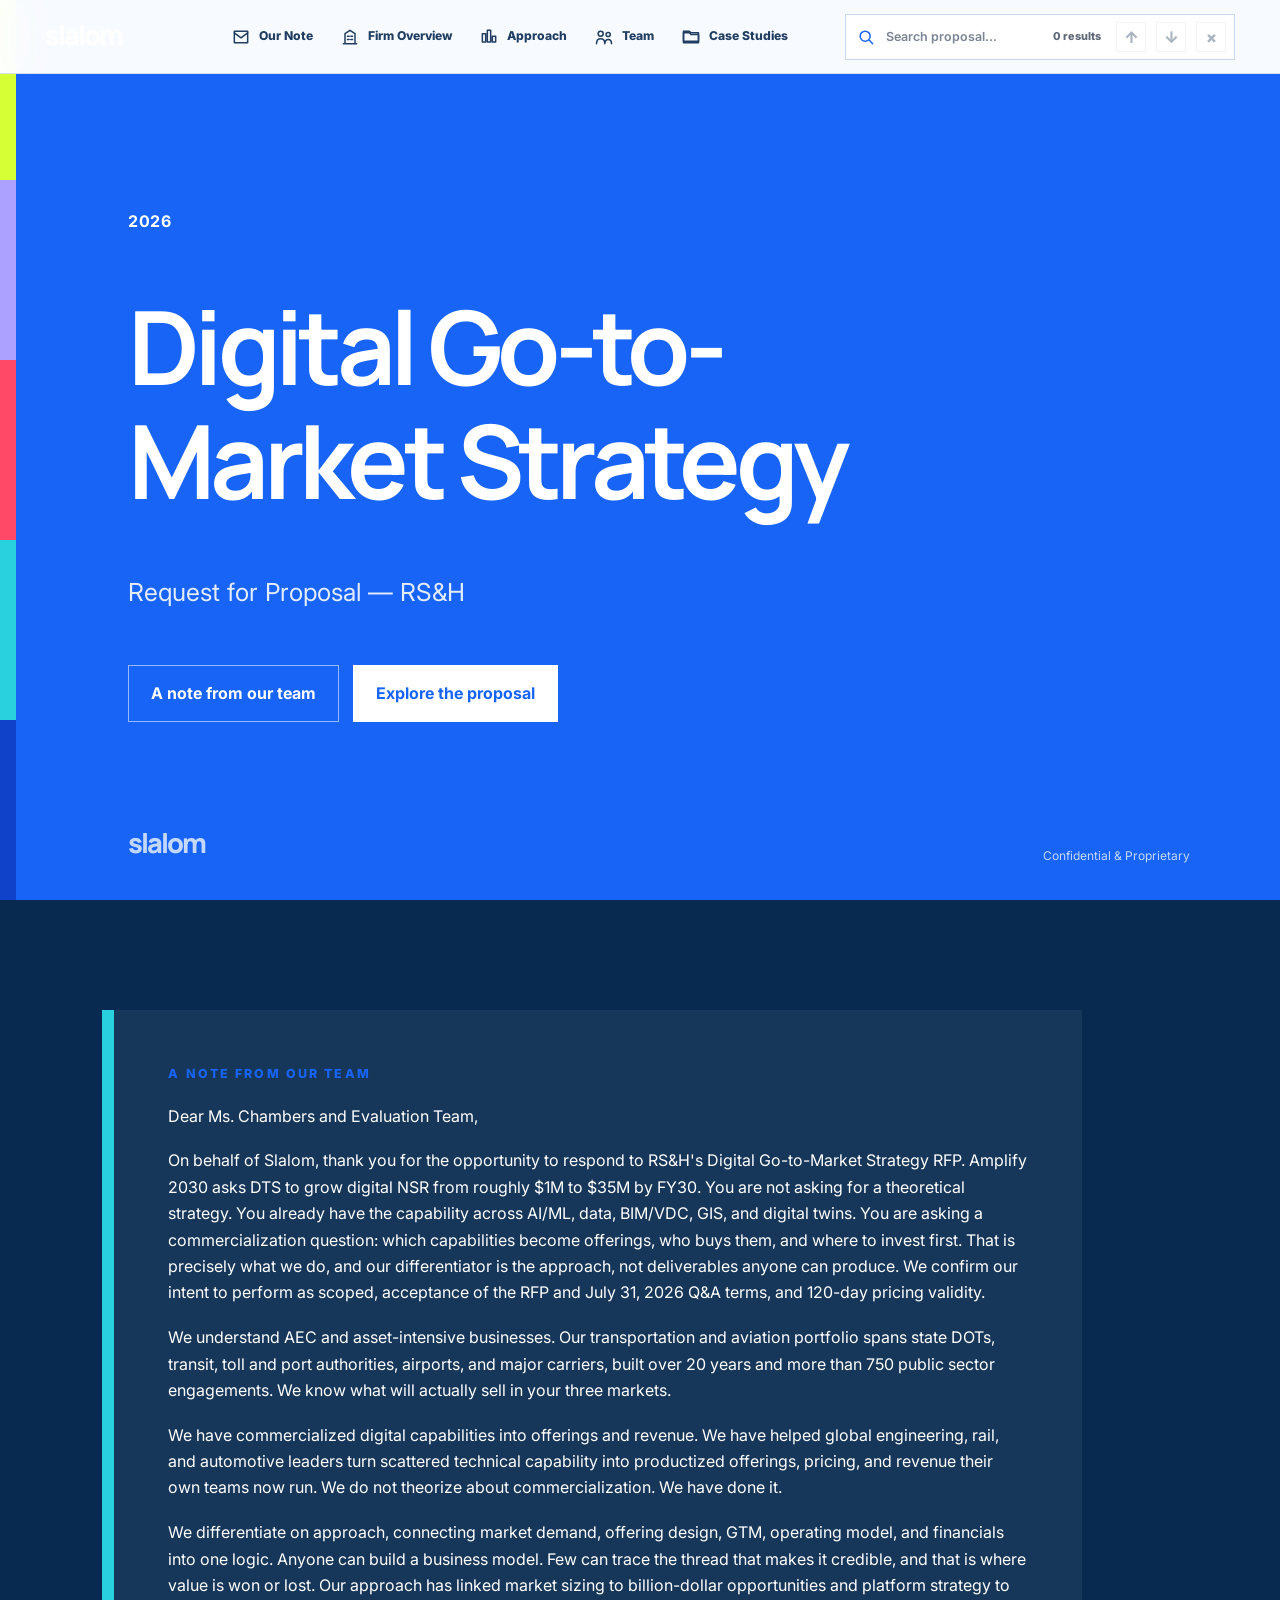
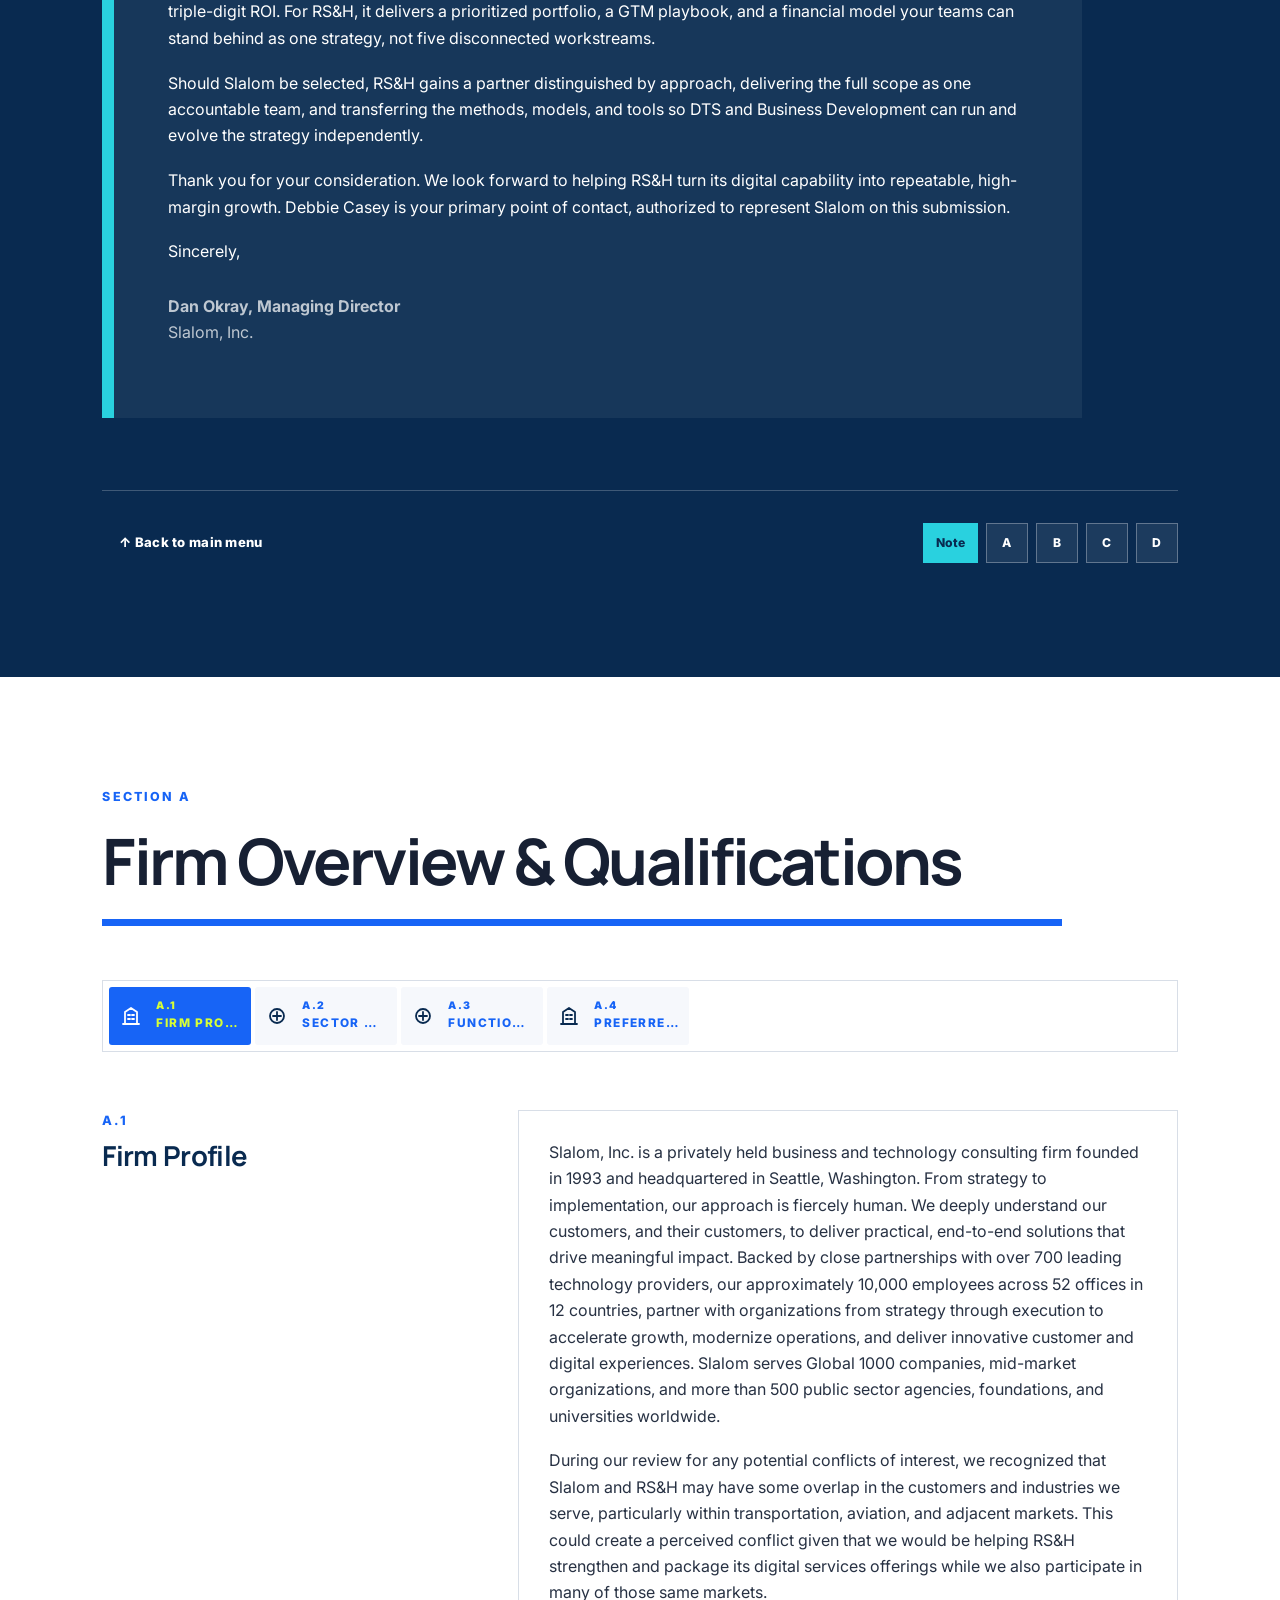
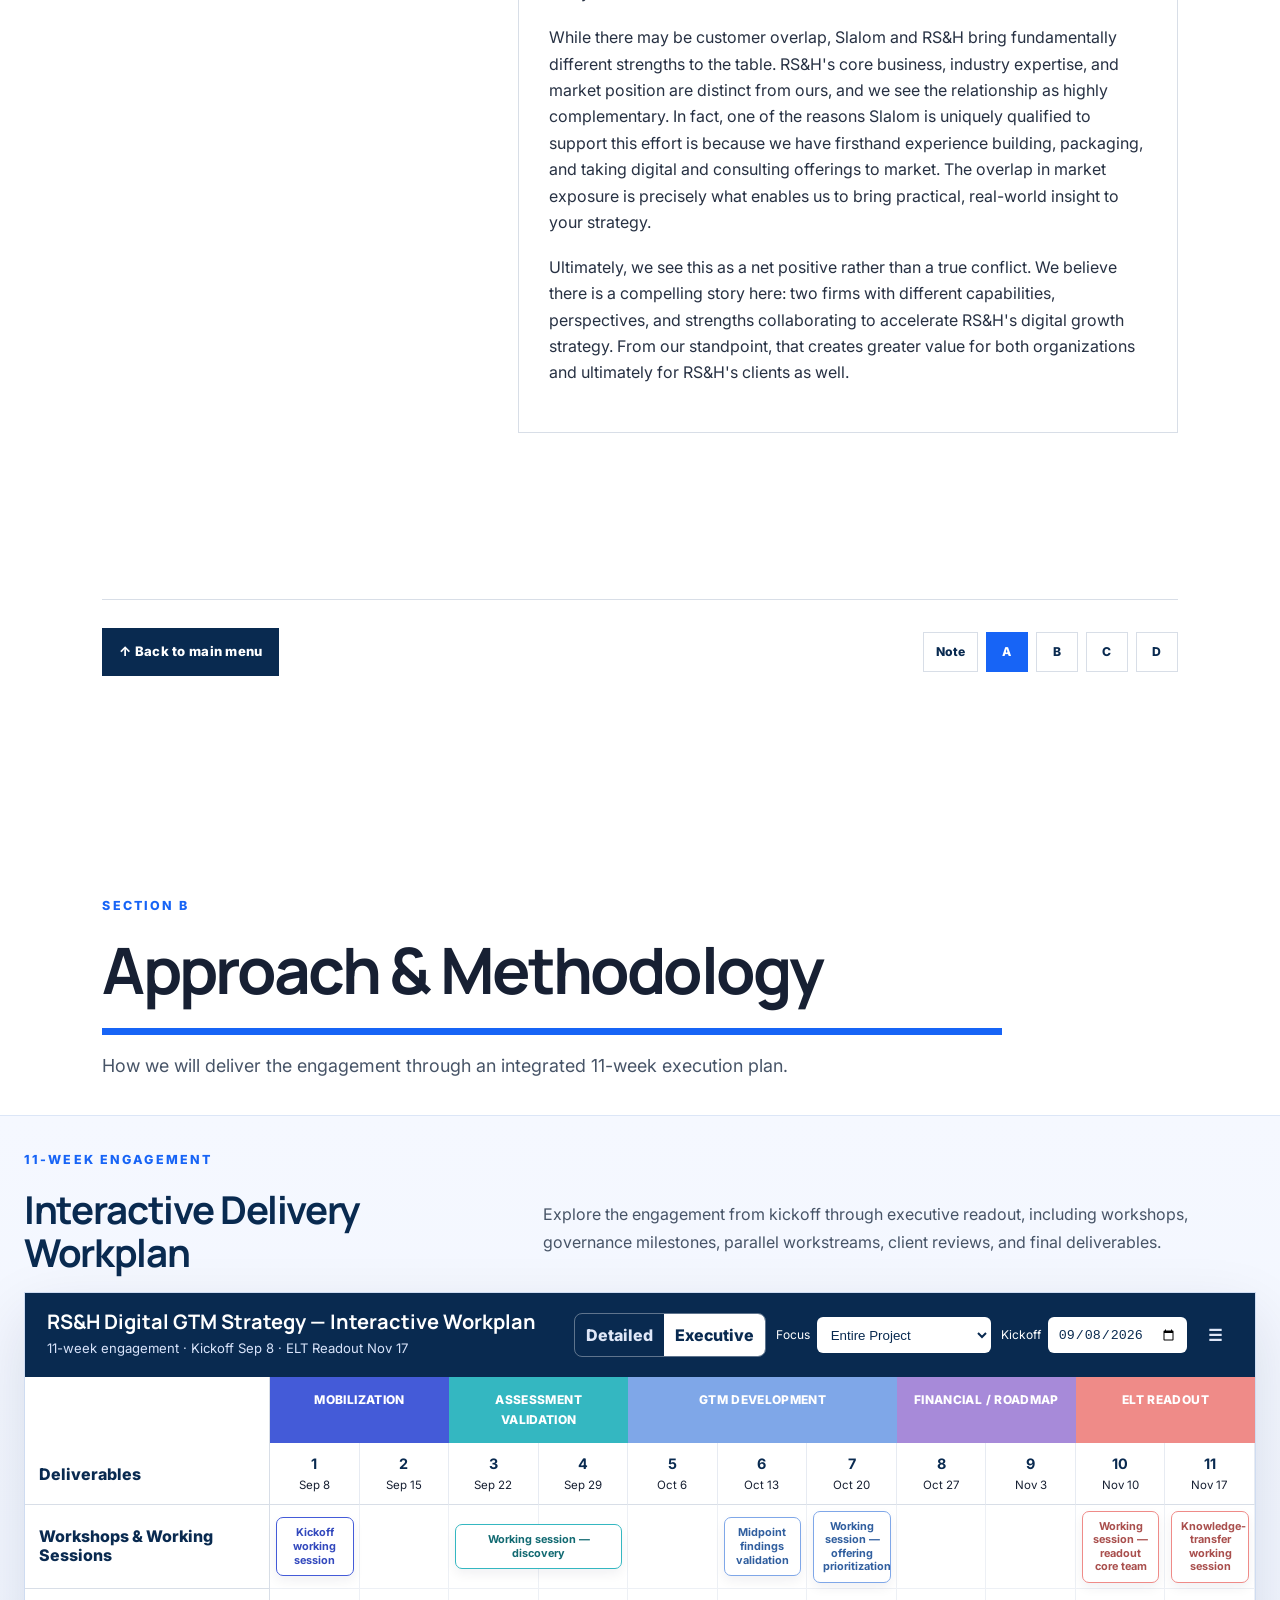
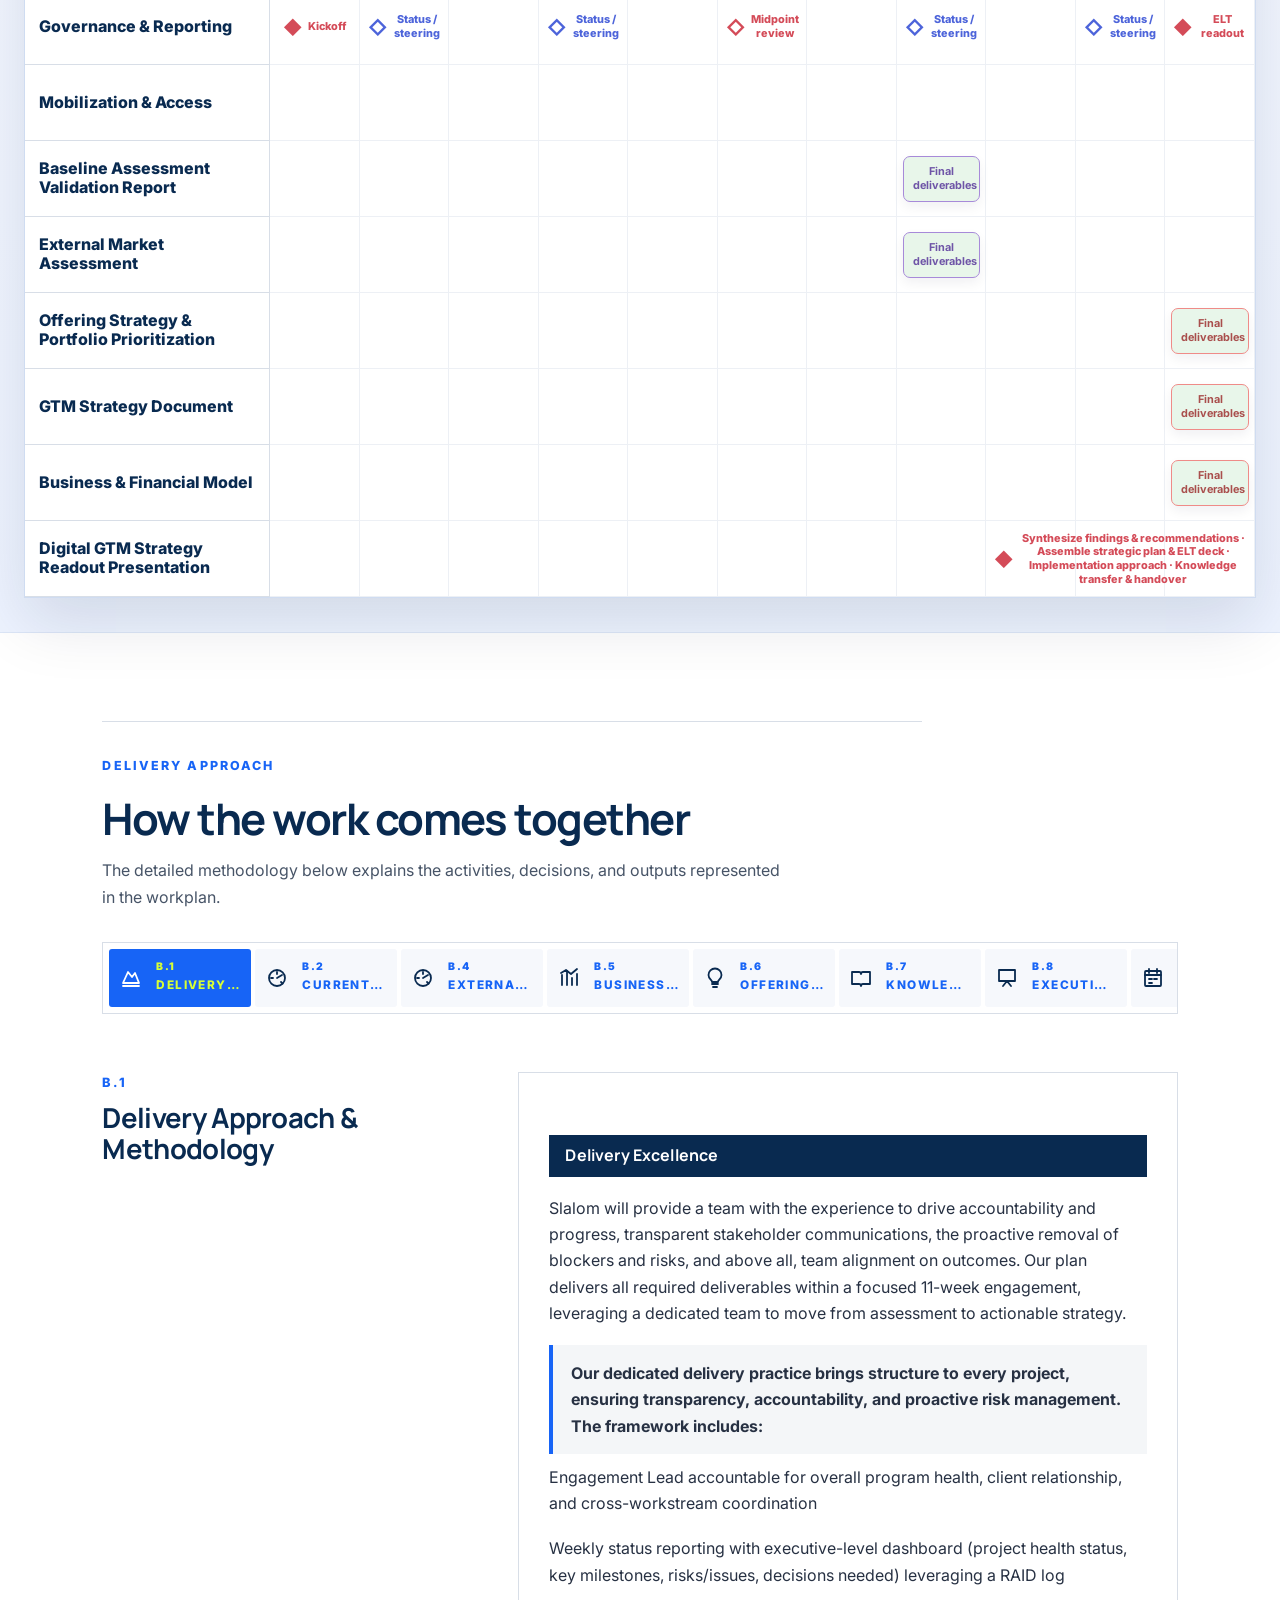
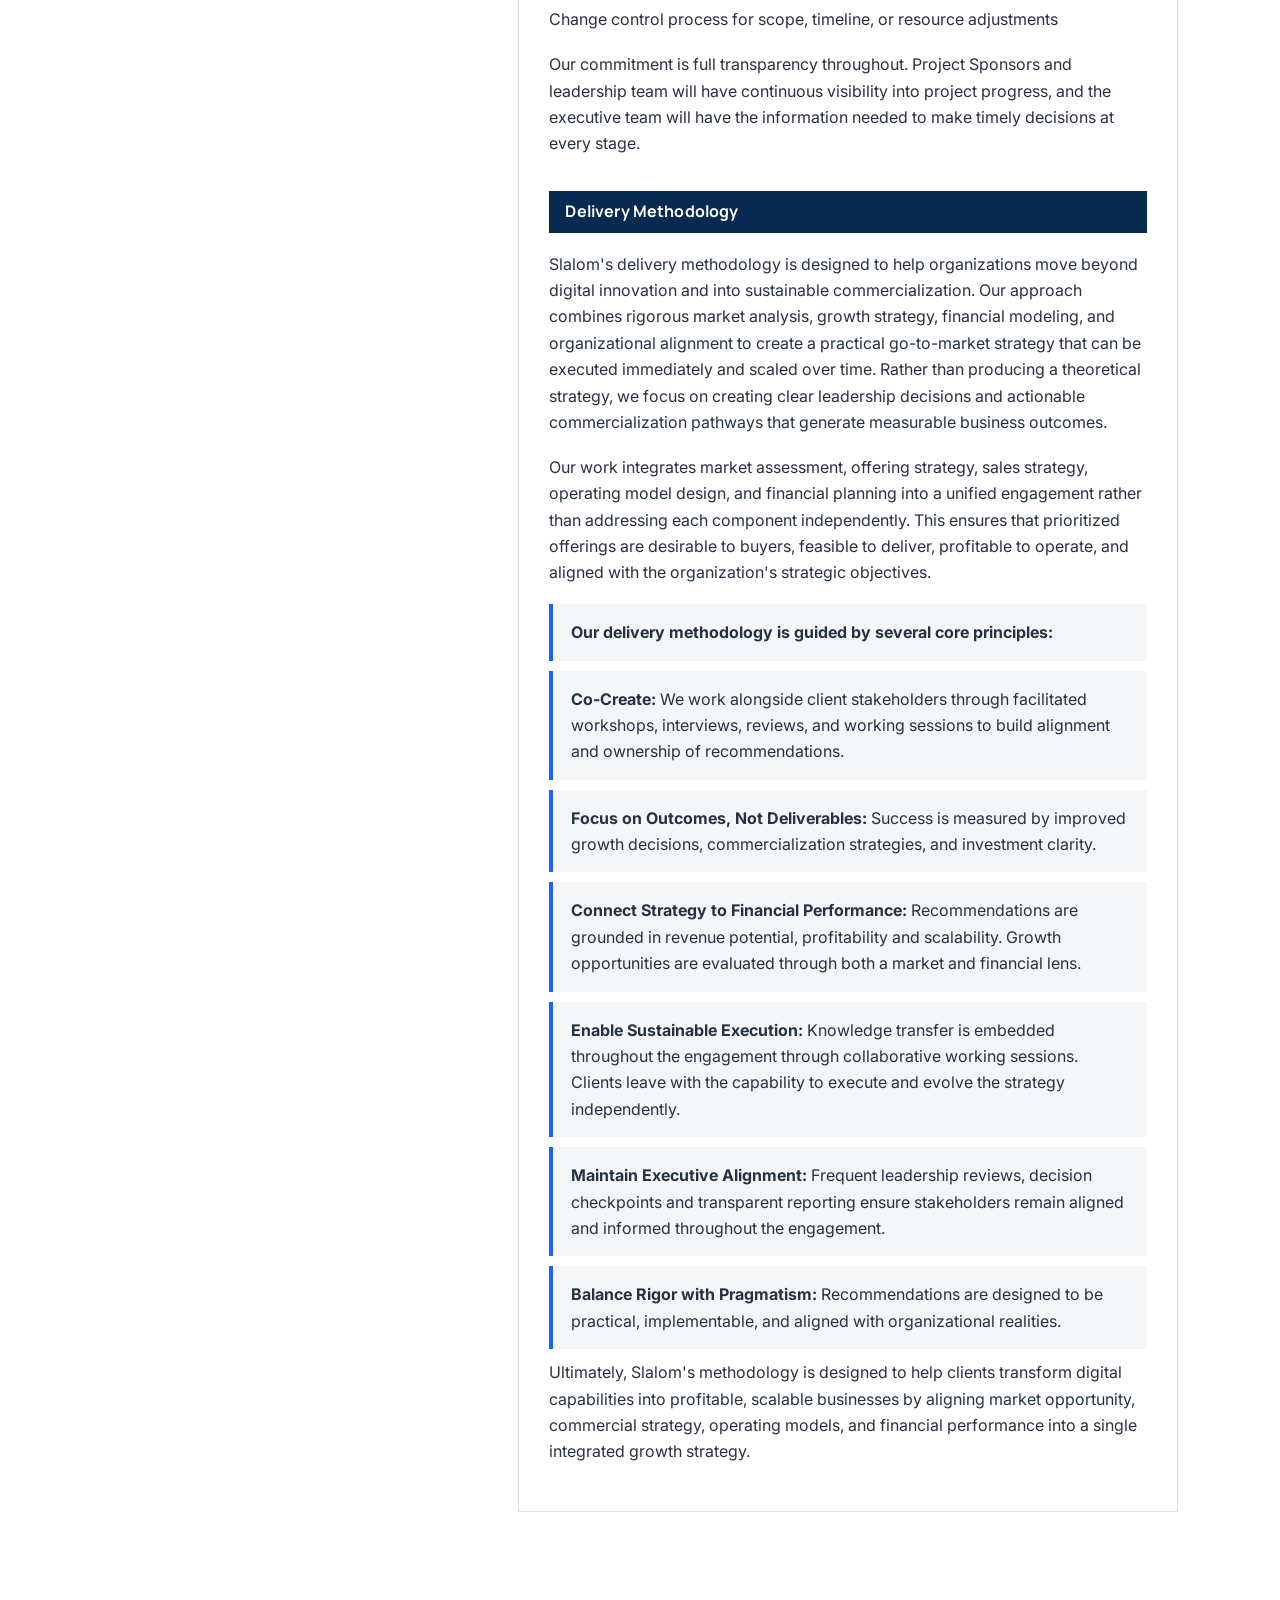
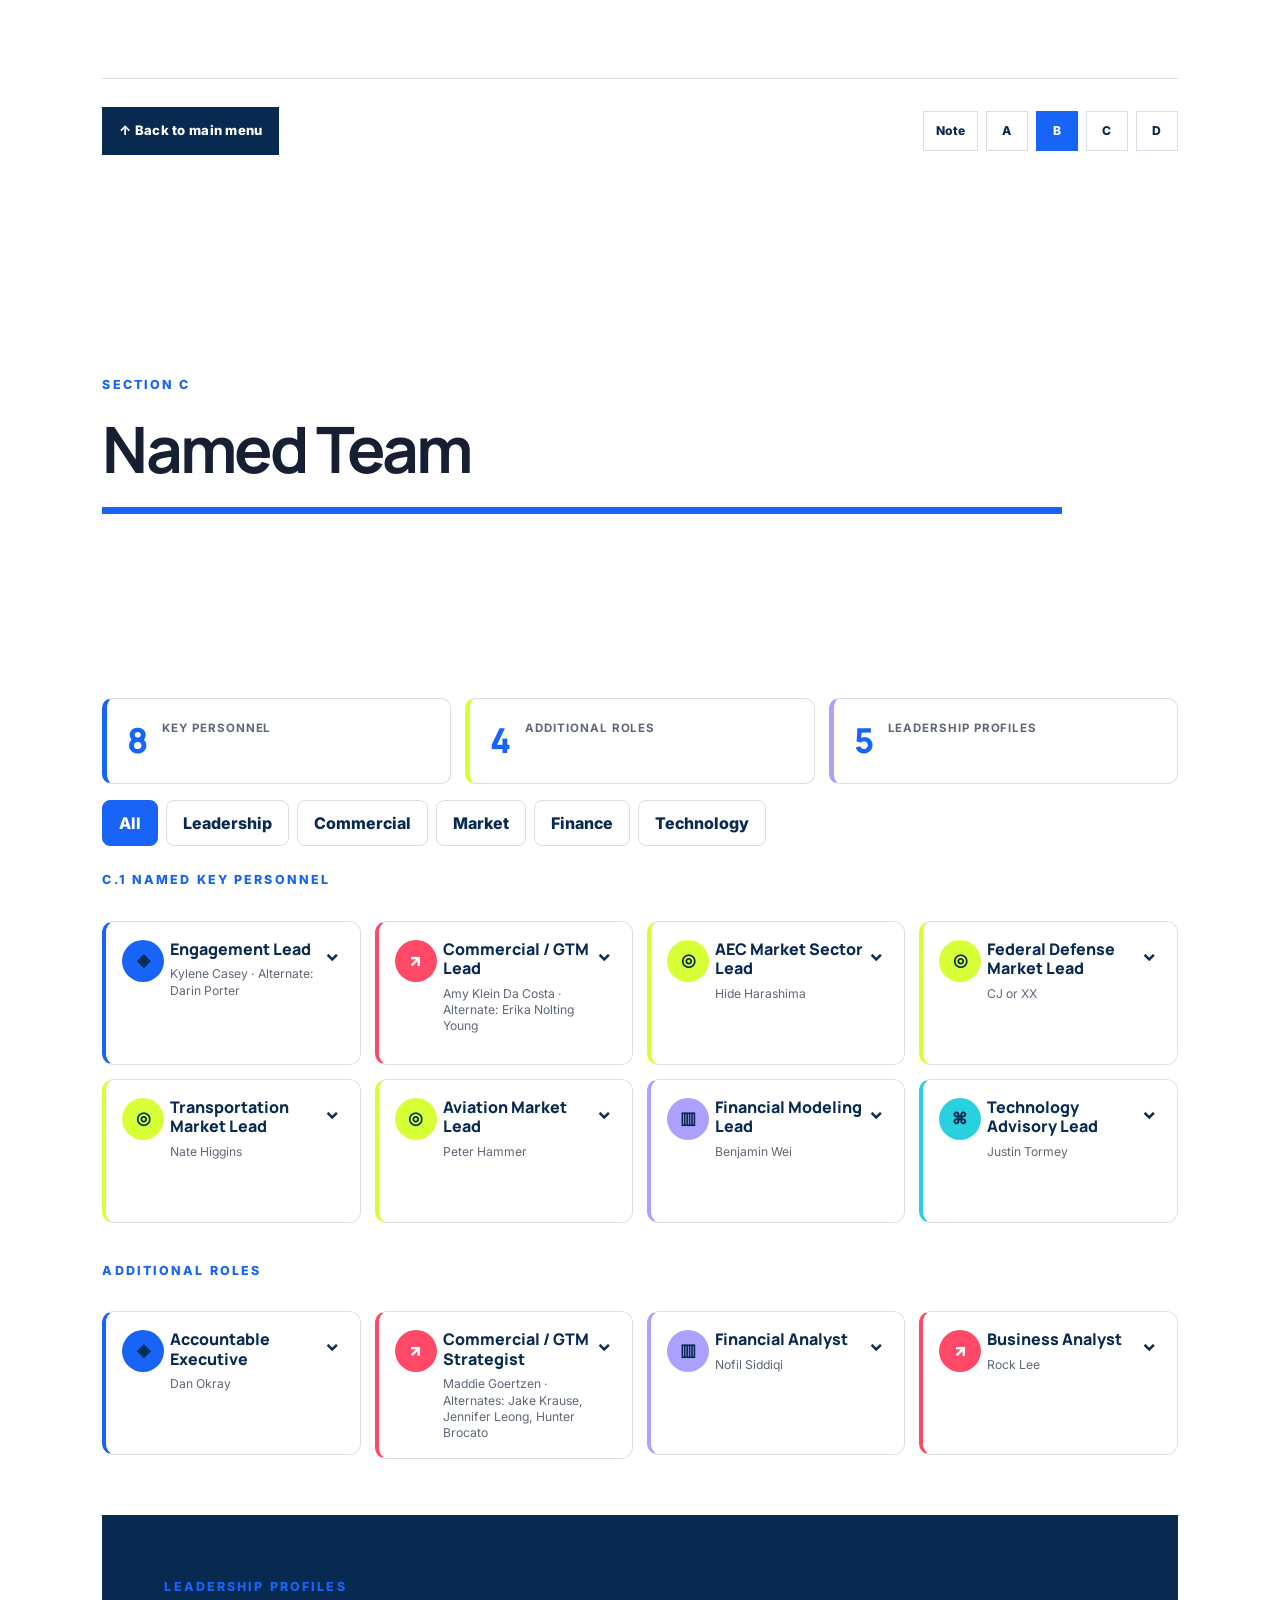
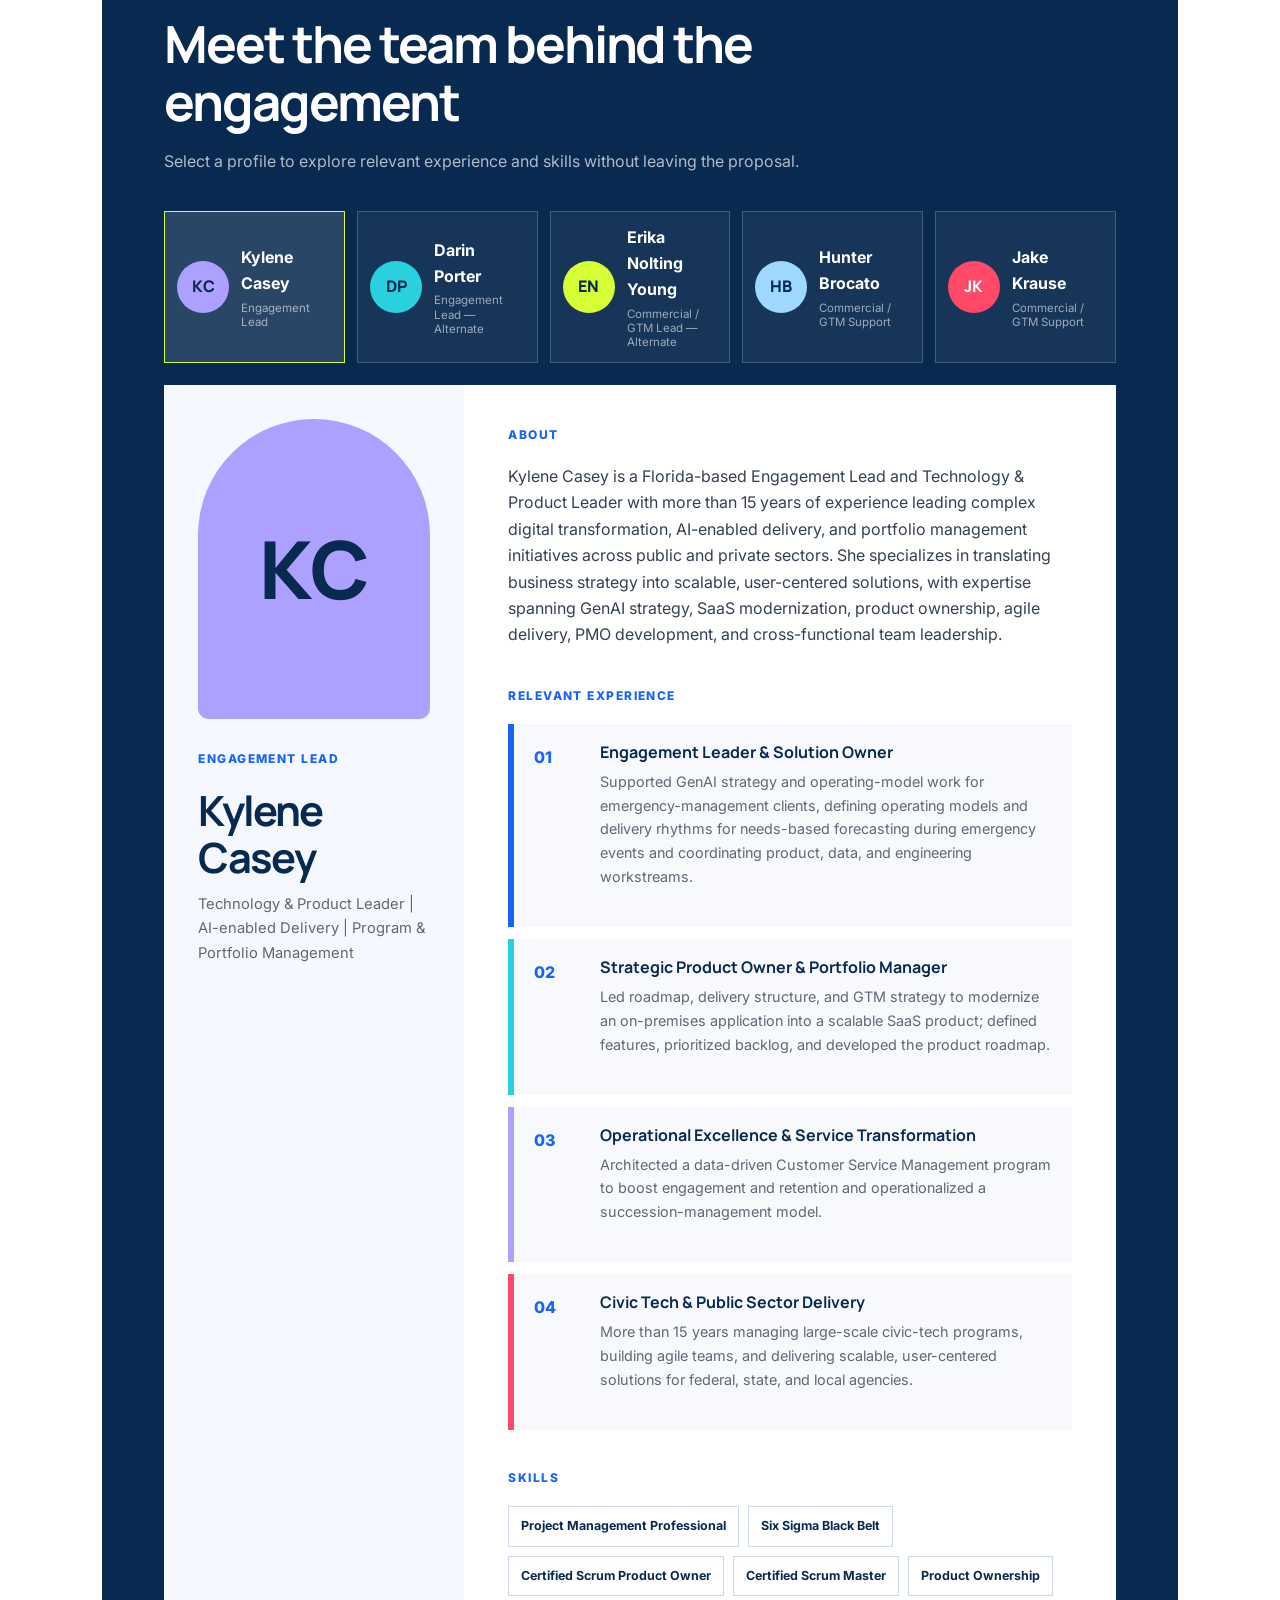
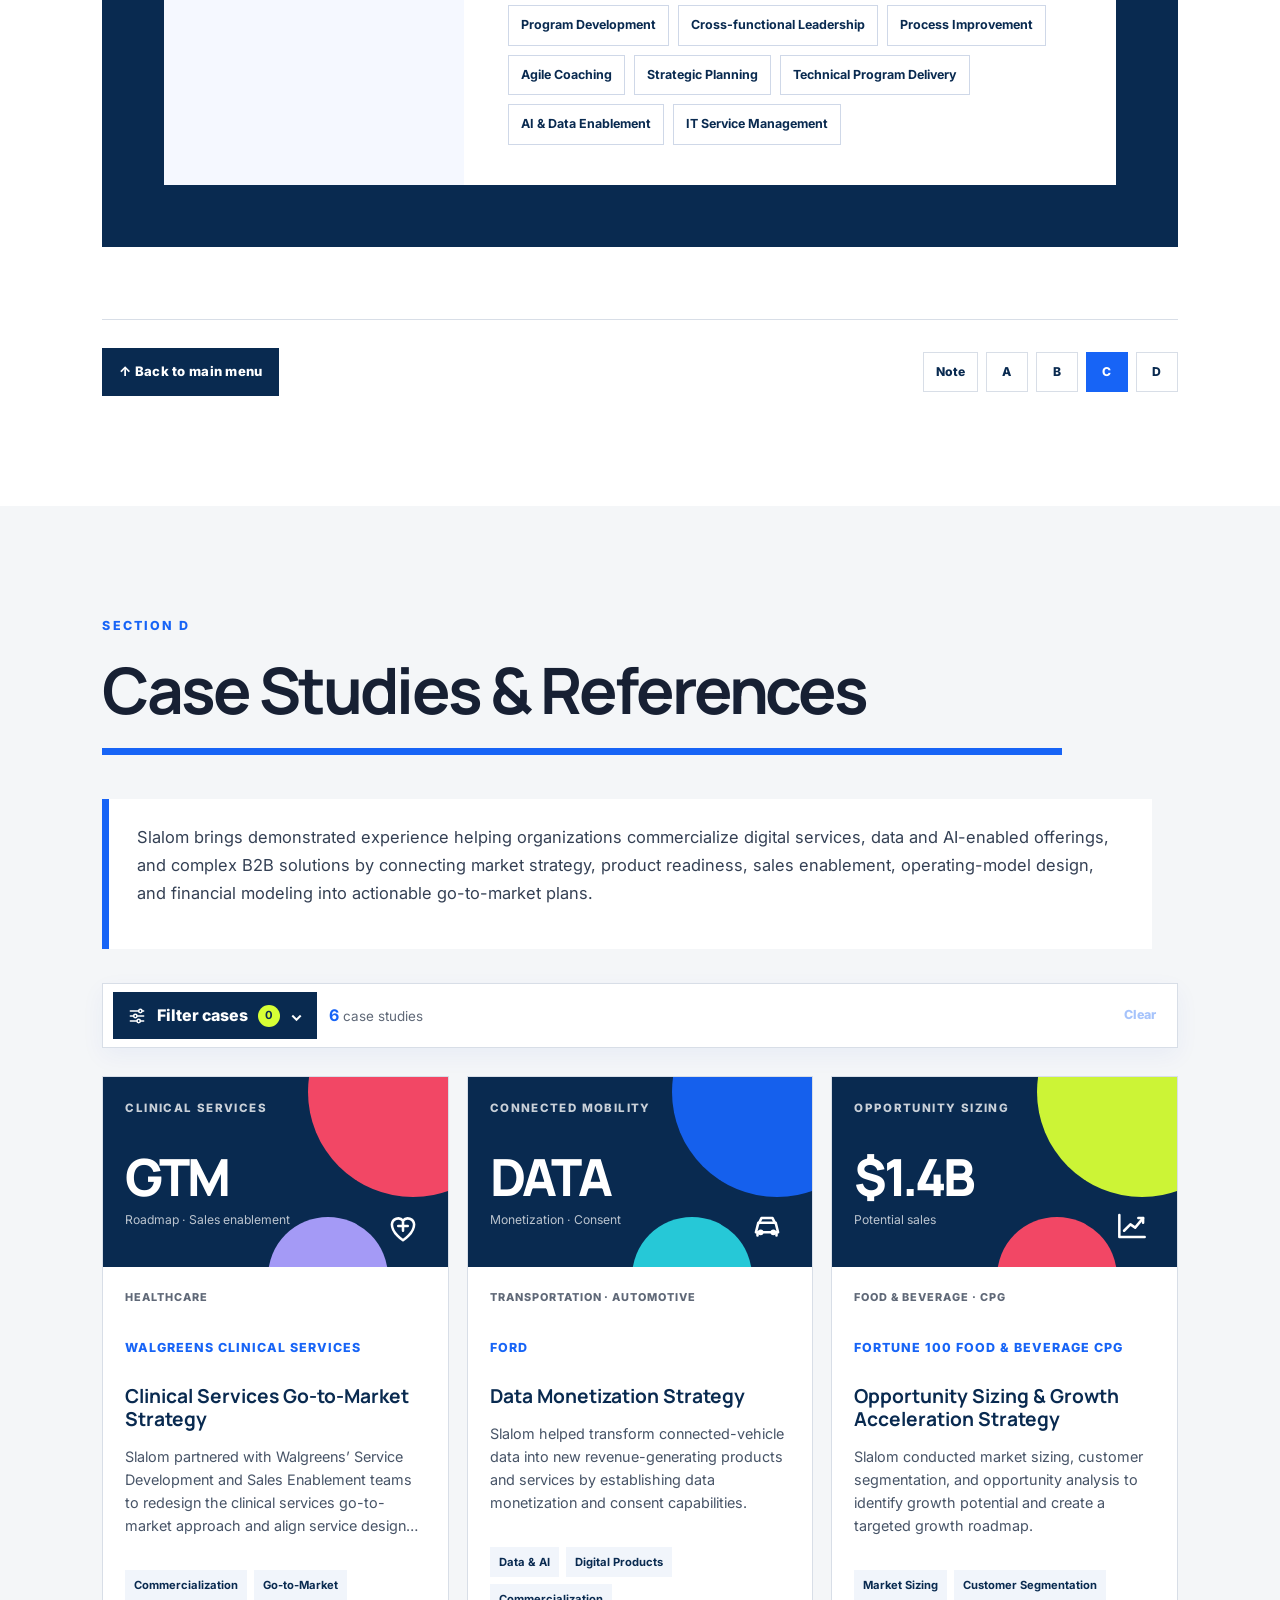
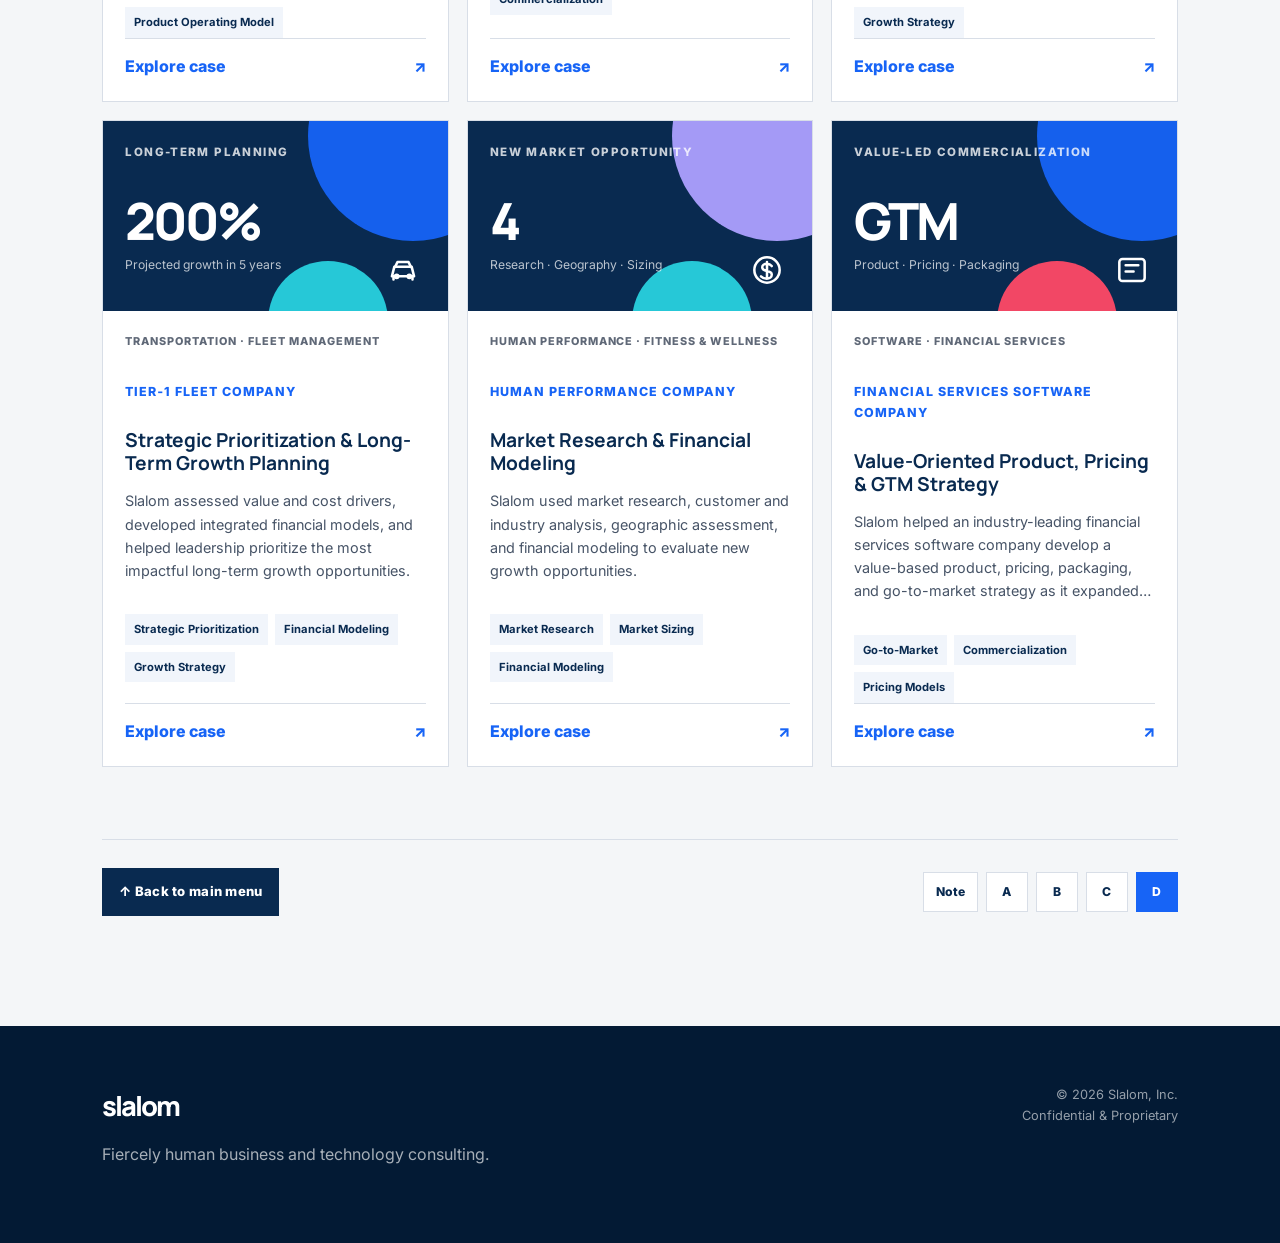
==== rsh_microsite/index.html @ 3ffb1b79 "Remove cover letter headline" ====
<!DOCTYPE html>
<html lang="en">
<head>
  <meta charset="UTF-8" />
  <meta name="viewport" content="width=device-width, initial-scale=1.0" />
  <meta name="description" content="Digital Go-to-Market Strategy proposal for RS&H" />
  <title>Digital Go-to-Market Strategy | RS&H</title>
  <link rel="preconnect" href="https://fonts.googleapis.com">
  <link rel="preconnect" href="https://fonts.gstatic.com" crossorigin>
  <link href="https://fonts.googleapis.com/css2?family=Inter:wght@400;500;600;700&family=Manrope:wght@500;600;700;800&display=swap" rel="stylesheet">
  <link rel="stylesheet" href="style.css" />
  <link rel="stylesheet" href="interactions.css" />
  <link rel="stylesheet" href="proof-points.css" />
  <link rel="stylesheet" href="team.css" />
  <link rel="stylesheet" href="team-compact.css" />
  <link rel="stylesheet" href="case-studies.css" />
  <link rel="stylesheet" href="case-filter-compact.css" />
  <link rel="stylesheet" href="case-covers.css" />
  <link rel="stylesheet" href="timeline.css" />
  <link rel="stylesheet" href="section-nav.css" />
  <link rel="stylesheet" href="search.css" />
  <link rel="stylesheet" href="ribbon.css" />
</head>
<body>
  <header class="site-header">
    <a href="#top" class="brand" aria-label="Slalom home"><span class="brand-wordmark">slalom</span></a>
    <button class="menu-toggle" aria-label="Open navigation" aria-expanded="false"><span></span><span></span></button>
    <nav class="main-nav" aria-label="Main navigation">
      <a href="#cover-letter"><svg class="nav-icon" viewBox="0 0 24 24"><path d="M4 5h16v14H4z"/><path d="m4 7 8 6 8-6"/></svg><span>Our Note</span></a>
      <a href="#section-a"><svg class="nav-icon" viewBox="0 0 24 24"><path d="M4 20h16M6 20V8l6-4 6 4v12M9 11h2M13 11h2M9 15h2M13 15h2"/></svg><span>Firm Overview</span></a>
      <a href="#section-b"><svg class="nav-icon" viewBox="0 0 24 24"><path d="M4 18h4V8H4zM10 18h4V4h-4zM16 18h4v-7h-4z"/></svg><span>Approach</span></a>
      <a href="#team"><svg class="nav-icon" viewBox="0 0 24 24"><circle cx="8" cy="8" r="3"/><circle cx="17" cy="9" r="2.5"/><path d="M3 20c0-4 2-6 5-6s5 2 5 6M13 20c.2-3 1.7-5 4-5 2.4 0 4 1.8 4 5"/></svg><span>Team</span></a>
      <a href="#case-studies"><svg class="nav-icon" viewBox="0 0 24 24"><path d="M3 7h7l2 2h9v10H3z"/><path d="M3 7V5h7l2 2h9v10H3z"/></svg><span>Case Studies</span></a>
    </nav>
    <aside class="site-search" role="search" aria-label="Search this proposal">
      <svg class="site-search-icon nav-icon" viewBox="0 0 24 24" aria-hidden="true"><circle cx="11" cy="11" r="6"/><path d="m16 16 4 4"/></svg>
      <input id="site-search-input" type="search" autocomplete="off" placeholder="Search proposal…" aria-label="Search keywords in the proposal" />
      <span class="site-search-count" aria-live="polite">0 results</span>
      <button class="site-search-button" type="button" data-search-prev aria-label="Previous result">↑</button>
      <button class="site-search-button" type="button" data-search-next aria-label="Next result">↓</button>
      <button class="site-search-button" type="button" data-search-clear aria-label="Clear search">×</button>
    </aside>
  </header>

  <main id="top">
    <section class="hero">
      <div class="slalom-stripe" aria-hidden="true"><span></span><span></span><span></span><span></span><span></span></div>
      <div class="hero-content reveal"><p class="hero-date">2026</p><h1>Digital Go-to-Market Strategy</h1><p class="hero-copy">Request for Proposal — RS&amp;H</p><div class="hero-actions"><a class="button button-secondary" href="#cover-letter">A note from our team</a><a class="button button-primary" href="#section-a">Explore the proposal</a></div></div>
      <div class="hero-footer"><span class="brand-wordmark">slalom</span><span>Confidential &amp; Proprietary</span></div>
    </section>

    <section id="cover-letter" class="section cover-letter-section">
      <div class="cover-letter-card reveal">
        <p class="eyebrow blue">A note from our team</p>
        <div class="cover-letter-body">
          <p>Dear Ms. Chambers and Evaluation Team,</p>
          <p>On behalf of Slalom, thank you for the opportunity to respond to RS&amp;H's Digital Go-to-Market Strategy RFP. Amplify 2030 asks DTS to grow digital NSR from roughly $1M to $35M by FY30. You are not asking for a theoretical strategy. You already have the capability across AI/ML, data, BIM/VDC, GIS, and digital twins. You are asking a commercialization question: which capabilities become offerings, who buys them, and where to invest first. That is precisely what we do, and our differentiator is the approach, not deliverables anyone can produce. We confirm our intent to perform as scoped, acceptance of the RFP and July 31, 2026 Q&amp;A terms, and 120-day pricing validity.</p>
          <p>We understand AEC and asset-intensive businesses. Our transportation and aviation portfolio spans state DOTs, transit, toll and port authorities, airports, and major carriers, built over 20 years and more than 750 public sector engagements. We know what will actually sell in your three markets.</p>
          <p>We have commercialized digital capabilities into offerings and revenue. We have helped global engineering, rail, and automotive leaders turn scattered technical capability into productized offerings, pricing, and revenue their own teams now run. We do not theorize about commercialization. We have done it.</p>
          <p>We differentiate on approach, connecting market demand, offering design, GTM, operating model, and financials into one logic. Anyone can build a business model. Few can trace the thread that makes it credible, and that is where value is won or lost. Our approach has linked market sizing to billion-dollar opportunities and platform strategy to triple-digit ROI. For RS&amp;H, it delivers a prioritized portfolio, a GTM playbook, and a financial model your teams can stand behind as one strategy, not five disconnected workstreams.</p>
          <p>Should Slalom be selected, RS&amp;H gains a partner distinguished by approach, delivering the full scope as one accountable team, and transferring the methods, models, and tools so DTS and Business Development can run and evolve the strategy independently.</p>
          <p>Thank you for your consideration. We look forward to helping RS&amp;H turn its digital capability into repeatable, high-margin growth. Debbie Casey is your primary point of contact, authorized to represent Slalom on this submission.</p>
          <p>Sincerely,</p>
          <p><strong>Dan Okray, Managing Director</strong><br>Slalom, Inc.</p>
        </div>
      </div>
      <nav class="section-jump-nav" aria-label="Proposal section navigation"><a class="section-jump-home" href="#top">↑ Back to main menu</a><div class="section-jump-links"><span class="section-jump-link current">Note</span><a class="section-jump-link" href="#section-a">A</a><a class="section-jump-link" href="#section-b">B</a><a class="section-jump-link" href="#team">C</a><a class="section-jump-link" href="#case-studies">D</a></div></nav>
    </section>

    <section id="section-a" class="section proposal-section">
      <div class="section-heading reveal"><p class="eyebrow blue">Section A</p><h2>Firm Overview &amp; Qualifications</h2></div>
      <div id="section-a-content" class="section-a-content" aria-live="polite"><p class="loading-copy">Loading Section A content…</p></div>
      <nav class="section-jump-nav" aria-label="Proposal section navigation"><a class="section-jump-home" href="#top">↑ Back to main menu</a><div class="section-jump-links"><a class="section-jump-link" href="#cover-letter">Note</a><span class="section-jump-link current">A</span><a class="section-jump-link" href="#section-b">B</a><a class="section-jump-link" href="#team">C</a><a class="section-jump-link" href="#case-studies">D</a></div></nav>
    </section>

    <section id="section-b" class="section section-soft proposal-section">
      <div class="section-heading section-b-hero-heading reveal"><p class="eyebrow blue">Section B</p><h2>Approach &amp; Methodology</h2><p>How we will deliver the engagement through an integrated 11-week execution plan.</p></div>
      <div class="section-b-workplan-hero"><div class="workplan-hero-intro reveal"><div><p class="eyebrow blue">11-week engagement</p><h3>Interactive Delivery Workplan</h3></div><p>Explore the engagement from kickoff through executive readout, including workshops, governance milestones, parallel workstreams, client reviews, and final deliverables.</p></div><div id="workplan" aria-live="polite"></div></div>
      <div class="section-b-narrative-heading reveal"><p class="eyebrow blue">Delivery approach</p><h3>How the work comes together</h3><p>The detailed methodology below explains the activities, decisions, and outputs represented in the workplan.</p></div>
      <div id="section-b-content" class="section-a-content" aria-live="polite"><p class="loading-copy">Loading Section B content…</p></div>
      <nav class="section-jump-nav" aria-label="Proposal section navigation"><a class="section-jump-home" href="#top">↑ Back to main menu</a><div class="section-jump-links"><a class="section-jump-link" href="#cover-letter">Note</a><a class="section-jump-link" href="#section-a">A</a><span class="section-jump-link current">B</span><a class="section-jump-link" href="#team">C</a><a class="section-jump-link" href="#case-studies">D</a></div></nav>
    </section>

    <section id="team" class="section team-section"><div class="section-heading reveal"><p class="eyebrow blue">Section C</p><h2>Named Team</h2></div><div id="team-content"></div><nav class="section-jump-nav" aria-label="Proposal section navigation"><a class="section-jump-home" href="#top">↑ Back to main menu</a><div class="section-jump-links"><a class="section-jump-link" href="#cover-letter">Note</a><a class="section-jump-link" href="#section-a">A</a><a class="section-jump-link" href="#section-b">B</a><span class="section-jump-link current">C</span><a class="section-jump-link" href="#case-studies">D</a></div></nav></section>

    <section id="case-studies" class="section section-soft"><div class="section-heading reveal"><p class="eyebrow blue">Section D</p><h2>Case Studies &amp; References</h2></div><div id="case-studies-content" aria-live="polite"></div><nav class="section-jump-nav" aria-label="Proposal section navigation"><a class="section-jump-home" href="#top">↑ Back to main menu</a><div class="section-jump-links"><a class="section-jump-link" href="#cover-letter">Note</a><a class="section-jump-link" href="#section-a">A</a><a class="section-jump-link" href="#section-b">B</a><a class="section-jump-link" href="#team">C</a><span class="section-jump-link current">D</span></div></nav></section>
  </main>

  <footer><div><span class="brand-wordmark">slalom</span><p>Fiercely human business and technology consulting.</p></div><div class="footer-meta"><span>© 2026 Slalom, Inc.</span><span>Confidential &amp; Proprietary</span></div></footer>
  <script src="app.js"></script><script src="proof-points.js"></script><script src="team.js"></script><script src="timeline-data.js"></script><script src="timeline.js"></script><script src="case-studies-data.js"></script><script src="case-studies.js"></script><script src="search.js"></script>
</body>
</html>
---- rsh_microsite/style.css ----
:root{--blue:#1764f6;--blue-deep:#0f42c8;--navy:#092a50;--cyan:#29d1df;--lime:#d7ff35;--coral:#ff4967;--lavender:#ada1ff;--soft:#f4f6f8;--text:#172033;--muted:#5f6877;--border:#d8dee7;--white:#fff}*{box-sizing:border-box}html{scroll-behavior:smooth}body{margin:0;font-family:Inter,Arial,sans-serif;color:var(--text);background:#fff;line-height:1.65}body.menu-open{overflow:hidden}h1,h2,h3,h4,h5{font-family:Manrope,Inter,sans-serif;margin:0;line-height:1.12}p{margin:0 0 1.15rem}a{color:inherit;text-decoration:none}button{font:inherit}.site-header{position:fixed;inset:0 0 auto 0;z-index:100;display:flex;align-items:center;justify-content:space-between;padding:20px 6vw;color:#fff;transition:.25s ease}.site-header.scrolled{background:rgba(255,255,255,.96);color:var(--text);box-shadow:0 1px 0 var(--border);backdrop-filter:blur(12px)}.brand{display:block;width:128px;line-height:0}.logo{width:100%;height:auto;display:block}.logo-white{filter:brightness(0) invert(1)}.logo-blue{display:none}.site-header.scrolled .logo-white{display:none}.site-header.scrolled .logo-blue{display:block}.main-nav{display:flex;align-items:center;gap:22px;font-size:.78rem;font-weight:700}.main-nav a{opacity:.9}.main-nav a:hover{opacity:1;text-decoration:underline;text-underline-offset:6px}.menu-toggle{display:none;border:0;background:transparent;color:inherit;width:44px;height:44px;padding:10px}.menu-toggle span{display:block;height:2px;background:currentColor;margin:7px 0}.hero{position:relative;min-height:100vh;display:flex;align-items:center;overflow:hidden;padding:150px 10vw 120px;color:#fff;background:var(--blue)}.slalom-stripe{position:absolute;left:0;top:0;bottom:0;width:16px;display:grid;grid-template-rows:repeat(5,1fr)}.slalom-stripe span:nth-child(1){background:var(--lime)}.slalom-stripe span:nth-child(2){background:var(--lavender)}.slalom-stripe span:nth-child(3){background:var(--coral)}.slalom-stripe span:nth-child(4){background:var(--cyan)}.slalom-stripe span:nth-child(5){background:var(--blue-deep)}.hero-content{max-width:860px}.hero-date{font-weight:700;letter-spacing:.04em;margin-bottom:54px}.hero h1{font-size:clamp(3.8rem,8vw,7.3rem);letter-spacing:-.055em;max-width:900px}.hero-copy{font-size:clamp(1.15rem,2vw,1.55rem);margin-top:54px;color:rgba(255,255,255,.88)}.button{display:inline-flex;align-items:center;justify-content:center;margin-top:34px;padding:14px 22px;border:1px solid rgba(255,255,255,.55);font-weight:700}.button-primary{background:#fff;color:var(--blue)}.hero-footer{position:absolute;left:10vw;right:7vw;bottom:34px;display:flex;align-items:end;justify-content:space-between;font-size:.75rem;color:rgba(255,255,255,.75)}.hero-footer img{width:130px;filter:brightness(0) invert(1)}.section{padding:110px 8vw}.section-white{background:#fff}.section-soft{background:var(--soft)}.section-dark{color:#fff;background:var(--navy)}.section-heading{max-width:960px;margin-bottom:54px}.section-heading h2{font-size:clamp(2.6rem,5vw,4.8rem);letter-spacing:-.045em;padding-bottom:22px;border-bottom:7px solid var(--blue)}.section-heading>p:last-child{margin-top:25px;color:var(--muted);font-size:1.08rem;max-width:820px}.section-heading.light>p:last-child{color:rgba(255,255,255,.72)}.section-heading.light h2{border-color:var(--cyan)}.eyebrow{margin:0 0 18px;font-size:.78rem;font-weight:800;letter-spacing:.17em;text-transform:uppercase}.eyebrow.blue{color:var(--blue)}.eyebrow.cyan{color:var(--cyan)}.proposal-section{background:#fff}.section-guidance{display:flex;gap:18px;align-items:center;margin:-20px 0 46px;padding:18px 22px;border-left:5px solid var(--blue);background:var(--soft);color:var(--muted)}.section-guidance strong{color:var(--navy)}.section-a-content{min-height:200px}.proposal-block{display:grid;grid-template-columns:260px minmax(0,1fr);gap:56px;padding:60px 0;border-top:1px solid var(--border)}.proposal-block-heading{position:sticky;top:110px;align-self:start}.proposal-block-heading span{display:block;color:var(--blue);font-size:.8rem;font-weight:800;letter-spacing:.16em;text-transform:uppercase;margin-bottom:10px}.proposal-block-heading h3{font-size:clamp(1.75rem,2.8vw,2.8rem);color:var(--navy);letter-spacing:-.035em}.proposal-content{max-width:950px}.proposal-content p{font-size:1rem;color:#273143}.subsection-title{margin:44px 0 20px;color:var(--navy);font-size:clamp(1.3rem,2.2vw,2rem);padding-top:8px}.proposal-content .subsection-title:first-child{margin-top:0}.content-label{margin:34px 0 18px;padding:12px 16px;background:var(--navy);color:#fff;font-size:1rem;letter-spacing:.01em}.evidence-item{margin:10px 0;padding:15px 18px;border-left:4px solid var(--blue);background:var(--soft);color:#273143}.benefit-callout{margin:26px 0;padding:24px 26px;background:var(--blue);color:#fff;font-weight:600}.pending-note{margin:18px 0;padding:16px 18px;border:1px dashed #9da8b8;background:#fbfcfd;color:#687384;font-style:italic}.loading-copy{color:var(--muted)}.timeline{position:relative;display:grid;grid-template-columns:repeat(5,1fr);gap:18px}.timeline:before{content:"";position:absolute;left:0;right:0;top:19px;height:2px;background:var(--border)}.timeline-item{position:relative;padding-top:56px}.timeline-item:before{content:"";position:absolute;top:11px;left:0;width:18px;height:18px;border:5px solid #fff;border-radius:50%;background:var(--blue);box-shadow:0 0 0 2px var(--blue)}.timeline-item span{color:var(--blue);font-size:.76rem;font-weight:800;text-transform:uppercase}.timeline-item h3{margin:10px 0;font-size:1.25rem}.timeline-item p{color:var(--muted);font-size:.9rem}footer{display:flex;justify-content:space-between;padding:58px 8vw;color:#fff;background:#031a34}.footer-logo{width:150px;height:auto;filter:brightness(0) invert(1)}footer p{margin-top:12px;color:rgba(255,255,255,.65)}.footer-meta{display:flex;flex-direction:column;align-items:flex-end;color:rgba(255,255,255,.58);font-size:.8rem}.reveal{opacity:0;transform:translateY(24px);transition:opacity .65s ease,transform .65s ease}.reveal.visible{opacity:1;transform:translateY(0)}@media(max-width:1050px){.main-nav{position:fixed;inset:0;display:flex;flex-direction:column;justify-content:center;align-items:center;gap:24px;background:var(--navy);color:#fff;font-size:1.05rem;opacity:0;pointer-events:none;transition:opacity .25s}.main-nav.open{opacity:1;pointer-events:auto}.menu-toggle{position:relative;z-index:2;display:block}.proposal-block{grid-template-columns:1fr;gap:28px}.proposal-block-heading{position:static}.timeline{grid-template-columns:1fr;gap:28px}.timeline:before{left:8px;right:auto;top:0;bottom:0;width:2px;height:auto}.timeline-item{padding:0 0 0 48px}.timeline-item:before{top:3px}}@media(max-width:650px){.site-header{padding:17px 22px}.brand{width:105px}.hero{min-height:92vh;padding:125px 28px 115px 42px}.hero-date{margin-bottom:38px}.hero-copy{margin-top:38px}.hero-footer{left:42px;right:24px}.hero-footer img{width:105px}.section{padding:80px 22px}.section-heading h2{font-size:2.4rem}.section-guidance{align-items:flex-start;flex-direction:column;gap:4px}.proposal-block{padding:46px 0}.content-label{font-size:.95rem}footer{flex-direction:column;gap:30px;padding:48px 22px}.footer-meta{align-items:flex-start}}
---- rsh_microsite/interactions.css ----
.brand-wordmark{font-family:Manrope,Inter,sans-serif;font-size:1.75rem;font-weight:800;letter-spacing:-.075em}.hero-actions{display:flex;flex-wrap:wrap;gap:14px}.button-secondary{color:#fff;background:transparent}.cover-letter-section{background:var(--navy);color:#fff}.cover-letter-card{max-width:980px;padding:54px;border-left:12px solid var(--cyan);background:rgba(255,255,255,.06)}.cover-letter-card h2{font-size:clamp(2.4rem,5vw,4.8rem);letter-spacing:-.045em}.cover-letter-card p:last-child{max-width:720px;margin-top:28px;color:rgba(255,255,255,.72)}
.section-tabs{position:sticky;top:76px;z-index:20;display:flex;flex-wrap:wrap;margin:0 0 46px;border:1px solid var(--border);background:rgba(255,255,255,.96);backdrop-filter:blur(12px)}.section-tab{flex:1 1 190px;min-height:82px;padding:15px 17px;border:0;border-right:1px solid var(--border);border-bottom:1px solid var(--border);background:#fff;color:var(--navy);font-weight:700;text-align:left;cursor:pointer;transition:background .2s ease,color .2s ease,transform .2s ease}.section-tab span{display:block;margin-bottom:4px;color:var(--blue);font-size:.72rem;letter-spacing:.12em;text-transform:uppercase}.section-tab:hover{background:#eef4ff;transform:translateY(-2px)}.section-tab.is-active{background:var(--blue);color:#fff}.section-tab.is-active span{color:var(--lime)}.section-tab-panel{display:none;grid-template-columns:minmax(0,360px) minmax(0,1fr);gap:56px;padding:24px 0 60px}.section-tab-panel.is-active{display:grid}.proposal-block-heading{min-width:0}.proposal-block-heading h3{max-width:100%;overflow-wrap:normal;word-break:keep-all;hyphens:none;font-size:clamp(1.55rem,2.15vw,2.25rem);line-height:1.12;letter-spacing:-.025em}.intro-copy{position:relative;margin-bottom:34px;padding:28px 30px;border:1px solid var(--border);background:#fff}.interactive-highlight{position:relative;overflow:hidden;transition:transform .22s ease,box-shadow .22s ease,background .22s ease,color .22s ease}.interactive-highlight::before{content:"";position:absolute;left:0;top:0;bottom:0;width:0;background:var(--blue);transition:width .22s ease}.interactive-highlight:hover{transform:translateY(-3px);box-shadow:0 16px 36px rgba(15,66,200,.11)}.interactive-highlight:hover::before{width:6px}.evidence-item:hover{background:#eaf1ff}.pending-note:hover{background:#fff6f8}.benefit-callout:hover{background:var(--blue-deep)}.content-step{margin:32px 0 14px;color:var(--navy);font-size:1.15rem}.accordion-list{display:grid;gap:16px}.content-accordion{border:1px solid var(--border);background:#fff;transition:border-color .2s ease,box-shadow .2s ease}.content-accordion:hover{border-color:#aac2f7;box-shadow:0 12px 30px rgba(15,66,200,.08)}.accordion-button{display:grid;grid-template-columns:90px 1fr 34px;align-items:center;width:100%;padding:22px 24px;border:0;background:#fff;color:var(--navy);text-align:left;cursor:pointer}.accordion-button:hover{background:#f5f8ff}.accordion-number{color:var(--blue);font-size:.76rem;font-weight:800;letter-spacing:.12em;text-transform:uppercase}.accordion-title{font-family:Manrope,Inter,sans-serif;font-size:1.15rem;font-weight:700;line-height:1.25}.accordion-icon{display:grid;place-items:center;width:32px;height:32px;border:1px solid var(--blue);color:var(--blue);font-size:1.25rem}.accordion-panel{display:grid;grid-template-rows:0fr;transition:grid-template-rows .32s ease}.accordion-inner{overflow:hidden;padding:0 24px}.content-accordion.is-open{border-left:6px solid var(--blue)}.content-accordion.is-open .accordion-button{background:#f5f8ff}.content-accordion.is-open .accordion-panel{grid-template-rows:1fr}.content-accordion.is-open .accordion-inner{padding:8px 24px 28px}.content-label{transition:background .2s ease,transform .2s ease}.content-label:hover{background:var(--blue);transform:translateX(4px)}
.representative-examples{margin:40px 0 18px;padding:30px;border:1px solid var(--border);background:linear-gradient(135deg,#f8fbff 0%,#fff 65%)}.rep-examples-heading{display:flex;justify-content:space-between;gap:28px;align-items:flex-end;margin-bottom:22px}.rep-examples-heading h4{margin:3px 0 0;color:var(--navy);font-family:Manrope,Inter,sans-serif;font-size:1.65rem}.rep-examples-heading>p{max-width:330px;margin:0;color:#667085;font-size:.88rem}.rep-examples-grid{display:grid;grid-template-columns:repeat(2,minmax(0,1fr));gap:12px}.rep-example{border:1px solid #dbe3f1;background:#fff;transition:transform .2s ease,box-shadow .2s ease,border-color .2s ease}.rep-example:hover{transform:translateY(-2px);border-color:#9db9f6;box-shadow:0 12px 28px rgba(15,66,200,.09)}.rep-example-button{display:grid;grid-template-columns:42px 1fr 30px;gap:12px;align-items:center;width:100%;min-height:88px;padding:16px;border:0;background:transparent;color:var(--navy);text-align:left;cursor:pointer}.rep-example-index{font-family:Manrope,Inter,sans-serif;color:var(--blue);font-size:.72rem;font-weight:800;letter-spacing:.1em}.rep-example-title{font-family:Manrope,Inter,sans-serif;font-size:.94rem;font-weight:800;line-height:1.3}.rep-example-icon{display:grid;place-items:center;width:28px;height:28px;border:1px solid var(--blue);color:var(--blue);font-size:1.05rem}.rep-example-panel{display:grid;grid-template-rows:0fr;transition:grid-template-rows .28s ease}.rep-example-body{overflow:hidden;padding:0 16px}.rep-example.is-open{grid-column:span 2;border-left:5px solid var(--blue);box-shadow:0 14px 34px rgba(15,66,200,.1)}.rep-example.is-open .rep-example-button{background:#f3f7ff}.rep-example.is-open .rep-example-panel{grid-template-rows:1fr}.rep-example.is-open .rep-example-body{padding:4px 70px 22px}.rep-example-body p{margin:8px 0 0;color:#475467;line-height:1.65}.rep-public-badge{display:inline-flex;padding:5px 8px;background:#e9f8f0;color:#176b46;font-size:.68rem;font-weight:800;letter-spacing:.06em;text-transform:uppercase}.rep-example-button:focus-visible{outline:3px solid var(--lime);outline-offset:2px}
.proof-selector .proof-selector-tabs{gap:8px!important;margin-bottom:14px!important}.proof-selector .proof-selector-tab{min-height:88px!important;padding:12px 14px!important}.proof-selector .proof-selector-number{font-size:.64rem!important}.proof-selector .proof-selector-company{font-size:.8rem!important;line-height:1.22!important}.proof-selector .proof-selector-arrow{font-size:.92rem!important}.proof-selector .proof-selector-detail{min-height:180px!important;padding:28px 34px 26px!important}
.risk-matrix-wrap{margin-top:52px}.risk-matrix-title{padding:18px 22px;color:#fff;background:var(--navy);font-family:Manrope,Inter,sans-serif;font-size:1.05rem;font-weight:800}.risk-table{overflow:hidden;border:1px solid var(--border);border-top:0;background:#fff}.risk-table-header,.risk-table-row{display:grid;grid-template-columns:1.05fr 1.65fr .72fr 1.65fr}.risk-table-header{color:#fff;background:var(--blue-deep);font-weight:800}.risk-table-header>div,.risk-cell{padding:18px 20px;border-right:1px solid rgba(255,255,255,.22)}.risk-table-header>div:last-child,.risk-cell:last-child{border-right:0}.risk-table-row{position:relative;border-top:1px solid var(--border);transition:box-shadow .2s ease}.risk-table-row:hover{z-index:1;box-shadow:inset 6px 0 0 var(--blue),0 10px 28px rgba(15,66,200,.1)}.risk-cell{position:relative;color:#273143;background:#fff;transition:background .2s ease,color .2s ease,transform .2s ease}.risk-cell:hover{z-index:2;background:#edf4ff;transform:translateY(-2px)}.risk-name{font-family:Manrope,Inter,sans-serif;font-weight:800;color:var(--navy)}.risk-row-1 .risk-name:hover{background:var(--lime);color:var(--navy)}.risk-row-2 .risk-name:hover{background:var(--cyan);color:var(--navy)}.risk-row-3 .risk-name:hover{background:var(--lavender);color:var(--navy)}.risk-row-4 .risk-name:hover{background:var(--coral);color:#fff}.risk-level{display:flex;align-items:flex-start}.risk-level span{display:inline-flex;padding:6px 9px;background:#eef4ff;color:var(--blue);font-size:.72rem;font-weight:800;line-height:1.25}.risk-level:hover span{background:#fff}.risk-table-row:nth-child(even) .risk-cell{background:#fbfcfe}.risk-table-row:nth-child(even) .risk-cell:hover{background:#edf4ff}
@media(max-width:1050px){.section-tabs{position:static}.section-tab-panel.is-active{grid-template-columns:1fr}.proposal-block-heading h3{font-size:clamp(1.7rem,4.5vw,2.25rem)}.accordion-button{grid-template-columns:78px 1fr 34px}.risk-table{overflow-x:auto}.risk-table-header,.risk-table-row{min-width:900px}}@media(max-width:650px){.section-tab{flex-basis:100%;min-height:64px;border-right:0}.proposal-block-heading h3{font-size:1.8rem}.accordion-button{grid-template-columns:1fr 34px;gap:12px;padding:18px}.accordion-number{grid-column:1}.accordion-title{grid-column:1}.accordion-icon{grid-column:2;grid-row:1/3}.content-accordion.is-open .accordion-inner{padding:8px 18px 24px}.intro-copy,.cover-letter-card{padding:22px 20px}.risk-table-header>div,.risk-cell{padding:15px 16px}.representative-examples{padding:20px 16px}.rep-examples-heading{align-items:flex-start;flex-direction:column}.rep-examples-grid{grid-template-columns:1fr}.rep-example.is-open{grid-column:span 1}.rep-example.is-open .rep-example-body{padding:4px 16px 20px}.proof-selector .proof-selector-tab{min-height:82px!important;padding:11px 13px!important}.proof-selector .proof-selector-detail{padding:24px 20px 22px!important}}
---- rsh_microsite/proof-points.css ----
.representative-examples.proof-selector{padding:30px 34px!important}
.proof-selector .rep-examples-heading{margin-bottom:20px!important}
.proof-selector-tabs{display:flex!important;grid-template-columns:none!important;gap:8px!important;margin-bottom:14px!important;overflow-x:auto;scrollbar-width:thin;padding:2px 2px 7px}
.proof-selector-tab{display:grid!important;grid-template-columns:auto minmax(0,1fr) auto;align-items:center;gap:10px;flex:1 1 0;min-width:150px;min-height:68px!important;padding:11px 13px!important}
.proof-selector-number{font-size:.66rem!important;align-self:center}
.proof-selector-company{font-size:.77rem!important;line-height:1.2!important;align-self:center}
.proof-selector-arrow{align-self:center!important;font-size:.95rem!important}
.proof-selector-tab:hover{transform:translateY(-2px)!important}
.proof-selector-detail{min-height:0!important;padding:26px 30px 25px!important}
.proof-detail-kicker{margin-bottom:7px!important;font-size:.66rem!important}
.proof-detail-title{margin-bottom:13px!important;font-size:clamp(1.15rem,1.55vw,1.55rem)!important}
.proof-detail-body{font-size:.94rem;line-height:1.65!important}
.proof-metrics{display:grid;grid-template-columns:repeat(auto-fit,minmax(170px,1fr));gap:0;margin-top:22px;padding-top:18px;border-top:1px solid #dbe3f1}
.proof-metric{min-width:0;padding:4px 18px 4px 0}
.proof-metric+.proof-metric{padding-left:18px;border-left:1px solid #dbe3f1}
.proof-metric-value{display:block;margin-bottom:5px;color:var(--navy);font-family:Manrope,Inter,sans-serif;font-size:1.18rem;font-weight:800;line-height:1.1}
.proof-metric-label{display:block;color:#475467;font-size:.78rem;line-height:1.38}
@media(max-width:1150px){.proof-selector-tabs{display:flex!important}.proof-selector-tab{flex:0 0 190px}}
@media(max-width:760px){.representative-examples.proof-selector{padding:22px 16px!important}.proof-selector-tab{flex:0 0 165px;min-height:64px!important;padding:10px 12px!important}.proof-selector-company{font-size:.74rem!important}.proof-selector-detail{padding:23px 20px!important}.proof-metrics{grid-template-columns:1fr 1fr}.proof-metric:nth-child(odd){padding-left:0;border-left:0}.proof-metric:nth-child(n+3){margin-top:14px;padding-top:14px;border-top:1px solid #e5eaf2}}
@media(max-width:480px){.proof-metrics{grid-template-columns:1fr}.proof-metric,.proof-metric+.proof-metric{padding:12px 0;border-left:0;border-top:1px solid #e5eaf2}.proof-metric:first-child{padding-top:0;border-top:0}}
---- rsh_microsite/team.css ----
.team-section{background:#fff}.team-intro{max-width:920px;margin:-15px 0 42px;padding:28px 30px;border-left:8px solid var(--blue);background:var(--soft);font-size:1.08rem;color:#344054}.role-overview{display:grid;grid-template-columns:repeat(3,minmax(0,1fr));gap:12px;margin:0 0 20px}.role-overview>div{padding:22px;border:1px solid var(--border);background:#fff}.role-overview strong,.role-overview span{display:block}.role-overview strong{font:800 2rem/1 Manrope,Inter,sans-serif;color:var(--blue)}.role-overview span{margin-top:8px;color:var(--muted);font-size:.78rem;font-weight:700;text-transform:uppercase;letter-spacing:.08em}.role-filters{display:flex;flex-wrap:wrap;gap:8px;margin-bottom:34px}.role-filter{padding:9px 14px;border:1px solid var(--border);background:#fff;color:var(--navy);font-weight:800;cursor:pointer;transition:.2s ease}.role-filter:hover,.role-filter.is-active{border-color:var(--blue);background:var(--blue);color:#fff}.role-group{margin:38px 0 52px}.role-group-heading{display:flex;justify-content:space-between;align-items:end;margin-bottom:16px}.role-group-heading h3{margin-top:5px;color:var(--navy);font-size:1.35rem}.role-card-list{display:grid;gap:10px}.role-card{--role-accent:var(--blue);border:1px solid var(--border);border-left:6px solid var(--role-accent);background:#fff;transition:box-shadow .2s ease,transform .2s ease}.role-card:hover{transform:translateY(-2px);box-shadow:0 12px 28px rgba(15,66,200,.09)}.role-leadership{--role-accent:var(--blue)}.role-commercial{--role-accent:var(--coral)}.role-market{--role-accent:var(--lime)}.role-finance{--role-accent:var(--lavender)}.role-technology{--role-accent:var(--cyan)}.role-card-trigger{display:grid;grid-template-columns:48px minmax(0,1fr) 38px;align-items:center;width:100%;min-height:76px;padding:12px 18px;border:0;background:#fff;color:var(--navy);text-align:left;cursor:pointer}.role-card-trigger:hover{background:#f7f9fd}.role-icon{display:grid;place-items:center;width:38px;height:38px;border-radius:50%;background:var(--role-accent);color:var(--navy);font-size:1.05rem;font-weight:900}.role-commercial .role-icon{color:#fff}.role-card-summary strong,.role-card-summary small{display:block}.role-card-summary strong{font:800 1rem/1.2 Manrope,Inter,sans-serif}.role-card-summary small{margin-top:5px;color:var(--muted);font-size:.78rem}.role-card-toggle{display:grid;place-items:center;width:30px;height:30px;border:1px solid var(--role-accent);color:var(--navy);font-size:1.2rem}.role-card-panel{display:grid;grid-template-rows:0fr;overflow:hidden;border-top:0 solid var(--border);transition:grid-template-rows .28s ease,border-top-width .28s ease}.role-card-panel>*{overflow:hidden}.role-card.is-open .role-card-panel{grid-template-rows:1fr;border-top-width:1px}.role-card.is-open .role-card-trigger{background:#f7f9fd}.role-detail-grid{display:grid;grid-template-columns:.85fr 1.5fr;gap:32px;padding:24px 24px 18px}.role-detail-label{display:block;margin-bottom:8px;color:var(--blue);font-size:.7rem;font-weight:800;letter-spacing:.1em;text-transform:uppercase}.role-detail-grid strong{color:var(--navy)}.role-detail-grid p{margin-top:5px;color:var(--muted)}.role-profile-link{margin:0 24px 24px;padding:10px 14px;border:1px solid var(--blue);background:#fff;color:var(--blue);font-weight:800;cursor:pointer}.role-profile-link:hover{background:var(--blue);color:#fff}.selection-pending{display:inline-flex;padding:6px 10px;background:#f1f3f6;color:#667085;font-size:.78rem;font-weight:800}.team-explorer{margin-top:90px;padding:62px;background:var(--navy);color:#fff}.team-explorer-heading{max-width:780px;margin-bottom:36px}.team-explorer-heading h3{font-size:clamp(2.4rem,4vw,4.2rem);letter-spacing:-.04em}.team-explorer-heading>p:last-child{margin-top:18px;color:rgba(255,255,255,.68)}.profile-selectors{display:grid;grid-template-columns:repeat(5,1fr);gap:12px;margin-bottom:22px}.profile-selector{display:flex;align-items:center;gap:12px;min-height:92px;padding:12px;border:1px solid rgba(255,255,255,.2);background:rgba(255,255,255,.05);color:#fff;text-align:left;cursor:pointer;transition:transform .2s ease,background .2s ease,border-color .2s ease}.profile-selector:hover{transform:translateY(-4px);background:rgba(255,255,255,.1)}.profile-selector.is-active{border-color:var(--lime);background:rgba(255,255,255,.13)}.selector-avatar{flex:0 0 52px;width:52px;height:52px;display:grid;place-items:center;border-radius:50%;font-family:Manrope,Inter,sans-serif;font-weight:800;color:var(--navy)}.profile-selector strong,.profile-selector small{display:block}.profile-selector small{margin-top:4px;color:rgba(255,255,255,.58);font-size:.72rem;line-height:1.25}.profile-panel{display:grid;grid-template-columns:300px minmax(0,1fr);background:#fff;color:var(--text);min-height:620px}.profile-identity{padding:34px;background:#f5f8ff}.profile-photo{height:300px;display:grid;place-items:center;margin-bottom:30px;border-radius:150px 150px 14px 14px;font-family:Manrope,Inter,sans-serif;font-size:5rem;font-weight:800;color:var(--navy)}.profile-kicker,.profile-label{color:var(--blue);font-size:.75rem;font-weight:800;letter-spacing:.12em;text-transform:uppercase}.profile-identity h3{margin:9px 0 12px;font-size:2.6rem;letter-spacing:-.045em;color:var(--navy)}.profile-subtitle{color:var(--muted);font-size:.92rem}.profile-body{padding:40px 44px}.profile-body>section+section{margin-top:38px}.profile-about>p:last-child{margin-top:13px;color:#344054}.experience-stack{display:grid;gap:12px;margin-top:15px}.profile-experience{display:grid;grid-template-columns:50px 1fr;gap:16px;padding:20px;border-left:6px solid var(--blue);background:#f7f9fc;transition:transform .2s ease,box-shadow .2s ease}.profile-experience:hover{transform:translateX(5px);box-shadow:0 12px 28px rgba(15,66,200,.1)}.profile-experience>span{font-weight:800;color:var(--blue)}.profile-experience h4{font-size:1rem;color:var(--navy)}.profile-experience p{margin-top:8px;color:var(--muted);font-size:.9rem}.profile-experience.color-2{border-color:var(--cyan)}.profile-experience.color-3{border-color:var(--lavender)}.profile-experience.color-4{border-color:var(--coral)}.skill-cloud{display:flex;flex-wrap:wrap;gap:9px;margin-top:15px}.skill-chip{padding:9px 12px;border:1px solid #cfd8e8;background:#fff;color:var(--navy);font-size:.78rem;font-weight:700;transition:transform .2s ease,background .2s ease}.skill-chip:hover{transform:translateY(-3px)}.chip-1:hover{background:var(--lime)}.chip-2:hover{background:var(--cyan)}.chip-3:hover{background:var(--lavender)}.chip-4:hover{background:var(--coral);color:#fff}.chip-5:hover{background:var(--blue);color:#fff}.placeholder-kylene{background:var(--lavender)}.placeholder-darin{background:var(--cyan)}.placeholder-erika{background:var(--lime)}.placeholder-hunter{background:#9ed8ff}.placeholder-jake{background:var(--coral);color:#fff}@media(max-width:1100px){.profile-selectors{grid-template-columns:repeat(2,1fr)}.profile-panel{grid-template-columns:1fr}.profile-identity{display:grid;grid-template-columns:210px 1fr;gap:30px}.profile-photo{height:210px;margin:0}}@media(max-width:650px){.role-overview{grid-template-columns:1fr}.role-detail-grid{grid-template-columns:1fr;gap:18px}.role-card-trigger{grid-template-columns:42px minmax(0,1fr) 32px;padding:10px 12px}.team-explorer{margin-left:-22px;margin-right:-22px;padding:45px 22px}.profile-selectors{grid-template-columns:1fr}.profile-identity{grid-template-columns:1fr}.profile-photo{height:240px}.profile-body{padding:30px 22px}.profile-experience{grid-template-columns:36px 1fr}}
---- rsh_microsite/team-compact.css ----
.team-section .section-heading{margin-bottom:22px}.team-section .section-heading h2{margin-bottom:0}.team-intro{max-width:1100px;margin:0 0 24px;padding:20px 24px;font-size:1rem}.role-overview{gap:14px;margin:0 0 16px}.role-overview>div{display:grid;grid-template-columns:auto 1fr;align-items:center;column-gap:14px;min-height:86px;padding:16px 20px;border-radius:10px}.role-overview strong{grid-row:1/3;font-size:2.15rem}.role-overview span{margin:0;font-size:.72rem}.role-overview>div:nth-child(1){border-left:5px solid var(--blue)}.role-overview>div:nth-child(2){border-left:5px solid var(--lime)}.role-overview>div:nth-child(3){border-left:5px solid var(--lavender)}.role-filters{margin:0 0 24px}.role-filter{border-radius:8px;padding:9px 16px}.role-group{margin:24px 0 38px}.role-group-heading{margin-bottom:12px}.role-group-heading h3{display:none}.role-card-list{grid-template-columns:repeat(4,minmax(0,1fr));gap:14px;align-items:start}.role-card{min-width:0;border-radius:12px;border-left-width:4px;overflow:hidden}.role-card-trigger{position:relative;display:grid;grid-template-columns:48px minmax(0,1fr) 24px;align-items:start;min-height:142px;padding:18px 16px 16px}.role-icon{width:42px;height:42px}.role-card-summary strong{font-size:1rem;line-height:1.22}.role-card-summary small{margin-top:7px;font-size:.76rem;line-height:1.35}.role-card-toggle{width:24px;height:24px;border:0;font-size:0}.role-card-toggle::before{content:'⌄';font-size:1.1rem;font-weight:900;color:var(--navy);transition:transform .2s ease}.role-card.is-open .role-card-toggle::before{transform:rotate(180deg)}.role-card-panel{display:block;max-height:0;opacity:0;overflow:hidden;border-top:0;transition:max-height .3s ease,opacity .2s ease,border-color .2s ease}.role-card.is-open .role-card-panel{max-height:520px;opacity:1;border-top:1px solid var(--border)}.role-detail-grid{display:block;padding:16px}.role-detail-grid>div:first-child{display:none}.role-detail-grid>div+div{margin-top:0}.role-detail-label{display:none}.role-detail-grid p{margin:0;color:#475467;font-size:.82rem;line-height:1.45}.role-profile-link{width:auto;margin:0 16px 16px;padding:0;border:0;background:transparent;color:var(--blue);font-size:.78rem;text-align:left}.role-profile-link:hover{background:transparent;color:var(--navy);text-decoration:underline}.role-card:not(.is-open) .role-profile-link,.role-card:not(.is-open) .role-detail-grid{visibility:hidden}.role-card[hidden]{display:none!important}.team-explorer{margin-top:56px}.team-guide{display:flex;align-items:center;gap:10px;margin-top:16px;padding:13px 16px;border:1px solid var(--border);background:#f8faff;color:#344054;font-size:.82rem}.team-guide::before{content:'i';display:grid;place-items:center;width:22px;height:22px;border-radius:50%;background:#eaf1ff;color:var(--blue);font-weight:900}@media(max-width:1250px){.role-card-list{grid-template-columns:repeat(3,minmax(0,1fr))}}@media(max-width:900px){.role-card-list{grid-template-columns:repeat(2,minmax(0,1fr))}}@media(max-width:650px){.team-section .section-heading{margin-bottom:16px}.team-intro{padding:16px 18px}.role-overview{grid-template-columns:1fr}.role-card-list{grid-template-columns:1fr}.role-card-trigger{min-height:112px}.role-group{margin-top:20px}}
---- rsh_microsite/case-studies.css ----
.case-library-intro{max-width:1050px;margin:-10px 0 34px;padding:24px 28px;border-left:7px solid var(--blue);background:#fff;color:#344054;font-size:1.03rem;line-height:1.7}.case-filter-panel{margin-bottom:30px;padding:24px;border:1px solid var(--border);background:#fff}.case-filter-heading{display:flex;justify-content:space-between;gap:24px;align-items:end}.case-filter-heading h3{margin-top:5px;color:var(--navy);font-size:1.55rem}.case-filter-actions{display:flex;align-items:center;gap:12px}.case-filter-logic{color:var(--muted);font-size:.78rem}.case-clear,.case-clear-empty{padding:9px 13px;border:1px solid var(--blue);background:#fff;color:var(--blue);font-weight:800;cursor:pointer}.case-clear:hover,.case-clear-empty:hover{background:var(--blue);color:#fff}.case-clear:disabled{opacity:.38;cursor:not-allowed}.case-filters{display:flex;flex-wrap:wrap;gap:8px;margin-top:20px}.case-filter{padding:9px 13px;border:1px solid #cfd8e8;background:#fff;color:var(--navy);font-size:.8rem;font-weight:800;cursor:pointer;transition:background .18s ease,color .18s ease,border-color .18s ease,transform .18s ease}.case-filter:hover{border-color:var(--blue);transform:translateY(-2px)}.case-filter:focus-visible,.case-card-open:focus-visible,.case-dialog-close:focus-visible,.case-clear:focus-visible,.case-clear-empty:focus-visible{outline:3px solid var(--lime);outline-offset:3px}.case-filter.is-active{border-color:var(--blue);background:var(--blue);color:#fff}.case-result-summary{margin-top:18px;color:var(--muted);font-size:.88rem}.case-result-summary strong{color:var(--blue);font-size:1.1rem}.case-grid{display:grid;grid-template-columns:repeat(3,minmax(0,1fr));gap:16px}.case-card{position:relative;display:flex;flex-direction:column;min-height:420px;padding:24px;border:1px solid var(--border);background:#fff;overflow:hidden;transition:transform .2s ease,box-shadow .2s ease,border-color .2s ease}.case-card:before{content:"";position:absolute;inset:0 auto 0 0;width:5px;background:var(--blue)}.case-card:nth-child(2n):before{background:var(--coral)}.case-card:nth-child(3n):before{background:var(--lime)}.case-card:hover{transform:translateY(-5px);border-color:#b9c8e6;box-shadow:0 18px 40px rgba(15,66,200,.12)}.case-card-topline{display:flex;align-items:center;gap:12px}.case-card-icon{flex:0 0 46px;width:46px;height:46px;display:grid;place-items:center;border-radius:50%;background:#eaf1ff;color:var(--blue)}.case-card-icon svg{width:24px;height:24px;fill:none;stroke:currentColor;stroke-width:1.8;stroke-linecap:round;stroke-linejoin:round}.case-icon-health{background:#ffe9ef;color:var(--coral)}.case-icon-mobility{background:#eaf1ff;color:var(--blue)}.case-icon-growth{background:#ecf8d8;color:#477c13}.case-icon-finance{background:#eee8ff;color:#6e45d8}.case-icon-strategy{background:#def7f5;color:#078f92}.case-card-sector{color:var(--muted);font-size:.73rem;font-weight:800;letter-spacing:.08em;text-transform:uppercase}.case-card-client{margin-top:24px;color:var(--blue);font-size:.78rem;font-weight:800;text-transform:uppercase;letter-spacing:.08em}.case-card h3{margin-top:8px;color:var(--navy);font-size:1.35rem;line-height:1.2}.case-card-summary{margin-top:14px;color:#475467;line-height:1.6}.case-card-tags{display:flex;flex-wrap:wrap;gap:7px;margin-top:18px}.case-card-tags span,.case-detail-tags span{padding:6px 9px;background:#f1f5fb;color:var(--navy);font-size:.7rem;font-weight:700}.case-card-open{margin-top:auto;padding:18px 0 0;border:0;border-top:1px solid var(--border);background:transparent;color:var(--blue);text-align:left;font-weight:800;cursor:pointer}.case-card-open span{float:right}.case-empty{padding:55px 28px;text-align:center;border:1px dashed var(--border);background:#fff}.case-empty p{margin:8px 0 20px;color:var(--muted)}.case-dialog[hidden]{display:none}.case-dialog{position:fixed;inset:0;z-index:1000;display:grid;grid-template-columns:1fr minmax(420px,720px)}.case-dialog-backdrop{grid-column:1;background:rgba(4,24,55,.54);border:0;cursor:pointer;opacity:0;transition:opacity .2s ease}.case-dialog-panel{grid-column:2;position:relative;height:100vh;overflow:auto;padding:36px;background:#fff;transform:translateX(100%);transition:transform .25s ease;outline:none}.case-dialog.is-open .case-dialog-backdrop{opacity:1}.case-dialog.is-open .case-dialog-panel{transform:translateX(0)}.case-dialog-close{position:sticky;top:0;z-index:2;float:right;width:42px;height:42px;border:1px solid var(--border);background:#fff;color:var(--navy);font-size:1.55rem;cursor:pointer}.case-detail-hero{display:grid;grid-template-columns:58px 1fr;gap:18px;padding-top:18px}.case-detail-client{color:var(--blue);font-size:.76rem;font-weight:800;letter-spacing:.08em;text-transform:uppercase}.case-detail-hero h2{margin:7px 0 12px;color:var(--navy);font-size:clamp(2rem,4vw,3.4rem);line-height:1.04;letter-spacing:-.04em}.case-detail-hero>div>p:last-child{color:#475467;line-height:1.65}.case-detail-tags{display:flex;flex-wrap:wrap;gap:7px;margin:24px 0 28px}.case-detail-section{padding:24px 0;border-top:1px solid var(--border)}.case-detail-label{margin-bottom:12px;color:var(--blue);font-size:.72rem;font-weight:800;letter-spacing:.1em;text-transform:uppercase}.case-detail-section p,.case-detail-section li{color:#344054;line-height:1.7}.case-detail-section ul{display:grid;gap:10px;padding-left:20px}.case-public-link{display:inline-flex;margin-top:20px;padding:12px 16px;background:var(--blue);color:#fff;font-weight:800;text-decoration:none}.case-dialog-open{overflow:hidden}@media(max-width:1100px){.case-grid{grid-template-columns:repeat(2,minmax(0,1fr))}.case-dialog{grid-template-columns:minmax(0,1fr) minmax(380px,620px)}}@media(max-width:720px){.case-filter-heading{align-items:start;flex-direction:column}.case-filter-actions{width:100%;justify-content:space-between}.case-grid{grid-template-columns:1fr}.case-card{min-height:0}.case-dialog{grid-template-columns:1fr}.case-dialog-backdrop{display:none}.case-dialog-panel{grid-column:1;padding:24px}.case-detail-hero{grid-template-columns:1fr}.case-library-intro{padding:20px;margin-top:0}}
---- rsh_microsite/case-filter-compact.css ----
.case-filter-panel{position:relative;margin-bottom:28px;padding:0;border:0;background:transparent}.case-filter-bar{display:flex;align-items:center;gap:12px;min-height:58px;padding:8px 10px;border:1px solid var(--border);background:#fff;box-shadow:0 8px 24px rgba(15,66,200,.05)}.case-filter-toggle{display:inline-flex;align-items:center;gap:10px;min-height:40px;padding:9px 13px;border:1px solid var(--navy);background:var(--navy);color:#fff;font-weight:800;cursor:pointer;transition:background .18s ease,transform .18s ease}.case-filter-toggle:hover{transform:translateY(-1px);background:var(--blue)}.case-filter-toggle svg{width:20px;height:20px;fill:none;stroke:currentColor;stroke-width:1.8;stroke-linecap:round;stroke-linejoin:round}.case-active-count{display:grid;place-items:center;min-width:22px;height:22px;padding:0 6px;border-radius:999px;background:var(--lime);color:var(--navy);font-size:.7rem}.case-filter-chevron{font-size:1rem;transition:transform .18s ease}.case-filter-toggle.is-open .case-filter-chevron{transform:rotate(180deg)}.case-result-summary{margin:0 auto 0 0;color:var(--muted);font-size:.84rem}.case-result-summary strong{font-size:1rem}.case-clear{padding:8px 11px;border:0;background:transparent;color:var(--blue);font-size:.78rem}.case-clear:not(:disabled):hover{background:#eef4ff;color:var(--blue)}.case-filter-menu{position:absolute;top:66px;left:0;right:0;z-index:20;padding:20px;border:1px solid var(--border);background:#fff;box-shadow:0 22px 55px rgba(4,24,55,.16)}.case-filter-menu[hidden]{display:none}.case-filter-menu-head{display:flex;justify-content:space-between;align-items:end;gap:20px;margin-bottom:15px}.case-filter-menu-head h3{margin-top:4px;color:var(--navy);font-size:1.25rem}.case-filter-menu-head>span{color:var(--muted);font-size:.75rem}.case-filters{display:flex;flex-wrap:wrap;gap:7px;margin:0}.case-filter{padding:7px 10px;border-radius:999px;font-size:.74rem}.case-filter:hover{transform:none}.case-active-filters{display:flex;flex-wrap:wrap;gap:7px;margin-top:10px}.case-active-filters[hidden]{display:none}.case-active-chip{display:inline-flex;align-items:center;gap:7px;padding:6px 9px;border:0;border-radius:999px;background:#eaf1ff;color:var(--navy);font-size:.72rem;font-weight:800;cursor:pointer}.case-active-chip:hover{background:#dbe8ff}.case-active-chip:focus-visible,.case-filter-toggle:focus-visible{outline:3px solid var(--lime);outline-offset:3px}@media(max-width:720px){.case-filter-bar{flex-wrap:wrap}.case-result-summary{order:3;width:100%;padding-left:3px}.case-filter-menu{top:104px;padding:16px}.case-filter-menu-head{align-items:start;flex-direction:column;gap:6px}.case-filter-toggle{flex:1;justify-content:center}}
---- rsh_microsite/case-covers.css ----
.case-filter-groups{display:grid;grid-template-columns:minmax(220px,.7fr) minmax(0,1.6fr);gap:26px}.case-filter-group-label{margin-bottom:9px;color:var(--navy);font-size:.72rem;font-weight:800;letter-spacing:.1em;text-transform:uppercase}.case-filter-groups .case-filters{align-content:start}.case-grid{grid-template-columns:repeat(3,minmax(0,1fr));gap:18px}.case-card{min-height:0;padding:0;border:1px solid var(--border);background:#fff}.case-card:before{display:none}.case-card-cover{position:relative;min-height:190px;padding:22px;overflow:hidden;background:var(--navy);color:#fff}.case-card-cover:before,.case-card-cover:after{content:"";position:absolute;border-radius:50%;opacity:.95}.case-card-cover:before{width:210px;height:210px;right:-70px;top:-90px;background:var(--cover-primary,var(--blue))}.case-card-cover:after{width:120px;height:120px;right:60px;bottom:-70px;background:var(--cover-secondary,var(--lime))}.case-cover-health{--cover-primary:var(--coral);--cover-secondary:var(--lavender)}.case-cover-mobility{--cover-primary:var(--blue);--cover-secondary:var(--cyan)}.case-cover-growth{--cover-primary:var(--lime);--cover-secondary:var(--coral)}.case-cover-finance{--cover-primary:var(--lavender);--cover-secondary:var(--cyan)}.case-cover-strategy{--cover-primary:var(--cyan);--cover-secondary:var(--lime)}.case-cover-software{--cover-primary:var(--blue);--cover-secondary:var(--coral)}.case-cover-label,.case-cover-stat,.case-cover-sub,.case-cover-icon{position:relative;z-index:2}.case-cover-label{display:block;font-size:.72rem;font-weight:800;letter-spacing:.12em;text-transform:uppercase;color:rgba(255,255,255,.78)}.case-cover-stat{display:block;margin-top:34px;font:800 clamp(2.1rem,4vw,3.7rem)/.95 Manrope,Inter,sans-serif;letter-spacing:-.06em}.case-cover-sub{display:block;margin-top:10px;max-width:70%;font-size:.76rem;color:rgba(255,255,255,.72)}.case-cover-icon{position:absolute;right:22px;bottom:18px;width:46px;height:46px;display:grid;place-items:center;color:#fff}.case-cover-icon svg{width:38px;height:38px;fill:none;stroke:currentColor;stroke-width:1.6;stroke-linecap:round;stroke-linejoin:round}.case-card-body{display:flex;flex:1;flex-direction:column;padding:22px}.case-card-sector{font-size:.68rem;letter-spacing:.09em}.case-card-client{margin-top:13px}.case-card h3{font-size:1.2rem}.case-card-summary{display:-webkit-box;-webkit-line-clamp:4;-webkit-box-orient:vertical;overflow:hidden;font-size:.9rem}.case-card-tags{margin-top:14px}.case-card-open{padding-top:14px}.case-filter-menu{max-height:min(68vh,620px);overflow:auto}.case-filter{padding:7px 10px}.case-filter.is-active{box-shadow:inset 0 0 0 1px var(--blue)}@media(max-width:1100px){.case-grid{grid-template-columns:repeat(2,minmax(0,1fr))}.case-filter-groups{grid-template-columns:1fr}}@media(max-width:720px){.case-grid{grid-template-columns:1fr}.case-card-cover{min-height:165px}.case-filter-menu{max-height:62vh}.case-filter-groups{gap:20px}}
---- rsh_microsite/timeline.css ----
.workplan-shell{margin:28px 0 44px;border:1px solid var(--border);background:#fff;box-shadow:0 18px 50px rgba(4,24,55,.08);overflow:hidden}.workplan-head{display:flex;justify-content:space-between;gap:24px;align-items:center;padding:18px 22px;background:var(--navy);color:#fff}.workplan-head h3{margin:0;font-size:1.25rem}.workplan-head p{margin:4px 0 0;color:#d9e4fb;font-size:.82rem}.workplan-controls{display:flex;flex-wrap:wrap;gap:10px;align-items:center}.wp-toggle{display:inline-flex;border:1px solid rgba(255,255,255,.35);border-radius:8px;overflow:hidden}.wp-toggle button,.wp-menu-button{border:0;background:transparent;color:#dfe7f8;padding:8px 11px;font-weight:800;cursor:pointer}.wp-toggle button.is-active{background:#fff;color:var(--navy)}.wp-control-label{display:flex;align-items:center;gap:7px;font-size:.75rem}.wp-control-label select,.wp-control-label input{height:36px;border:1px solid rgba(255,255,255,.3);background:#fff;color:var(--navy);padding:0 9px;border-radius:6px}.wp-menu{position:relative}.wp-menu-pop{position:absolute;right:0;top:42px;z-index:15;width:170px;padding:6px;background:#fff;border:1px solid var(--border);box-shadow:0 16px 35px rgba(4,24,55,.18)}.wp-menu-pop[hidden]{display:none}.wp-menu-pop button{width:100%;padding:9px 10px;text-align:left;border:0;background:#fff;color:var(--navy);cursor:pointer}.wp-menu-pop button:hover{background:#eef4ff}.wp-grid-wrap{overflow:auto}.wp-grid{min-width:1180px;display:grid;grid-template-columns:245px repeat(11,minmax(78px,1fr));grid-template-rows:auto auto repeat(9,minmax(76px,auto));position:relative}.wp-deliverables-head{grid-column:1;grid-row:1/3;display:flex;align-items:flex-end;padding:16px 14px;border-right:1px solid var(--border);border-bottom:1px solid var(--border);background:#fff;color:var(--navy);font-size:1rem;font-weight:800}.wp-phase{padding:13px 8px;text-align:center;color:#fff;font-size:.75rem;font-weight:800;letter-spacing:.03em;text-transform:uppercase}.wp-phase.mobilization{background:#445bd8}.wp-phase.assessment{background:#34b7c1}.wp-phase.gtm{background:#7fa7e8}.wp-phase.financial{background:#a78ad9}.wp-phase.readout{background:#ef8b88}.wp-week-label{padding:9px 4px;text-align:center;border-right:1px solid #e7ebf2;border-bottom:1px solid var(--border);font-size:.72rem;background:#fff}.wp-week-label strong{display:block;color:var(--navy);font-size:.9rem}.wp-row-label{display:flex;align-items:center;padding:14px;border-right:1px solid var(--border);border-bottom:1px solid var(--border);font-weight:800;color:var(--navy);background:#fff;line-height:1.2}.wp-cell{min-height:76px;border-right:1px solid #edf0f5;border-bottom:1px solid #edf0f5;background:#fff}.wp-item{align-self:center;z-index:2;margin:6px;padding:8px 9px;border:1.5px solid currentColor;border-radius:7px;background:#fff;color:var(--navy);font-size:.68rem;font-weight:700;line-height:1.25;cursor:pointer;box-shadow:0 5px 12px rgba(4,24,55,.06);transition:transform .18s ease,opacity .18s ease}.wp-item:hover{transform:translateY(-2px)}.wp-item.activity{background:#dff4f6}.wp-item.workshop{background:#fff}.wp-item.draft-deliverable{background:#fff;color:#596274}.wp-item.client-review{background:#fff;color:#4d5870}.wp-item.revisions{background:#f5f5f8;color:#6d7180;font-style:italic}.wp-item.final-deliverable{background:#e8f6ea;color:#2f7d3b}.wp-item.phase-mobilization{border-color:#445bd8;color:#3349bd}.wp-item.phase-assessment{border-color:#34b7c1;color:#126a72}.wp-item.phase-gtm{border-color:#7fa7e8;color:#315f9f}.wp-item.phase-financial{border-color:#a78ad9;color:#6f55a7}.wp-item.phase-readout{border-color:#ef8b88;color:#a94f4d}.wp-item.is-milestone{display:flex;justify-content:center;align-items:center;gap:6px;border:0;background:transparent!important;box-shadow:none;padding:4px 2px;font-weight:800}.wp-item.is-milestone:hover{transform:none}.wp-milestone-icon{font-size:1.15rem;line-height:1}.wp-item.kickoff,.wp-item.elt-readout{color:#d44b58}.wp-item.governance-milestone{color:#4d64da}.wp-item.midpoint-review{color:#d44b58}.wp-item.is-muted{opacity:.18}.wp-item:focus-visible,.wp-toggle button:focus-visible,.wp-menu-button:focus-visible,.wp-control-label select:focus-visible,.wp-control-label input:focus-visible{outline:3px solid var(--lime);outline-offset:2px}.wp-detail[hidden]{display:none}.wp-detail{position:fixed;inset:0;z-index:1100;display:grid;grid-template-columns:1fr minmax(380px,620px)}.wp-detail-backdrop{border:0;background:rgba(4,24,55,.55)}.wp-detail-panel{position:relative;background:#fff;padding:32px;overflow:auto;outline:none}.wp-detail-close{position:absolute;right:20px;top:20px;width:40px;height:40px;border:1px solid var(--border);background:#fff;font-size:1.4rem}.wp-detail-panel h2{max-width:85%;font-size:2.2rem;color:var(--navy)}.wp-detail-meta{display:flex;flex-wrap:wrap;gap:7px;margin:16px 0}.wp-detail-meta span{padding:6px 9px;background:#eef4ff;color:var(--navy);font-size:.72rem;font-weight:800}.wp-detail-section{padding:20px 0;border-top:1px solid var(--border)}.wp-detail-section h4{margin-bottom:8px;color:var(--blue);font-size:.75rem;text-transform:uppercase;letter-spacing:.08em}.wp-detail-section p,.wp-detail-section li{line-height:1.65;color:#475467}.wp-mobile{display:none}.wp-mobile-phase{border:1px solid var(--border);background:#fff;margin-bottom:10px}.wp-mobile-phase button{width:100%;padding:16px;border:0;background:#fff;text-align:left;font-weight:800;color:var(--navy)}.wp-mobile-body{padding:0 16px 16px}.wp-mobile-item{width:100%;margin-top:8px;padding:12px;border:1px solid var(--border);background:#f9fbff;text-align:left}.wp-mobile-item[hidden]{display:none}.section-b-hero-heading{max-width:900px;margin-bottom:34px}.section-b-hero-heading>p:last-child{max-width:720px;margin-top:16px;color:#475467;font-size:1.12rem;line-height:1.65}.section-b-workplan-hero{margin:0 calc(50% - 50vw);padding:34px max(24px,calc((100vw - 1240px)/2));background:linear-gradient(180deg,#f5f8ff 0%,#edf3ff 100%);border-top:1px solid #dce6f7;border-bottom:1px solid #dce6f7}.workplan-hero-intro{display:grid;grid-template-columns:minmax(280px,.8fr) minmax(360px,1.2fr);gap:44px;align-items:end;margin-bottom:18px}.workplan-hero-intro h3{margin-top:6px;color:var(--navy);font-size:clamp(1.8rem,3vw,3rem);letter-spacing:-.035em}.workplan-hero-intro>p{color:#475467;font-size:1rem;line-height:1.7}.section-b-workplan-hero .workplan-shell{margin:0;border-color:#cfdcf1;box-shadow:0 24px 60px rgba(4,24,55,.12)}.section-b-narrative-heading{max-width:820px;margin:88px 0 30px;padding-top:34px;border-top:1px solid var(--border)}.section-b-narrative-heading h3{margin-top:7px;color:var(--navy);font-size:clamp(2rem,3.4vw,3.2rem);letter-spacing:-.035em}.section-b-narrative-heading>p:last-child{max-width:680px;margin-top:14px;color:#475467;line-height:1.7}@media(max-width:820px){.workplan-head{align-items:flex-start;flex-direction:column}.workplan-controls{width:100%}.wp-grid-wrap{display:none}.wp-mobile{display:block;padding:16px}.wp-control-label{flex:1}.wp-control-label select,.wp-control-label input{width:100%}.wp-detail{grid-template-columns:1fr}.wp-detail-backdrop{display:none}.wp-detail-panel{grid-column:1}.section-b-workplan-hero{margin-left:-22px;margin-right:-22px;padding:28px 22px}.workplan-hero-intro{grid-template-columns:1fr;gap:14px}.section-b-narrative-heading{margin-top:64px}}@media print{.workplan-controls,.wp-detail{display:none!important}.wp-grid-wrap{display:block!important;overflow:visible}.wp-grid{transform:scale(.78);transform-origin:top left;width:128%}}@media(prefers-reduced-motion:reduce){.wp-item{transition:none}}
---- rsh_microsite/section-nav.css ----
.section-jump-nav{display:flex;align-items:center;justify-content:space-between;gap:24px;margin-top:72px;padding-top:28px;border-top:1px solid var(--border)}.section-jump-home{display:inline-flex;align-items:center;gap:10px;padding:12px 16px;border:1px solid var(--navy);background:var(--navy);color:#fff;font-size:.82rem;font-weight:800;letter-spacing:.02em;transition:transform .2s ease,background .2s ease}.section-jump-home:hover{background:var(--blue);border-color:var(--blue);transform:translateY(-2px)}.section-jump-links{display:flex;flex-wrap:wrap;justify-content:flex-end;gap:8px}.section-jump-link{display:inline-flex;align-items:center;justify-content:center;min-width:42px;padding:9px 12px;border:1px solid var(--border);background:#fff;color:var(--navy);font-size:.76rem;font-weight:800;transition:background .2s ease,color .2s ease,border-color .2s ease,transform .2s ease}.section-jump-link:hover{background:#eef4ff;border-color:var(--blue);color:var(--blue);transform:translateY(-2px)}.section-jump-link.current{background:var(--blue);border-color:var(--blue);color:#fff;pointer-events:none}.cover-letter-section .section-jump-nav{border-top-color:rgba(255,255,255,.22)}.cover-letter-section .section-jump-link{border-color:rgba(255,255,255,.3);background:rgba(255,255,255,.08);color:#fff}.cover-letter-section .section-jump-link:hover{background:#fff;color:var(--blue)}.cover-letter-section .section-jump-link.current{background:var(--cyan);border-color:var(--cyan);color:var(--navy)}@media(max-width:720px){.section-jump-nav{align-items:flex-start;flex-direction:column;margin-top:52px}.section-jump-links{justify-content:flex-start}.section-jump-home{width:100%;justify-content:center}}
---- rsh_microsite/search.css ----
.site-search{position:fixed;right:24px;bottom:24px;z-index:180;display:flex;align-items:center;gap:8px;width:min(520px,calc(100vw - 48px));padding:10px;border:1px solid rgba(23,100,246,.25);background:rgba(255,255,255,.97);box-shadow:0 18px 48px rgba(9,42,80,.18);backdrop-filter:blur(14px)}.site-search-icon{display:grid;place-items:center;flex:0 0 38px;height:38px;color:var(--blue);font-size:1.15rem}.site-search input{min-width:0;flex:1;height:40px;border:0;outline:0;background:transparent;color:var(--text);font:600 .92rem Inter,Arial,sans-serif}.site-search input::placeholder{color:#7a8493}.site-search-count{min-width:62px;color:var(--muted);font-size:.76rem;font-weight:800;text-align:center;white-space:nowrap}.site-search-button{display:grid;place-items:center;width:38px;height:38px;border:1px solid var(--border);background:#fff;color:var(--navy);font-weight:800;cursor:pointer;transition:.18s ease}.site-search-button:hover:not(:disabled){border-color:var(--blue);background:#eef4ff;color:var(--blue)}.site-search-button:disabled{cursor:not-allowed;opacity:.35}.search-mark{padding:0 .08em;background:var(--lime);color:var(--navy);box-shadow:0 0 0 2px rgba(215,255,53,.28)}.search-mark.is-current{background:var(--coral);color:#fff;box-shadow:0 0 0 4px rgba(255,73,103,.2)}.search-empty{animation:search-shake .25s linear 1}@keyframes search-shake{25%{transform:translateX(-4px)}75%{transform:translateX(4px)}}@media(max-width:650px){.site-search{right:12px;bottom:12px;width:calc(100vw - 24px);padding:8px;gap:5px}.site-search-icon{display:none}.site-search-count{min-width:48px;font-size:.7rem}.site-search-button{width:34px;height:34px}.site-search input{height:36px;font-size:.85rem}}
---- rsh_microsite/ribbon.css ----
.site-header{height:74px;padding:0 3.5vw;display:grid;grid-template-columns:auto minmax(0,1fr) minmax(260px,390px);gap:24px;align-items:center;background:rgba(255,255,255,.97);backdrop-filter:blur(18px);border-bottom:1px solid var(--border)}.brand-wordmark{font-size:1.7rem}.main-nav{display:flex;justify-content:center;gap:5px;min-width:0}.main-nav a{display:flex;align-items:center;gap:8px;min-height:44px;padding:8px 11px;border-radius:4px;color:var(--navy);font-size:.76rem;font-weight:800;white-space:nowrap;transition:background .18s,color .18s,transform .18s}.main-nav a:hover,.main-nav a.is-current{background:var(--blue);color:#fff;transform:translateY(-1px)}.nav-icon,.ribbon-icon{width:20px;height:20px;flex:0 0 auto;fill:none;stroke:currentColor;stroke-width:1.8;stroke-linecap:round;stroke-linejoin:round}.site-search{position:static;z-index:auto;display:grid;grid-template-columns:20px minmax(80px,1fr) auto 32px 32px 32px;align-items:center;width:auto;padding:5px 6px 5px 10px;border:1px solid #c9d6ef;background:#fff;box-shadow:none}.site-search input{min-width:0;height:34px;border:0;outline:0;font:600 .78rem Inter,sans-serif;color:var(--navy)}.site-search-count{font-size:.68rem;white-space:nowrap}.site-search-button{width:30px;height:30px}.section-tabs{position:sticky;top:74px;z-index:18;display:flex;flex-wrap:nowrap;gap:4px;margin:0 0 34px;padding:6px;border:1px solid var(--border);background:rgba(255,255,255,.97);backdrop-filter:blur(14px);overflow-x:auto;scrollbar-width:thin}.section-tab{flex:0 0 142px;display:grid;grid-template-columns:28px 1fr;grid-template-rows:auto auto;column-gap:9px;align-items:center;min-height:58px;padding:8px 10px;border:0;border-radius:3px;background:#f6f8fc;color:var(--navy);text-align:left;cursor:pointer;transition:background .18s,color .18s,transform .18s,box-shadow .18s}.section-tab:hover{background:#eaf1ff;transform:translateY(-2px);box-shadow:0 8px 20px rgba(15,66,200,.09)}.section-tab.is-active{background:var(--blue);color:#fff}.section-tab .ribbon-icon{grid-row:1/3;width:24px;height:24px}.section-tab .tab-number{display:block;margin:0;color:var(--blue);font-size:.65rem;font-weight:900;letter-spacing:.11em;text-transform:uppercase}.section-tab.is-active .tab-number{color:var(--lime)}.section-tab .tab-title{display:block;overflow:hidden;font-size:.74rem;font-weight:800;line-height:1.15;white-space:nowrap;text-overflow:ellipsis}.section-tab-panel{scroll-margin-top:150px}.proposal-section,.team-section,.cover-letter-section,#case-studies{scroll-margin-top:78px}.menu-toggle{display:none}@media(max-width:1180px){.site-header{grid-template-columns:auto 1fr auto}.site-search{position:fixed;right:18px;bottom:18px;width:min(540px,calc(100vw - 36px));box-shadow:0 14px 40px rgba(13,31,68,.18)}.main-nav a span{display:none}.main-nav a{padding:9px}}@media(max-width:760px){.site-header{height:66px;grid-template-columns:auto auto 1fr;padding:0 18px}.menu-toggle{display:flex;justify-self:end}.main-nav{position:fixed;inset:66px 0 auto 0;display:none;padding:12px;background:#fff;border-bottom:1px solid var(--border)}.main-nav.open{display:grid;grid-template-columns:repeat(2,1fr)}.main-nav a span{display:inline}.section-tabs{top:66px}.section-tab{flex-basis:126px}.site-search{bottom:12px;right:12px;width:calc(100vw - 24px)}.site-search-count{display:none}}
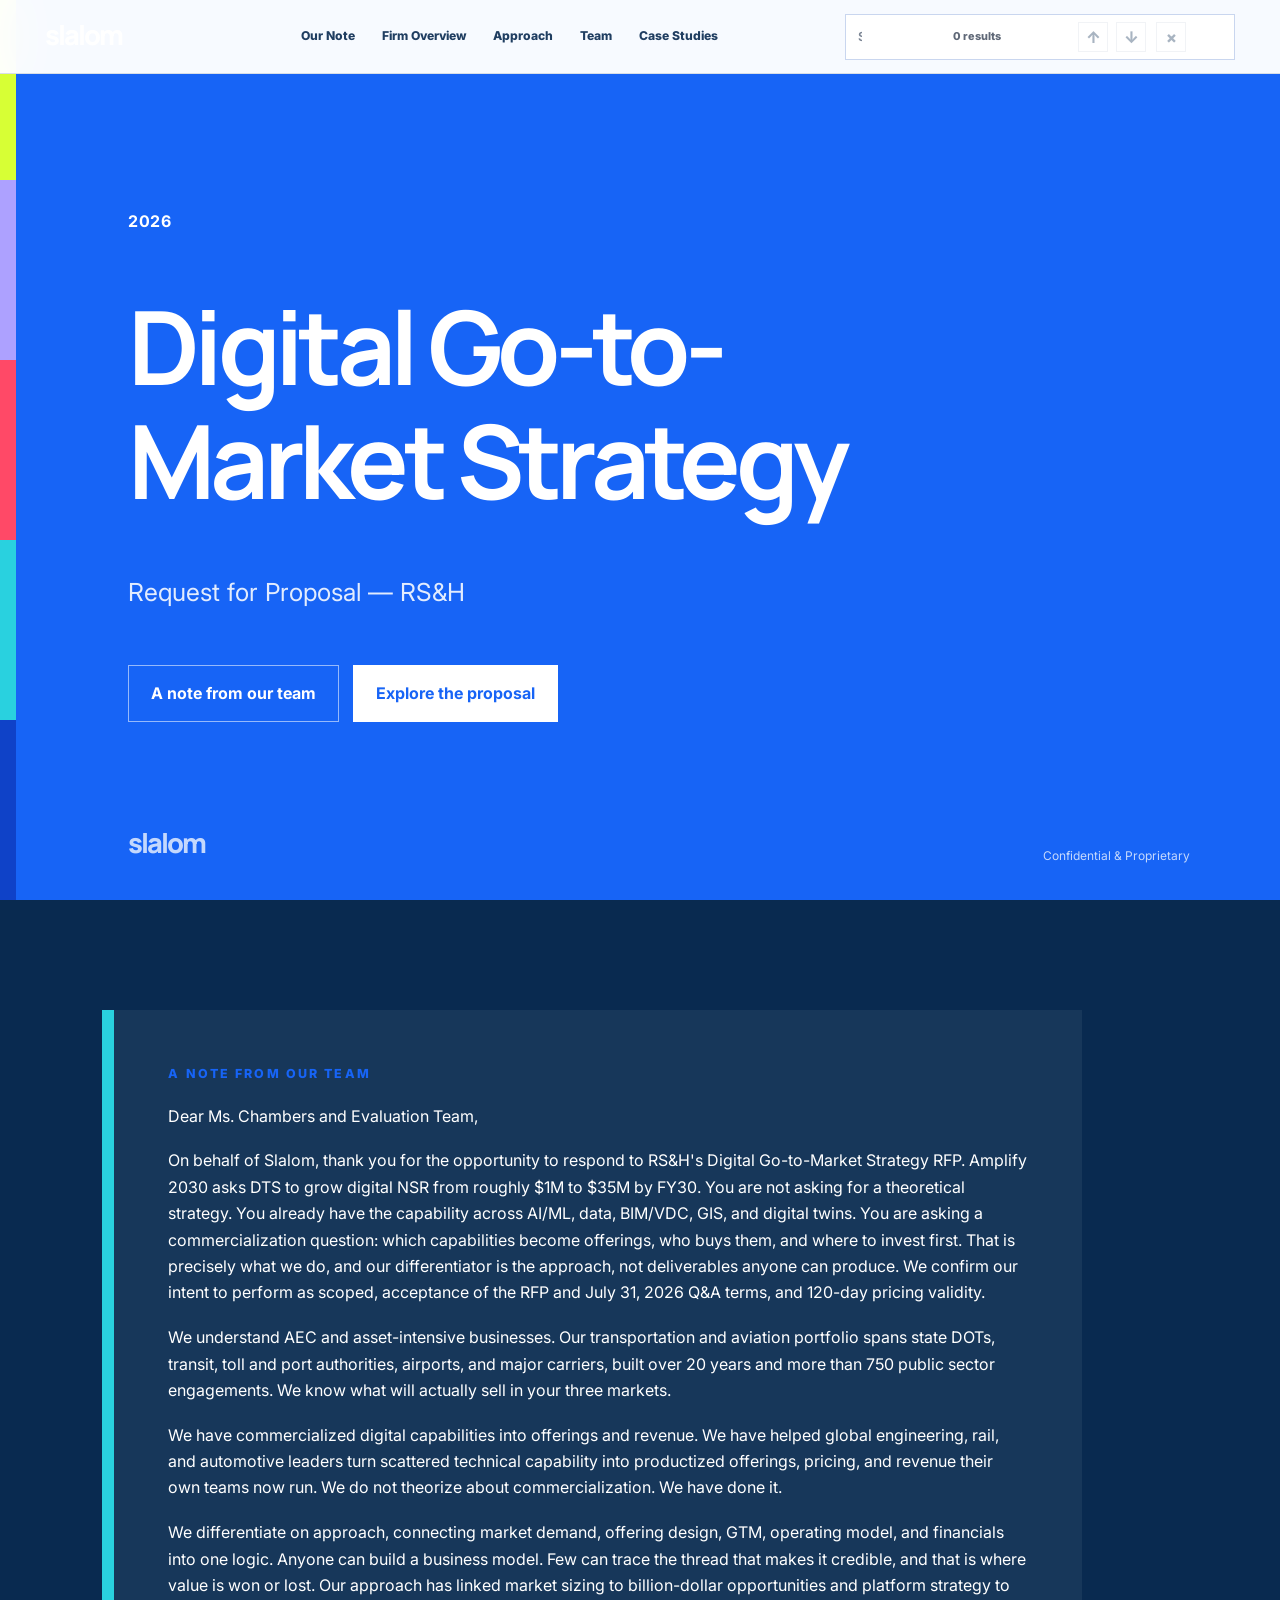
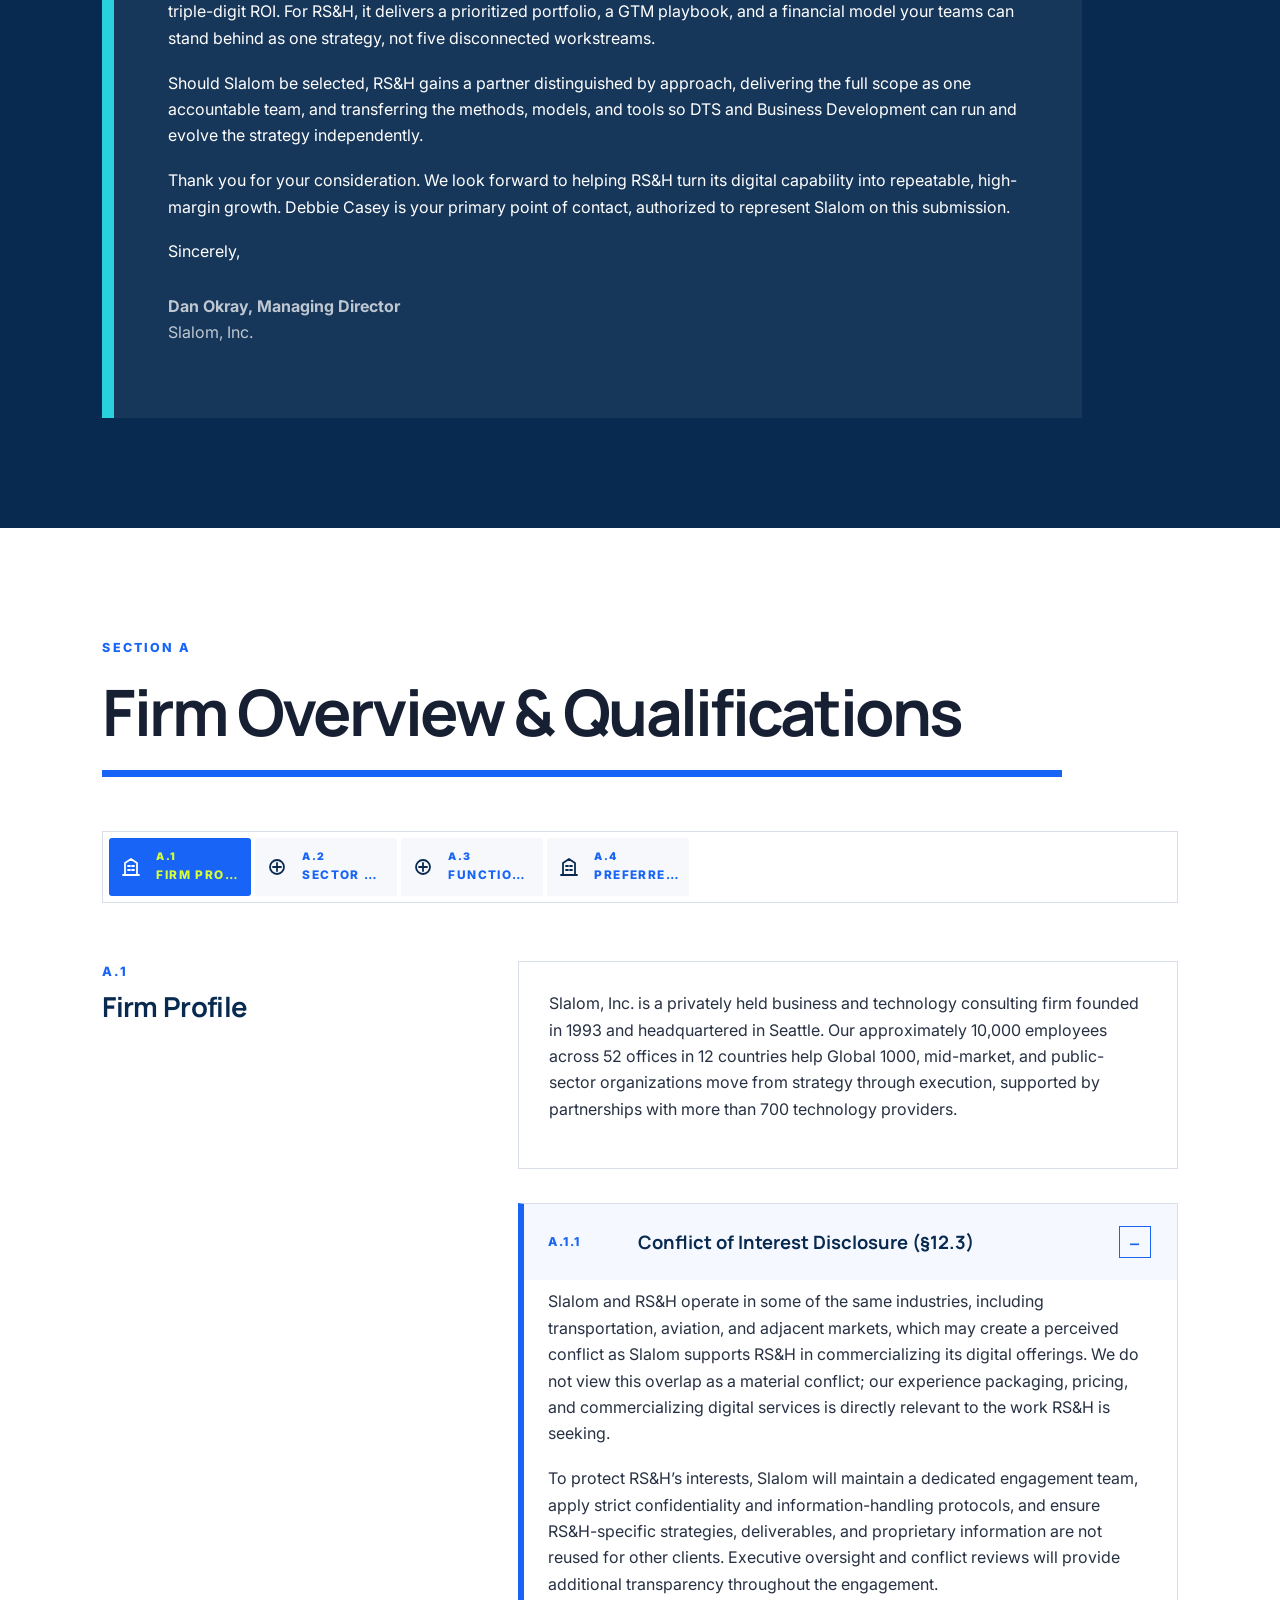
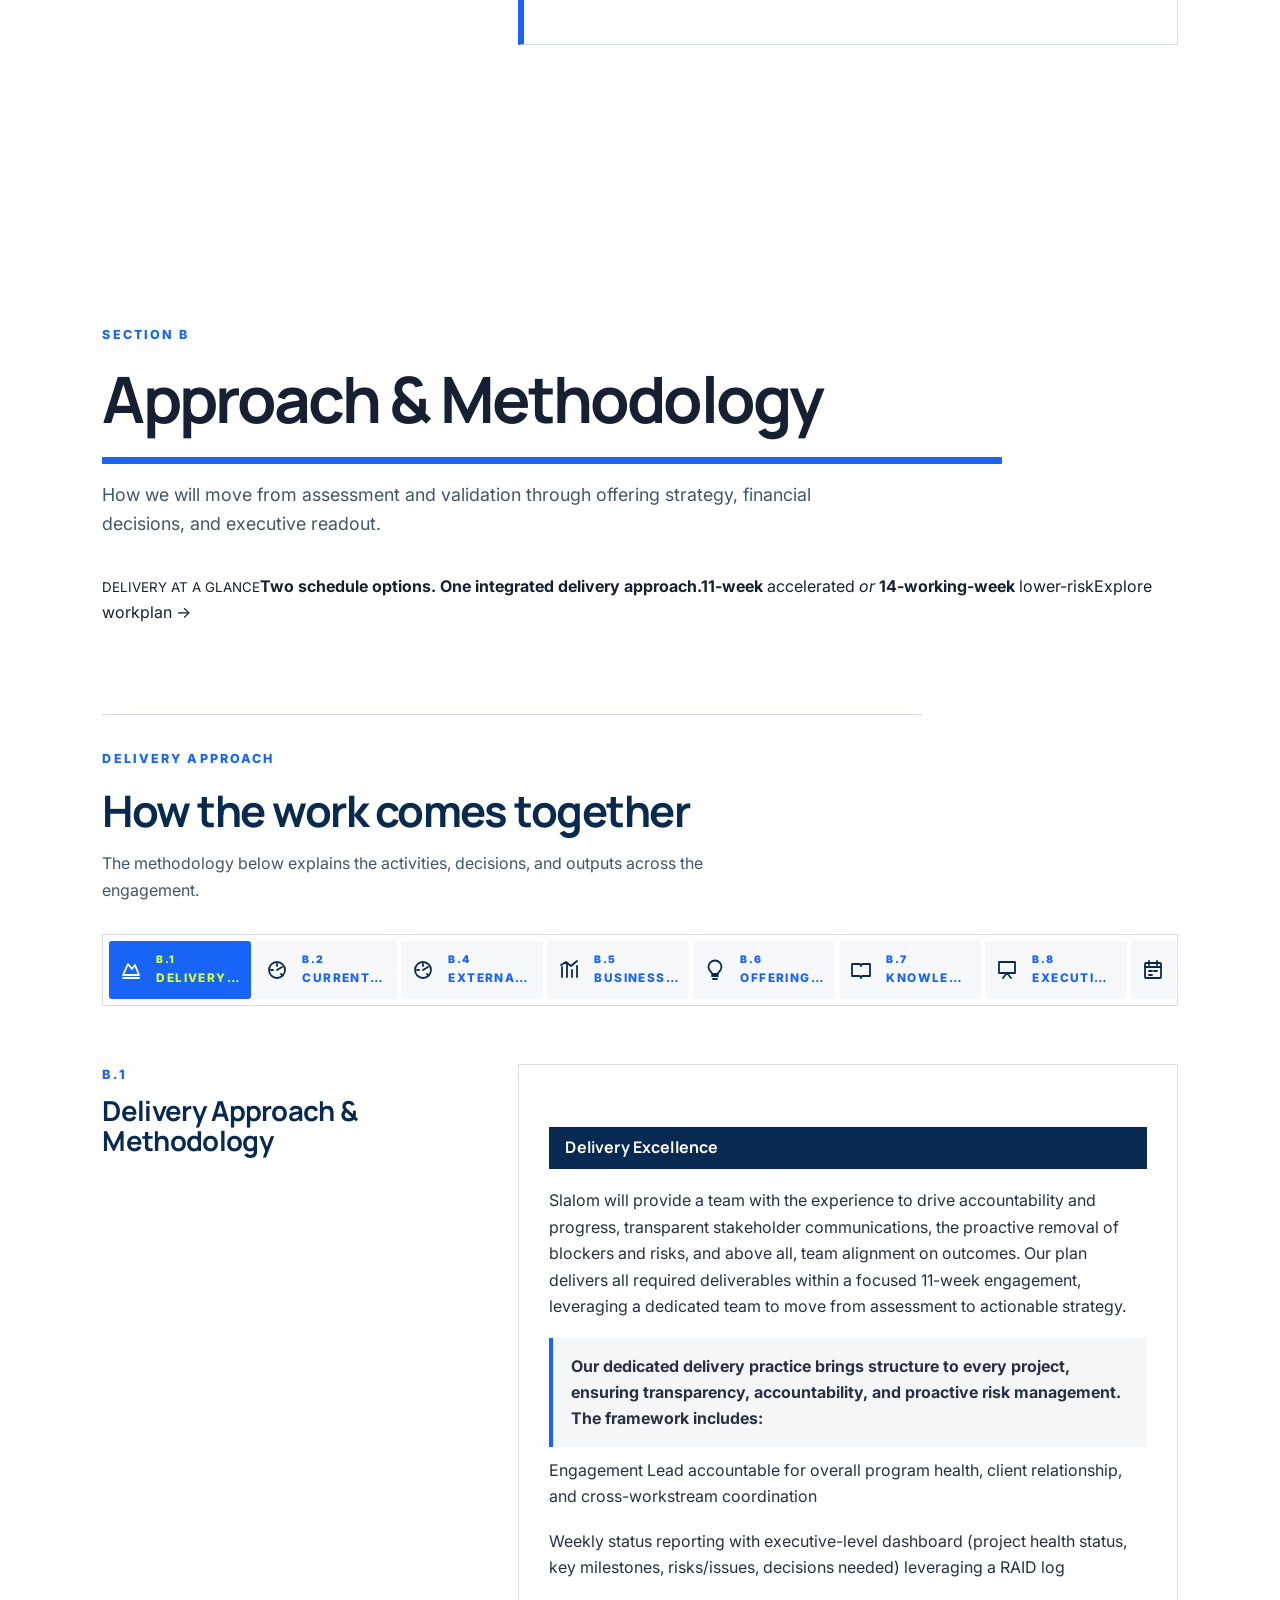
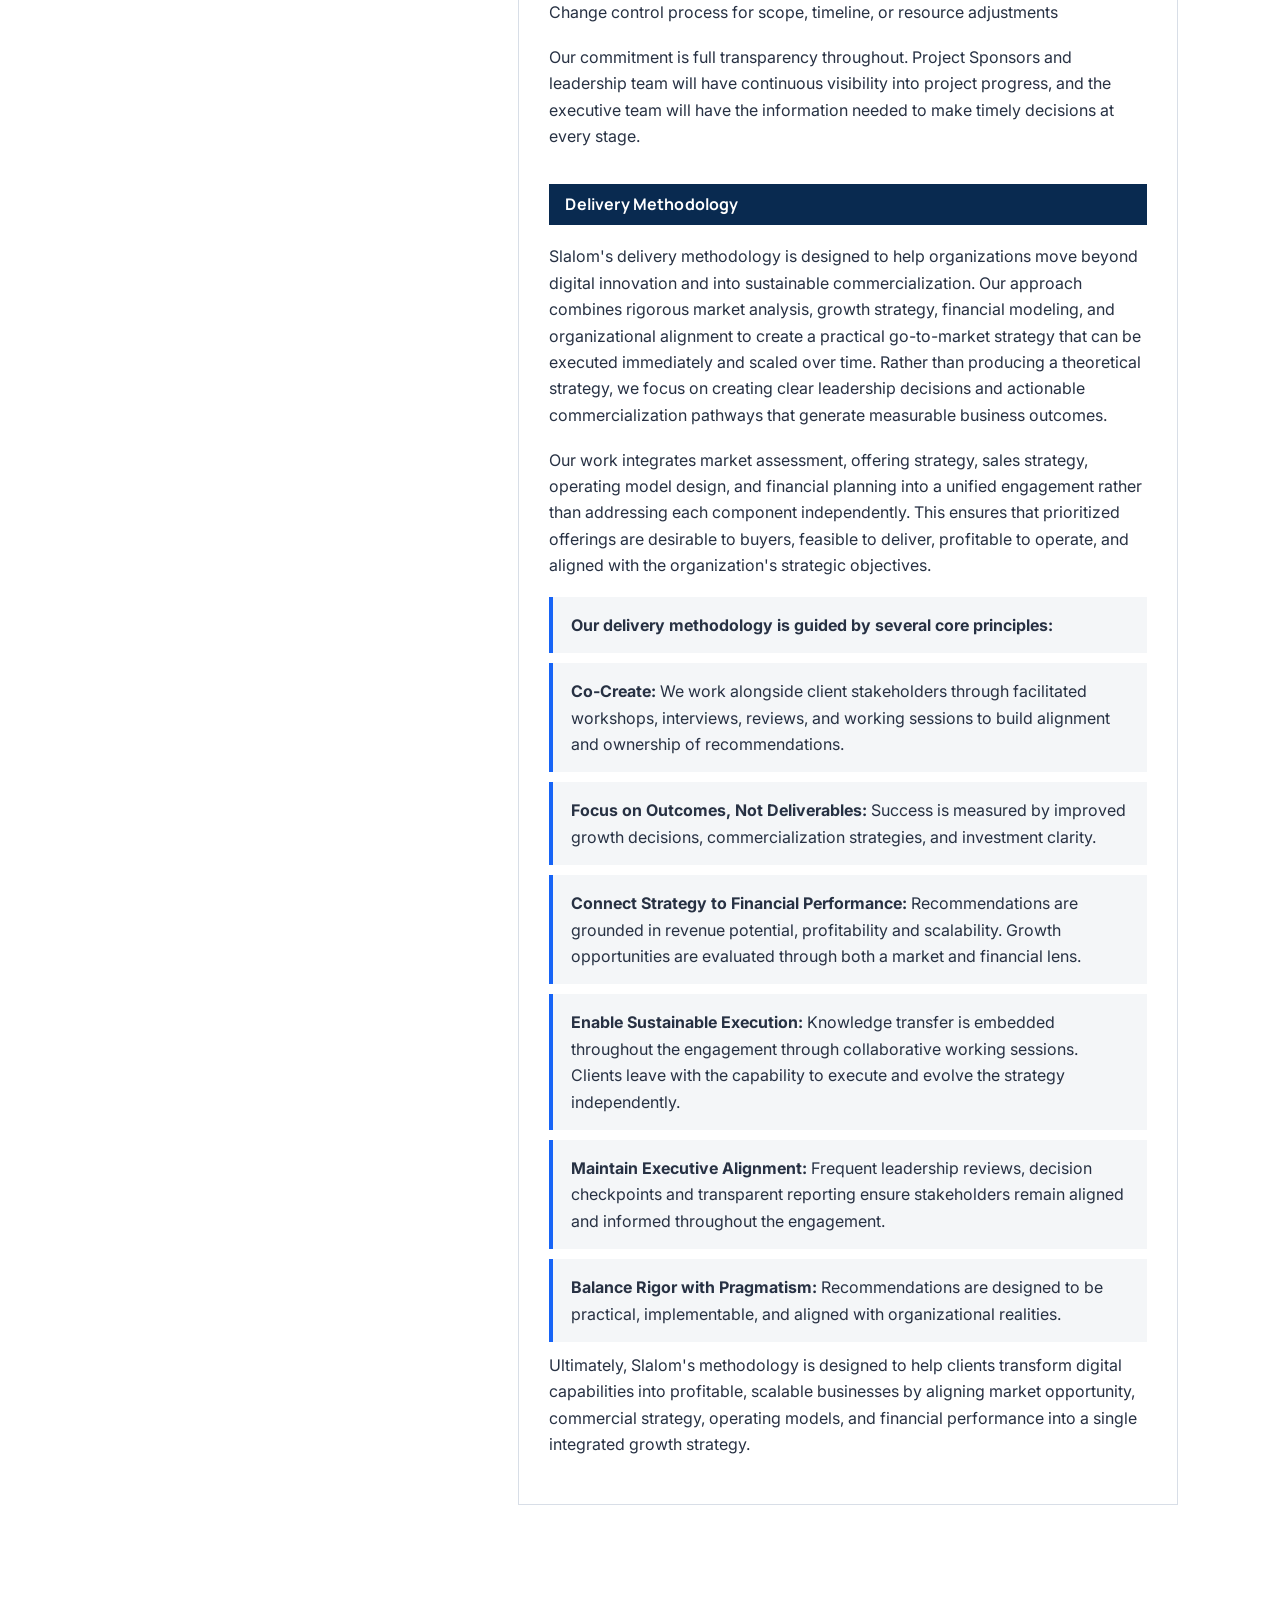
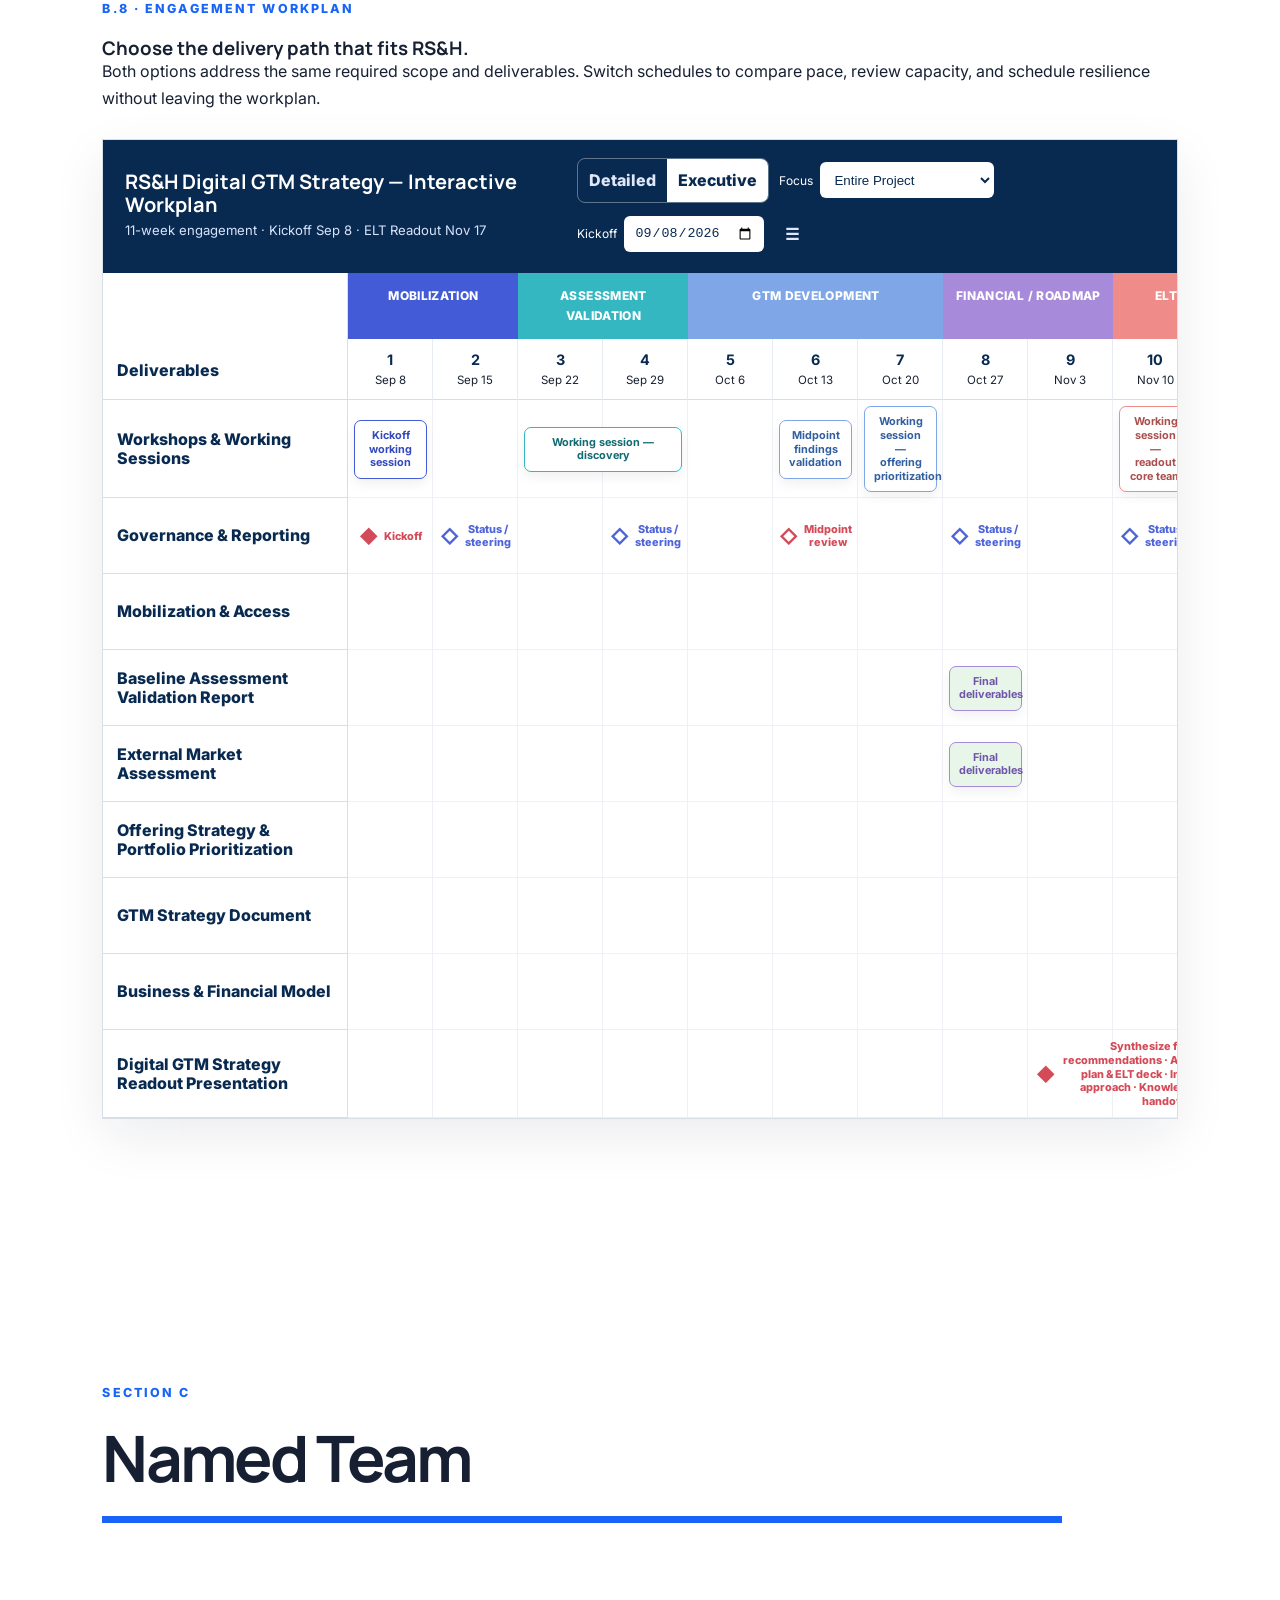
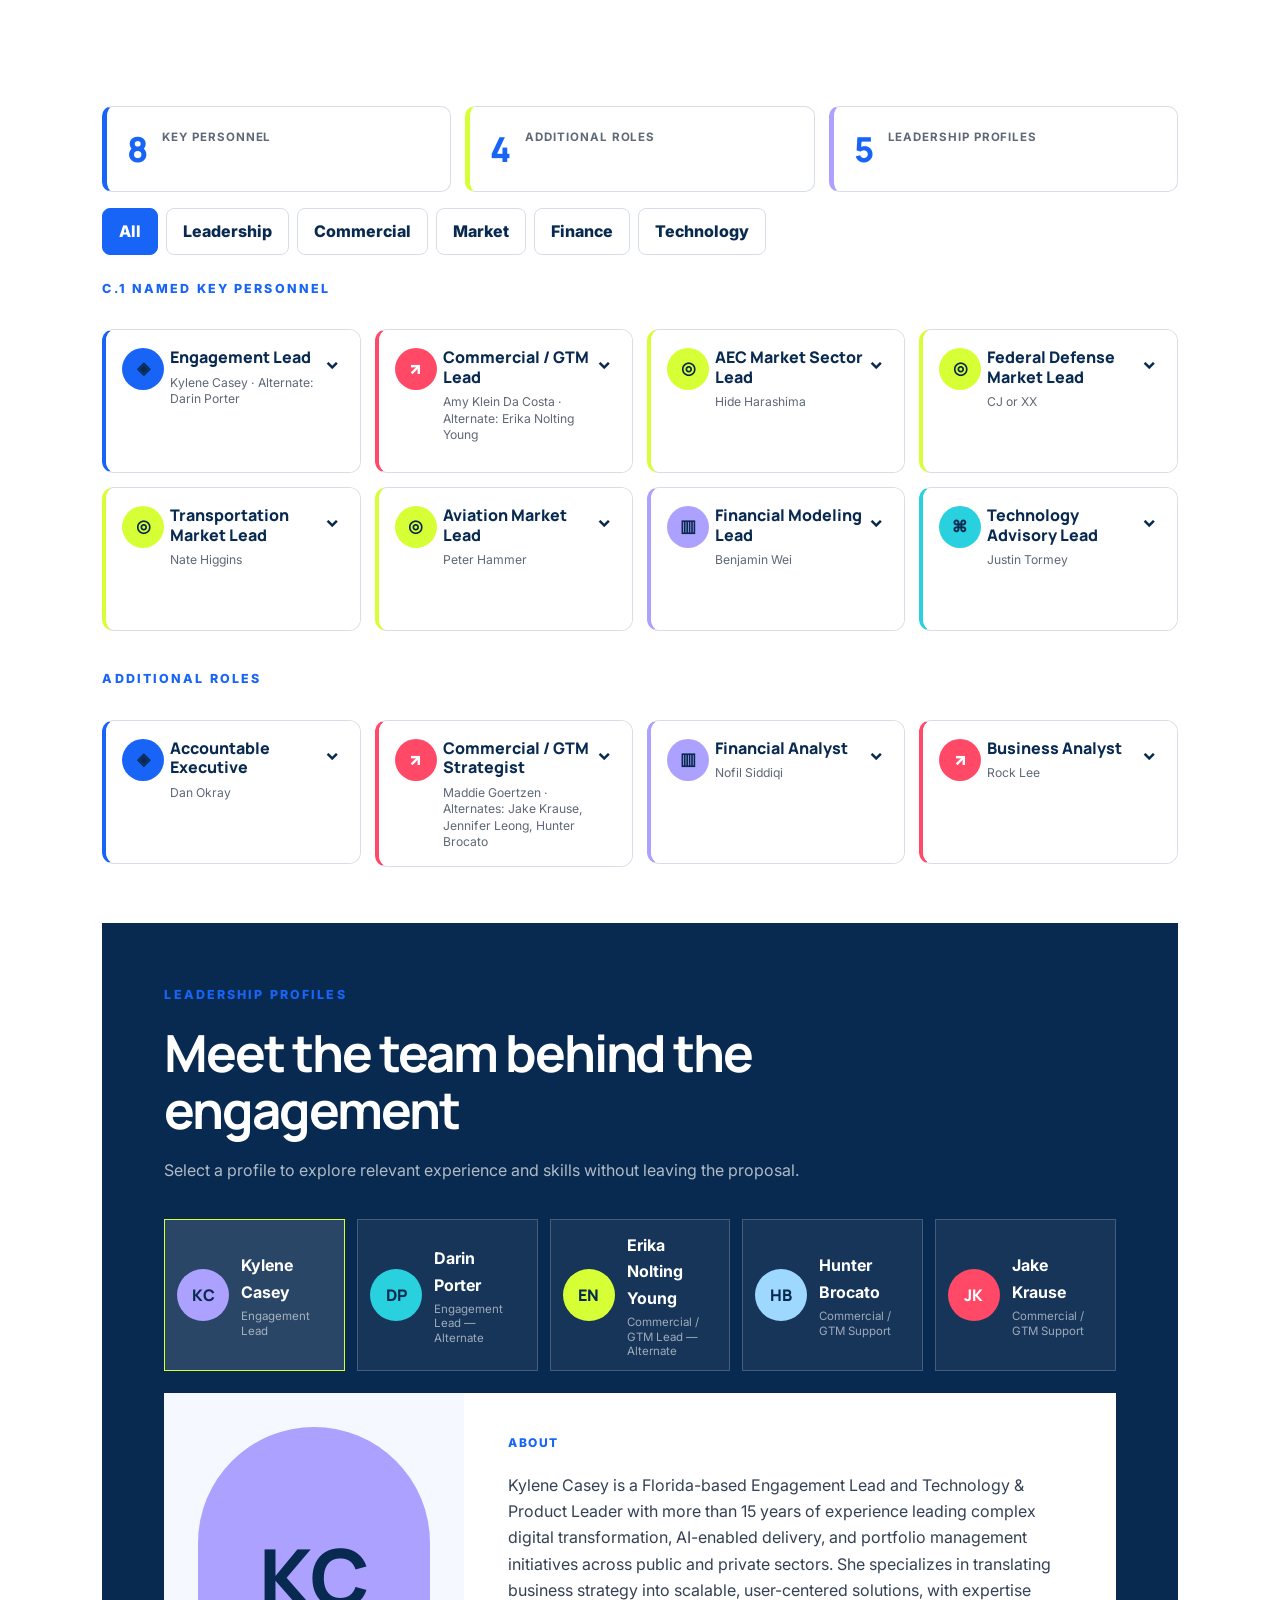
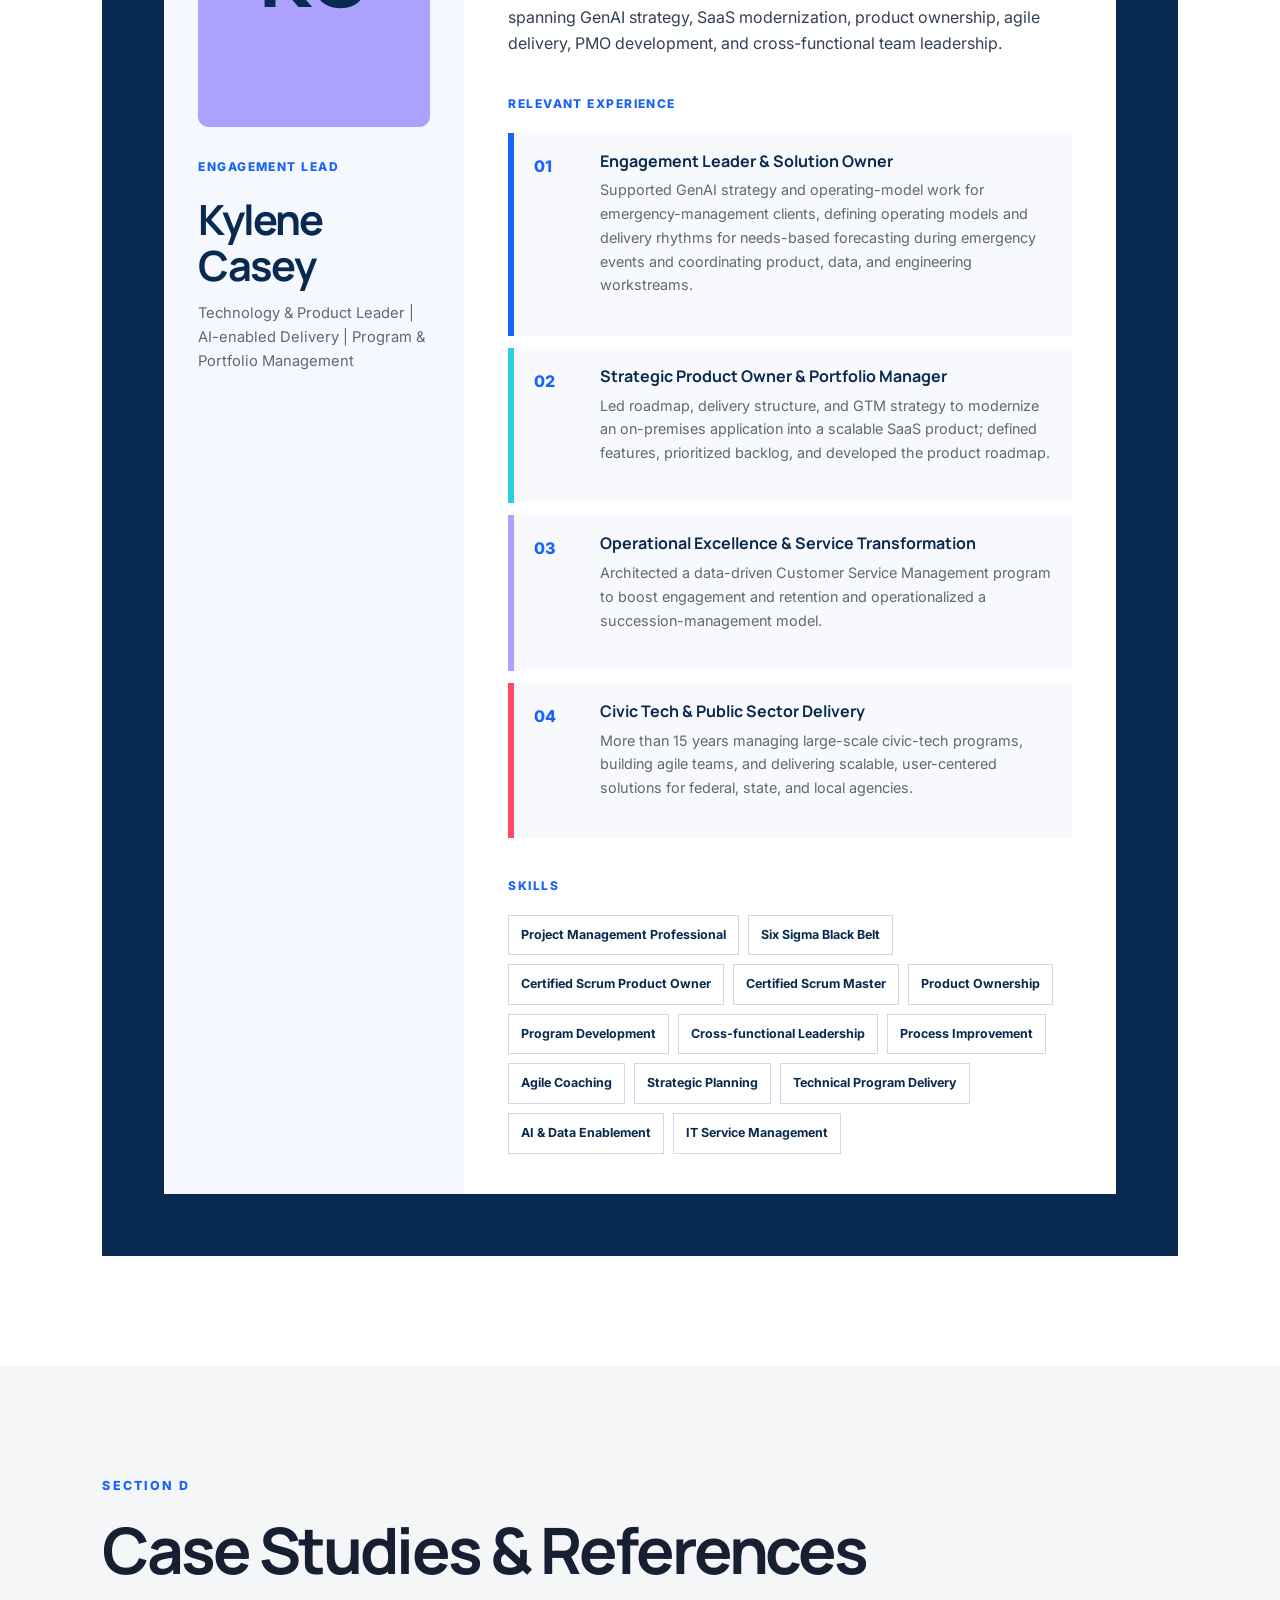
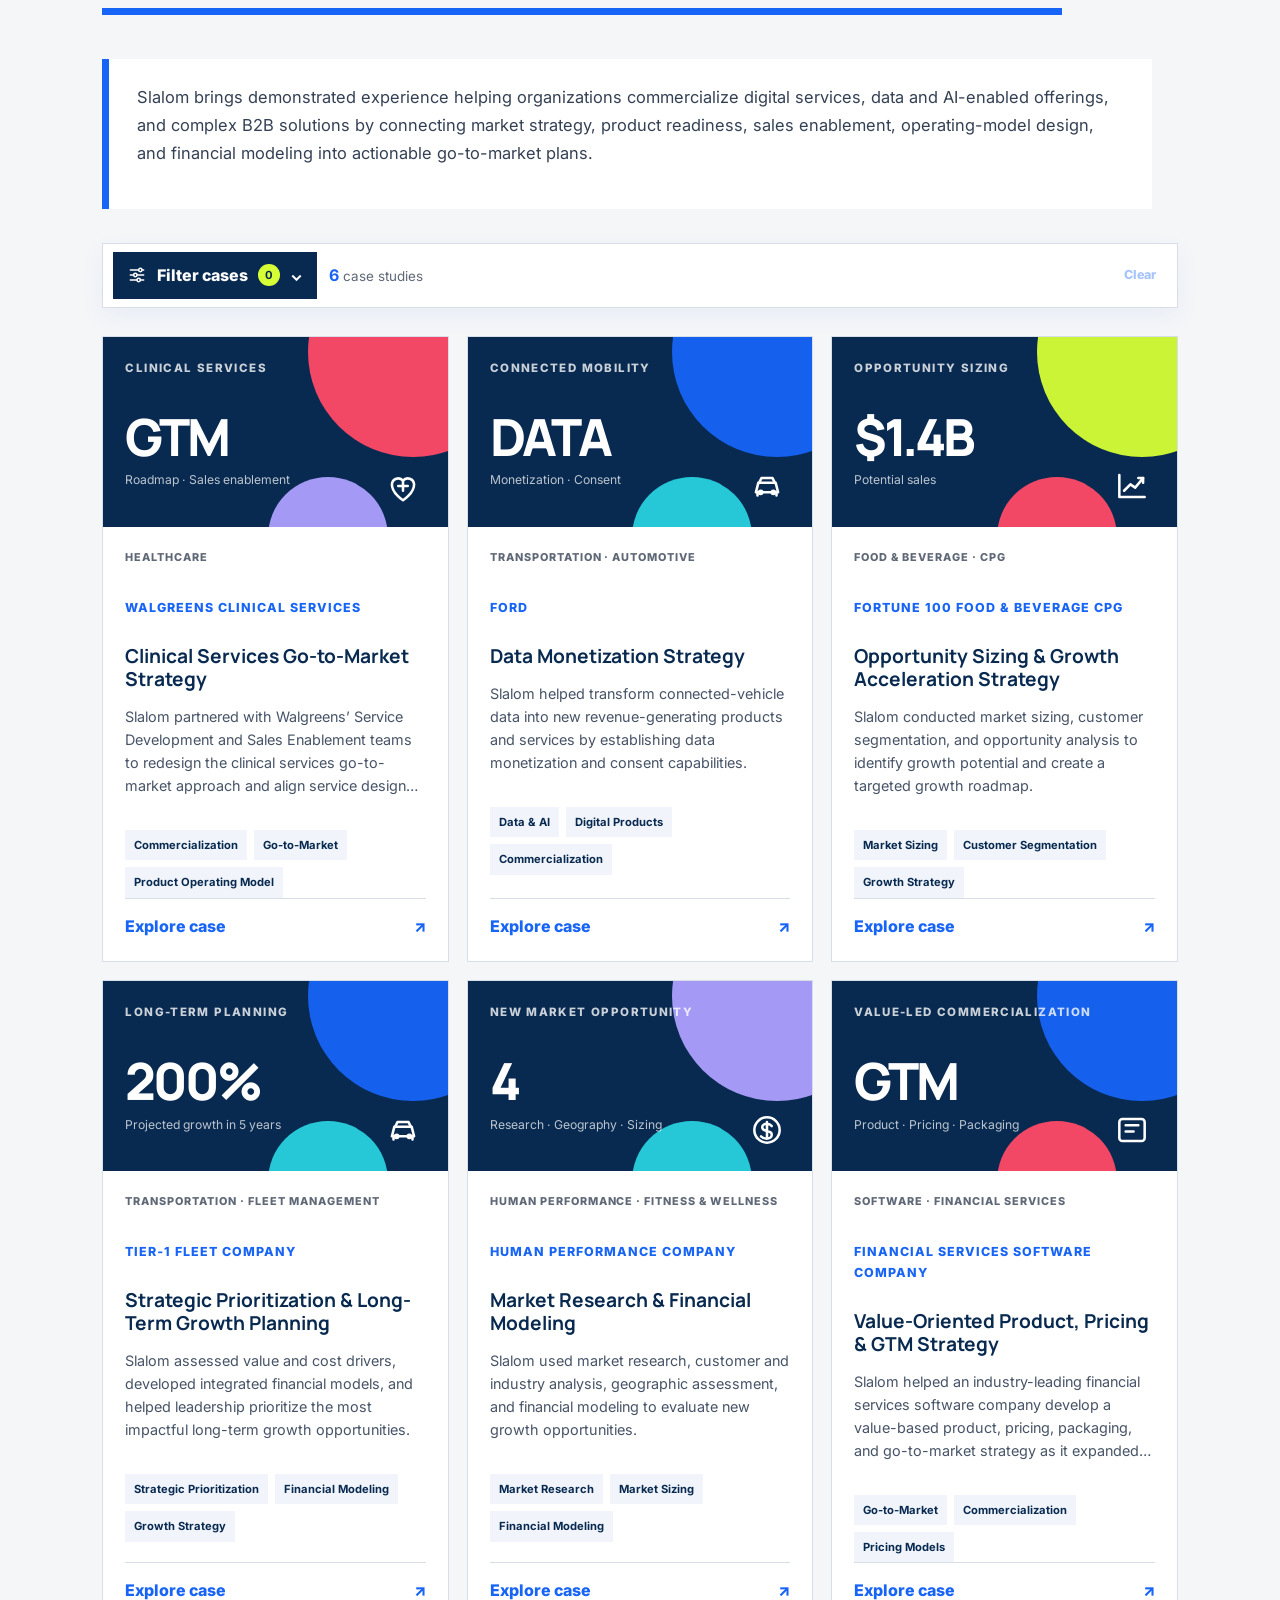
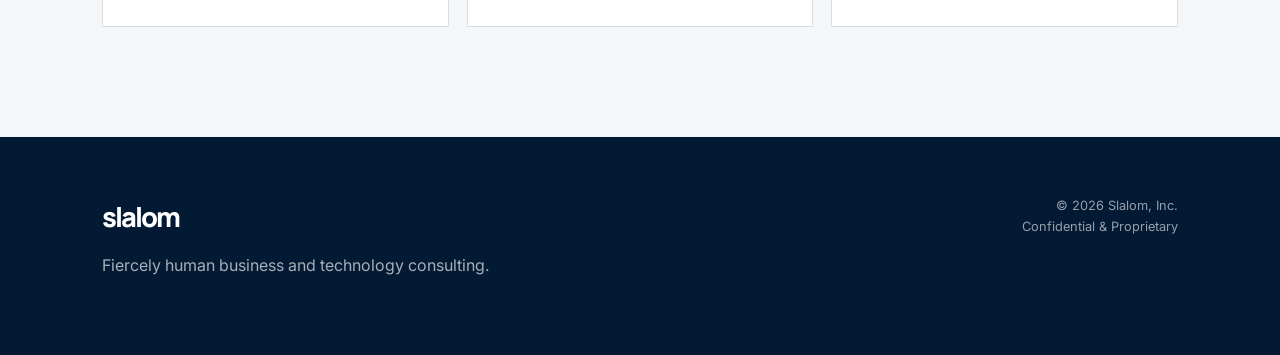
==== commit f21f55d4: "Move interactive workplan into B.8 experience" ====
--- a/rsh_microsite/index.html
+++ b/rsh_microsite/index.html
@@ -5,88 +5,18 @@
   <meta name="viewport" content="width=device-width, initial-scale=1.0" />
   <meta name="description" content="Digital Go-to-Market Strategy proposal for RS&H" />
   <title>Digital Go-to-Market Strategy | RS&H</title>
-  <link rel="preconnect" href="https://fonts.googleapis.com">
-  <link rel="preconnect" href="https://fonts.gstatic.com" crossorigin>
-  <link href="https://fonts.googleapis.com/css2?family=Inter:wght@400;500;600;700&family=Manrope:wght@500;600;700;800&display=swap" rel="stylesheet">
-  <link rel="stylesheet" href="style.css" />
-  <link rel="stylesheet" href="interactions.css" />
-  <link rel="stylesheet" href="proof-points.css" />
-  <link rel="stylesheet" href="team.css" />
-  <link rel="stylesheet" href="team-compact.css" />
-  <link rel="stylesheet" href="case-studies.css" />
-  <link rel="stylesheet" href="case-filter-compact.css" />
-  <link rel="stylesheet" href="case-covers.css" />
-  <link rel="stylesheet" href="timeline.css" />
-  <link rel="stylesheet" href="section-nav.css" />
-  <link rel="stylesheet" href="search.css" />
-  <link rel="stylesheet" href="ribbon.css" />
+  <link rel="preconnect" href="https://fonts.googleapis.com"><link rel="preconnect" href="https://fonts.gstatic.com" crossorigin><link href="https://fonts.googleapis.com/css2?family=Inter:wght@400;500;600;700&family=Manrope:wght@500;600;700;800&display=swap" rel="stylesheet">
+  <link rel="stylesheet" href="style.css" /><link rel="stylesheet" href="interactions.css" /><link rel="stylesheet" href="proof-points.css" /><link rel="stylesheet" href="team.css" /><link rel="stylesheet" href="team-compact.css" /><link rel="stylesheet" href="case-studies.css" /><link rel="stylesheet" href="case-filter-compact.css" /><link rel="stylesheet" href="case-covers.css" /><link rel="stylesheet" href="timeline.css" /><link rel="stylesheet" href="section-nav.css" /><link rel="stylesheet" href="search.css" /><link rel="stylesheet" href="ribbon.css" />
 </head>
 <body>
-  <header class="site-header">
-    <a href="#top" class="brand" aria-label="Slalom home"><span class="brand-wordmark">slalom</span></a>
-    <button class="menu-toggle" aria-label="Open navigation" aria-expanded="false"><span></span><span></span></button>
-    <nav class="main-nav" aria-label="Main navigation">
-      <a href="#cover-letter"><svg class="nav-icon" viewBox="0 0 24 24"><path d="M4 5h16v14H4z"/><path d="m4 7 8 6 8-6"/></svg><span>Our Note</span></a>
-      <a href="#section-a"><svg class="nav-icon" viewBox="0 0 24 24"><path d="M4 20h16M6 20V8l6-4 6 4v12M9 11h2M13 11h2M9 15h2M13 15h2"/></svg><span>Firm Overview</span></a>
-      <a href="#section-b"><svg class="nav-icon" viewBox="0 0 24 24"><path d="M4 18h4V8H4zM10 18h4V4h-4zM16 18h4v-7h-4z"/></svg><span>Approach</span></a>
-      <a href="#team"><svg class="nav-icon" viewBox="0 0 24 24"><circle cx="8" cy="8" r="3"/><circle cx="17" cy="9" r="2.5"/><path d="M3 20c0-4 2-6 5-6s5 2 5 6M13 20c.2-3 1.7-5 4-5 2.4 0 4 1.8 4 5"/></svg><span>Team</span></a>
-      <a href="#case-studies"><svg class="nav-icon" viewBox="0 0 24 24"><path d="M3 7h7l2 2h9v10H3z"/><path d="M3 7V5h7l2 2h9v10H3z"/></svg><span>Case Studies</span></a>
-    </nav>
-    <aside class="site-search" role="search" aria-label="Search this proposal">
-      <svg class="site-search-icon nav-icon" viewBox="0 0 24 24" aria-hidden="true"><circle cx="11" cy="11" r="6"/><path d="m16 16 4 4"/></svg>
-      <input id="site-search-input" type="search" autocomplete="off" placeholder="Search proposal…" aria-label="Search keywords in the proposal" />
-      <span class="site-search-count" aria-live="polite">0 results</span>
-      <button class="site-search-button" type="button" data-search-prev aria-label="Previous result">↑</button>
-      <button class="site-search-button" type="button" data-search-next aria-label="Next result">↓</button>
-      <button class="site-search-button" type="button" data-search-clear aria-label="Clear search">×</button>
-    </aside>
-  </header>
-
-  <main id="top">
-    <section class="hero">
-      <div class="slalom-stripe" aria-hidden="true"><span></span><span></span><span></span><span></span><span></span></div>
-      <div class="hero-content reveal"><p class="hero-date">2026</p><h1>Digital Go-to-Market Strategy</h1><p class="hero-copy">Request for Proposal — RS&amp;H</p><div class="hero-actions"><a class="button button-secondary" href="#cover-letter">A note from our team</a><a class="button button-primary" href="#section-a">Explore the proposal</a></div></div>
-      <div class="hero-footer"><span class="brand-wordmark">slalom</span><span>Confidential &amp; Proprietary</span></div>
-    </section>
-
-    <section id="cover-letter" class="section cover-letter-section">
-      <div class="cover-letter-card reveal">
-        <p class="eyebrow blue">A note from our team</p>
-        <div class="cover-letter-body">
-          <p>Dear Ms. Chambers and Evaluation Team,</p>
-          <p>On behalf of Slalom, thank you for the opportunity to respond to RS&amp;H's Digital Go-to-Market Strategy RFP. Amplify 2030 asks DTS to grow digital NSR from roughly $1M to $35M by FY30. You are not asking for a theoretical strategy. You already have the capability across AI/ML, data, BIM/VDC, GIS, and digital twins. You are asking a commercialization question: which capabilities become offerings, who buys them, and where to invest first. That is precisely what we do, and our differentiator is the approach, not deliverables anyone can produce. We confirm our intent to perform as scoped, acceptance of the RFP and July 31, 2026 Q&amp;A terms, and 120-day pricing validity.</p>
-          <p>We understand AEC and asset-intensive businesses. Our transportation and aviation portfolio spans state DOTs, transit, toll and port authorities, airports, and major carriers, built over 20 years and more than 750 public sector engagements. We know what will actually sell in your three markets.</p>
-          <p>We have commercialized digital capabilities into offerings and revenue. We have helped global engineering, rail, and automotive leaders turn scattered technical capability into productized offerings, pricing, and revenue their own teams now run. We do not theorize about commercialization. We have done it.</p>
-          <p>We differentiate on approach, connecting market demand, offering design, GTM, operating model, and financials into one logic. Anyone can build a business model. Few can trace the thread that makes it credible, and that is where value is won or lost. Our approach has linked market sizing to billion-dollar opportunities and platform strategy to triple-digit ROI. For RS&amp;H, it delivers a prioritized portfolio, a GTM playbook, and a financial model your teams can stand behind as one strategy, not five disconnected workstreams.</p>
-          <p>Should Slalom be selected, RS&amp;H gains a partner distinguished by approach, delivering the full scope as one accountable team, and transferring the methods, models, and tools so DTS and Business Development can run and evolve the strategy independently.</p>
-          <p>Thank you for your consideration. We look forward to helping RS&amp;H turn its digital capability into repeatable, high-margin growth. Debbie Casey is your primary point of contact, authorized to represent Slalom on this submission.</p>
-          <p>Sincerely,</p>
-          <p><strong>Dan Okray, Managing Director</strong><br>Slalom, Inc.</p>
-        </div>
-      </div>
-      <nav class="section-jump-nav" aria-label="Proposal section navigation"><a class="section-jump-home" href="#top">↑ Back to main menu</a><div class="section-jump-links"><span class="section-jump-link current">Note</span><a class="section-jump-link" href="#section-a">A</a><a class="section-jump-link" href="#section-b">B</a><a class="section-jump-link" href="#team">C</a><a class="section-jump-link" href="#case-studies">D</a></div></nav>
-    </section>
-
-    <section id="section-a" class="section proposal-section">
-      <div class="section-heading reveal"><p class="eyebrow blue">Section A</p><h2>Firm Overview &amp; Qualifications</h2></div>
-      <div id="section-a-content" class="section-a-content" aria-live="polite"><p class="loading-copy">Loading Section A content…</p></div>
-      <nav class="section-jump-nav" aria-label="Proposal section navigation"><a class="section-jump-home" href="#top">↑ Back to main menu</a><div class="section-jump-links"><a class="section-jump-link" href="#cover-letter">Note</a><span class="section-jump-link current">A</span><a class="section-jump-link" href="#section-b">B</a><a class="section-jump-link" href="#team">C</a><a class="section-jump-link" href="#case-studies">D</a></div></nav>
-    </section>
-
-    <section id="section-b" class="section section-soft proposal-section">
-      <div class="section-heading section-b-hero-heading reveal"><p class="eyebrow blue">Section B</p><h2>Approach &amp; Methodology</h2><p>How we will deliver the engagement through an integrated 11-week execution plan.</p></div>
-      <div class="section-b-workplan-hero"><div class="workplan-hero-intro reveal"><div><p class="eyebrow blue">11-week engagement</p><h3>Interactive Delivery Workplan</h3></div><p>Explore the engagement from kickoff through executive readout, including workshops, governance milestones, parallel workstreams, client reviews, and final deliverables.</p></div><div id="workplan" aria-live="polite"></div></div>
-      <div class="section-b-narrative-heading reveal"><p class="eyebrow blue">Delivery approach</p><h3>How the work comes together</h3><p>The detailed methodology below explains the activities, decisions, and outputs represented in the workplan.</p></div>
-      <div id="section-b-content" class="section-a-content" aria-live="polite"><p class="loading-copy">Loading Section B content…</p></div>
-      <nav class="section-jump-nav" aria-label="Proposal section navigation"><a class="section-jump-home" href="#top">↑ Back to main menu</a><div class="section-jump-links"><a class="section-jump-link" href="#cover-letter">Note</a><a class="section-jump-link" href="#section-a">A</a><span class="section-jump-link current">B</span><a class="section-jump-link" href="#team">C</a><a class="section-jump-link" href="#case-studies">D</a></div></nav>
-    </section>
-
-    <section id="team" class="section team-section"><div class="section-heading reveal"><p class="eyebrow blue">Section C</p><h2>Named Team</h2></div><div id="team-content"></div><nav class="section-jump-nav" aria-label="Proposal section navigation"><a class="section-jump-home" href="#top">↑ Back to main menu</a><div class="section-jump-links"><a class="section-jump-link" href="#cover-letter">Note</a><a class="section-jump-link" href="#section-a">A</a><a class="section-jump-link" href="#section-b">B</a><span class="section-jump-link current">C</span><a class="section-jump-link" href="#case-studies">D</a></div></nav></section>
-
-    <section id="case-studies" class="section section-soft"><div class="section-heading reveal"><p class="eyebrow blue">Section D</p><h2>Case Studies &amp; References</h2></div><div id="case-studies-content" aria-live="polite"></div><nav class="section-jump-nav" aria-label="Proposal section navigation"><a class="section-jump-home" href="#top">↑ Back to main menu</a><div class="section-jump-links"><a class="section-jump-link" href="#cover-letter">Note</a><a class="section-jump-link" href="#section-a">A</a><a class="section-jump-link" href="#section-b">B</a><a class="section-jump-link" href="#team">C</a><span class="section-jump-link current">D</span></div></nav></section>
-  </main>
-
-  <footer><div><span class="brand-wordmark">slalom</span><p>Fiercely human business and technology consulting.</p></div><div class="footer-meta"><span>© 2026 Slalom, Inc.</span><span>Confidential &amp; Proprietary</span></div></footer>
-  <script src="app.js"></script><script src="proof-points.js"></script><script src="team.js"></script><script src="timeline-data.js"></script><script src="timeline.js"></script><script src="case-studies-data.js"></script><script src="case-studies.js"></script><script src="search.js"></script>
-</body>
-</html>+<header class="site-header"><a href="#top" class="brand" aria-label="Slalom home"><span class="brand-wordmark">slalom</span></a><button class="menu-toggle" aria-label="Open navigation" aria-expanded="false"><span></span><span></span></button><nav class="main-nav" aria-label="Main navigation"><a href="#cover-letter"><span>Our Note</span></a><a href="#section-a"><span>Firm Overview</span></a><a href="#section-b"><span>Approach</span></a><a href="#team"><span>Team</span></a><a href="#case-studies"><span>Case Studies</span></a></nav><aside class="site-search" role="search" aria-label="Search this proposal"><input id="site-search-input" type="search" autocomplete="off" placeholder="Search proposal…" aria-label="Search keywords in the proposal" /><span class="site-search-count" aria-live="polite">0 results</span><button class="site-search-button" type="button" data-search-prev>↑</button><button class="site-search-button" type="button" data-search-next>↓</button><button class="site-search-button" type="button" data-search-clear>×</button></aside></header>
+<main id="top">
+<section class="hero"><div class="slalom-stripe" aria-hidden="true"><span></span><span></span><span></span><span></span><span></span></div><div class="hero-content reveal"><p class="hero-date">2026</p><h1>Digital Go-to-Market Strategy</h1><p class="hero-copy">Request for Proposal — RS&amp;H</p><div class="hero-actions"><a class="button button-secondary" href="#cover-letter">A note from our team</a><a class="button button-primary" href="#section-a">Explore the proposal</a></div></div><div class="hero-footer"><span class="brand-wordmark">slalom</span><span>Confidential &amp; Proprietary</span></div></section>
+<section id="cover-letter" class="section cover-letter-section"><div class="cover-letter-card reveal"><p class="eyebrow blue">A note from our team</p><div class="cover-letter-body"><p>Dear Ms. Chambers and Evaluation Team,</p><p>On behalf of Slalom, thank you for the opportunity to respond to RS&amp;H's Digital Go-to-Market Strategy RFP. Amplify 2030 asks DTS to grow digital NSR from roughly $1M to $35M by FY30. You are not asking for a theoretical strategy. You already have the capability across AI/ML, data, BIM/VDC, GIS, and digital twins. You are asking a commercialization question: which capabilities become offerings, who buys them, and where to invest first. That is precisely what we do, and our differentiator is the approach, not deliverables anyone can produce. We confirm our intent to perform as scoped, acceptance of the RFP and July 31, 2026 Q&amp;A terms, and 120-day pricing validity.</p><p>We understand AEC and asset-intensive businesses. Our transportation and aviation portfolio spans state DOTs, transit, toll and port authorities, airports, and major carriers, built over 20 years and more than 750 public sector engagements. We know what will actually sell in your three markets.</p><p>We have commercialized digital capabilities into offerings and revenue. We have helped global engineering, rail, and automotive leaders turn scattered technical capability into productized offerings, pricing, and revenue their own teams now run. We do not theorize about commercialization. We have done it.</p><p>We differentiate on approach, connecting market demand, offering design, GTM, operating model, and financials into one logic. Anyone can build a business model. Few can trace the thread that makes it credible, and that is where value is won or lost. Our approach has linked market sizing to billion-dollar opportunities and platform strategy to triple-digit ROI. For RS&amp;H, it delivers a prioritized portfolio, a GTM playbook, and a financial model your teams can stand behind as one strategy, not five disconnected workstreams.</p><p>Should Slalom be selected, RS&amp;H gains a partner distinguished by approach, delivering the full scope as one accountable team, and transferring the methods, models, and tools so DTS and Business Development can run and evolve the strategy independently.</p><p>Thank you for your consideration. We look forward to helping RS&amp;H turn its digital capability into repeatable, high-margin growth. Debbie Casey is your primary point of contact, authorized to represent Slalom on this submission.</p><p>Sincerely,</p><p><strong>Dan Okray, Managing Director</strong><br>Slalom, Inc.</p></div></div></section>
+<section id="section-a" class="section proposal-section"><div class="section-heading reveal"><p class="eyebrow blue">Section A</p><h2>Firm Overview &amp; Qualifications</h2></div><div id="section-a-content" class="section-a-content" aria-live="polite"><p class="loading-copy">Loading Section A content…</p></div></section>
+<section id="section-b" class="section section-soft proposal-section"><div class="section-heading section-b-hero-heading reveal"><p class="eyebrow blue">Section B</p><h2>Approach &amp; Methodology</h2><p>How we will move from assessment and validation through offering strategy, financial decisions, and executive readout.</p></div><a class="workplan-teaser reveal" href="#engagement-workplan"><span><small>DELIVERY AT A GLANCE</small><strong>Two schedule options. One integrated delivery approach.</strong></span><span class="workplan-teaser-options"><b>11-week</b> accelerated <i>or</i> <b>14-working-week</b> lower-risk</span><span class="workplan-teaser-link">Explore workplan →</span></a><div class="section-b-narrative-heading reveal"><p class="eyebrow blue">Delivery approach</p><h3>How the work comes together</h3><p>The methodology below explains the activities, decisions, and outputs across the engagement.</p></div><div id="section-b-content" class="section-a-content" aria-live="polite"><p class="loading-copy">Loading Section B content…</p></div><section id="engagement-workplan" class="engagement-workplan reveal"><div class="engagement-workplan-intro"><div><p class="eyebrow blue">B.8 · Engagement Workplan</p><h3>Choose the delivery path that fits RS&amp;H.</h3></div><p>Both options address the same required scope and deliverables. Switch schedules to compare pace, review capacity, and schedule resilience without leaving the workplan.</p></div><div id="workplan" aria-live="polite"></div></section></section>
+<section id="team" class="section team-section"><div class="section-heading reveal"><p class="eyebrow blue">Section C</p><h2>Named Team</h2></div><div id="team-content"></div></section>
+<section id="case-studies" class="section section-soft"><div class="section-heading reveal"><p class="eyebrow blue">Section D</p><h2>Case Studies &amp; References</h2></div><div id="case-studies-content" aria-live="polite"></div></section>
+</main><footer><div><span class="brand-wordmark">slalom</span><p>Fiercely human business and technology consulting.</p></div><div class="footer-meta"><span>© 2026 Slalom, Inc.</span><span>Confidential &amp; Proprietary</span></div></footer>
+<script src="app.js"></script><script src="proof-points.js"></script><script src="team.js"></script><script src="timeline-data.js"></script><script src="timeline.js"></script><script src="case-studies-data.js"></script><script src="case-studies.js"></script><script src="search.js"></script>
+</body></html>
--- a/rsh_microsite/proof-points.css
+++ b/rsh_microsite/proof-points.css
@@ -15,6 +15,9 @@
 .proof-metric+.proof-metric{padding-left:18px;border-left:1px solid #dbe3f1}
 .proof-metric-value{display:block;margin-bottom:5px;color:var(--navy);font-family:Manrope,Inter,sans-serif;font-size:1.18rem;font-weight:800;line-height:1.1}
 .proof-metric-label{display:block;color:#475467;font-size:.78rem;line-height:1.38}
+.proof-story-link{display:inline-flex;align-items:center;gap:8px;margin-top:18px;padding:9px 12px;border:1px solid #cbd8f3;color:var(--blue);background:#fff;font-size:.75rem;font-weight:800;letter-spacing:.02em;transition:background .18s ease,border-color .18s ease,transform .18s ease}
+.proof-story-link svg{width:15px;height:15px;fill:none;stroke:currentColor;stroke-width:1.8;stroke-linecap:round;stroke-linejoin:round}
+.proof-story-link:hover{background:#eef4ff;border-color:var(--blue);transform:translateY(-1px)}
 @media(max-width:1150px){.proof-selector-tabs{display:flex!important}.proof-selector-tab{flex:0 0 190px}}
 @media(max-width:760px){.representative-examples.proof-selector{padding:22px 16px!important}.proof-selector-tab{flex:0 0 165px;min-height:64px!important;padding:10px 12px!important}.proof-selector-company{font-size:.74rem!important}.proof-selector-detail{padding:23px 20px!important}.proof-metrics{grid-template-columns:1fr 1fr}.proof-metric:nth-child(odd){padding-left:0;border-left:0}.proof-metric:nth-child(n+3){margin-top:14px;padding-top:14px;border-top:1px solid #e5eaf2}}
 @media(max-width:480px){.proof-metrics{grid-template-columns:1fr}.proof-metric,.proof-metric+.proof-metric{padding:12px 0;border-left:0;border-top:1px solid #e5eaf2}.proof-metric:first-child{padding-top:0;border-top:0}}
--- a/rsh_microsite/section-nav.css
+++ b/rsh_microsite/section-nav.css
@@ -1 +1 @@
-.section-jump-nav{display:flex;align-items:center;justify-content:space-between;gap:24px;margin-top:72px;padding-top:28px;border-top:1px solid var(--border)}.section-jump-home{display:inline-flex;align-items:center;gap:10px;padding:12px 16px;border:1px solid var(--navy);background:var(--navy);color:#fff;font-size:.82rem;font-weight:800;letter-spacing:.02em;transition:transform .2s ease,background .2s ease}.section-jump-home:hover{background:var(--blue);border-color:var(--blue);transform:translateY(-2px)}.section-jump-links{display:flex;flex-wrap:wrap;justify-content:flex-end;gap:8px}.section-jump-link{display:inline-flex;align-items:center;justify-content:center;min-width:42px;padding:9px 12px;border:1px solid var(--border);background:#fff;color:var(--navy);font-size:.76rem;font-weight:800;transition:background .2s ease,color .2s ease,border-color .2s ease,transform .2s ease}.section-jump-link:hover{background:#eef4ff;border-color:var(--blue);color:var(--blue);transform:translateY(-2px)}.section-jump-link.current{background:var(--blue);border-color:var(--blue);color:#fff;pointer-events:none}.cover-letter-section .section-jump-nav{border-top-color:rgba(255,255,255,.22)}.cover-letter-section .section-jump-link{border-color:rgba(255,255,255,.3);background:rgba(255,255,255,.08);color:#fff}.cover-letter-section .section-jump-link:hover{background:#fff;color:var(--blue)}.cover-letter-section .section-jump-link.current{background:var(--cyan);border-color:var(--cyan);color:var(--navy)}@media(max-width:720px){.section-jump-nav{align-items:flex-start;flex-direction:column;margin-top:52px}.section-jump-links{justify-content:flex-start}.section-jump-home{width:100%;justify-content:center}}+.section-jump-nav{display:flex;align-items:center;justify-content:space-between;gap:24px;margin-top:72px;padding-top:28px;border-top:1px solid var(--border)}.section-jump-home{display:inline-flex;align-items:center;gap:10px;padding:12px 16px;border:1px solid var(--navy);background:var(--navy);color:#fff;font-size:.82rem;font-weight:800;letter-spacing:.02em;transition:transform .2s ease,background .2s ease}.section-jump-home:hover{background:var(--blue);border-color:var(--blue);transform:translateY(-2px)}.section-jump-links{display:flex;flex-wrap:wrap;justify-content:flex-end;gap:8px;max-width:420px}.section-jump-links::before{content:"Navigate sections";flex:0 0 100%;margin:0 0 7px;color:#667085;font-size:.66rem;font-weight:800;letter-spacing:.14em;text-align:right;text-transform:uppercase}.section-jump-link{display:inline-flex;align-items:center;justify-content:center;min-width:42px;padding:9px 12px;border:1px solid var(--border);background:#fff;color:var(--navy);font-size:.76rem;font-weight:800;transition:background .2s ease,color .2s ease,border-color .2s ease,transform .2s ease}.section-jump-link:hover{background:#eef4ff;border-color:var(--blue);color:var(--blue);transform:translateY(-2px)}.section-jump-link.current{background:var(--blue);border-color:var(--blue);color:#fff;pointer-events:none}.cover-letter-section .section-jump-nav{border-top-color:rgba(255,255,255,.22)}.cover-letter-section .section-jump-links::before{color:rgba(255,255,255,.66)}.cover-letter-section .section-jump-link{border-color:rgba(255,255,255,.3);background:rgba(255,255,255,.08);color:#fff}.cover-letter-section .section-jump-link:hover{background:#fff;color:var(--blue)}.cover-letter-section .section-jump-link.current{background:var(--cyan);border-color:var(--cyan);color:var(--navy)}@media(max-width:720px){.section-jump-nav{align-items:flex-start;flex-direction:column;margin-top:52px}.section-jump-links{justify-content:flex-start;max-width:100%}.section-jump-links::before{text-align:left}.section-jump-home{width:100%;justify-content:center}}
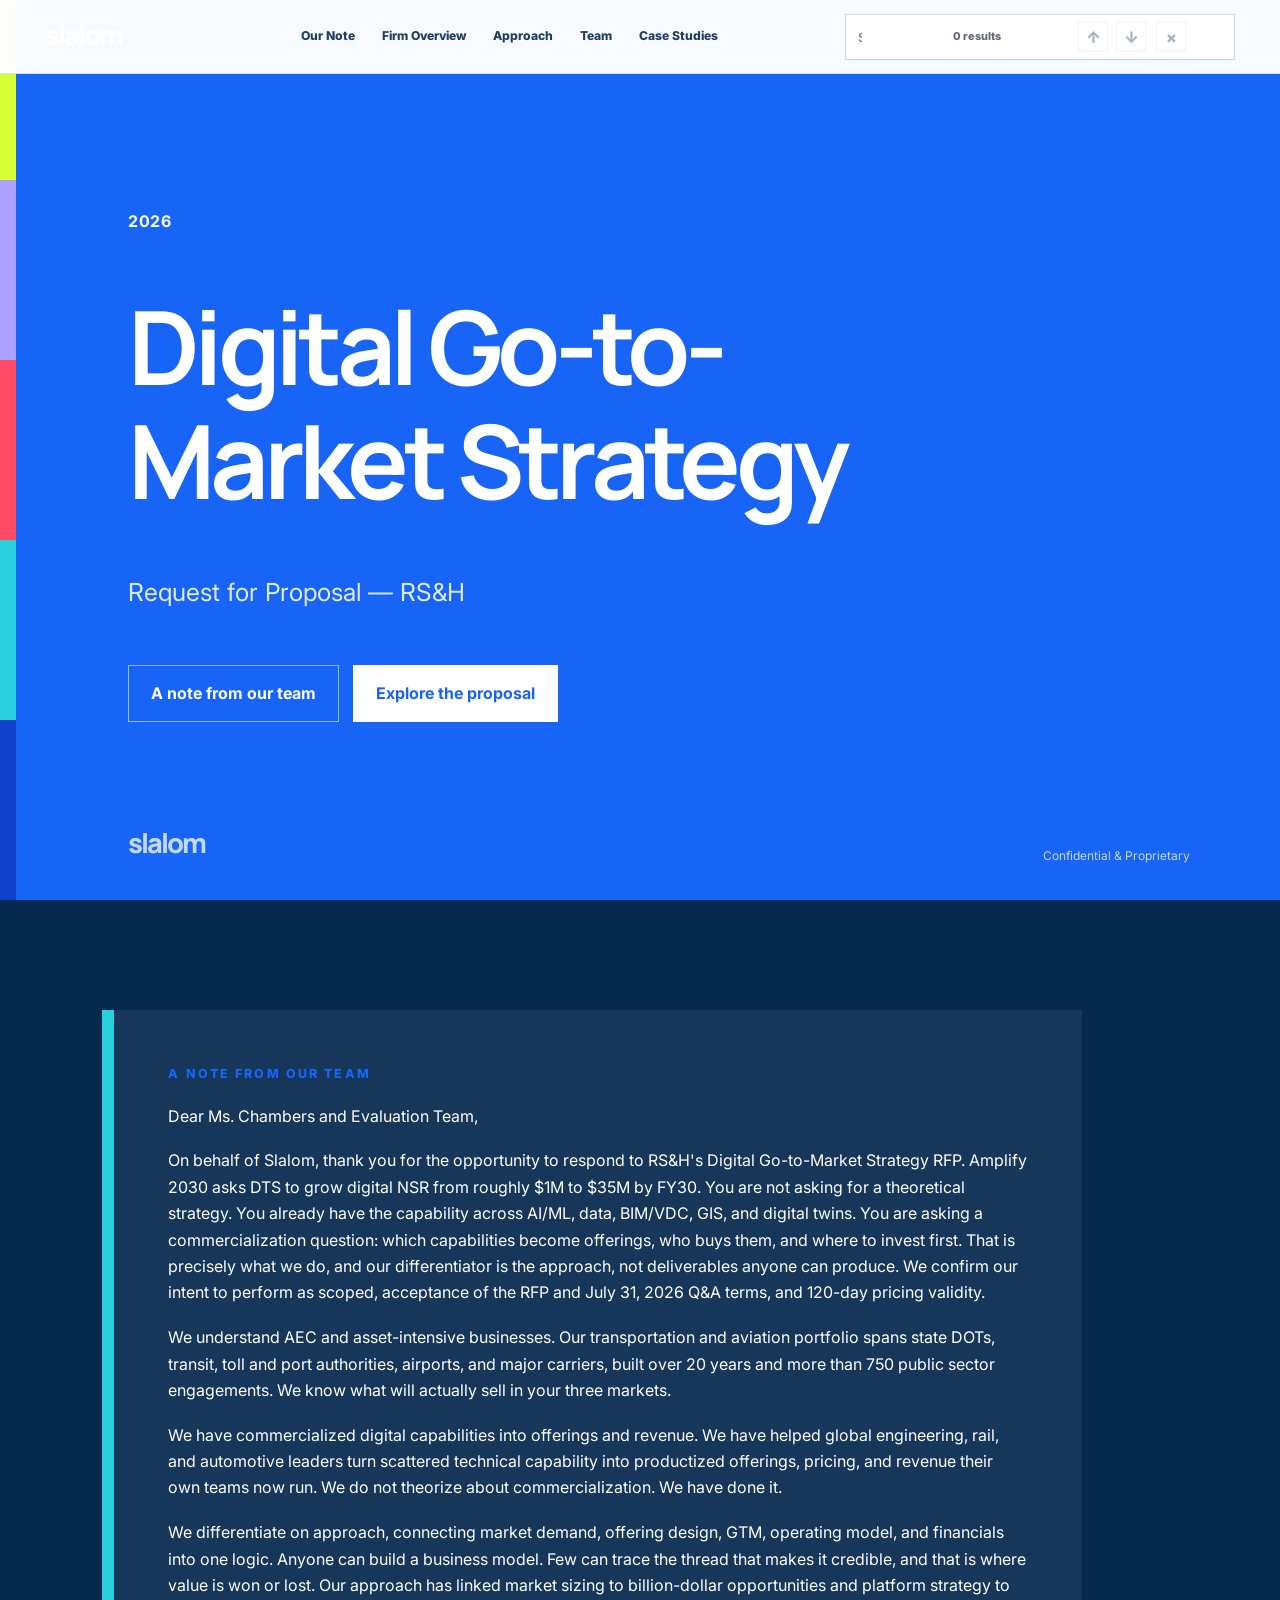
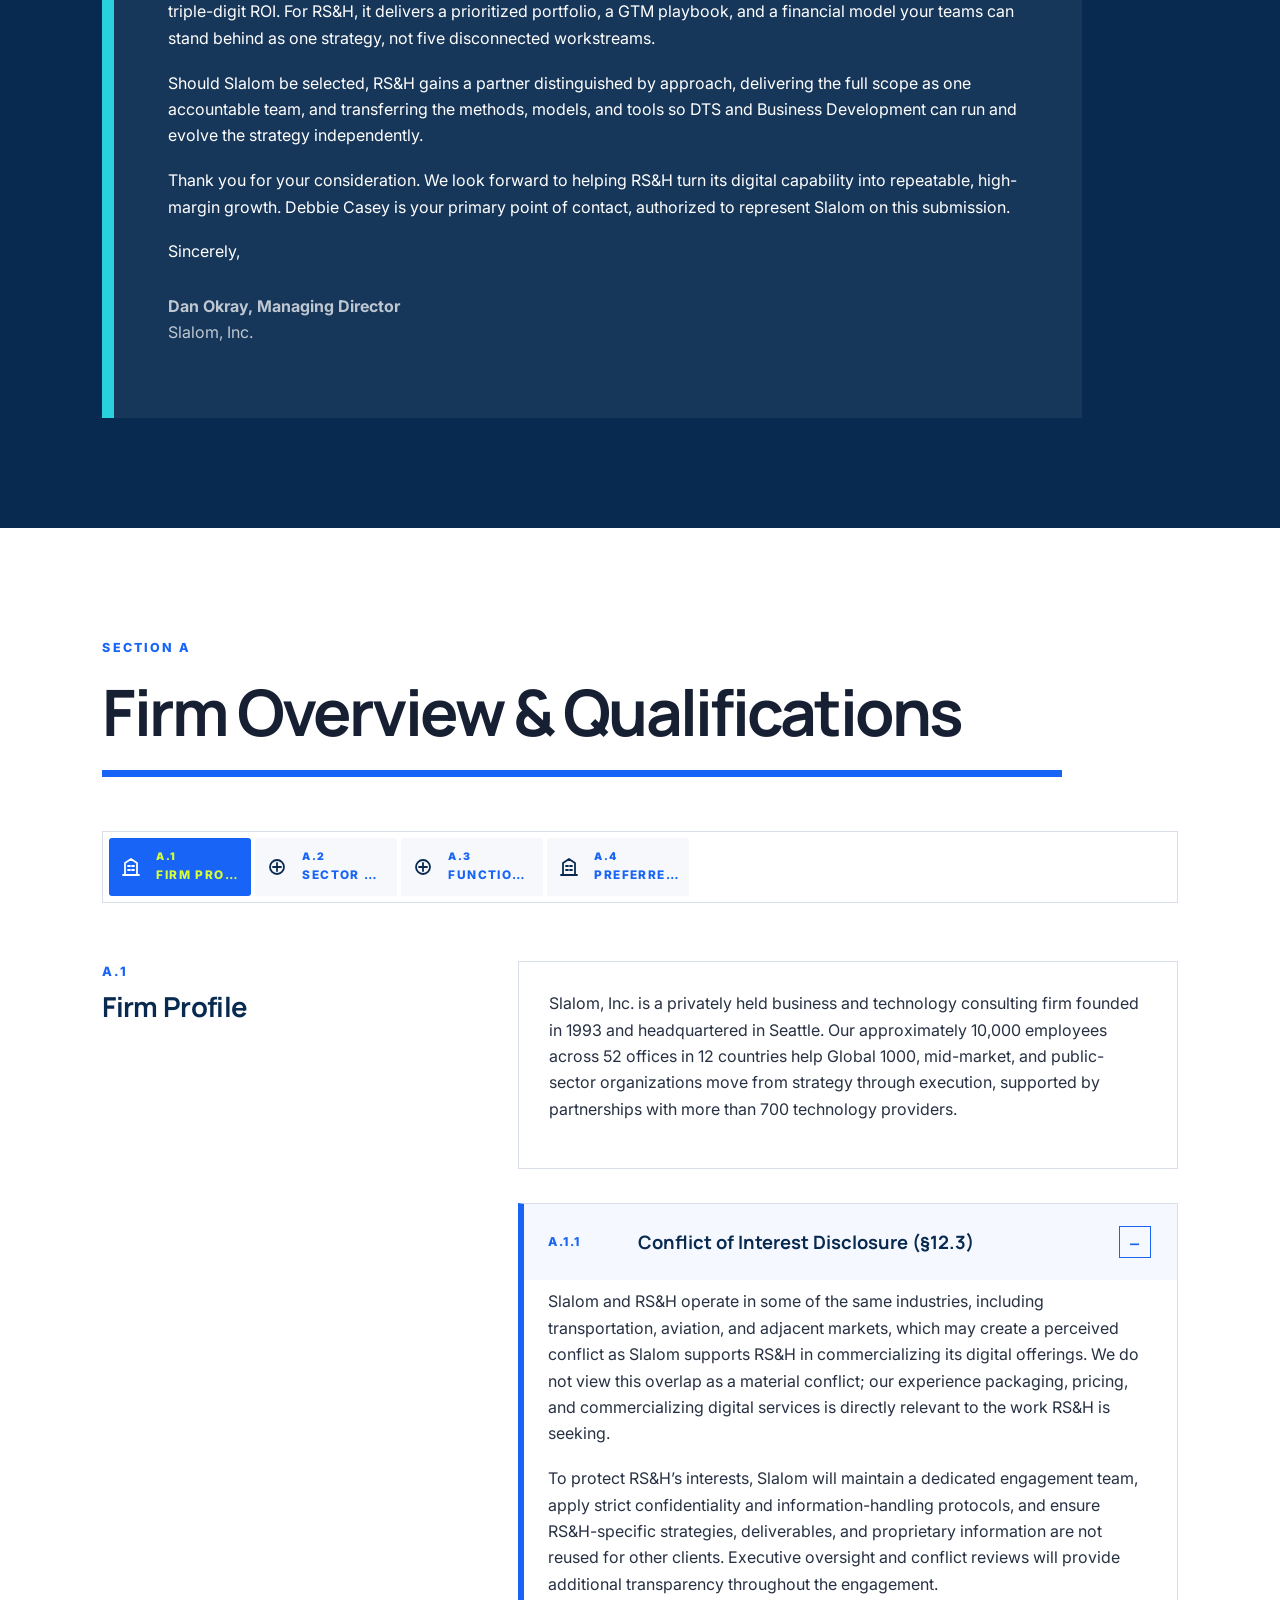
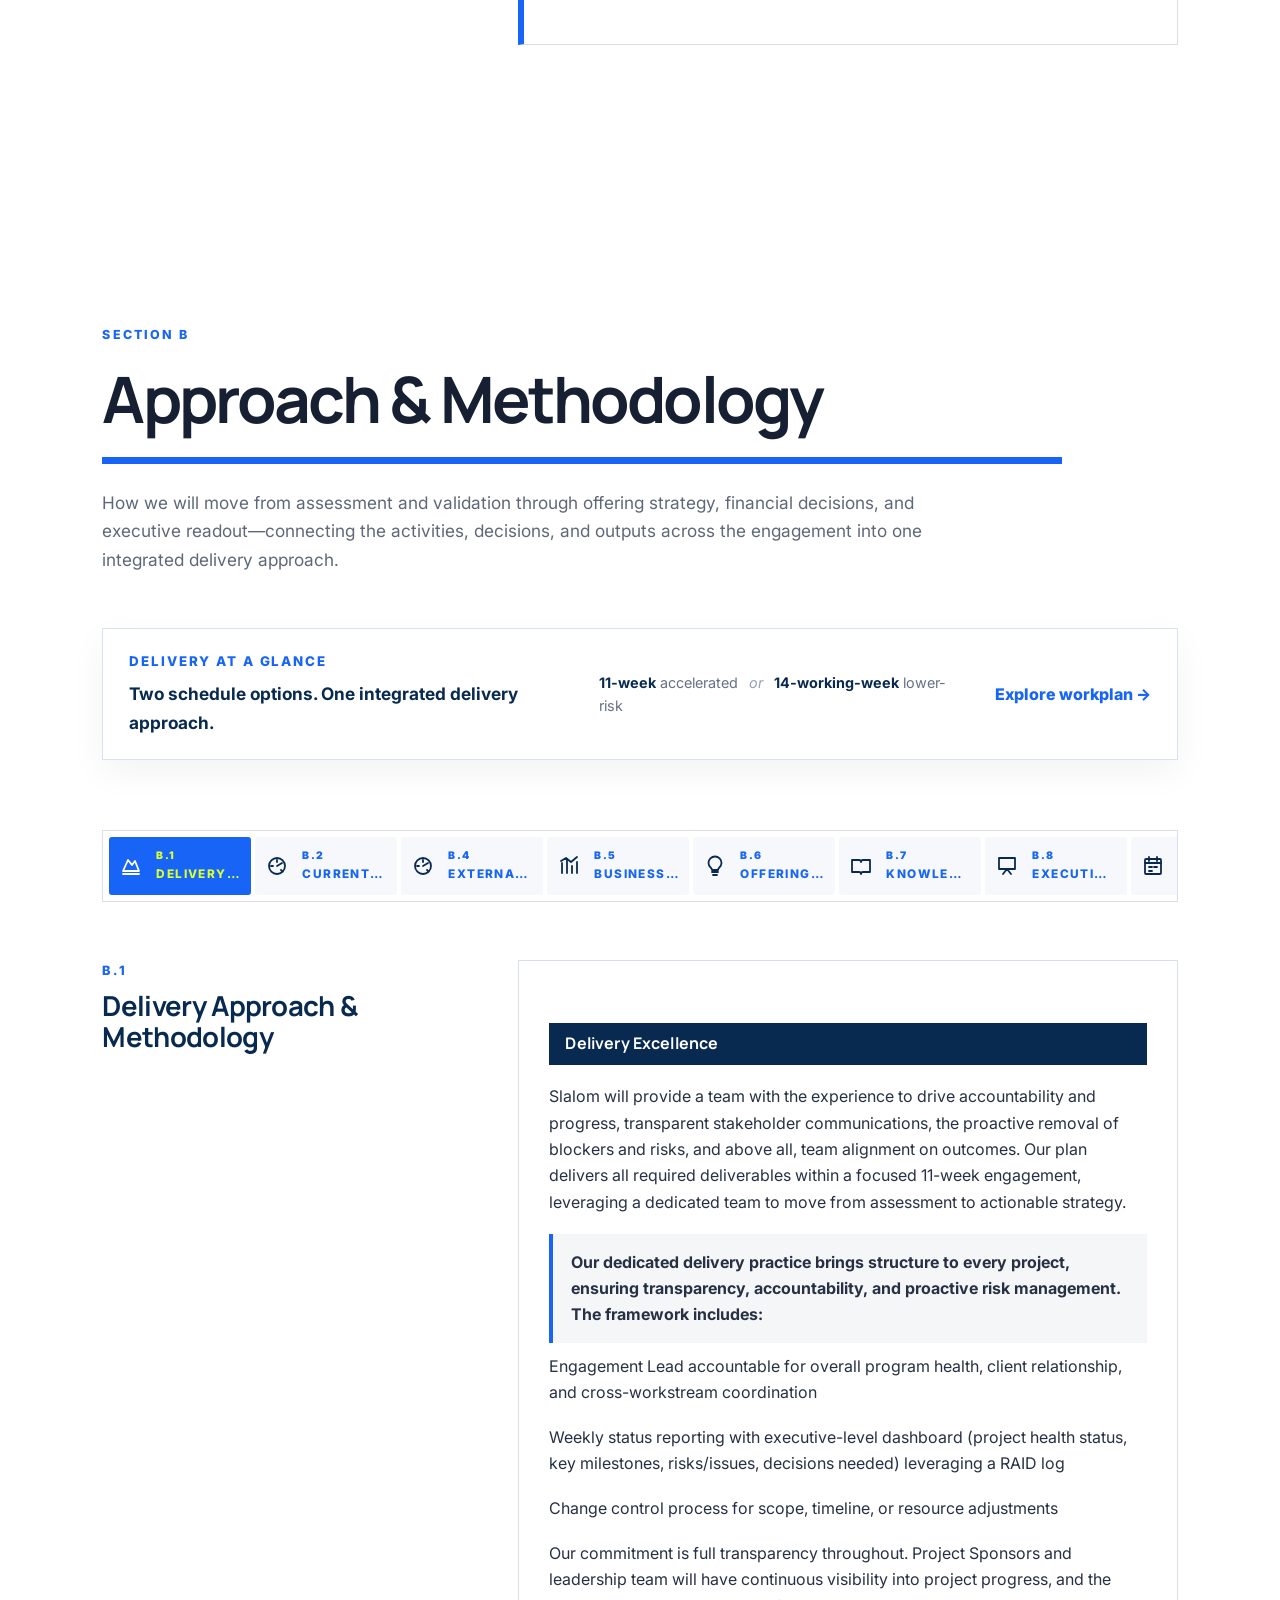
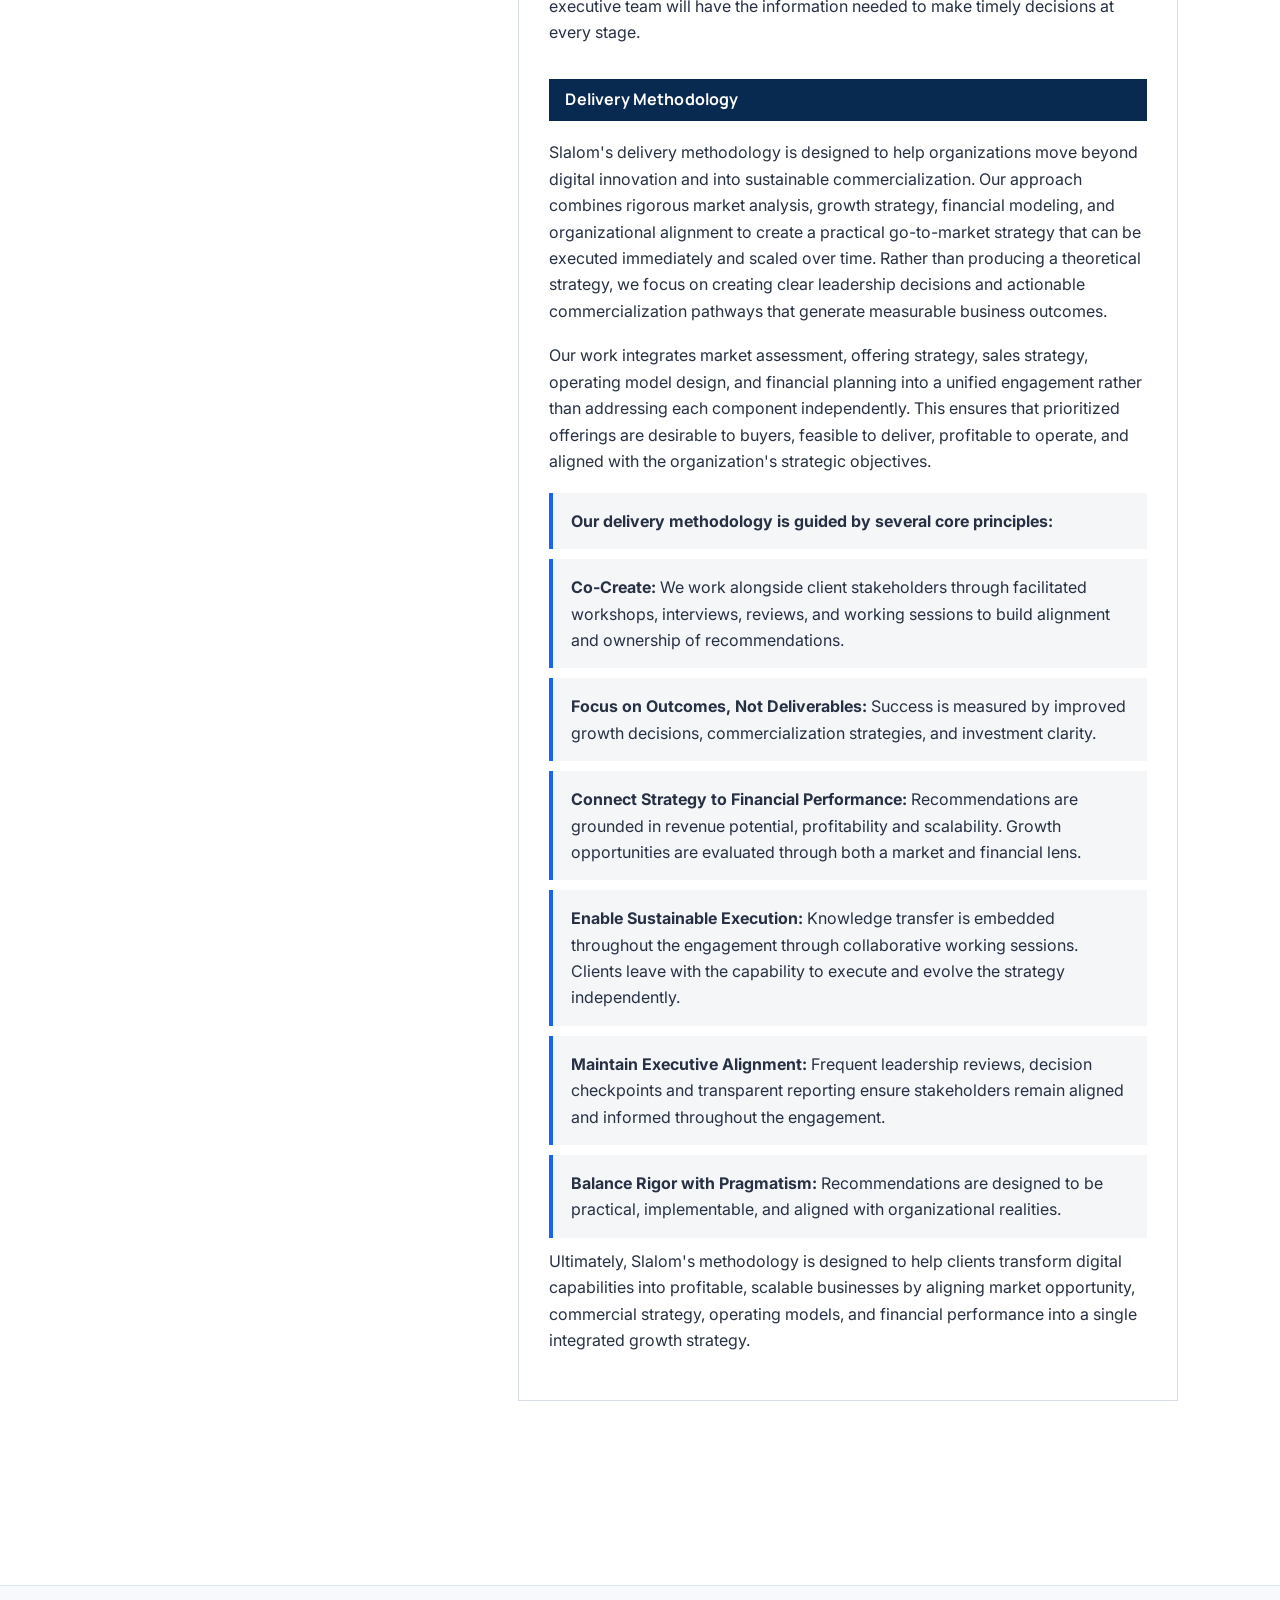
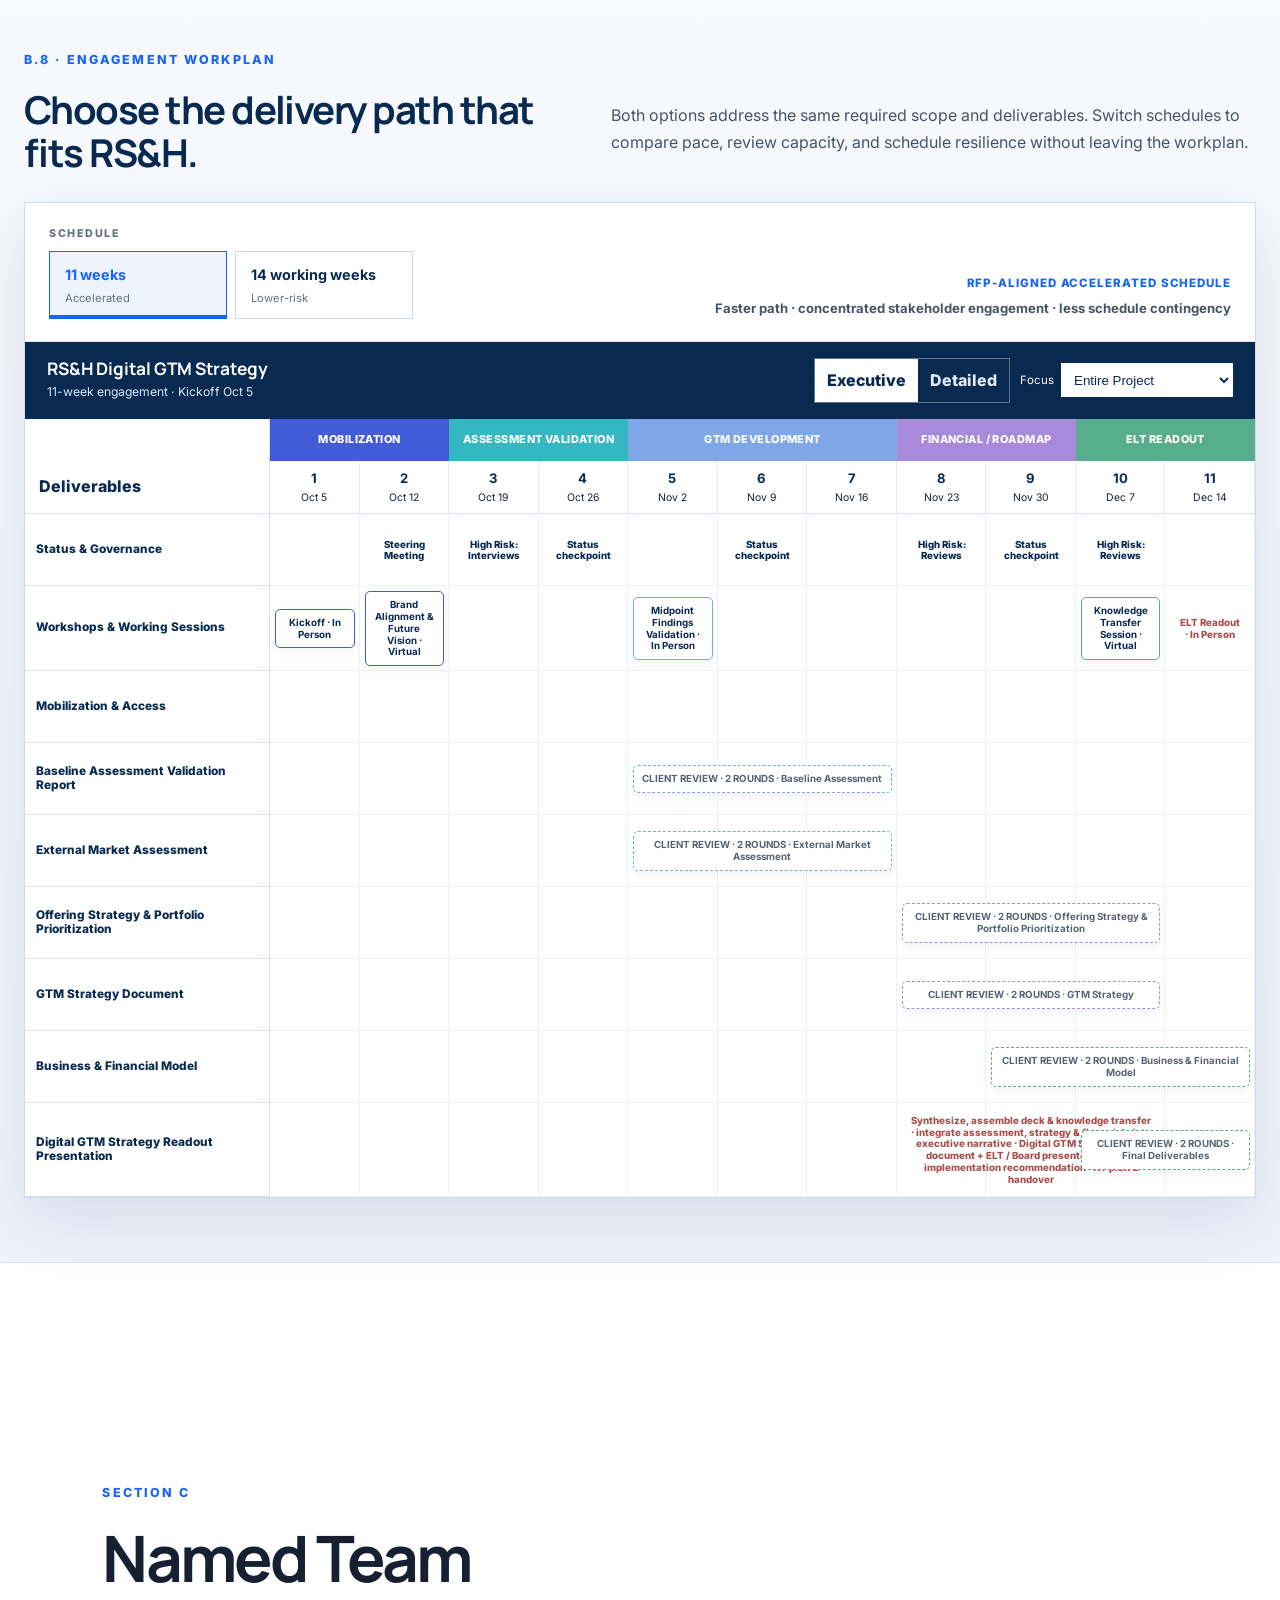
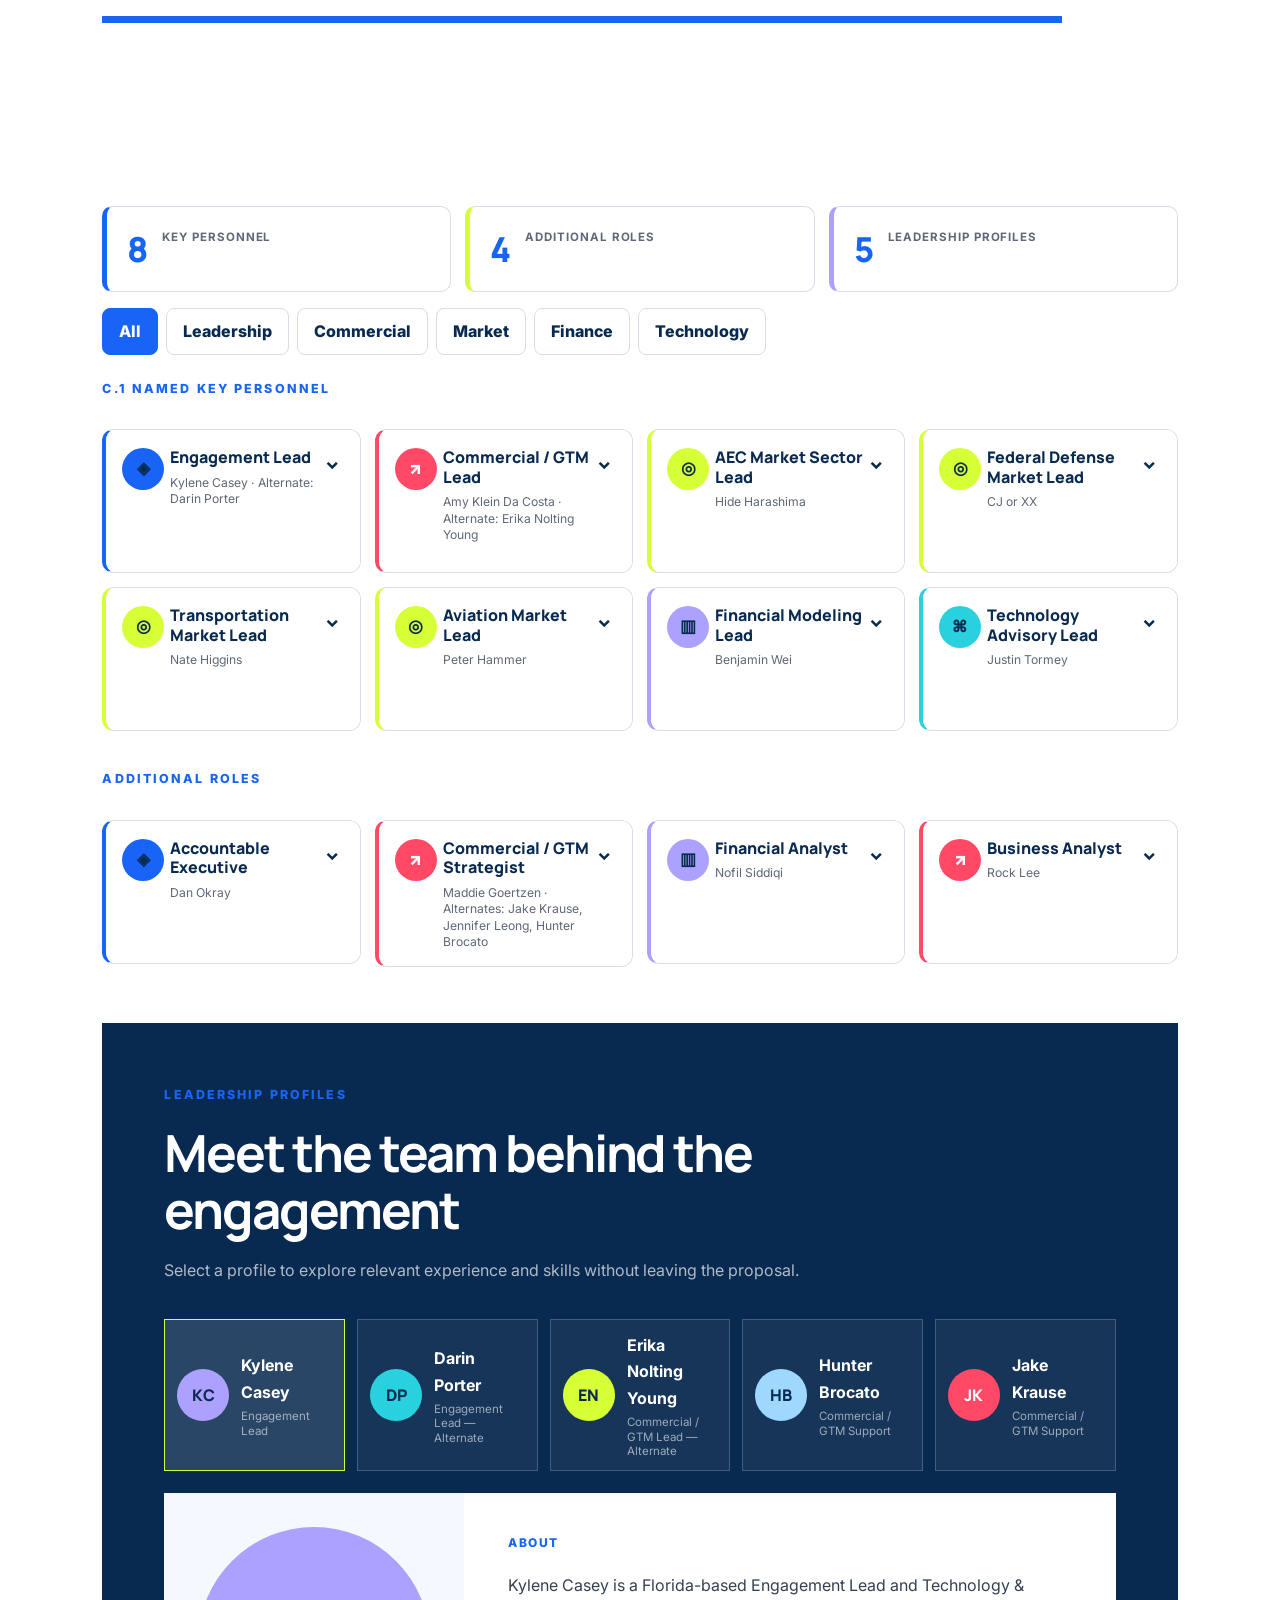
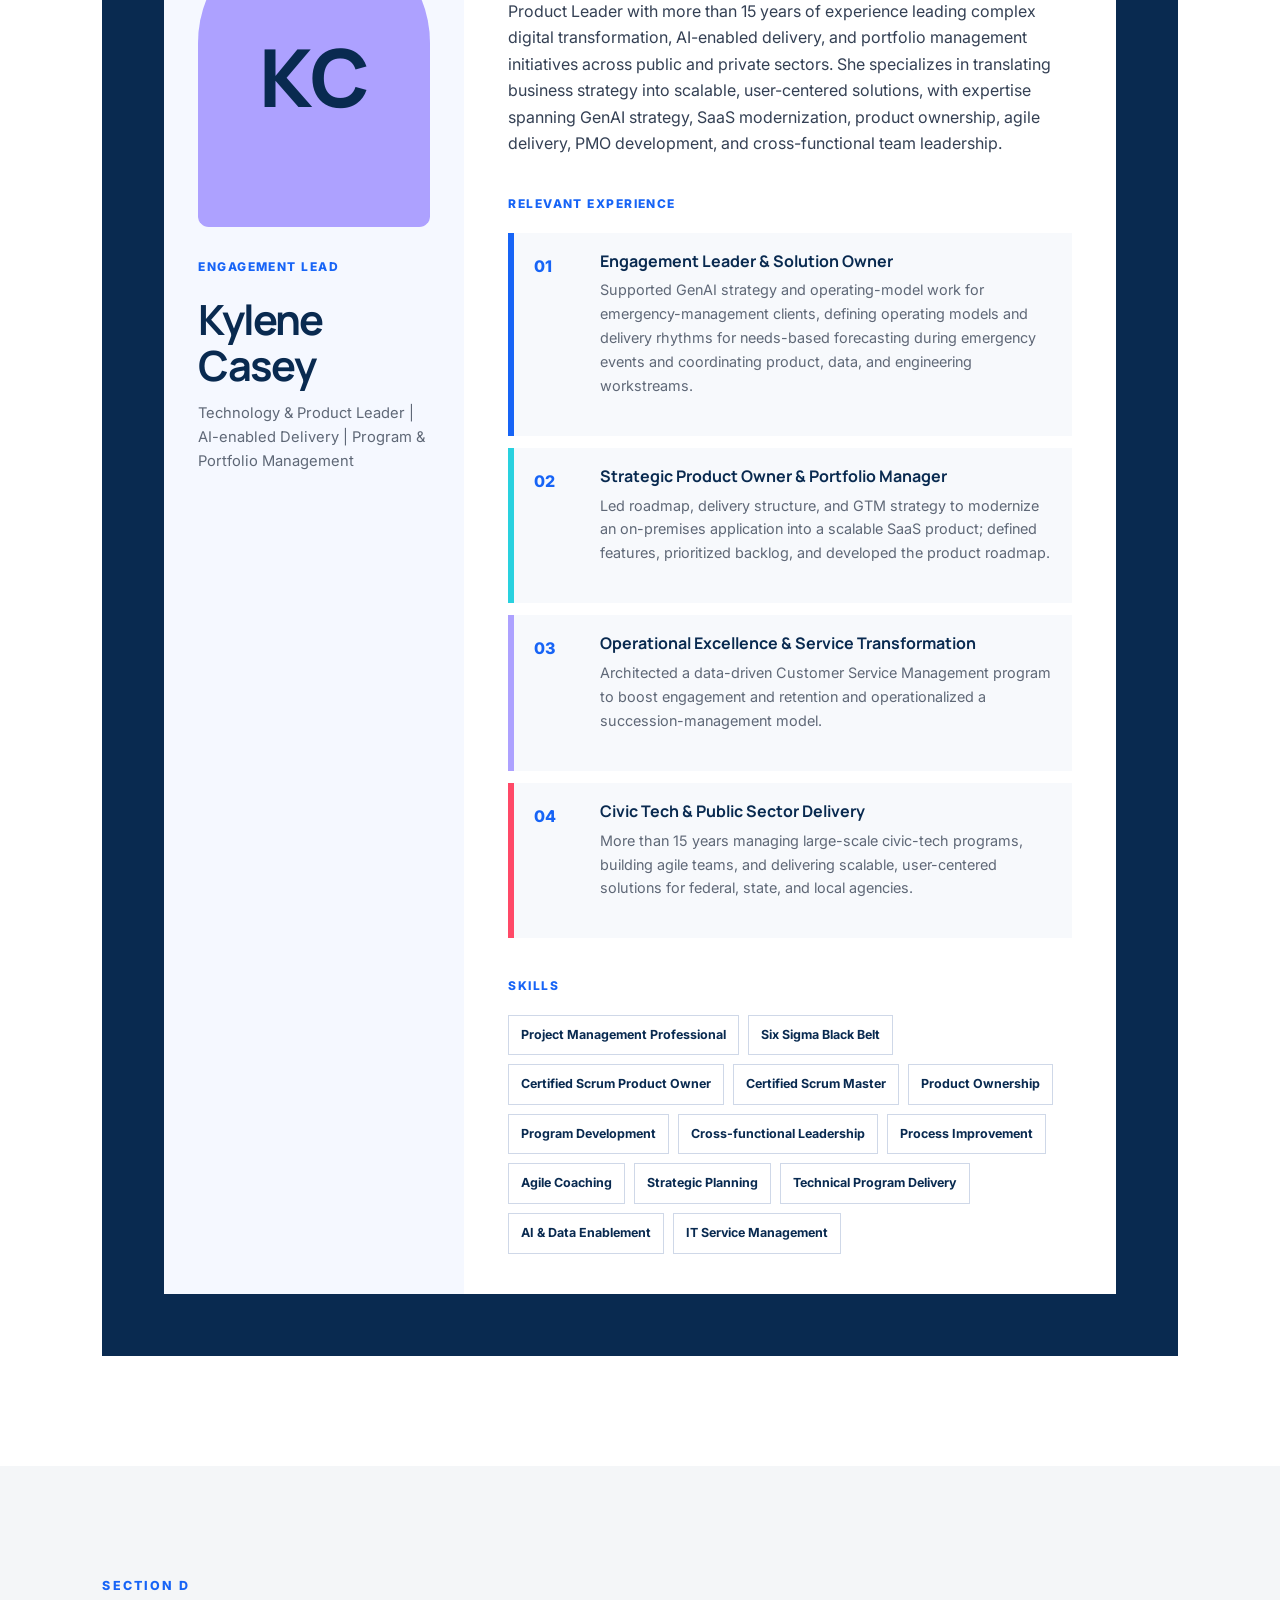
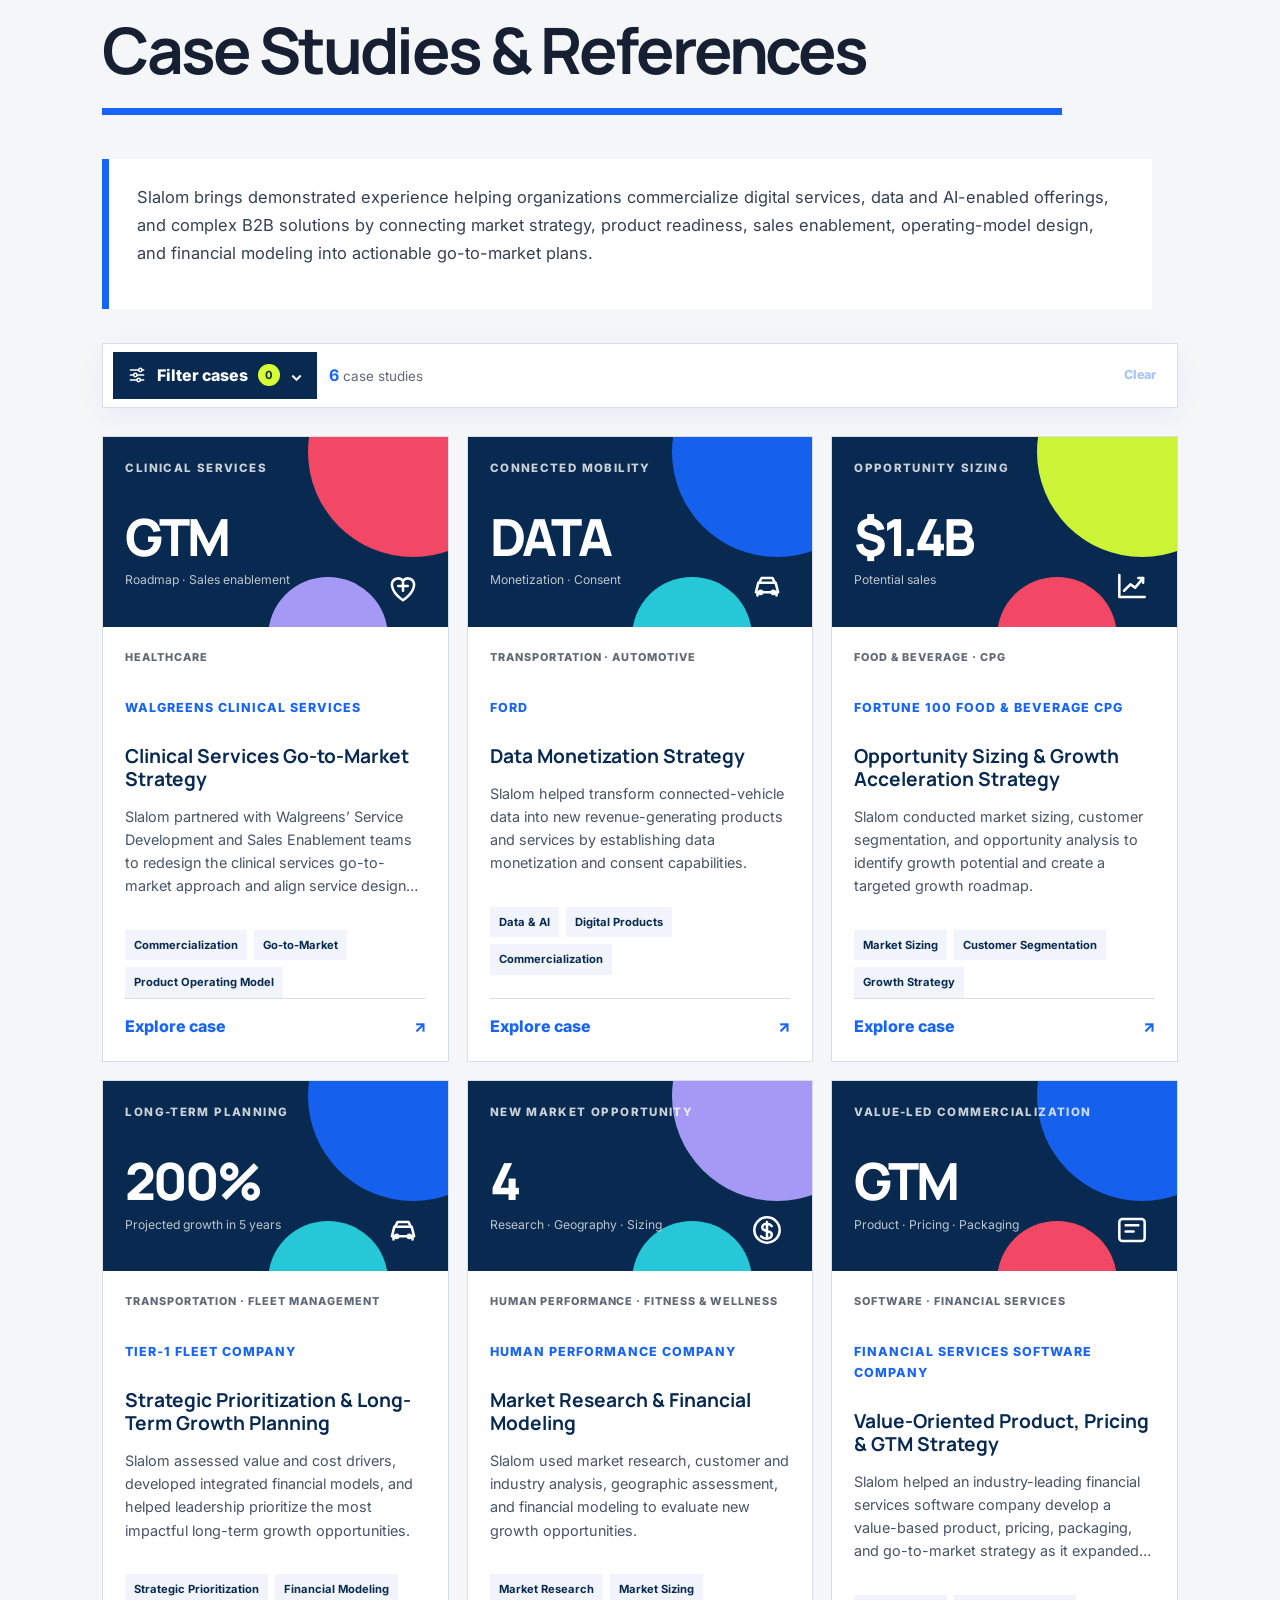
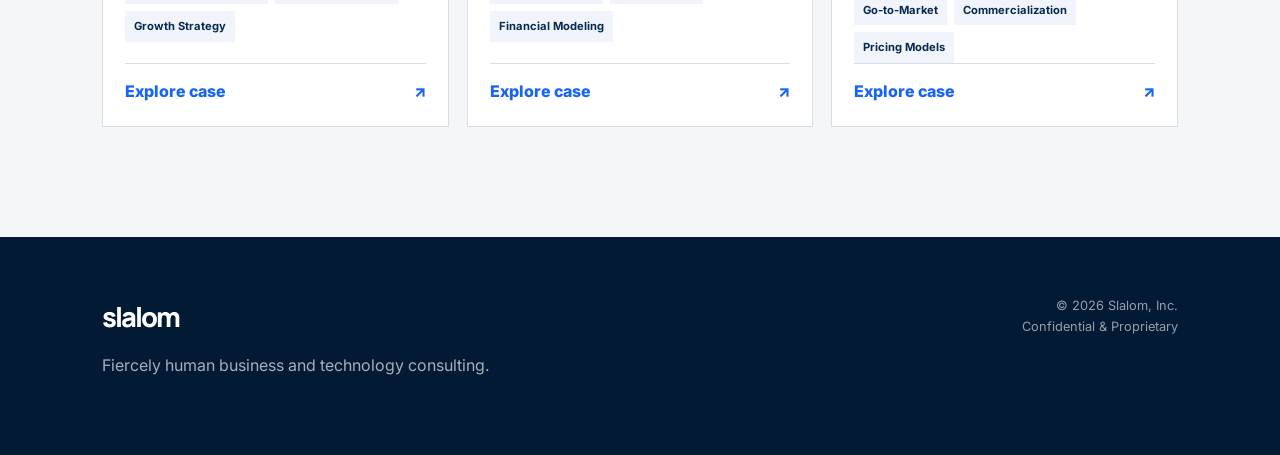
==== commit 53e44384: "Simplify Section B intro hierarchy" ====
--- a/rsh_microsite/index.html
+++ b/rsh_microsite/index.html
@@ -14,7 +14,7 @@
 <section class="hero"><div class="slalom-stripe" aria-hidden="true"><span></span><span></span><span></span><span></span><span></span></div><div class="hero-content reveal"><p class="hero-date">2026</p><h1>Digital Go-to-Market Strategy</h1><p class="hero-copy">Request for Proposal — RS&amp;H</p><div class="hero-actions"><a class="button button-secondary" href="#cover-letter">A note from our team</a><a class="button button-primary" href="#section-a">Explore the proposal</a></div></div><div class="hero-footer"><span class="brand-wordmark">slalom</span><span>Confidential &amp; Proprietary</span></div></section>
 <section id="cover-letter" class="section cover-letter-section"><div class="cover-letter-card reveal"><p class="eyebrow blue">A note from our team</p><div class="cover-letter-body"><p>Dear Ms. Chambers and Evaluation Team,</p><p>On behalf of Slalom, thank you for the opportunity to respond to RS&amp;H's Digital Go-to-Market Strategy RFP. Amplify 2030 asks DTS to grow digital NSR from roughly $1M to $35M by FY30. You are not asking for a theoretical strategy. You already have the capability across AI/ML, data, BIM/VDC, GIS, and digital twins. You are asking a commercialization question: which capabilities become offerings, who buys them, and where to invest first. That is precisely what we do, and our differentiator is the approach, not deliverables anyone can produce. We confirm our intent to perform as scoped, acceptance of the RFP and July 31, 2026 Q&amp;A terms, and 120-day pricing validity.</p><p>We understand AEC and asset-intensive businesses. Our transportation and aviation portfolio spans state DOTs, transit, toll and port authorities, airports, and major carriers, built over 20 years and more than 750 public sector engagements. We know what will actually sell in your three markets.</p><p>We have commercialized digital capabilities into offerings and revenue. We have helped global engineering, rail, and automotive leaders turn scattered technical capability into productized offerings, pricing, and revenue their own teams now run. We do not theorize about commercialization. We have done it.</p><p>We differentiate on approach, connecting market demand, offering design, GTM, operating model, and financials into one logic. Anyone can build a business model. Few can trace the thread that makes it credible, and that is where value is won or lost. Our approach has linked market sizing to billion-dollar opportunities and platform strategy to triple-digit ROI. For RS&amp;H, it delivers a prioritized portfolio, a GTM playbook, and a financial model your teams can stand behind as one strategy, not five disconnected workstreams.</p><p>Should Slalom be selected, RS&amp;H gains a partner distinguished by approach, delivering the full scope as one accountable team, and transferring the methods, models, and tools so DTS and Business Development can run and evolve the strategy independently.</p><p>Thank you for your consideration. We look forward to helping RS&amp;H turn its digital capability into repeatable, high-margin growth. Debbie Casey is your primary point of contact, authorized to represent Slalom on this submission.</p><p>Sincerely,</p><p><strong>Dan Okray, Managing Director</strong><br>Slalom, Inc.</p></div></div></section>
 <section id="section-a" class="section proposal-section"><div class="section-heading reveal"><p class="eyebrow blue">Section A</p><h2>Firm Overview &amp; Qualifications</h2></div><div id="section-a-content" class="section-a-content" aria-live="polite"><p class="loading-copy">Loading Section A content…</p></div></section>
-<section id="section-b" class="section section-soft proposal-section"><div class="section-heading section-b-hero-heading reveal"><p class="eyebrow blue">Section B</p><h2>Approach &amp; Methodology</h2><p>How we will move from assessment and validation through offering strategy, financial decisions, and executive readout.</p></div><a class="workplan-teaser reveal" href="#engagement-workplan"><span><small>DELIVERY AT A GLANCE</small><strong>Two schedule options. One integrated delivery approach.</strong></span><span class="workplan-teaser-options"><b>11-week</b> accelerated <i>or</i> <b>14-working-week</b> lower-risk</span><span class="workplan-teaser-link">Explore workplan →</span></a><div class="section-b-narrative-heading reveal"><p class="eyebrow blue">Delivery approach</p><h3>How the work comes together</h3><p>The methodology below explains the activities, decisions, and outputs across the engagement.</p></div><div id="section-b-content" class="section-a-content" aria-live="polite"><p class="loading-copy">Loading Section B content…</p></div><section id="engagement-workplan" class="engagement-workplan reveal"><div class="engagement-workplan-intro"><div><p class="eyebrow blue">B.8 · Engagement Workplan</p><h3>Choose the delivery path that fits RS&amp;H.</h3></div><p>Both options address the same required scope and deliverables. Switch schedules to compare pace, review capacity, and schedule resilience without leaving the workplan.</p></div><div id="workplan" aria-live="polite"></div></section></section>
+<section id="section-b" class="section section-soft proposal-section"><div class="section-heading section-b-hero-heading reveal"><p class="eyebrow blue">Section B</p><h2>Approach &amp; Methodology</h2><p>How we will move from assessment and validation through offering strategy, financial decisions, and executive readout—connecting the activities, decisions, and outputs across the engagement into one integrated delivery approach.</p></div><a class="workplan-teaser reveal" href="#engagement-workplan"><span><small>DELIVERY AT A GLANCE</small><strong>Two schedule options. One integrated delivery approach.</strong></span><span class="workplan-teaser-options"><b>11-week</b> accelerated <i>or</i> <b>14-working-week</b> lower-risk</span><span class="workplan-teaser-link">Explore workplan →</span></a><div id="section-b-content" class="section-a-content" aria-live="polite"><p class="loading-copy">Loading Section B content…</p></div><section id="engagement-workplan" class="engagement-workplan reveal"><div class="engagement-workplan-intro"><div><p class="eyebrow blue">B.8 · Engagement Workplan</p><h3>Choose the delivery path that fits RS&amp;H.</h3></div><p>Both options address the same required scope and deliverables. Switch schedules to compare pace, review capacity, and schedule resilience without leaving the workplan.</p></div><div id="workplan" aria-live="polite"></div></section></section>
 <section id="team" class="section team-section"><div class="section-heading reveal"><p class="eyebrow blue">Section C</p><h2>Named Team</h2></div><div id="team-content"></div></section>
 <section id="case-studies" class="section section-soft"><div class="section-heading reveal"><p class="eyebrow blue">Section D</p><h2>Case Studies &amp; References</h2></div><div id="case-studies-content" aria-live="polite"></div></section>
 </main><footer><div><span class="brand-wordmark">slalom</span><p>Fiercely human business and technology consulting.</p></div><div class="footer-meta"><span>© 2026 Slalom, Inc.</span><span>Confidential &amp; Proprietary</span></div></footer>
--- a/rsh_microsite/timeline.css
+++ b/rsh_microsite/timeline.css
@@ -1 +1 @@
-.workplan-shell{margin:28px 0 44px;border:1px solid var(--border);background:#fff;box-shadow:0 18px 50px rgba(4,24,55,.08);overflow:hidden}.workplan-head{display:flex;justify-content:space-between;gap:24px;align-items:center;padding:18px 22px;background:var(--navy);color:#fff}.workplan-head h3{margin:0;font-size:1.25rem}.workplan-head p{margin:4px 0 0;color:#d9e4fb;font-size:.82rem}.workplan-controls{display:flex;flex-wrap:wrap;gap:10px;align-items:center}.wp-toggle{display:inline-flex;border:1px solid rgba(255,255,255,.35);border-radius:8px;overflow:hidden}.wp-toggle button,.wp-menu-button{border:0;background:transparent;color:#dfe7f8;padding:8px 11px;font-weight:800;cursor:pointer}.wp-toggle button.is-active{background:#fff;color:var(--navy)}.wp-control-label{display:flex;align-items:center;gap:7px;font-size:.75rem}.wp-control-label select,.wp-control-label input{height:36px;border:1px solid rgba(255,255,255,.3);background:#fff;color:var(--navy);padding:0 9px;border-radius:6px}.wp-menu{position:relative}.wp-menu-pop{position:absolute;right:0;top:42px;z-index:15;width:170px;padding:6px;background:#fff;border:1px solid var(--border);box-shadow:0 16px 35px rgba(4,24,55,.18)}.wp-menu-pop[hidden]{display:none}.wp-menu-pop button{width:100%;padding:9px 10px;text-align:left;border:0;background:#fff;color:var(--navy);cursor:pointer}.wp-menu-pop button:hover{background:#eef4ff}.wp-grid-wrap{overflow:auto}.wp-grid{min-width:1180px;display:grid;grid-template-columns:245px repeat(11,minmax(78px,1fr));grid-template-rows:auto auto repeat(9,minmax(76px,auto));position:relative}.wp-deliverables-head{grid-column:1;grid-row:1/3;display:flex;align-items:flex-end;padding:16px 14px;border-right:1px solid var(--border);border-bottom:1px solid var(--border);background:#fff;color:var(--navy);font-size:1rem;font-weight:800}.wp-phase{padding:13px 8px;text-align:center;color:#fff;font-size:.75rem;font-weight:800;letter-spacing:.03em;text-transform:uppercase}.wp-phase.mobilization{background:#445bd8}.wp-phase.assessment{background:#34b7c1}.wp-phase.gtm{background:#7fa7e8}.wp-phase.financial{background:#a78ad9}.wp-phase.readout{background:#ef8b88}.wp-week-label{padding:9px 4px;text-align:center;border-right:1px solid #e7ebf2;border-bottom:1px solid var(--border);font-size:.72rem;background:#fff}.wp-week-label strong{display:block;color:var(--navy);font-size:.9rem}.wp-row-label{display:flex;align-items:center;padding:14px;border-right:1px solid var(--border);border-bottom:1px solid var(--border);font-weight:800;color:var(--navy);background:#fff;line-height:1.2}.wp-cell{min-height:76px;border-right:1px solid #edf0f5;border-bottom:1px solid #edf0f5;background:#fff}.wp-item{align-self:center;z-index:2;margin:6px;padding:8px 9px;border:1.5px solid currentColor;border-radius:7px;background:#fff;color:var(--navy);font-size:.68rem;font-weight:700;line-height:1.25;cursor:pointer;box-shadow:0 5px 12px rgba(4,24,55,.06);transition:transform .18s ease,opacity .18s ease}.wp-item:hover{transform:translateY(-2px)}.wp-item.activity{background:#dff4f6}.wp-item.workshop{background:#fff}.wp-item.draft-deliverable{background:#fff;color:#596274}.wp-item.client-review{background:#fff;color:#4d5870}.wp-item.revisions{background:#f5f5f8;color:#6d7180;font-style:italic}.wp-item.final-deliverable{background:#e8f6ea;color:#2f7d3b}.wp-item.phase-mobilization{border-color:#445bd8;color:#3349bd}.wp-item.phase-assessment{border-color:#34b7c1;color:#126a72}.wp-item.phase-gtm{border-color:#7fa7e8;color:#315f9f}.wp-item.phase-financial{border-color:#a78ad9;color:#6f55a7}.wp-item.phase-readout{border-color:#ef8b88;color:#a94f4d}.wp-item.is-milestone{display:flex;justify-content:center;align-items:center;gap:6px;border:0;background:transparent!important;box-shadow:none;padding:4px 2px;font-weight:800}.wp-item.is-milestone:hover{transform:none}.wp-milestone-icon{font-size:1.15rem;line-height:1}.wp-item.kickoff,.wp-item.elt-readout{color:#d44b58}.wp-item.governance-milestone{color:#4d64da}.wp-item.midpoint-review{color:#d44b58}.wp-item.is-muted{opacity:.18}.wp-item:focus-visible,.wp-toggle button:focus-visible,.wp-menu-button:focus-visible,.wp-control-label select:focus-visible,.wp-control-label input:focus-visible{outline:3px solid var(--lime);outline-offset:2px}.wp-detail[hidden]{display:none}.wp-detail{position:fixed;inset:0;z-index:1100;display:grid;grid-template-columns:1fr minmax(380px,620px)}.wp-detail-backdrop{border:0;background:rgba(4,24,55,.55)}.wp-detail-panel{position:relative;background:#fff;padding:32px;overflow:auto;outline:none}.wp-detail-close{position:absolute;right:20px;top:20px;width:40px;height:40px;border:1px solid var(--border);background:#fff;font-size:1.4rem}.wp-detail-panel h2{max-width:85%;font-size:2.2rem;color:var(--navy)}.wp-detail-meta{display:flex;flex-wrap:wrap;gap:7px;margin:16px 0}.wp-detail-meta span{padding:6px 9px;background:#eef4ff;color:var(--navy);font-size:.72rem;font-weight:800}.wp-detail-section{padding:20px 0;border-top:1px solid var(--border)}.wp-detail-section h4{margin-bottom:8px;color:var(--blue);font-size:.75rem;text-transform:uppercase;letter-spacing:.08em}.wp-detail-section p,.wp-detail-section li{line-height:1.65;color:#475467}.wp-mobile{display:none}.wp-mobile-phase{border:1px solid var(--border);background:#fff;margin-bottom:10px}.wp-mobile-phase button{width:100%;padding:16px;border:0;background:#fff;text-align:left;font-weight:800;color:var(--navy)}.wp-mobile-body{padding:0 16px 16px}.wp-mobile-item{width:100%;margin-top:8px;padding:12px;border:1px solid var(--border);background:#f9fbff;text-align:left}.wp-mobile-item[hidden]{display:none}.section-b-hero-heading{max-width:900px;margin-bottom:34px}.section-b-hero-heading>p:last-child{max-width:720px;margin-top:16px;color:#475467;font-size:1.12rem;line-height:1.65}.section-b-workplan-hero{margin:0 calc(50% - 50vw);padding:34px max(24px,calc((100vw - 1240px)/2));background:linear-gradient(180deg,#f5f8ff 0%,#edf3ff 100%);border-top:1px solid #dce6f7;border-bottom:1px solid #dce6f7}.workplan-hero-intro{display:grid;grid-template-columns:minmax(280px,.8fr) minmax(360px,1.2fr);gap:44px;align-items:end;margin-bottom:18px}.workplan-hero-intro h3{margin-top:6px;color:var(--navy);font-size:clamp(1.8rem,3vw,3rem);letter-spacing:-.035em}.workplan-hero-intro>p{color:#475467;font-size:1rem;line-height:1.7}.section-b-workplan-hero .workplan-shell{margin:0;border-color:#cfdcf1;box-shadow:0 24px 60px rgba(4,24,55,.12)}.section-b-narrative-heading{max-width:820px;margin:88px 0 30px;padding-top:34px;border-top:1px solid var(--border)}.section-b-narrative-heading h3{margin-top:7px;color:var(--navy);font-size:clamp(2rem,3.4vw,3.2rem);letter-spacing:-.035em}.section-b-narrative-heading>p:last-child{max-width:680px;margin-top:14px;color:#475467;line-height:1.7}@media(max-width:820px){.workplan-head{align-items:flex-start;flex-direction:column}.workplan-controls{width:100%}.wp-grid-wrap{display:none}.wp-mobile{display:block;padding:16px}.wp-control-label{flex:1}.wp-control-label select,.wp-control-label input{width:100%}.wp-detail{grid-template-columns:1fr}.wp-detail-backdrop{display:none}.wp-detail-panel{grid-column:1}.section-b-workplan-hero{margin-left:-22px;margin-right:-22px;padding:28px 22px}.workplan-hero-intro{grid-template-columns:1fr;gap:14px}.section-b-narrative-heading{margin-top:64px}}@media print{.workplan-controls,.wp-detail{display:none!important}.wp-grid-wrap{display:block!important;overflow:visible}.wp-grid{transform:scale(.78);transform-origin:top left;width:128%}}@media(prefers-reduced-motion:reduce){.wp-item{transition:none}}+.workplan-teaser{display:grid;grid-template-columns:1.2fr 1fr auto;gap:28px;align-items:center;margin:34px 0 70px;padding:22px 26px;border:1px solid #d8e2f2;background:#fff;color:var(--navy);text-decoration:none;box-shadow:0 12px 34px rgba(4,24,55,.05);transition:transform .2s ease,box-shadow .2s ease}.workplan-teaser:hover{transform:translateY(-2px);box-shadow:0 18px 42px rgba(4,24,55,.09)}.workplan-teaser small{display:block;margin-bottom:7px;color:var(--blue);font-weight:800;letter-spacing:.14em}.workplan-teaser strong{font-size:1.08rem}.workplan-teaser-options{color:#667085;font-size:.9rem}.workplan-teaser-options b{color:var(--navy)}.workplan-teaser-options i{padding:0 7px;color:#98a2b3}.workplan-teaser-link{color:var(--blue);font-weight:800;white-space:nowrap}.engagement-workplan{scroll-margin-top:90px;margin:90px calc(50% - 50vw) 0;padding:64px max(24px,calc((100vw - 1440px)/2));background:linear-gradient(180deg,#f7f9fd,#eef3fb);border-top:1px solid #dce5f2;border-bottom:1px solid #dce5f2}.engagement-workplan-intro{display:grid;grid-template-columns:.9fr 1.1fr;gap:60px;align-items:end;max-width:1240px;margin:0 auto 28px}.engagement-workplan-intro h3{margin-top:8px;color:var(--navy);font-size:clamp(2rem,3vw,3.1rem);letter-spacing:-.04em}.engagement-workplan-intro>p{color:#475467;line-height:1.7}.workplan-shell{max-width:1440px;margin:0 auto;border:1px solid #cfdaeb;background:#fff;box-shadow:0 22px 60px rgba(4,24,55,.1);overflow:hidden}.wp-schedule-bar{display:flex;justify-content:space-between;gap:32px;align-items:flex-end;padding:22px 24px;background:#fff;border-bottom:1px solid #dce4f0}.wp-control-eyebrow{display:block;margin-bottom:8px;color:#667085;font-size:.67rem;font-weight:800;letter-spacing:.14em}.wp-schedule-toggle{display:flex;gap:8px}.wp-schedule-toggle button{min-width:178px;padding:11px 15px;border:1px solid #cfd9e8;background:#fff;color:var(--navy);text-align:left;cursor:pointer}.wp-schedule-toggle button strong,.wp-schedule-toggle button span{display:block}.wp-schedule-toggle button strong{font-size:.9rem}.wp-schedule-toggle button span{margin-top:2px;color:#667085;font-size:.7rem}.wp-schedule-toggle button.is-active{border-color:var(--blue);background:#eef4ff;box-shadow:inset 0 -3px 0 var(--blue)}.wp-schedule-toggle button.is-active strong{color:var(--blue)}.wp-tradeoff{text-align:right}.wp-tradeoff span,.wp-tradeoff strong{display:block}.wp-tradeoff span{color:var(--blue);font-size:.72rem;font-weight:800;text-transform:uppercase;letter-spacing:.08em}.wp-tradeoff strong{margin-top:5px;color:#475467;font-size:.82rem}.workplan-head{display:flex;justify-content:space-between;gap:24px;align-items:center;padding:16px 22px;background:var(--navy);color:#fff}.workplan-head h3{margin:0;font-size:1.08rem}.workplan-head p{margin:4px 0 0;color:#d9e4fb;font-size:.76rem}.workplan-controls{display:flex;gap:10px;align-items:center}.wp-toggle{display:inline-flex;border:1px solid rgba(255,255,255,.35);overflow:hidden}.wp-toggle button{border:0;background:transparent;color:#dfe7f8;padding:8px 12px;font-weight:800;cursor:pointer}.wp-toggle button.is-active{background:#fff;color:var(--navy)}.wp-control-label{display:flex;align-items:center;gap:7px;font-size:.72rem}.wp-control-label select{height:34px;border:1px solid rgba(255,255,255,.3);background:#fff;color:var(--navy);padding:0 8px}.wp-grid-wrap{overflow:auto}.wp-grid{min-width:max(1180px,calc(245px + var(--weeks)*82px));display:grid;grid-template-columns:245px repeat(var(--weeks),minmax(78px,1fr));grid-template-rows:auto auto repeat(9,minmax(72px,auto));position:relative}.wp-deliverables-head{grid-column:1;grid-row:1/3;display:flex;align-items:flex-end;padding:14px;border-right:1px solid var(--border);border-bottom:1px solid var(--border);font-weight:800;color:var(--navy)}.wp-phase{padding:12px 6px;text-align:center;color:#fff;font-size:.68rem;font-weight:800;letter-spacing:.04em;text-transform:uppercase}.wp-phase.mobilization{background:#445bd8}.wp-phase.assessment{background:#34b7c1}.wp-phase.gtm{background:#7fa7e8}.wp-phase.financial{background:#a78ad9}.wp-phase.prep{background:#ef8b88}.wp-phase.readout{background:#58ad8c}.wp-week-label{padding:7px 3px;text-align:center;border-right:1px solid #e7ebf2;border-bottom:1px solid var(--border);font-size:.65rem;background:#fff}.wp-week-label strong{display:block;color:var(--navy);font-size:.82rem}.wp-week-label small{display:block;margin-top:3px;color:#8b93a3;font-size:.52rem}.wp-week-label.is-holiday,.wp-cell.is-holiday{background:repeating-linear-gradient(135deg,#f4f5f7,#f4f5f7 7px,#eceef2 7px,#eceef2 14px)}.wp-row-label{display:flex;align-items:center;padding:11px;border-right:1px solid var(--border);border-bottom:1px solid var(--border);font-size:.74rem;font-weight:800;color:var(--navy);background:#fff;line-height:1.18}.wp-cell{min-height:72px;border-right:1px solid #edf0f5;border-bottom:1px solid #edf0f5;background:#fff}.wp-item{align-self:center;z-index:2;margin:5px;padding:7px 8px;border:1.4px solid currentColor;border-radius:5px;background:#fff;color:var(--navy);font-size:.61rem;font-weight:700;line-height:1.2;cursor:pointer;box-shadow:0 4px 10px rgba(4,24,55,.05);transition:transform .18s ease,opacity .18s ease}.wp-item:hover{transform:translateY(-2px)}.wp-item.activity{background:#e8f2ff}.wp-item.client-review{background:#fff;color:#596274;border-style:dashed}.wp-item.elt-readout{background:#fde9e7;color:#a94f4d}.wp-item.phase-mobilization{border-color:#445bd8}.wp-item.phase-assessment{border-color:#34b7c1}.wp-item.phase-gtm{border-color:#7fa7e8}.wp-item.phase-financial{border-color:#a78ad9}.wp-item.phase-readout{border-color:#58ad8c}.wp-item.is-milestone{border:0;background:transparent;box-shadow:none;font-weight:800}.wp-item.is-muted{opacity:.16}.wp-detail[hidden]{display:none}.wp-detail{position:fixed;inset:0;z-index:1100;display:grid;grid-template-columns:1fr minmax(380px,620px)}.wp-detail-backdrop{border:0;background:rgba(4,24,55,.55)}.wp-detail-panel{position:relative;background:#fff;padding:32px;overflow:auto;outline:none}.wp-detail-close{position:absolute;right:20px;top:20px;width:40px;height:40px;border:1px solid var(--border);background:#fff;font-size:1.4rem}.wp-detail-panel h2{max-width:85%;font-size:2rem;color:var(--navy)}.wp-detail-meta{display:flex;flex-wrap:wrap;gap:7px;margin:16px 0}.wp-detail-meta span{padding:6px 9px;background:#eef4ff;color:var(--navy);font-size:.72rem;font-weight:800}.wp-detail-section{padding:20px 0;border-top:1px solid var(--border)}.wp-detail-section h4{margin-bottom:8px;color:var(--blue);font-size:.75rem;text-transform:uppercase}.wp-detail-section p{line-height:1.65;color:#475467}.wp-mobile{display:none}@media(max-width:900px){.workplan-teaser{grid-template-columns:1fr;gap:12px}.engagement-workplan-intro{grid-template-columns:1fr;gap:16px}.wp-schedule-bar,.workplan-head{align-items:flex-start;flex-direction:column}.wp-tradeoff{text-align:left}.wp-schedule-toggle{width:100%}.wp-schedule-toggle button{min-width:0;flex:1}.wp-grid-wrap{display:none}.wp-mobile{display:block;padding:16px}.wp-mobile-phase{border:1px solid var(--border);margin-bottom:10px}.wp-mobile-phase>button{width:100%;padding:14px;border:0;background:#fff;text-align:left;font-weight:800;color:var(--navy)}.wp-mobile-body{padding:0 12px 12px}.wp-mobile-item{width:100%;margin-top:8px;padding:11px;border:1px solid var(--border);background:#f9fbff;text-align:left}.wp-detail{grid-template-columns:1fr}.wp-detail-backdrop{display:none}}@media(prefers-reduced-motion:reduce){.wp-item,.workplan-teaser{transition:none}}
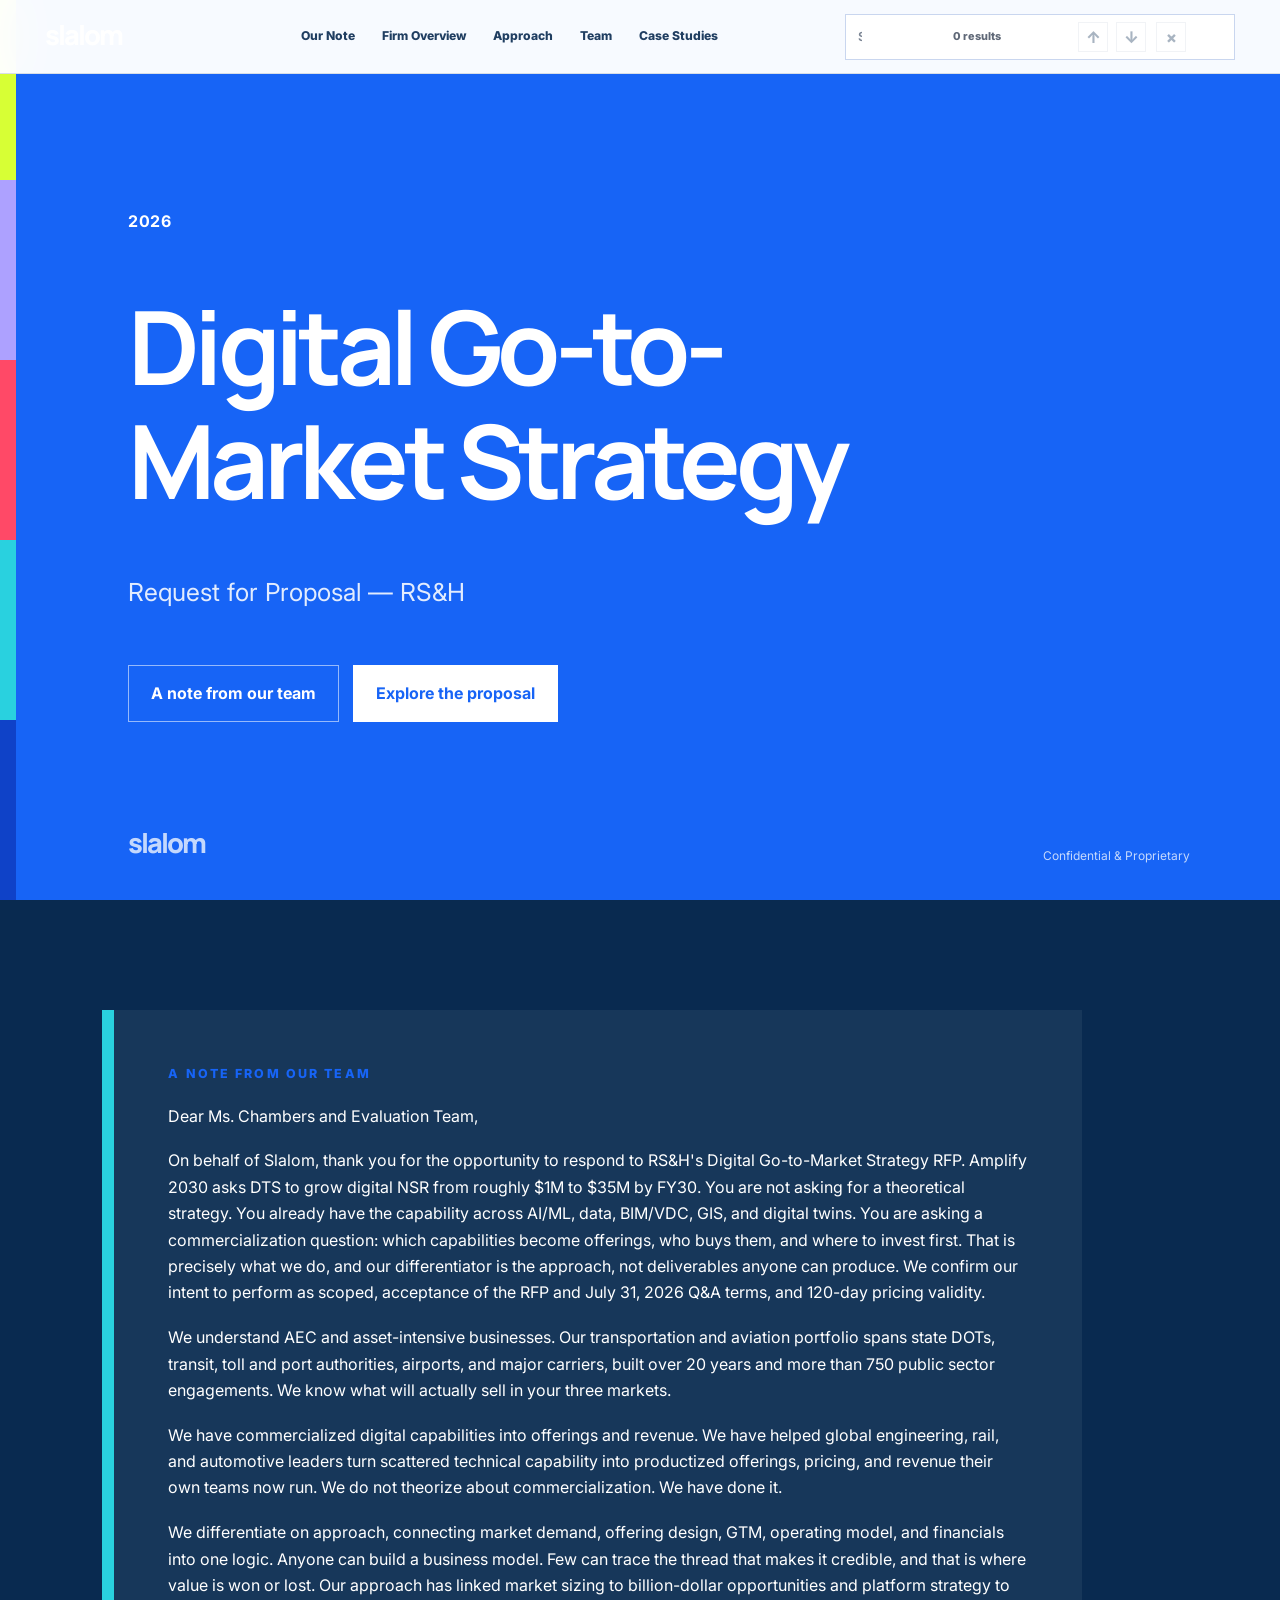
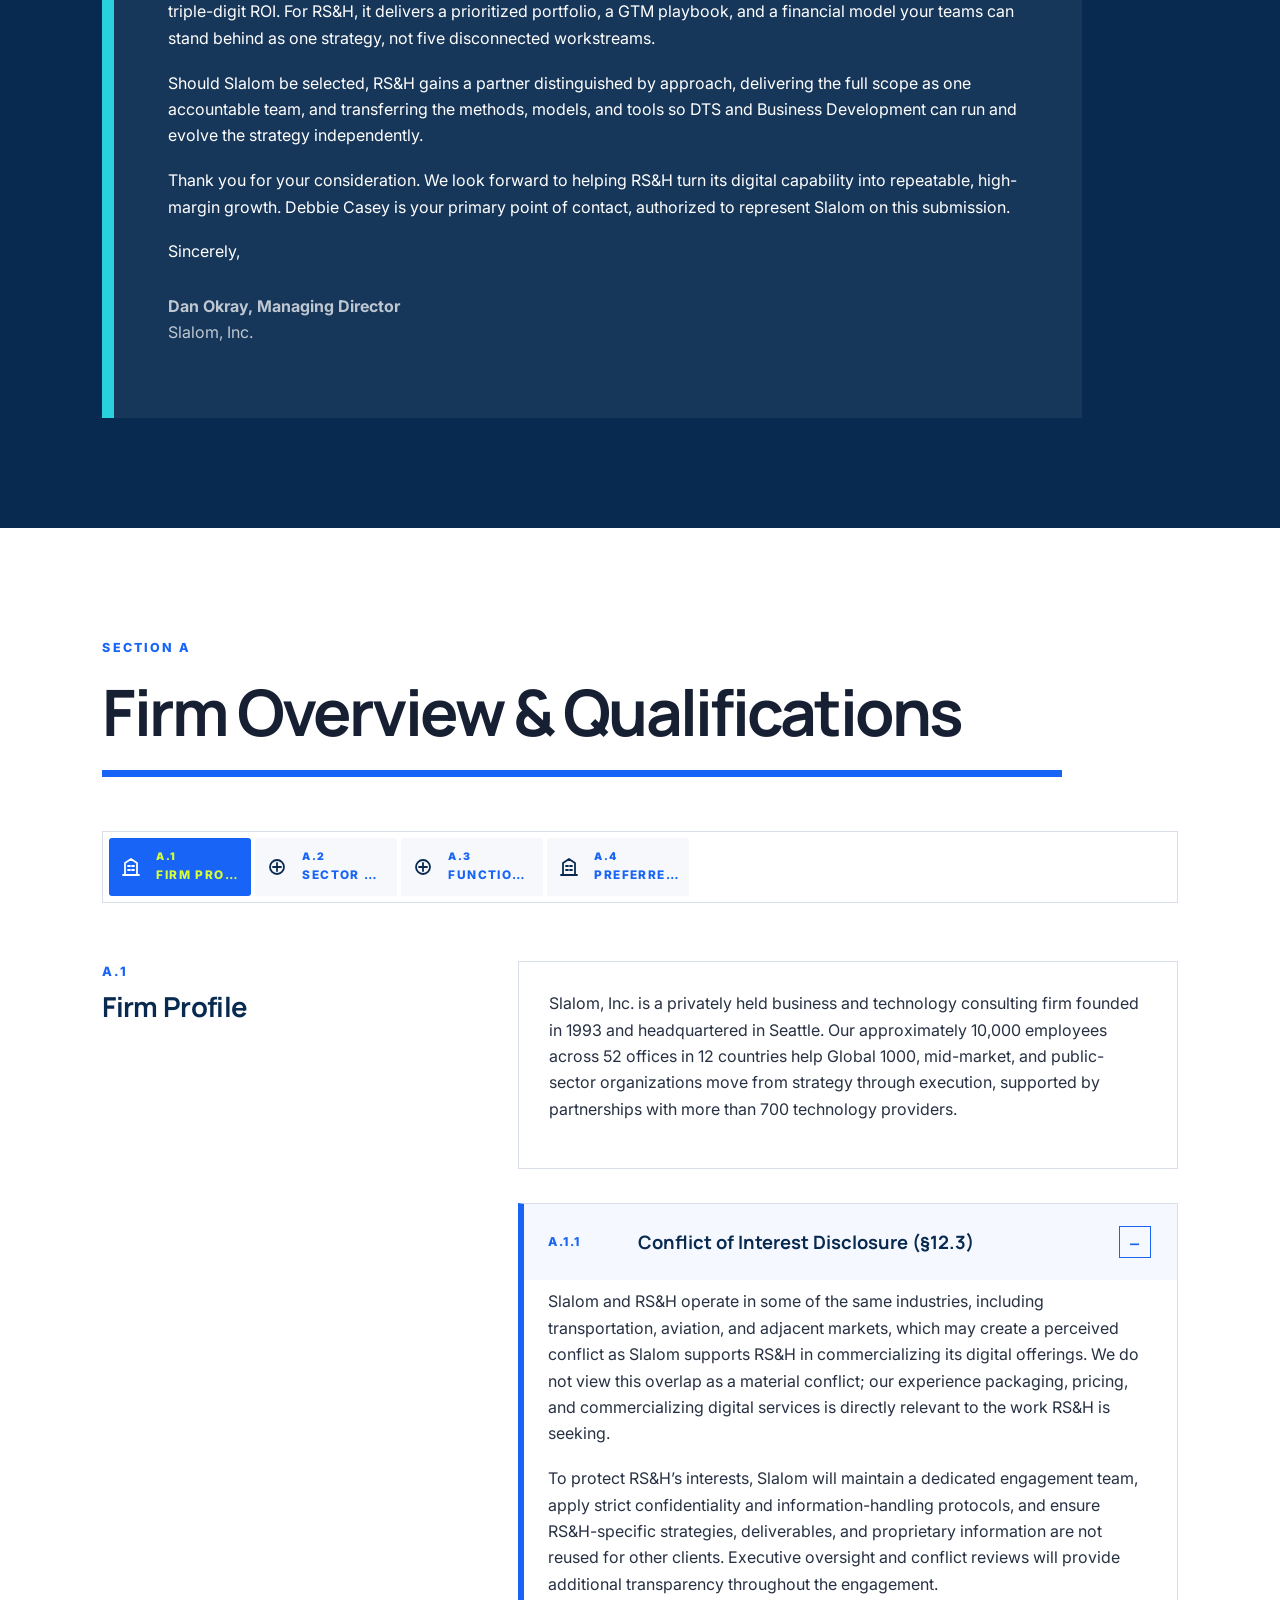
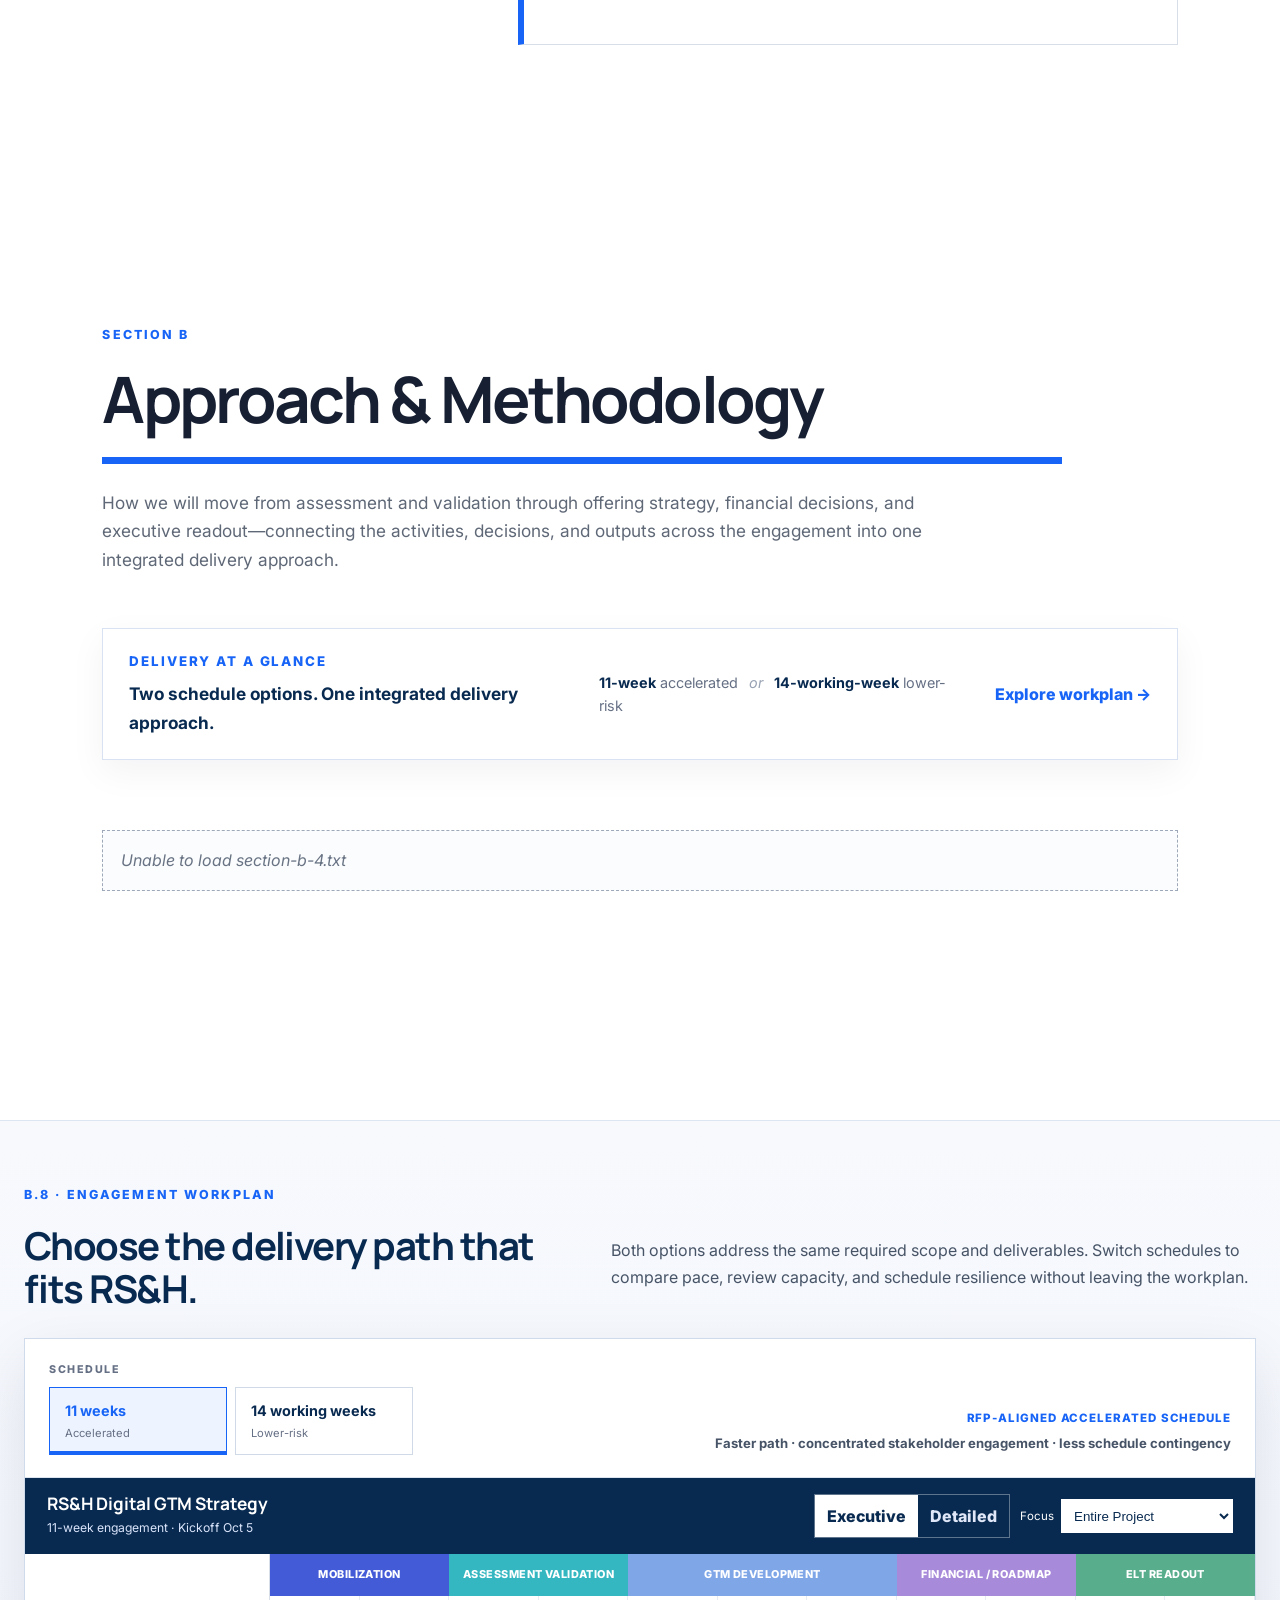
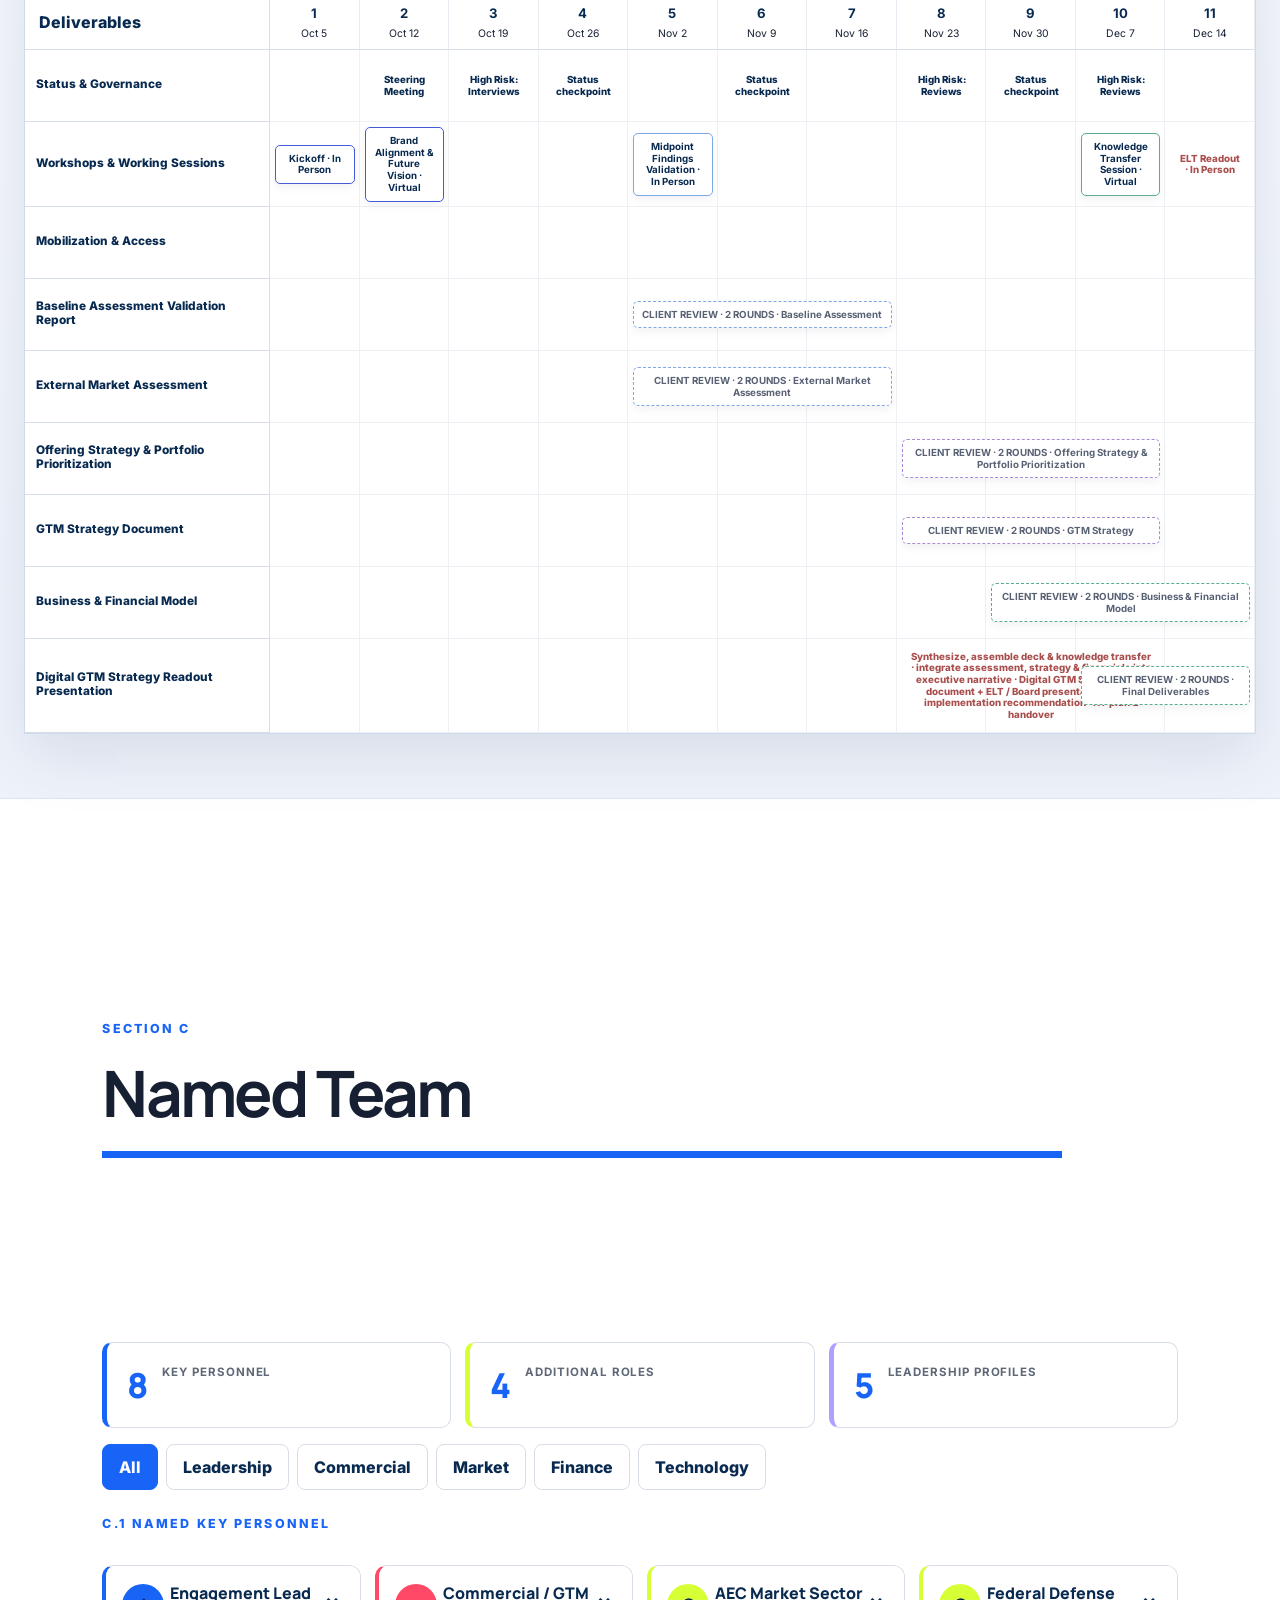
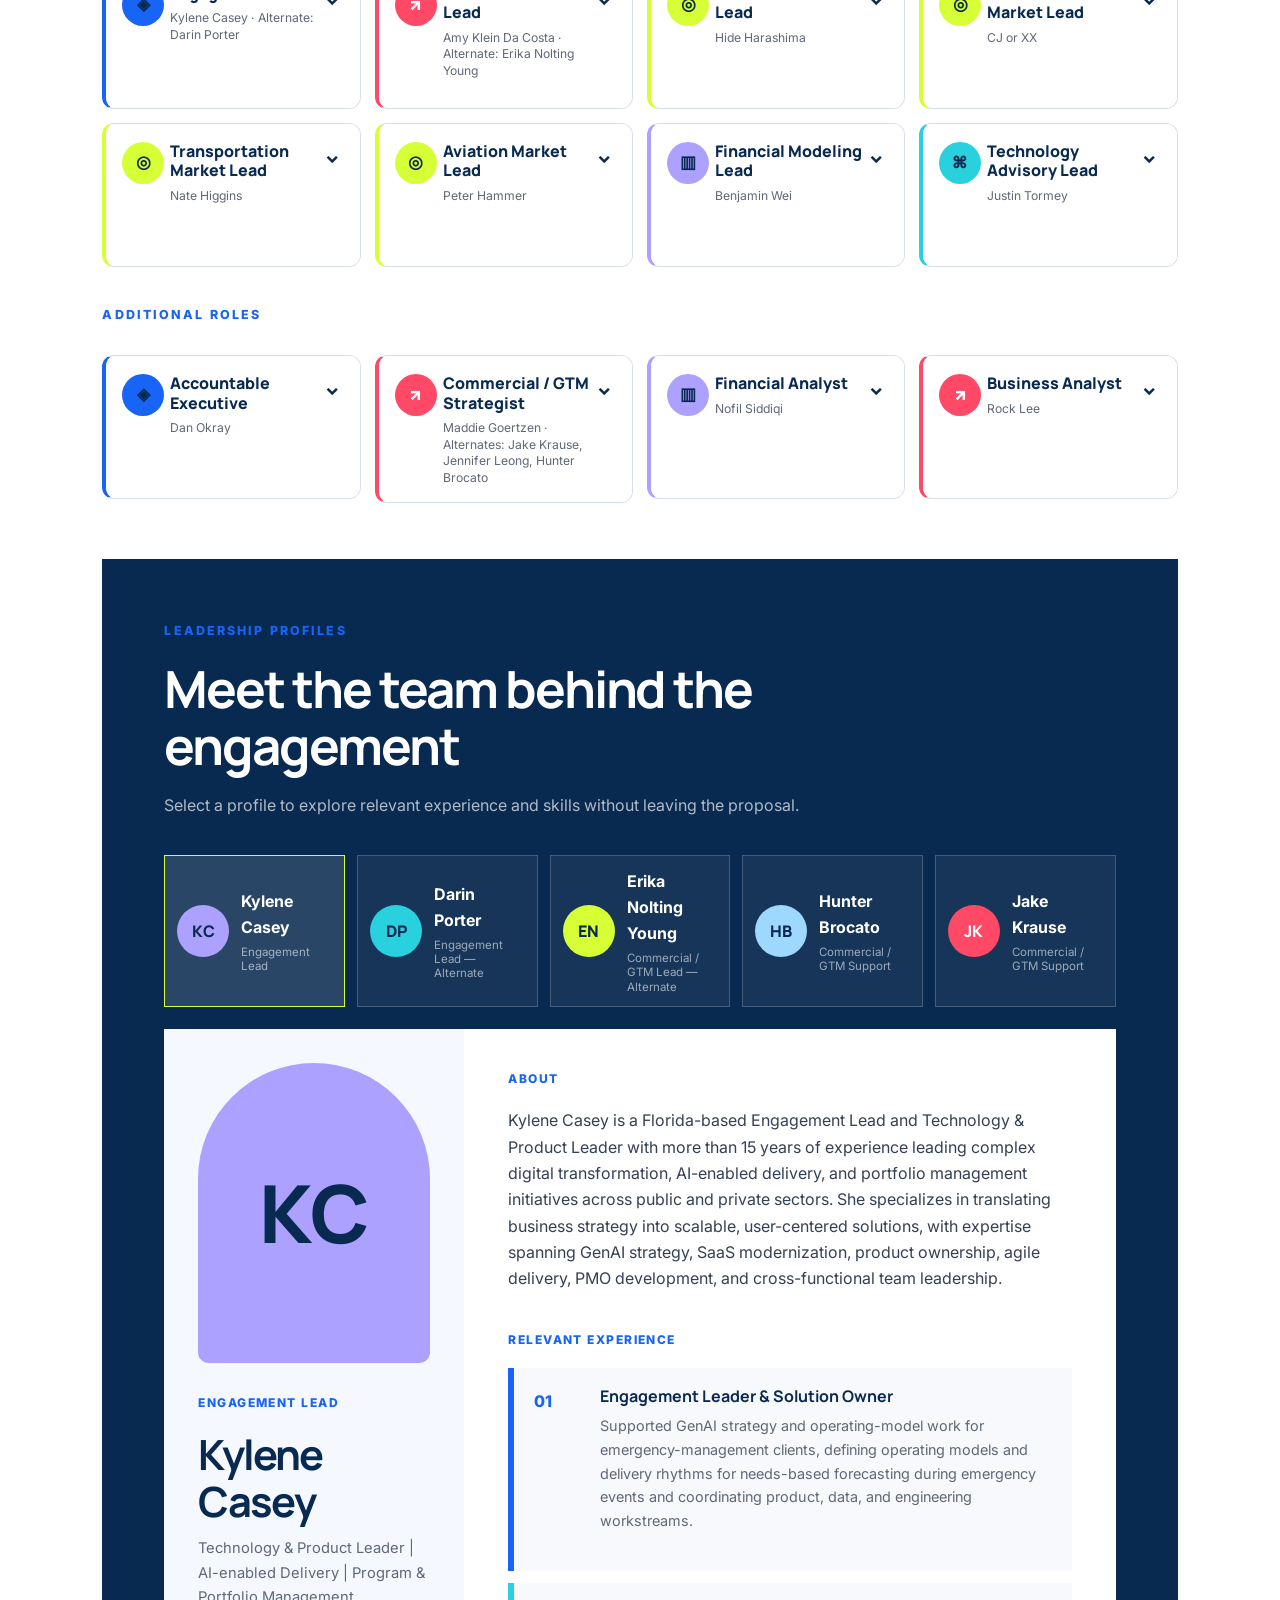
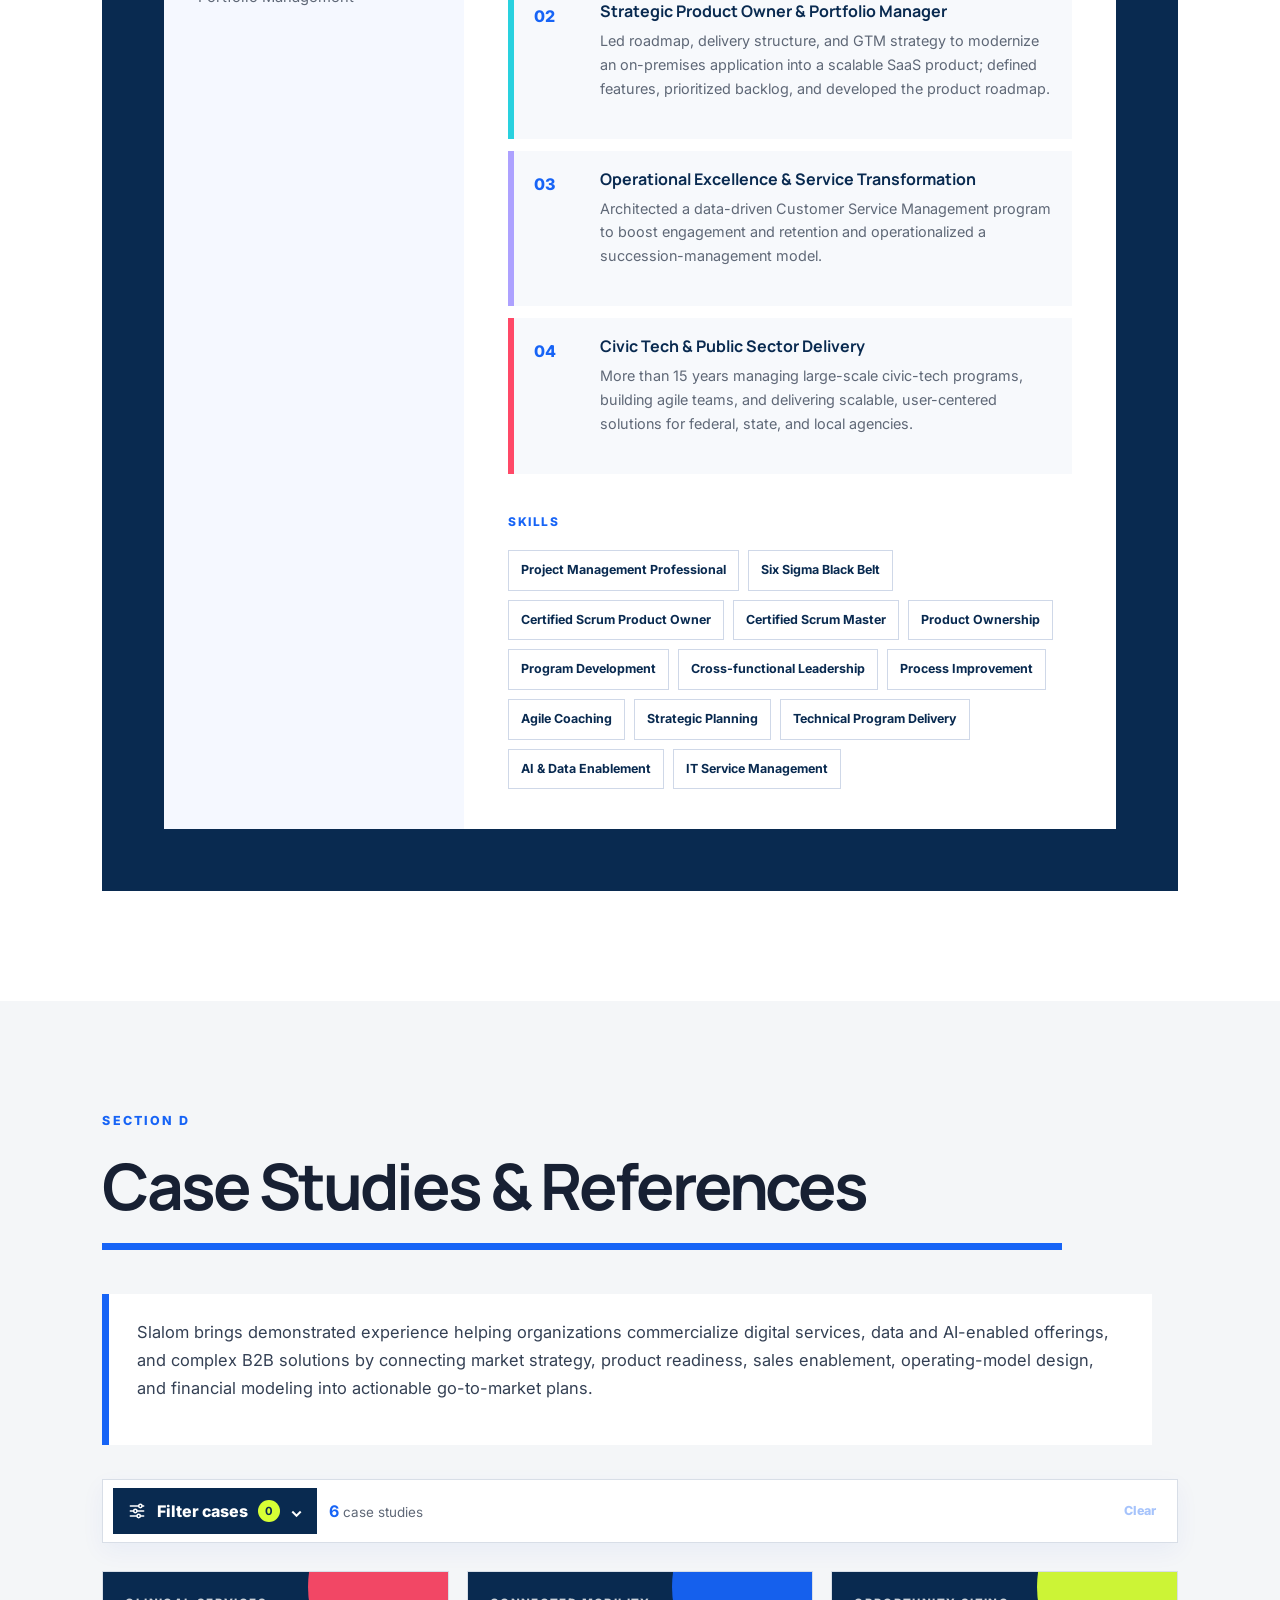
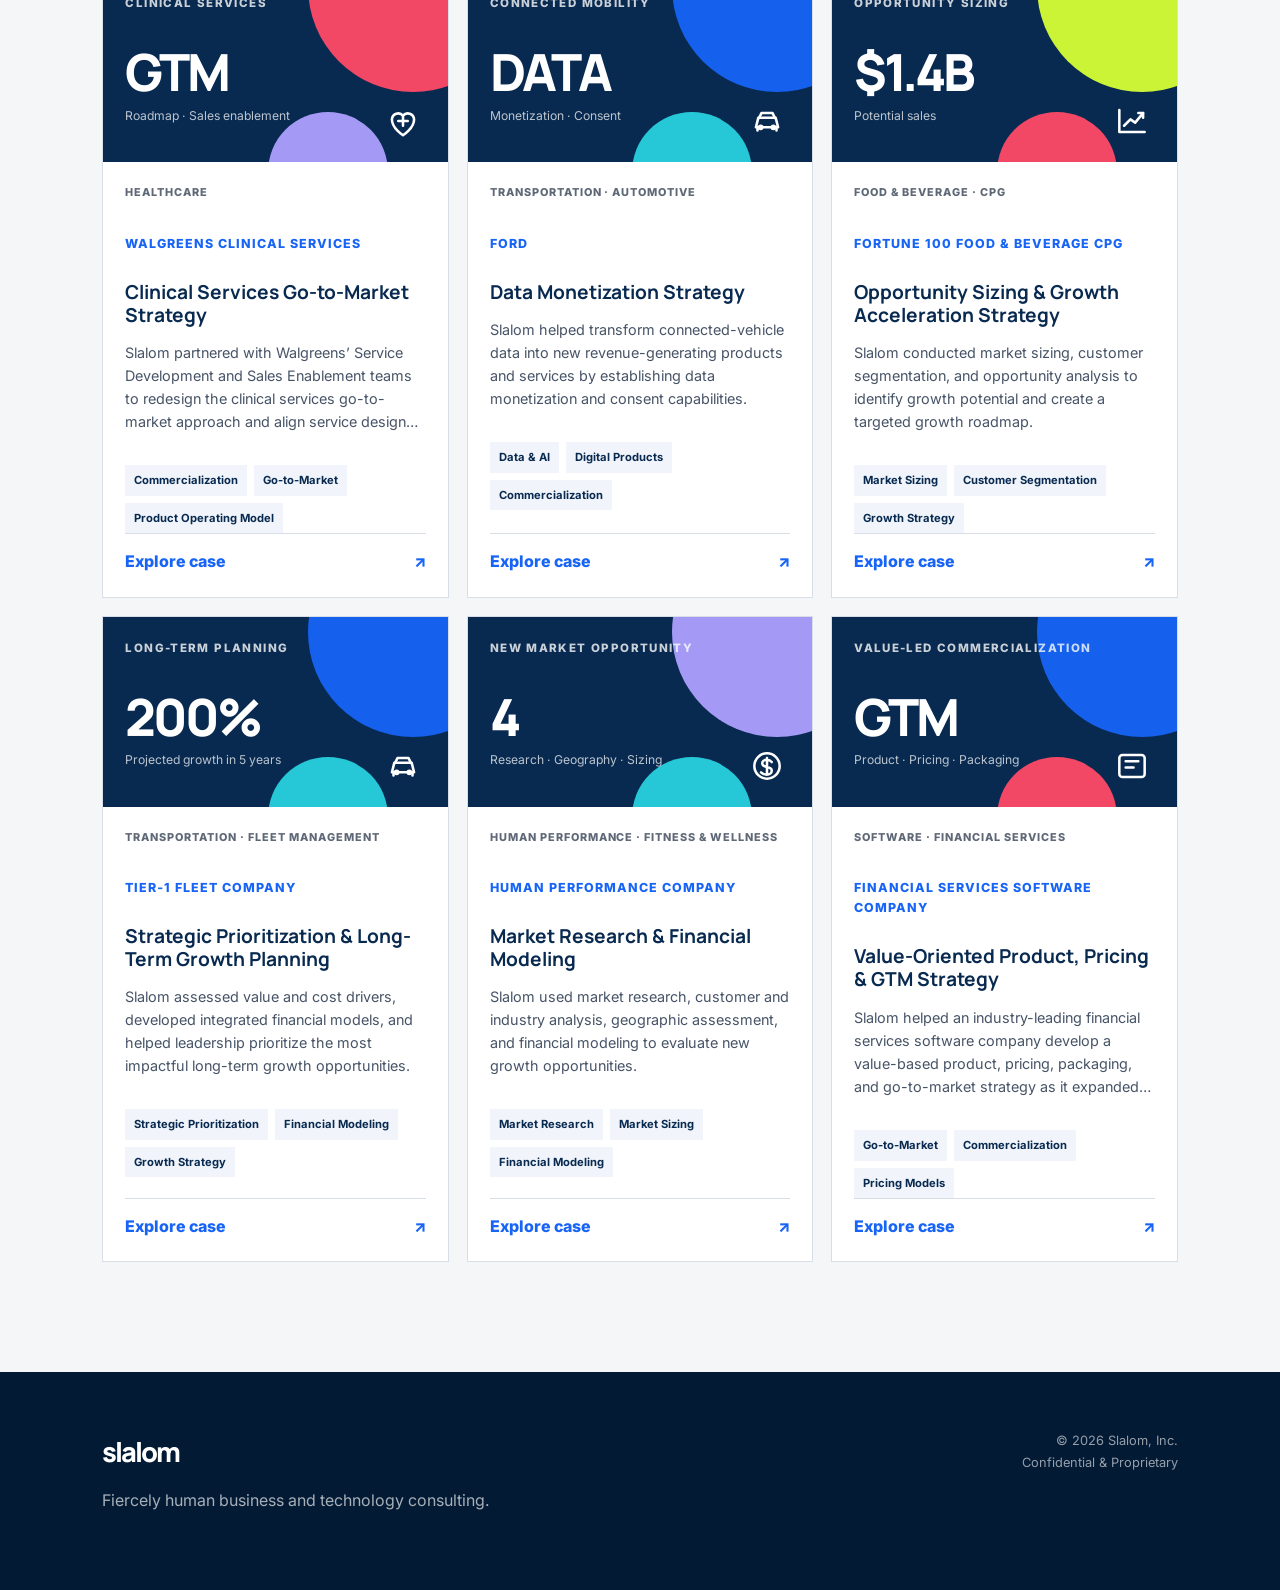
==== commit 7057a707: "Load Section B interactive methodology enhancements" ====
--- a/rsh_microsite/index.html
+++ b/rsh_microsite/index.html
@@ -6,7 +6,7 @@
   <meta name="description" content="Digital Go-to-Market Strategy proposal for RS&H" />
   <title>Digital Go-to-Market Strategy | RS&H</title>
   <link rel="preconnect" href="https://fonts.googleapis.com"><link rel="preconnect" href="https://fonts.gstatic.com" crossorigin><link href="https://fonts.googleapis.com/css2?family=Inter:wght@400;500;600;700&family=Manrope:wght@500;600;700;800&display=swap" rel="stylesheet">
-  <link rel="stylesheet" href="style.css" /><link rel="stylesheet" href="interactions.css" /><link rel="stylesheet" href="proof-points.css" /><link rel="stylesheet" href="team.css" /><link rel="stylesheet" href="team-compact.css" /><link rel="stylesheet" href="case-studies.css" /><link rel="stylesheet" href="case-filter-compact.css" /><link rel="stylesheet" href="case-covers.css" /><link rel="stylesheet" href="timeline.css" /><link rel="stylesheet" href="section-nav.css" /><link rel="stylesheet" href="search.css" /><link rel="stylesheet" href="ribbon.css" />
+  <link rel="stylesheet" href="style.css" /><link rel="stylesheet" href="interactions.css" /><link rel="stylesheet" href="proof-points.css" /><link rel="stylesheet" href="team.css" /><link rel="stylesheet" href="team-compact.css" /><link rel="stylesheet" href="case-studies.css" /><link rel="stylesheet" href="case-filter-compact.css" /><link rel="stylesheet" href="case-covers.css" /><link rel="stylesheet" href="timeline.css" /><link rel="stylesheet" href="section-nav.css" /><link rel="stylesheet" href="search.css" /><link rel="stylesheet" href="ribbon.css" /><link rel="stylesheet" href="section-b-enhancements.css" />
 </head>
 <body>
 <header class="site-header"><a href="#top" class="brand" aria-label="Slalom home"><span class="brand-wordmark">slalom</span></a><button class="menu-toggle" aria-label="Open navigation" aria-expanded="false"><span></span><span></span></button><nav class="main-nav" aria-label="Main navigation"><a href="#cover-letter"><span>Our Note</span></a><a href="#section-a"><span>Firm Overview</span></a><a href="#section-b"><span>Approach</span></a><a href="#team"><span>Team</span></a><a href="#case-studies"><span>Case Studies</span></a></nav><aside class="site-search" role="search" aria-label="Search this proposal"><input id="site-search-input" type="search" autocomplete="off" placeholder="Search proposal…" aria-label="Search keywords in the proposal" /><span class="site-search-count" aria-live="polite">0 results</span><button class="site-search-button" type="button" data-search-prev>↑</button><button class="site-search-button" type="button" data-search-next>↓</button><button class="site-search-button" type="button" data-search-clear>×</button></aside></header>
@@ -18,5 +18,5 @@
 <section id="team" class="section team-section"><div class="section-heading reveal"><p class="eyebrow blue">Section C</p><h2>Named Team</h2></div><div id="team-content"></div></section>
 <section id="case-studies" class="section section-soft"><div class="section-heading reveal"><p class="eyebrow blue">Section D</p><h2>Case Studies &amp; References</h2></div><div id="case-studies-content" aria-live="polite"></div></section>
 </main><footer><div><span class="brand-wordmark">slalom</span><p>Fiercely human business and technology consulting.</p></div><div class="footer-meta"><span>© 2026 Slalom, Inc.</span><span>Confidential &amp; Proprietary</span></div></footer>
-<script src="app.js"></script><script src="proof-points.js"></script><script src="team.js"></script><script src="timeline-data.js"></script><script src="timeline.js"></script><script src="case-studies-data.js"></script><script src="case-studies.js"></script><script src="search.js"></script>
+<script src="app.js"></script><script src="section-b-enhancements.js"></script><script src="proof-points.js"></script><script src="team.js"></script><script src="timeline-data.js"></script><script src="timeline.js"></script><script src="case-studies-data.js"></script><script src="case-studies.js"></script><script src="search.js"></script>
 </body></html>
--- a/rsh_microsite/section-b-enhancements.css
+++ b/rsh_microsite/section-b-enhancements.css
@@ -0,0 +1 @@
+.b-method-visual{margin:26px 0 34px;border:1px solid #d9e3f1;background:#fff;box-shadow:0 14px 34px rgba(4,24,55,.06)}.b-visual-intro{padding:18px 22px 0;color:#475467;font-size:.9rem}.b-visual-grid{display:grid;grid-template-columns:repeat(3,minmax(0,1fr));gap:0;padding:20px}.b-visual-card{position:relative;padding:0 22px 22px;border-right:1px solid #dfe5ee;min-width:0}.b-visual-card:last-child{border-right:0}.b-visual-ribbon{margin:0 -6px 18px;padding:13px 16px;color:#fff;font-family:Manrope,Inter,sans-serif;font-weight:800;font-size:1.05rem;line-height:1.2;clip-path:polygon(0 0,92% 0,100% 50%,92% 100%,0 100%,5% 50%)}.b-visual-card:nth-child(1) .b-visual-ribbon{background:linear-gradient(90deg,#155ff2,#2875ff)}.b-visual-card:nth-child(2) .b-visual-ribbon{background:linear-gradient(90deg,#1bb6c7,#25cad5)}.b-visual-card:nth-child(3) .b-visual-ribbon{background:linear-gradient(90deg,#ff4963,#ff5d69)}.b-visual-question{min-height:60px;margin:0 0 16px;color:#344054;font-style:italic;line-height:1.45}.b-visual-list{display:grid;gap:9px;margin:0;padding:0;list-style:none}.b-visual-list li{position:relative;padding-left:18px;color:#172b4d;font-weight:700;line-height:1.35}.b-visual-list li:before{content:"";position:absolute;left:0;top:.48em;width:7px;height:7px;border-radius:50%;background:var(--blue)}.b-visual-card:nth-child(2) li:before{background:#20b9d1}.b-visual-card:nth-child(3) li:before{background:#ff4c61}.b-mini-diagram{display:grid;place-items:center;min-height:120px;margin-top:18px;border:1px solid #dbe4f2;border-radius:8px;background:linear-gradient(180deg,#fbfdff,#f5f8fd);color:#47668f}.b-mini-diagram svg{width:80%;max-width:190px;height:92px;fill:none;stroke:currentColor;stroke-width:1.7}.b-pillar-grid .b-visual-question{min-height:44px}.b-pillar-grid .b-visual-list li{font-weight:600}.b-delivery-principles{display:grid;grid-template-columns:1.15fr .85fr;gap:34px;padding:24px}.b-principles-list{display:grid;gap:18px}.b-principle{display:grid;grid-template-columns:48px 1fr;gap:13px;align-items:start}.b-principle-icon{display:grid;place-items:center;width:42px;height:42px;border-radius:50%;background:var(--blue);color:#fff;font-weight:800}.b-principle h5{margin:0 0 5px;color:var(--blue);font-size:.88rem}.b-principle p{margin:0;color:#344054;font-size:.84rem;line-height:1.5}.b-outcomes{padding:16px 18px;background:#f4f6f9;border-top:3px solid var(--blue)}.b-outcomes h5{margin:0 0 12px;color:var(--blue);font-size:.78rem;letter-spacing:.12em;text-transform:uppercase}.b-outcomes ul{display:grid;gap:11px;margin:0;padding-left:18px;color:#172b4d;font-size:.82rem;line-height:1.45}.b-stakeholder-wrap{overflow:auto;margin:22px 0 28px;border:1px solid #d9e1ec;background:#fff}.b-stakeholder-table{width:100%;min-width:720px;border-collapse:collapse}.b-stakeholder-table th,.b-stakeholder-table td{padding:14px 16px;border-right:1px solid #d9e1ec;border-bottom:1px solid #d9e1ec;text-align:left;vertical-align:top}.b-stakeholder-table th:last-child,.b-stakeholder-table td:last-child{border-right:0}.b-stakeholder-table th{background:#f1f3f6;color:var(--navy);font-size:.82rem}.b-stakeholder-table td{color:#344054;font-size:.82rem;line-height:1.45}.b-stakeholder-table tr:last-child td{border-bottom:0}.b-stakeholder-group{font-weight:800;color:var(--navy)}.b-proof-selector{margin:28px 0 8px;padding:24px;border:1px solid #d9e3f1;background:linear-gradient(145deg,#f8fbff,#fff)}.b-proof-header{display:flex;justify-content:space-between;gap:20px;align-items:end;margin-bottom:16px}.b-proof-header h5{margin:0;color:var(--navy);font-size:1.25rem}.b-proof-tabs{display:flex;gap:8px;overflow-x:auto;padding-bottom:4px}.b-proof-tab{flex:1 0 210px;min-height:74px;padding:12px 14px;border:1px solid #dbe3f1;background:#fff;color:var(--navy);text-align:left;cursor:pointer;transition:.18s ease}.b-proof-tab:hover{border-color:#9bb9f8;transform:translateY(-1px)}.b-proof-tab.is-active{border-color:var(--blue);background:#eef4ff;box-shadow:inset 0 -3px 0 var(--blue)}.b-proof-tab small{display:block;margin-bottom:5px;color:var(--blue);font-weight:800;letter-spacing:.08em}.b-proof-tab strong{font-size:.88rem;line-height:1.3}.b-proof-detail{margin-top:14px;padding:20px 22px;border-top:1px solid #d9e3f1;background:#fff}.b-proof-detail h6{margin:0 0 10px;color:var(--navy);font-size:1rem}.b-proof-detail p{margin:0;color:#475467;line-height:1.65}@media(max-width:900px){.b-visual-grid{grid-template-columns:1fr}.b-visual-card{border-right:0;border-bottom:1px solid #dfe5ee;padding-top:12px}.b-visual-card:last-child{border-bottom:0}.b-visual-question{min-height:0}.b-delivery-principles{grid-template-columns:1fr}.b-proof-tab{flex-basis:180px}}
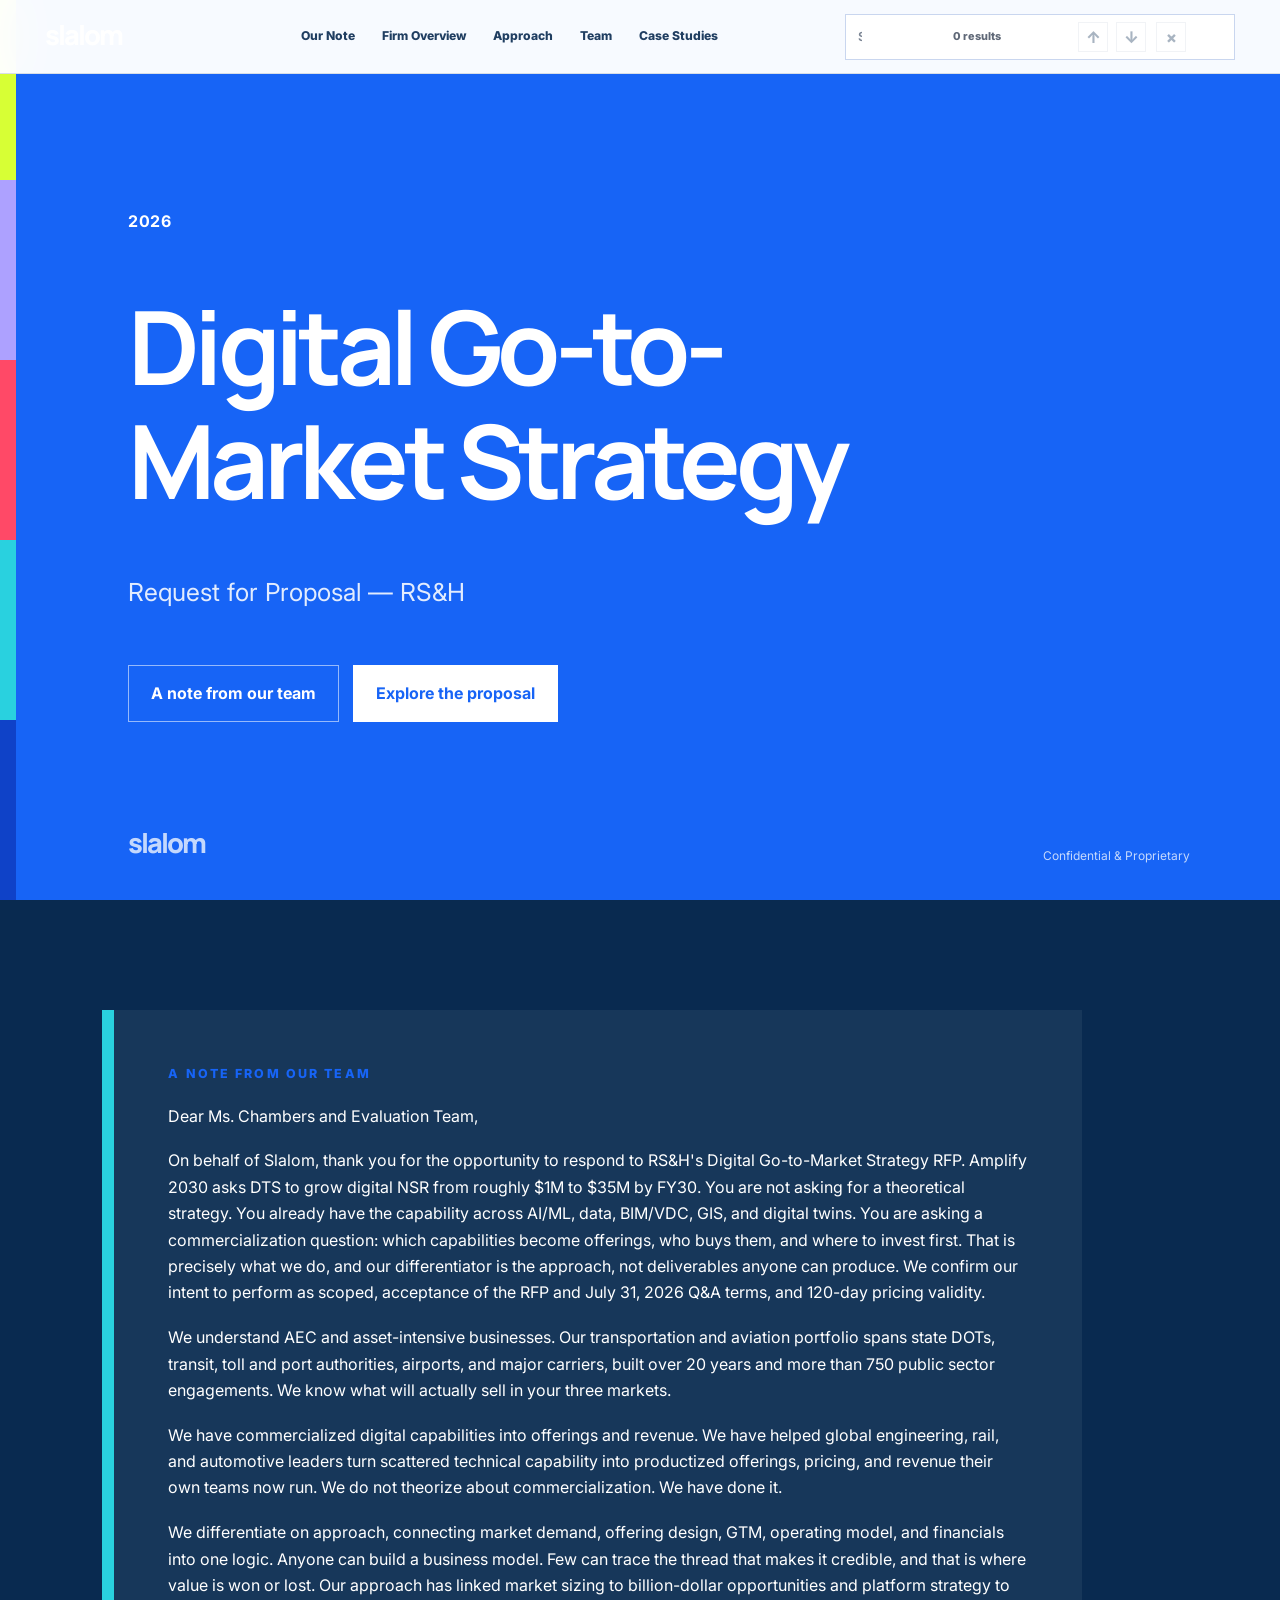
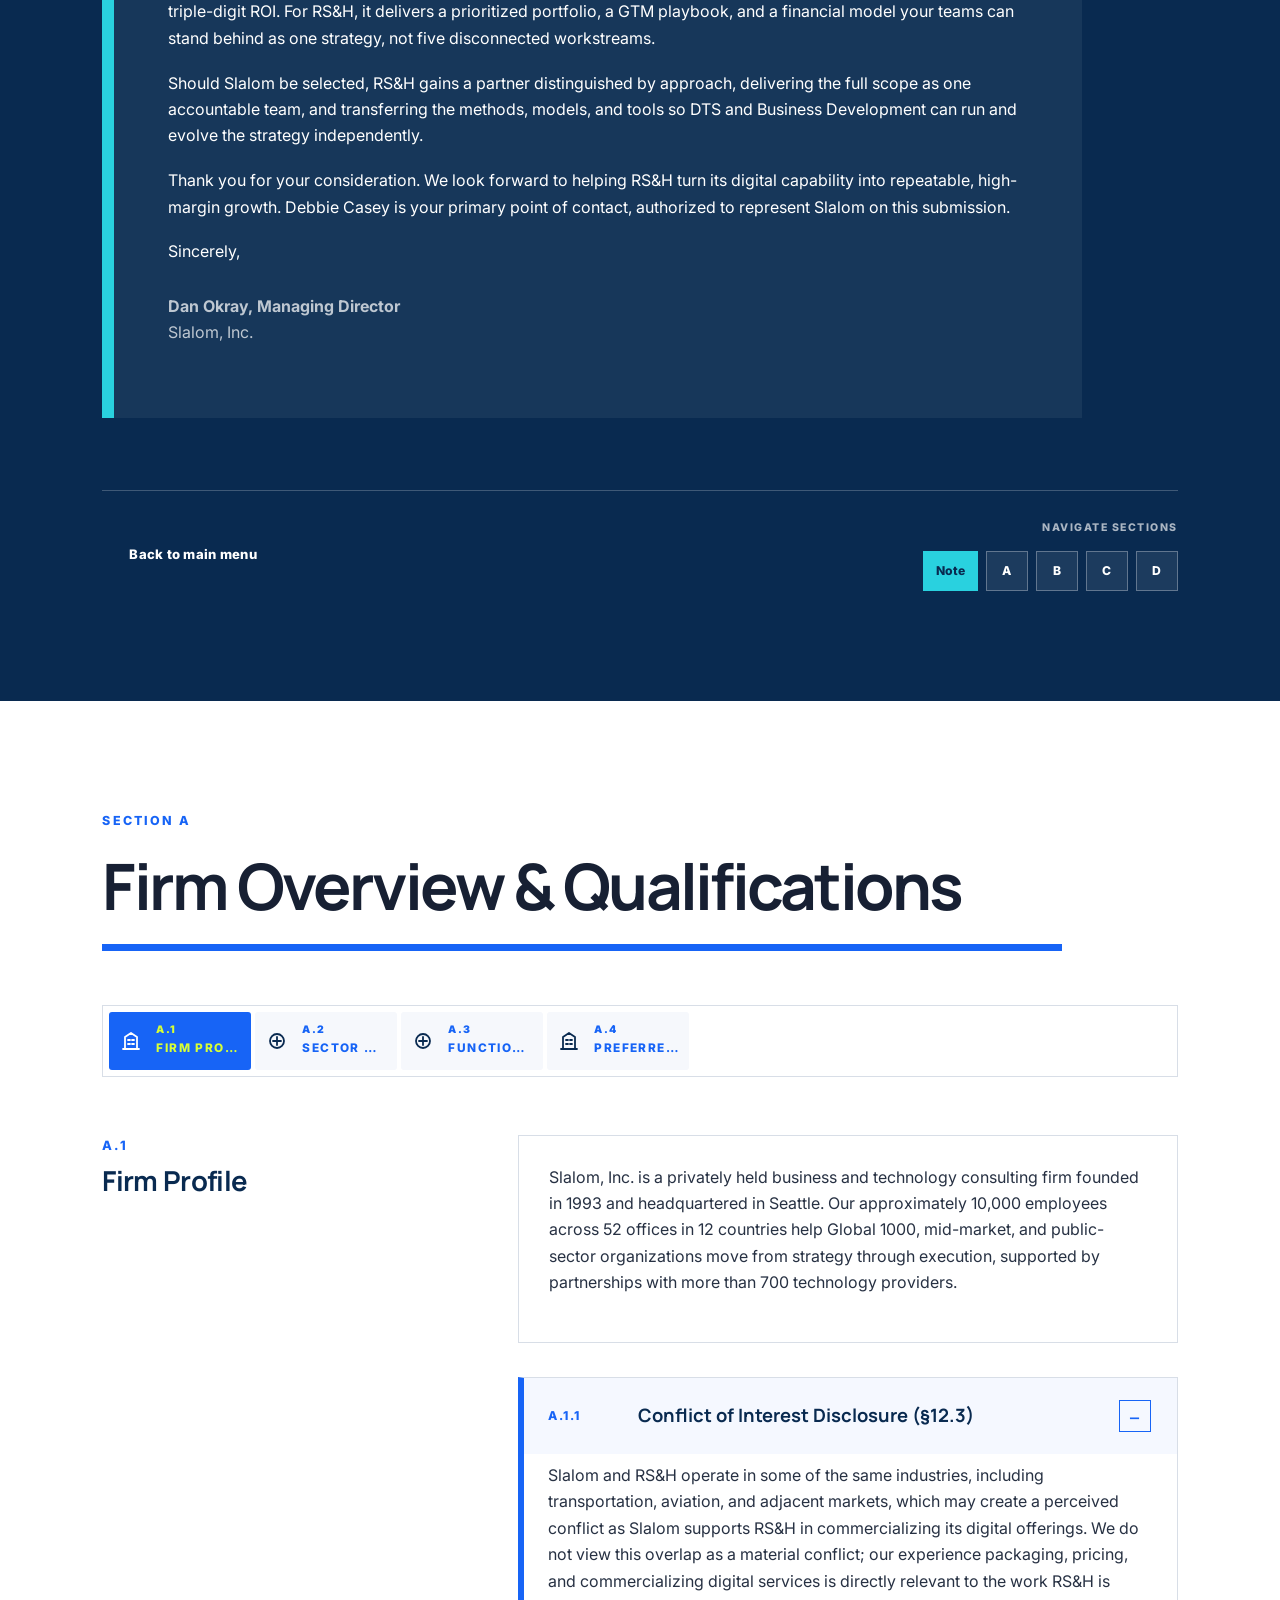
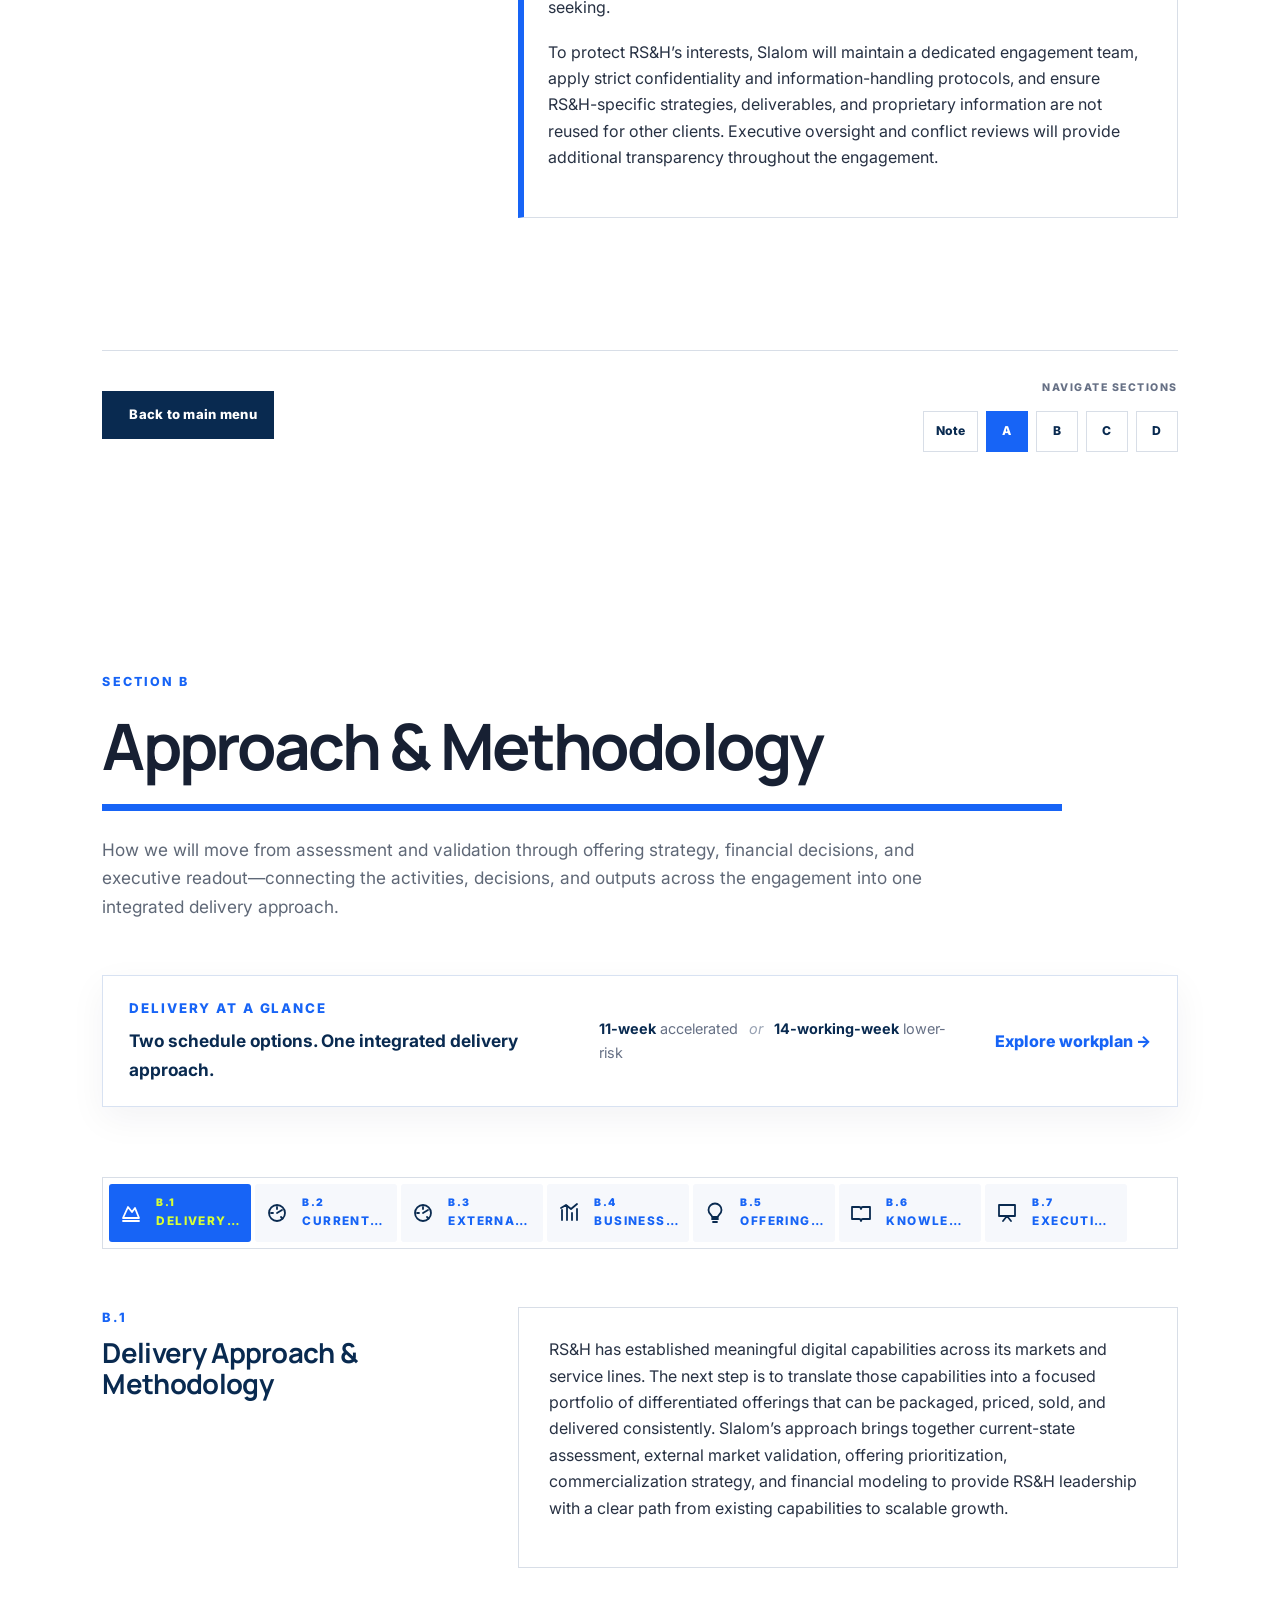
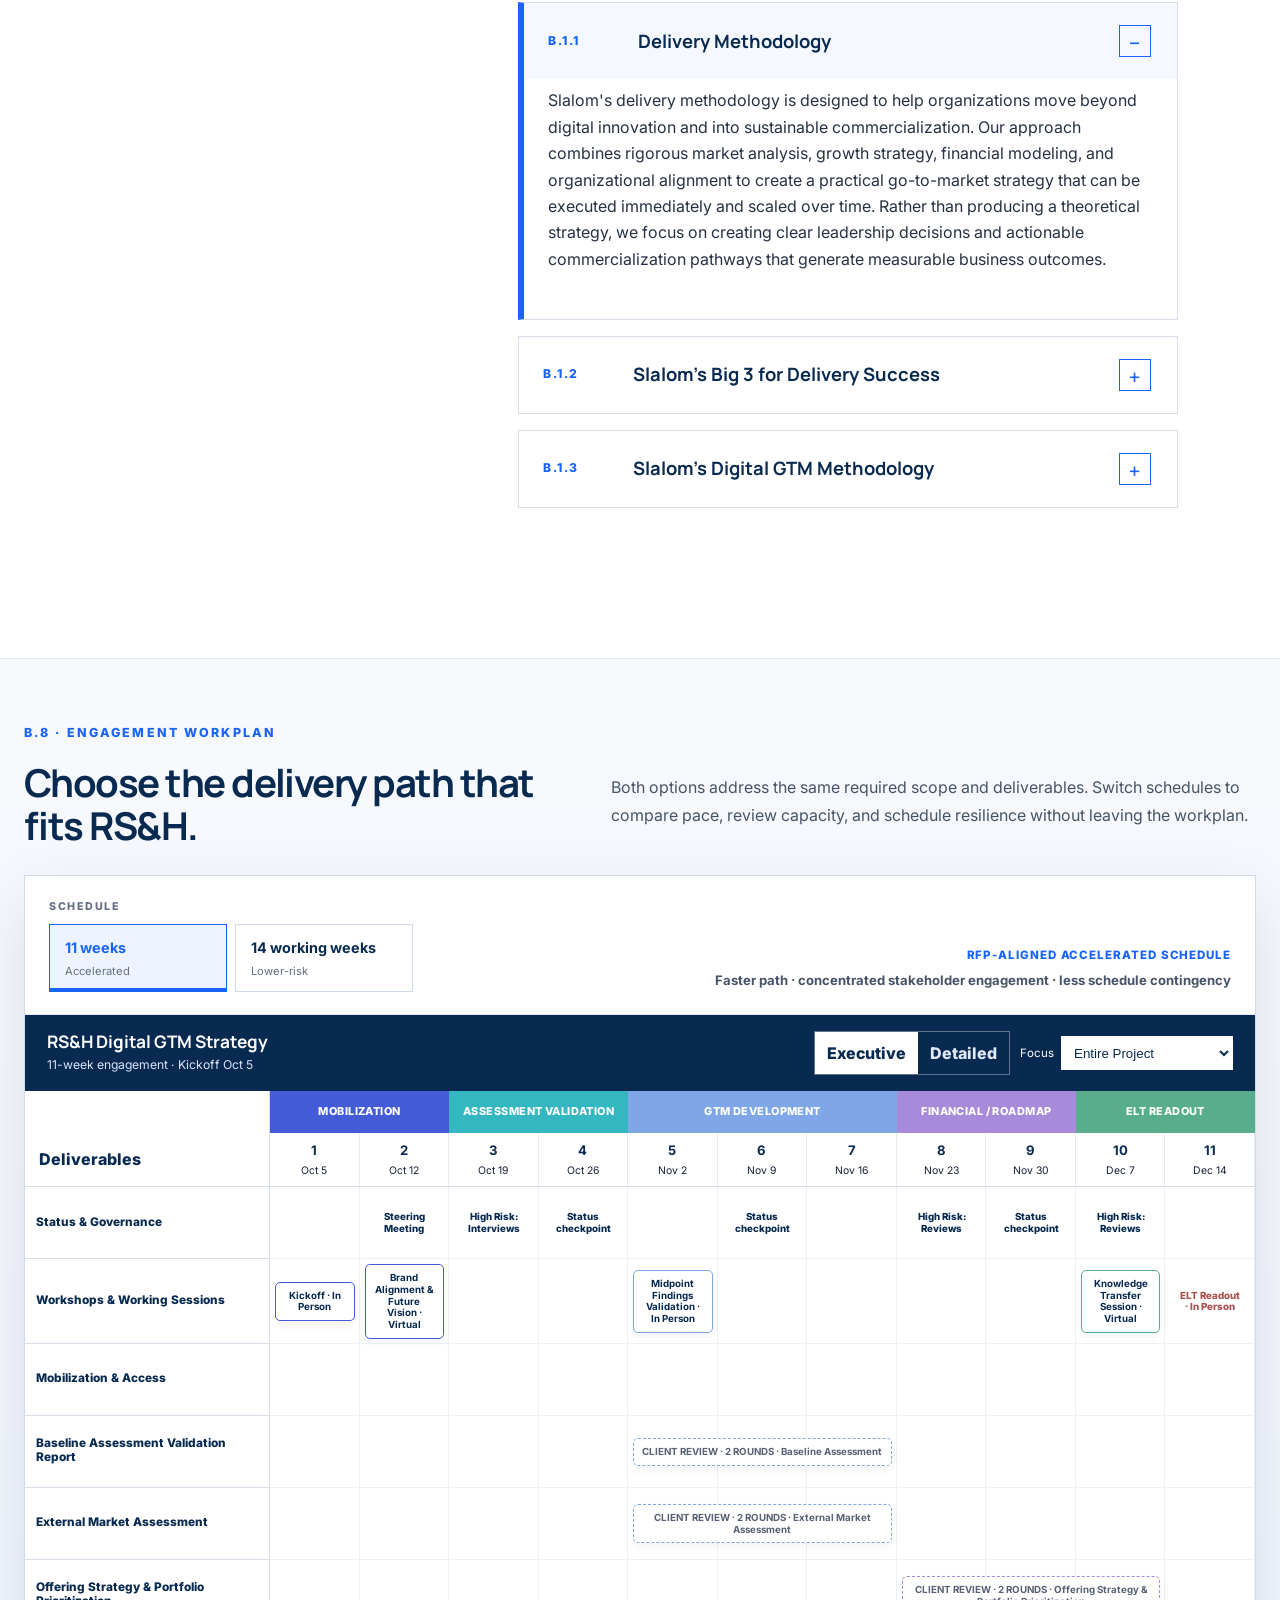
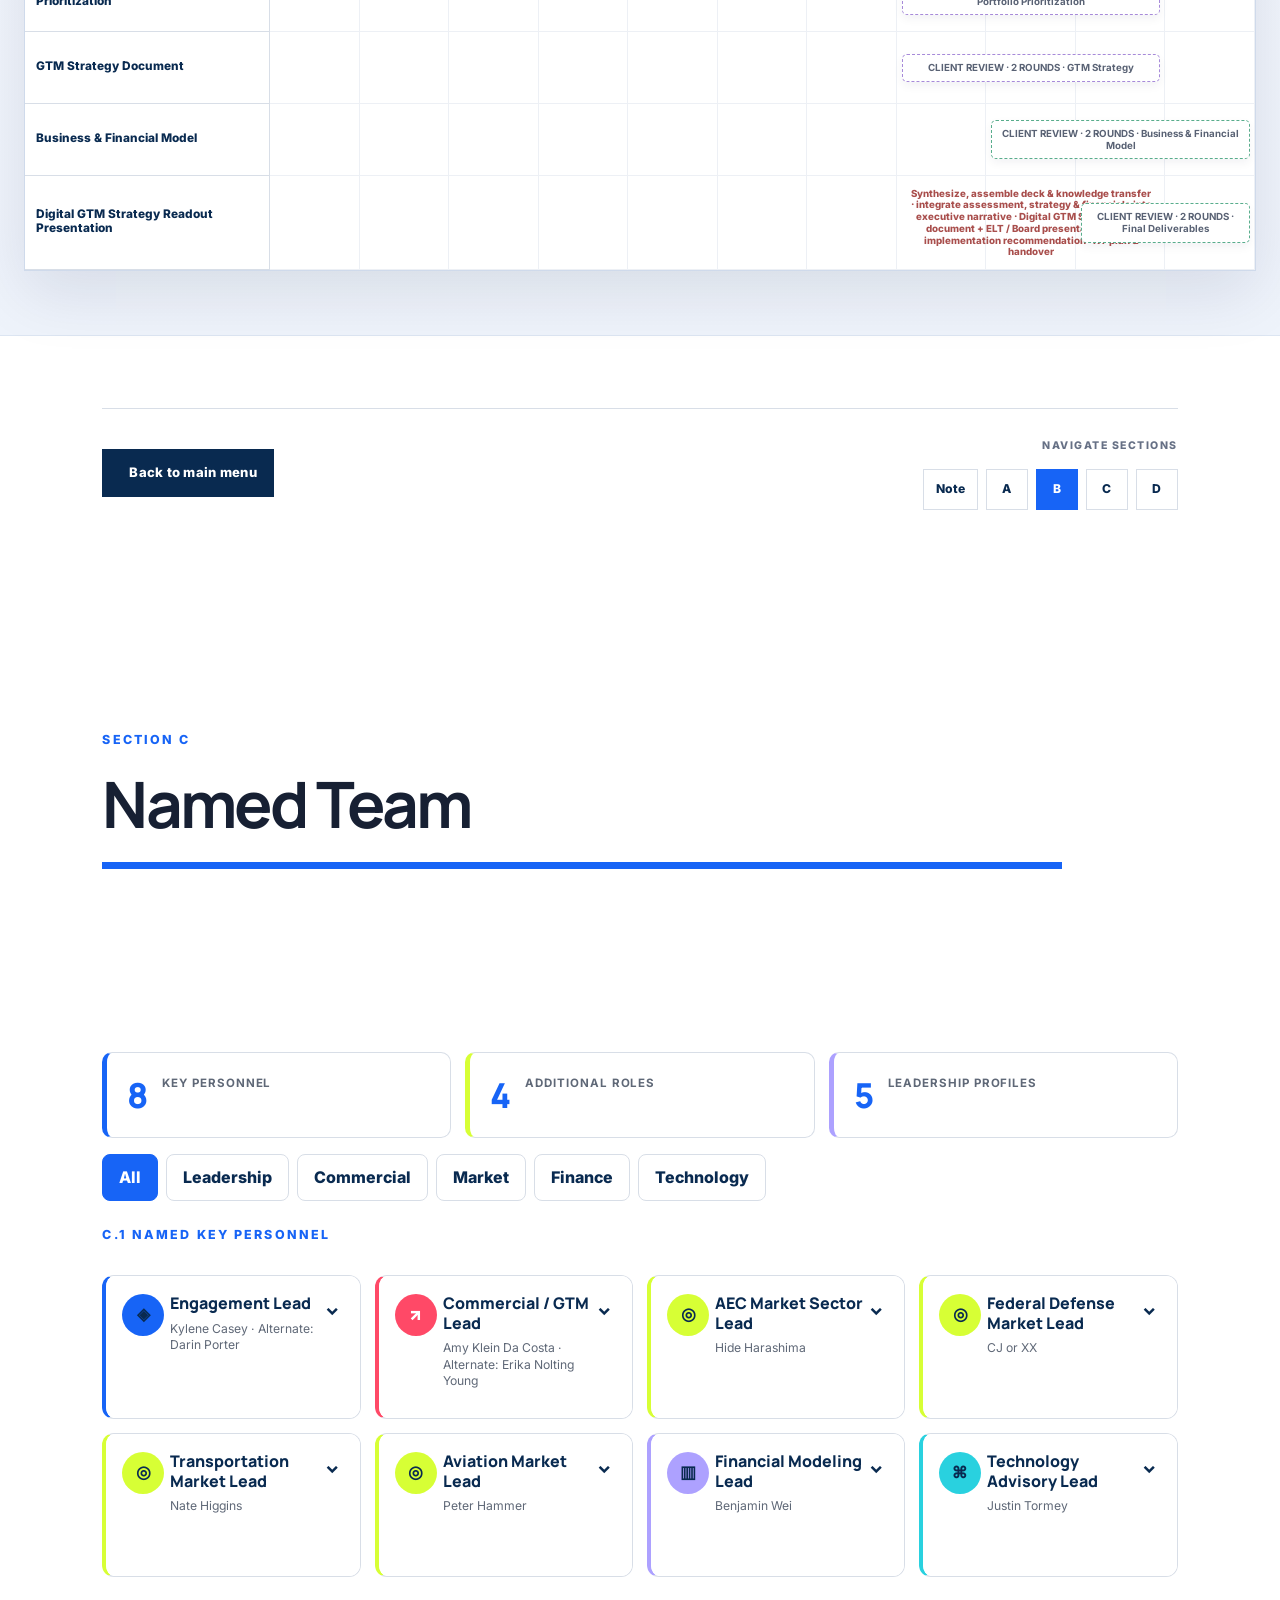
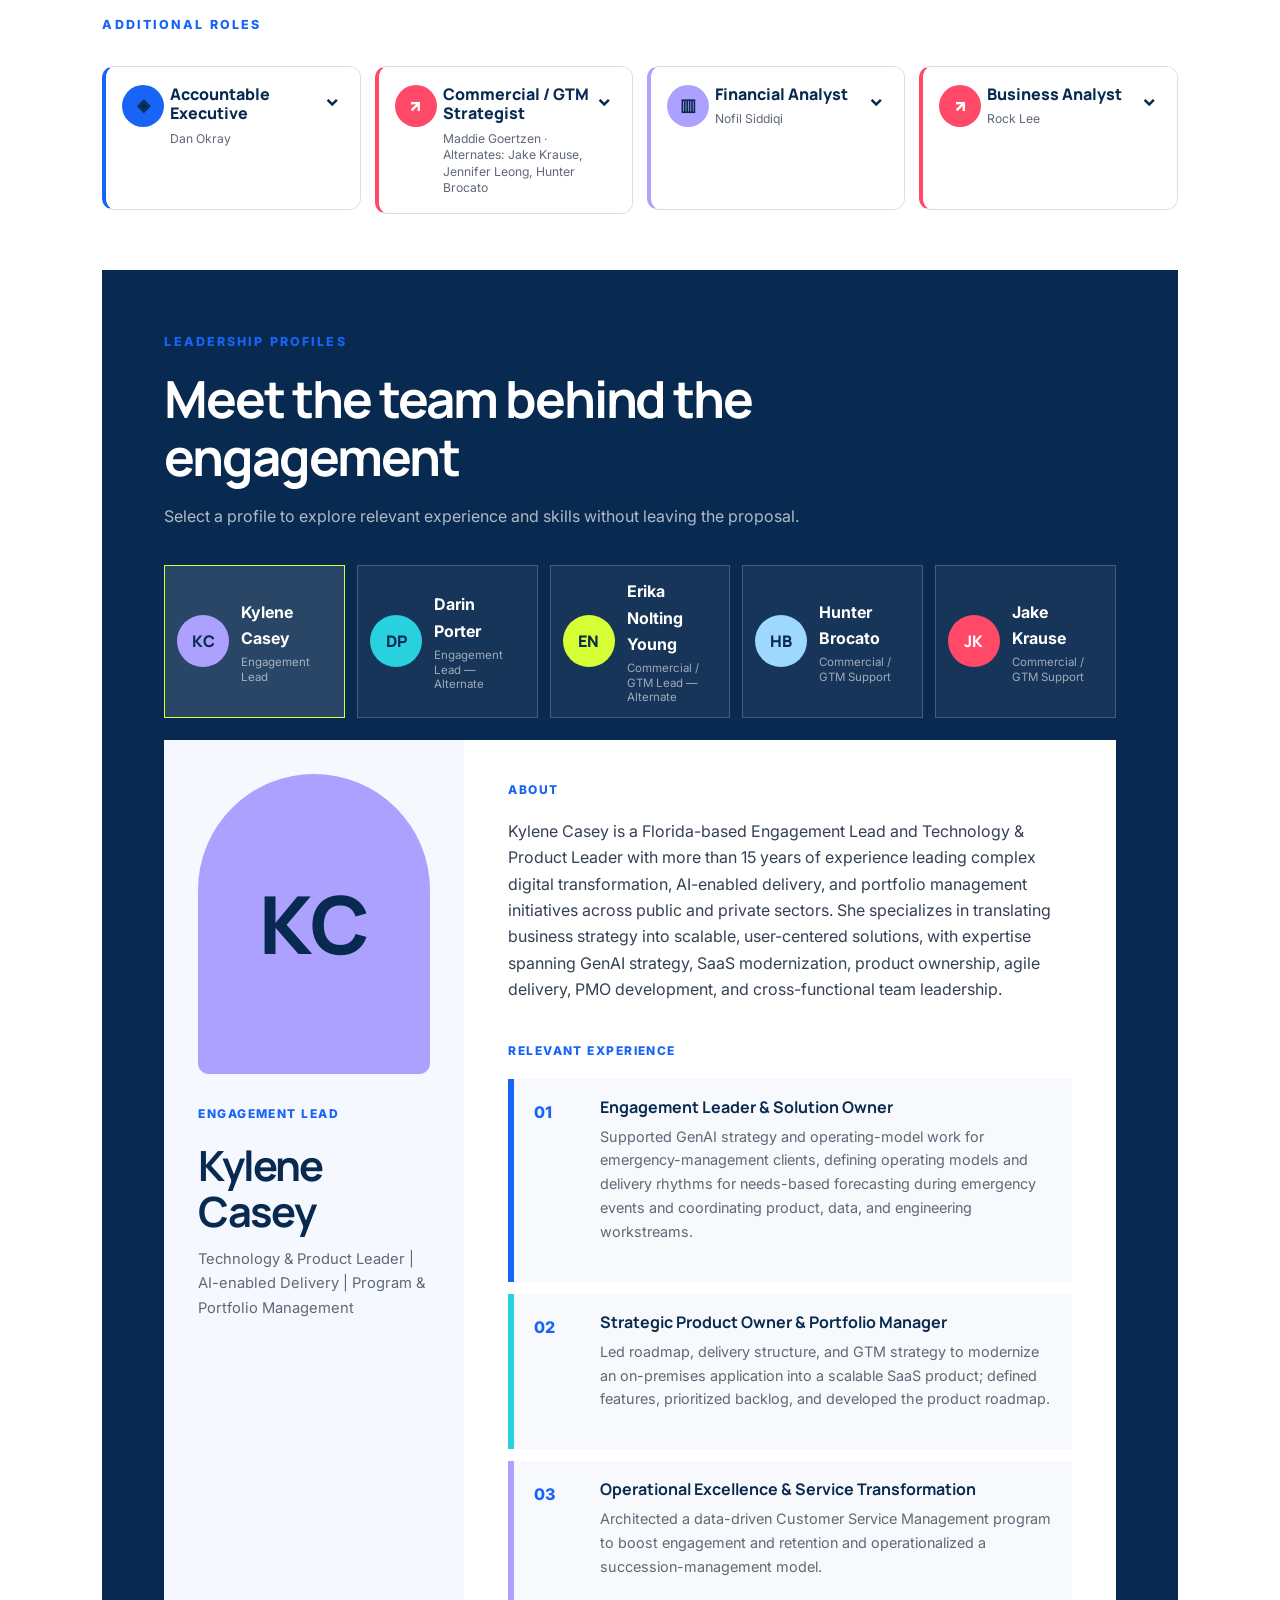
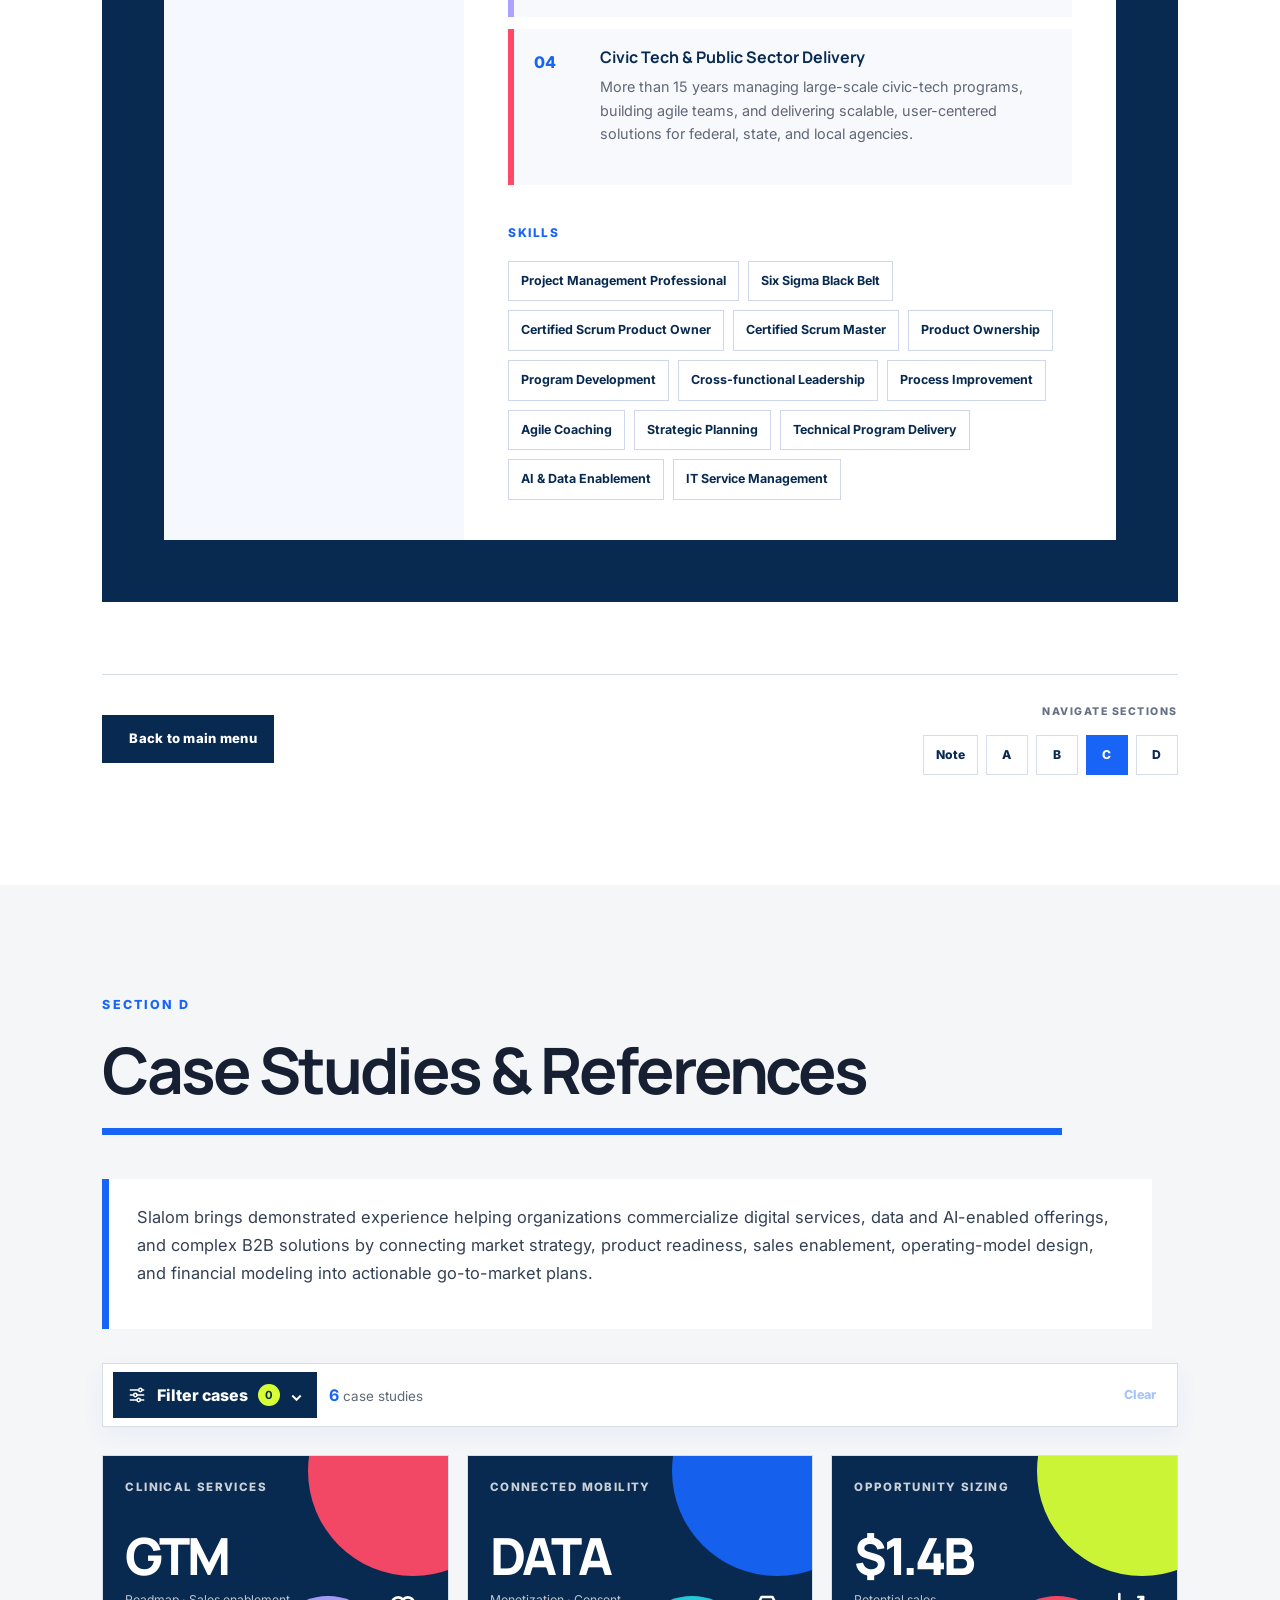
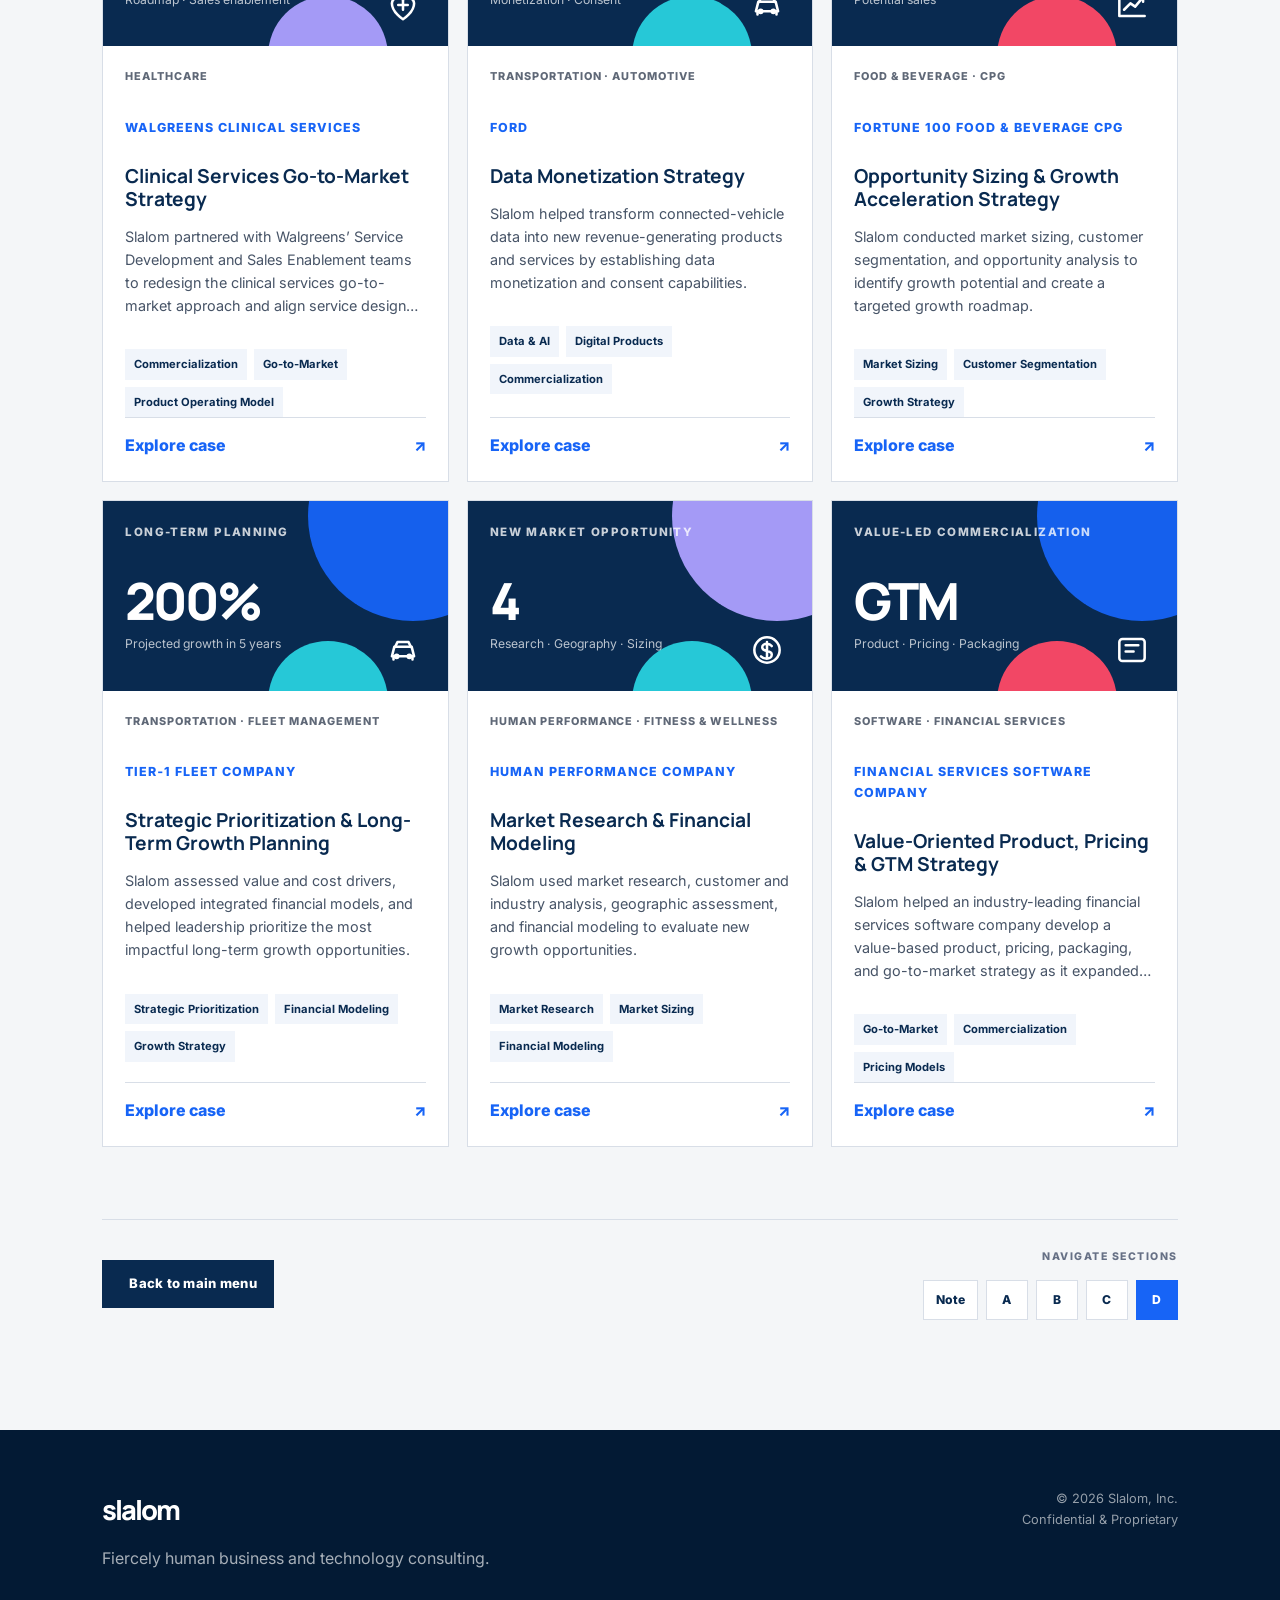
==== commit e9ff28ce: "Load restored section navigation" ====
--- a/rsh_microsite/index.html
+++ b/rsh_microsite/index.html
@@ -18,5 +18,5 @@
 <section id="team" class="section team-section"><div class="section-heading reveal"><p class="eyebrow blue">Section C</p><h2>Named Team</h2></div><div id="team-content"></div></section>
 <section id="case-studies" class="section section-soft"><div class="section-heading reveal"><p class="eyebrow blue">Section D</p><h2>Case Studies &amp; References</h2></div><div id="case-studies-content" aria-live="polite"></div></section>
 </main><footer><div><span class="brand-wordmark">slalom</span><p>Fiercely human business and technology consulting.</p></div><div class="footer-meta"><span>© 2026 Slalom, Inc.</span><span>Confidential &amp; Proprietary</span></div></footer>
-<script src="app.js"></script><script src="section-b-enhancements.js"></script><script src="proof-points.js"></script><script src="team.js"></script><script src="timeline-data.js"></script><script src="timeline.js"></script><script src="case-studies-data.js"></script><script src="case-studies.js"></script><script src="search.js"></script>
+<script src="app.js"></script><script src="section-b-enhancements.js"></script><script src="proof-points.js"></script><script src="team.js"></script><script src="timeline-data.js"></script><script src="timeline.js"></script><script src="case-studies-data.js"></script><script src="case-studies.js"></script><script src="search.js"></script><script src="section-nav.js"></script>
 </body></html>
--- a/rsh_microsite/section-b-enhancements.css
+++ b/rsh_microsite/section-b-enhancements.css
@@ -1 +1 @@
-.b-method-visual{margin:26px 0 34px;border:1px solid #d9e3f1;background:#fff;box-shadow:0 14px 34px rgba(4,24,55,.06)}.b-visual-intro{padding:18px 22px 0;color:#475467;font-size:.9rem}.b-visual-grid{display:grid;grid-template-columns:repeat(3,minmax(0,1fr));gap:0;padding:20px}.b-visual-card{position:relative;padding:0 22px 22px;border-right:1px solid #dfe5ee;min-width:0}.b-visual-card:last-child{border-right:0}.b-visual-ribbon{margin:0 -6px 18px;padding:13px 16px;color:#fff;font-family:Manrope,Inter,sans-serif;font-weight:800;font-size:1.05rem;line-height:1.2;clip-path:polygon(0 0,92% 0,100% 50%,92% 100%,0 100%,5% 50%)}.b-visual-card:nth-child(1) .b-visual-ribbon{background:linear-gradient(90deg,#155ff2,#2875ff)}.b-visual-card:nth-child(2) .b-visual-ribbon{background:linear-gradient(90deg,#1bb6c7,#25cad5)}.b-visual-card:nth-child(3) .b-visual-ribbon{background:linear-gradient(90deg,#ff4963,#ff5d69)}.b-visual-question{min-height:60px;margin:0 0 16px;color:#344054;font-style:italic;line-height:1.45}.b-visual-list{display:grid;gap:9px;margin:0;padding:0;list-style:none}.b-visual-list li{position:relative;padding-left:18px;color:#172b4d;font-weight:700;line-height:1.35}.b-visual-list li:before{content:"";position:absolute;left:0;top:.48em;width:7px;height:7px;border-radius:50%;background:var(--blue)}.b-visual-card:nth-child(2) li:before{background:#20b9d1}.b-visual-card:nth-child(3) li:before{background:#ff4c61}.b-mini-diagram{display:grid;place-items:center;min-height:120px;margin-top:18px;border:1px solid #dbe4f2;border-radius:8px;background:linear-gradient(180deg,#fbfdff,#f5f8fd);color:#47668f}.b-mini-diagram svg{width:80%;max-width:190px;height:92px;fill:none;stroke:currentColor;stroke-width:1.7}.b-pillar-grid .b-visual-question{min-height:44px}.b-pillar-grid .b-visual-list li{font-weight:600}.b-delivery-principles{display:grid;grid-template-columns:1.15fr .85fr;gap:34px;padding:24px}.b-principles-list{display:grid;gap:18px}.b-principle{display:grid;grid-template-columns:48px 1fr;gap:13px;align-items:start}.b-principle-icon{display:grid;place-items:center;width:42px;height:42px;border-radius:50%;background:var(--blue);color:#fff;font-weight:800}.b-principle h5{margin:0 0 5px;color:var(--blue);font-size:.88rem}.b-principle p{margin:0;color:#344054;font-size:.84rem;line-height:1.5}.b-outcomes{padding:16px 18px;background:#f4f6f9;border-top:3px solid var(--blue)}.b-outcomes h5{margin:0 0 12px;color:var(--blue);font-size:.78rem;letter-spacing:.12em;text-transform:uppercase}.b-outcomes ul{display:grid;gap:11px;margin:0;padding-left:18px;color:#172b4d;font-size:.82rem;line-height:1.45}.b-stakeholder-wrap{overflow:auto;margin:22px 0 28px;border:1px solid #d9e1ec;background:#fff}.b-stakeholder-table{width:100%;min-width:720px;border-collapse:collapse}.b-stakeholder-table th,.b-stakeholder-table td{padding:14px 16px;border-right:1px solid #d9e1ec;border-bottom:1px solid #d9e1ec;text-align:left;vertical-align:top}.b-stakeholder-table th:last-child,.b-stakeholder-table td:last-child{border-right:0}.b-stakeholder-table th{background:#f1f3f6;color:var(--navy);font-size:.82rem}.b-stakeholder-table td{color:#344054;font-size:.82rem;line-height:1.45}.b-stakeholder-table tr:last-child td{border-bottom:0}.b-stakeholder-group{font-weight:800;color:var(--navy)}.b-proof-selector{margin:28px 0 8px;padding:24px;border:1px solid #d9e3f1;background:linear-gradient(145deg,#f8fbff,#fff)}.b-proof-header{display:flex;justify-content:space-between;gap:20px;align-items:end;margin-bottom:16px}.b-proof-header h5{margin:0;color:var(--navy);font-size:1.25rem}.b-proof-tabs{display:flex;gap:8px;overflow-x:auto;padding-bottom:4px}.b-proof-tab{flex:1 0 210px;min-height:74px;padding:12px 14px;border:1px solid #dbe3f1;background:#fff;color:var(--navy);text-align:left;cursor:pointer;transition:.18s ease}.b-proof-tab:hover{border-color:#9bb9f8;transform:translateY(-1px)}.b-proof-tab.is-active{border-color:var(--blue);background:#eef4ff;box-shadow:inset 0 -3px 0 var(--blue)}.b-proof-tab small{display:block;margin-bottom:5px;color:var(--blue);font-weight:800;letter-spacing:.08em}.b-proof-tab strong{font-size:.88rem;line-height:1.3}.b-proof-detail{margin-top:14px;padding:20px 22px;border-top:1px solid #d9e3f1;background:#fff}.b-proof-detail h6{margin:0 0 10px;color:var(--navy);font-size:1rem}.b-proof-detail p{margin:0;color:#475467;line-height:1.65}@media(max-width:900px){.b-visual-grid{grid-template-columns:1fr}.b-visual-card{border-right:0;border-bottom:1px solid #dfe5ee;padding-top:12px}.b-visual-card:last-child{border-bottom:0}.b-visual-question{min-height:0}.b-delivery-principles{grid-template-columns:1fr}.b-proof-tab{flex-basis:180px}}+.b-method-visual{margin:26px 0 34px;border:1px solid #d9e3f1;background:#fff;box-shadow:0 14px 34px rgba(4,24,55,.06)}.b-visual-intro{padding:18px 22px 0;color:#475467;font-size:.9rem}.b-visual-grid{display:grid;grid-template-columns:repeat(3,minmax(0,1fr));gap:0;padding:20px}.b-visual-card{position:relative;padding:0 22px 22px;border-right:1px solid #dfe5ee;min-width:0}.b-visual-card:last-child{border-right:0}.b-visual-ribbon{margin:0 -6px 18px;padding:13px 16px;color:#fff;font-family:Manrope,Inter,sans-serif;font-weight:800;font-size:1.05rem;line-height:1.2;text-align:center;clip-path:polygon(0 0,92% 0,100% 50%,92% 100%,0 100%,5% 50%)}.b-visual-card:nth-child(1) .b-visual-ribbon{background:linear-gradient(90deg,#155ff2,#2875ff)}.b-visual-card:nth-child(2) .b-visual-ribbon{background:linear-gradient(90deg,#1bb6c7,#25cad5)}.b-visual-card:nth-child(3) .b-visual-ribbon{background:linear-gradient(90deg,#ff4963,#ff5d69)}.b-visual-question{min-height:88px;margin:0 0 16px;color:#344054;font-style:italic;line-height:1.45}.b-visual-list{display:grid;gap:9px;margin:0;padding:0;list-style:none}.b-visual-list li{position:relative;padding-left:18px;color:#172b4d;font-weight:700;line-height:1.35}.b-visual-list li:before{content:"";position:absolute;left:0;top:.48em;width:7px;height:7px;border-radius:50%;background:var(--blue)}.b-visual-card:nth-child(2) li:before{background:#20b9d1}.b-visual-card:nth-child(3) li:before{background:#ff4c61}.b-mini-diagram{display:grid;place-items:center;min-height:180px;margin-top:18px;border:1.5px solid #1b57b8;border-radius:8px;background:#fff;color:#174a9c;overflow:hidden}.b-mini-diagram svg{width:96%;height:175px;fill:none;stroke:currentColor;stroke-width:1.5;stroke-linecap:round;stroke-linejoin:round}.b-org-chart .org-lines{stroke:#667085;stroke-width:1.25}.b-org-chart .org-node rect{fill:#fff;stroke:#174a9c;stroke-width:1.5}.b-org-chart .person{fill:#174a9c;stroke:none}.b-program-machine{border-color:#16a8e2}.b-program-machine svg{stroke:#7b8491}.b-program-machine text{fill:#344054;stroke:none;font:600 8.5px Inter,sans-serif}.b-program-machine .team-label{font-size:9px;text-anchor:middle}.b-program-machine .team{fill:#155ff2;stroke:none}.b-program-machine .cycle{stroke:#10a6e7;stroke-width:2.5}.b-program-machine .cycle.small{stroke-width:2}.b-program-machine .pm-spine{stroke:#697586;stroke-width:1.4}.b-program-machine .feedback{stroke:#8b95a3;stroke-dasharray:4 4;stroke-width:1.15}.b-progress-chart{display:block;padding:12px 12px 9px;border-color:#ff4c61;color:#344054}.b-progress-chart .chart-title{text-align:center;color:#111827;font-weight:700;font-size:.9rem;margin:0 0 2px}.b-progress-chart svg{display:block;width:100%;height:160px;stroke:none}.b-progress-chart .grid path{stroke:#d6d9de;stroke-width:1}.b-progress-chart .axis-labels text{fill:#4b5563;font:8px Inter,sans-serif;text-anchor:middle}.b-progress-chart .baseline{fill:none;stroke:#174df5;stroke-width:3}.b-progress-chart .planned{fill:none;stroke:#111827;stroke-width:3}.b-progress-chart .actual{fill:none;stroke:#f52525;stroke-width:3}.chart-legend{display:flex;justify-content:center;gap:12px;flex-wrap:wrap;margin-top:2px;color:#344054;font-size:.63rem}.chart-legend span{display:flex;align-items:center;gap:4px}.chart-legend i{display:inline-block;width:18px;height:2px}.baseline-key{background:#174df5}.planned-key{background:#111827}.actual-key{background:#f52525}.b-pillar-grid .b-visual-question{min-height:44px}.b-pillar-grid .b-visual-list li{font-weight:600}.b-delivery-principles{display:grid;grid-template-columns:1.15fr .85fr;gap:34px;padding:24px}.b-principles-list{display:grid;gap:18px}.b-principle{display:grid;grid-template-columns:48px 1fr;gap:13px;align-items:start}.b-principle-icon{display:grid;place-items:center;width:42px;height:42px;border-radius:50%;background:var(--blue);color:#fff;font-weight:800}.b-principle h5{margin:0 0 5px;color:var(--blue);font-size:.88rem}.b-principle p{margin:0;color:#344054;font-size:.84rem;line-height:1.5}.b-outcomes{padding:16px 18px;background:#f4f6f9;border-top:3px solid var(--blue)}.b-outcomes h5{margin:0 0 12px;color:var(--blue);font-size:.78rem;letter-spacing:.12em;text-transform:uppercase}.b-outcomes ul{display:grid;gap:11px;margin:0;padding-left:18px;color:#172b4d;font-size:.82rem;line-height:1.45}.b-stakeholder-wrap{overflow:auto;margin:22px 0 28px;border:1px solid #d9e1ec;background:#fff}.b-stakeholder-table{width:100%;min-width:720px;border-collapse:collapse}.b-stakeholder-table th,.b-stakeholder-table td{padding:14px 16px;border-right:1px solid #d9e1ec;border-bottom:1px solid #d9e1ec;text-align:left;vertical-align:top}.b-stakeholder-table th:last-child,.b-stakeholder-table td:last-child{border-right:0}.b-stakeholder-table th{background:#f1f3f6;color:var(--navy);font-size:.82rem}.b-stakeholder-table td{color:#344054;font-size:.82rem;line-height:1.45}.b-stakeholder-table tr:last-child td{border-bottom:0}.b-stakeholder-group{font-weight:800;color:var(--navy)}.b-proof-selector{margin:28px 0 8px;padding:24px;border:1px solid #d9e3f1;background:linear-gradient(145deg,#f8fbff,#fff)}.b-proof-header{display:flex;justify-content:space-between;gap:20px;align-items:end;margin-bottom:16px}.b-proof-header h5{margin:0;color:var(--navy);font-size:1.25rem}.b-proof-tabs{display:flex;gap:8px;overflow-x:auto;padding-bottom:4px}.b-proof-tab{flex:1 0 210px;min-height:74px;padding:12px 14px;border:1px solid #dbe3f1;background:#fff;color:var(--navy);text-align:left;cursor:pointer;transition:.18s ease}.b-proof-tab:hover{border-color:#9bb9f8;transform:translateY(-1px)}.b-proof-tab.is-active{border-color:var(--blue);background:#eef4ff;box-shadow:inset 0 -3px 0 var(--blue)}.b-proof-tab small{display:block;margin-bottom:5px;color:var(--blue);font-weight:800;letter-spacing:.08em}.b-proof-tab strong{font-size:.88rem;line-height:1.3}.b-proof-detail{margin-top:14px;padding:20px 22px;border-top:1px solid #d9e3f1;background:#fff}.b-proof-detail h6{margin:0 0 10px;color:var(--navy);font-size:1rem}.b-proof-detail p{margin:0;color:#475467;line-height:1.65}.b-scan-heading{margin:28px 0 8px!important;color:var(--navy)!important;font-family:Manrope,Inter,sans-serif!important;font-size:1rem!important;font-weight:800!important;line-height:1.3!important}.b-scan-heading:first-child{margin-top:8px!important}.b-list-intro{margin-bottom:14px!important}.b-slalom-list{display:grid;gap:12px;margin:4px 0 28px;padding:0;list-style:none}.b-slalom-list li{display:grid;grid-template-columns:24px minmax(0,1fr);gap:10px;align-items:start;margin:0;padding:0;color:#26364d;line-height:1.58}.b-slalom-mark{position:relative;display:block;width:18px;height:18px;margin-top:3px}.b-slalom-mark:before{content:"";position:absolute;left:1px;top:7px;width:6px;height:6px;border-radius:50%;background:#111827}.b-slalom-mark:after{content:"";position:absolute;left:8px;top:9px;width:9px;height:2px;background:#22a9ff;border-radius:2px}.b-slalom-mark i:before,.b-slalom-mark i:after{content:"";position:absolute;right:0;width:6px;height:2px;background:#22a9ff;border-radius:2px;transform-origin:right center}.b-slalom-mark i:before{top:7px;transform:rotate(38deg)}.b-slalom-mark i:after{top:11px;transform:rotate(-38deg)}.b-slalom-list strong{font-weight:800;color:var(--navy)}@media(max-width:900px){.b-visual-grid{grid-template-columns:1fr}.b-visual-card{border-right:0;border-bottom:1px solid #dfe5ee;padding-top:12px}.b-visual-card:last-child{border-bottom:0}.b-visual-question{min-height:0}.b-delivery-principles{grid-template-columns:1fr}.b-proof-tab{flex-basis:180px}.b-mini-diagram{min-height:210px}.b-mini-diagram svg{height:200px}.b-slalom-list li{grid-template-columns:22px minmax(0,1fr)}}
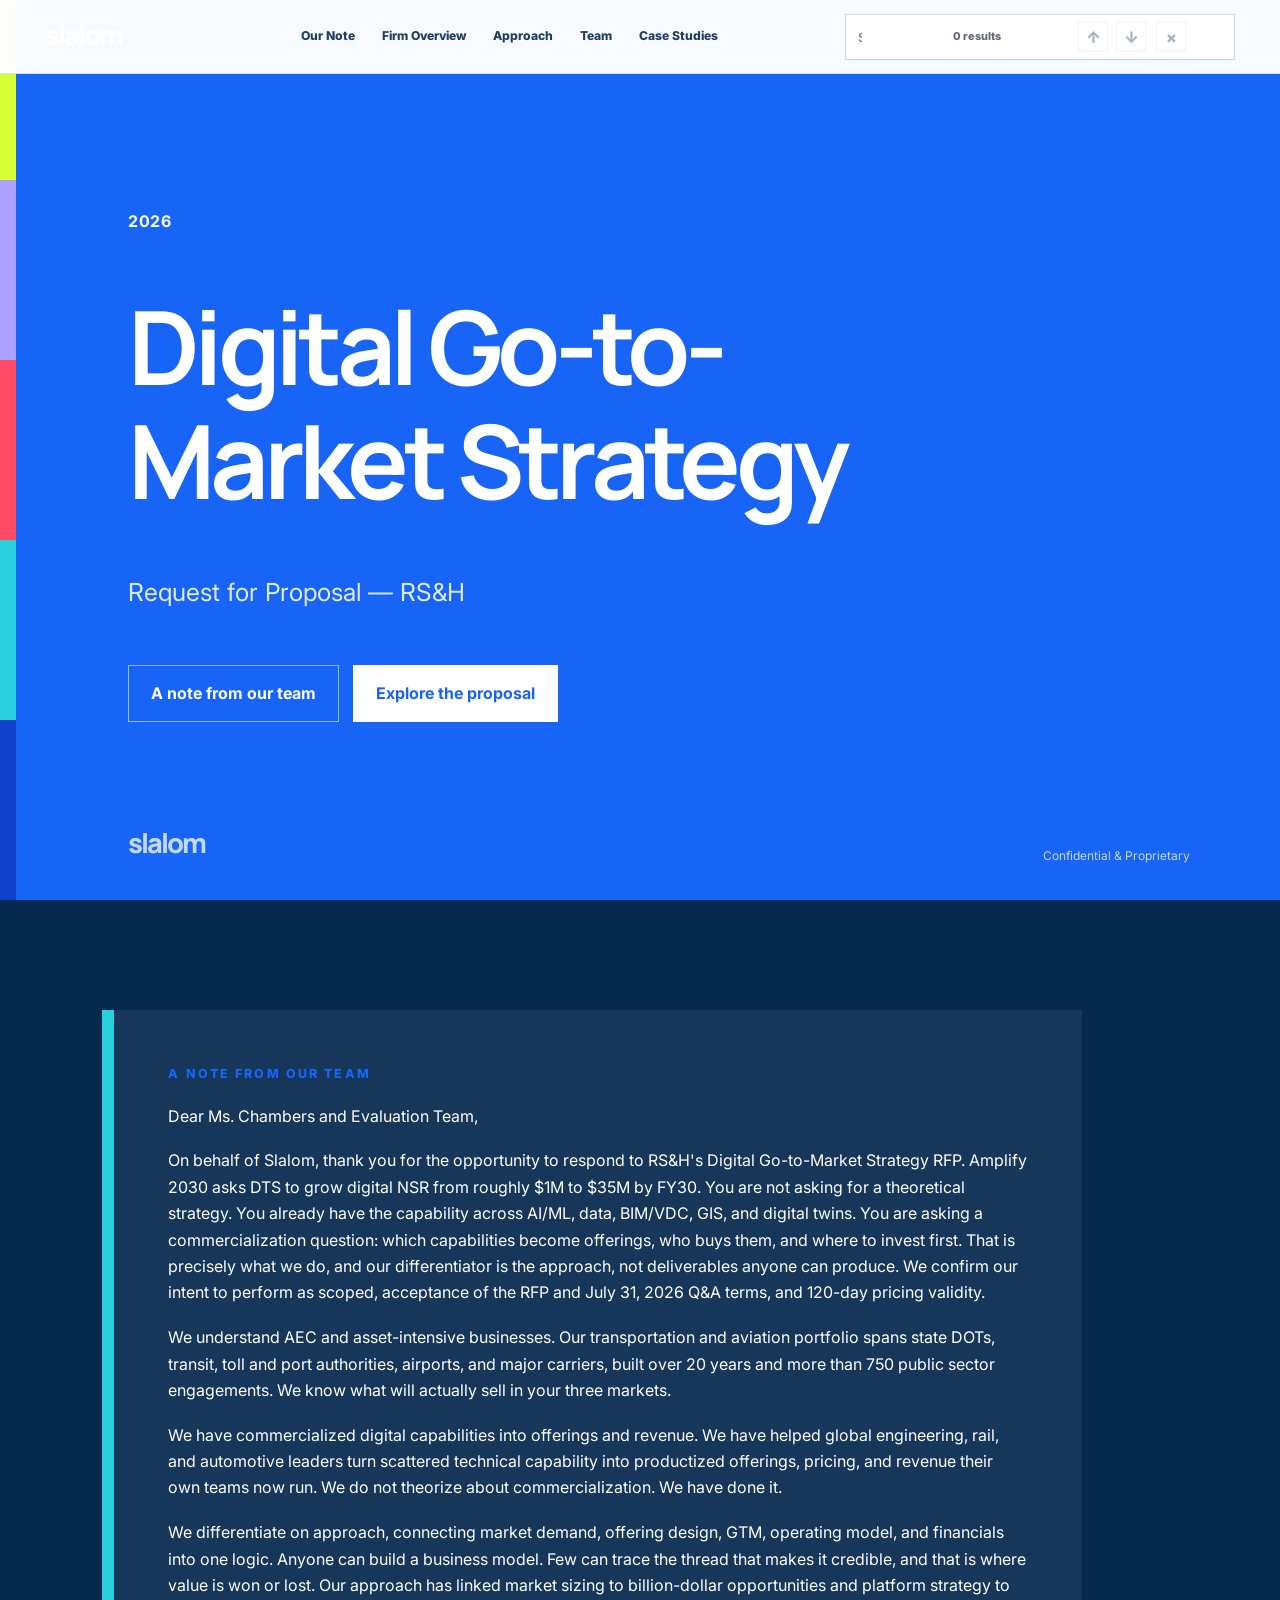
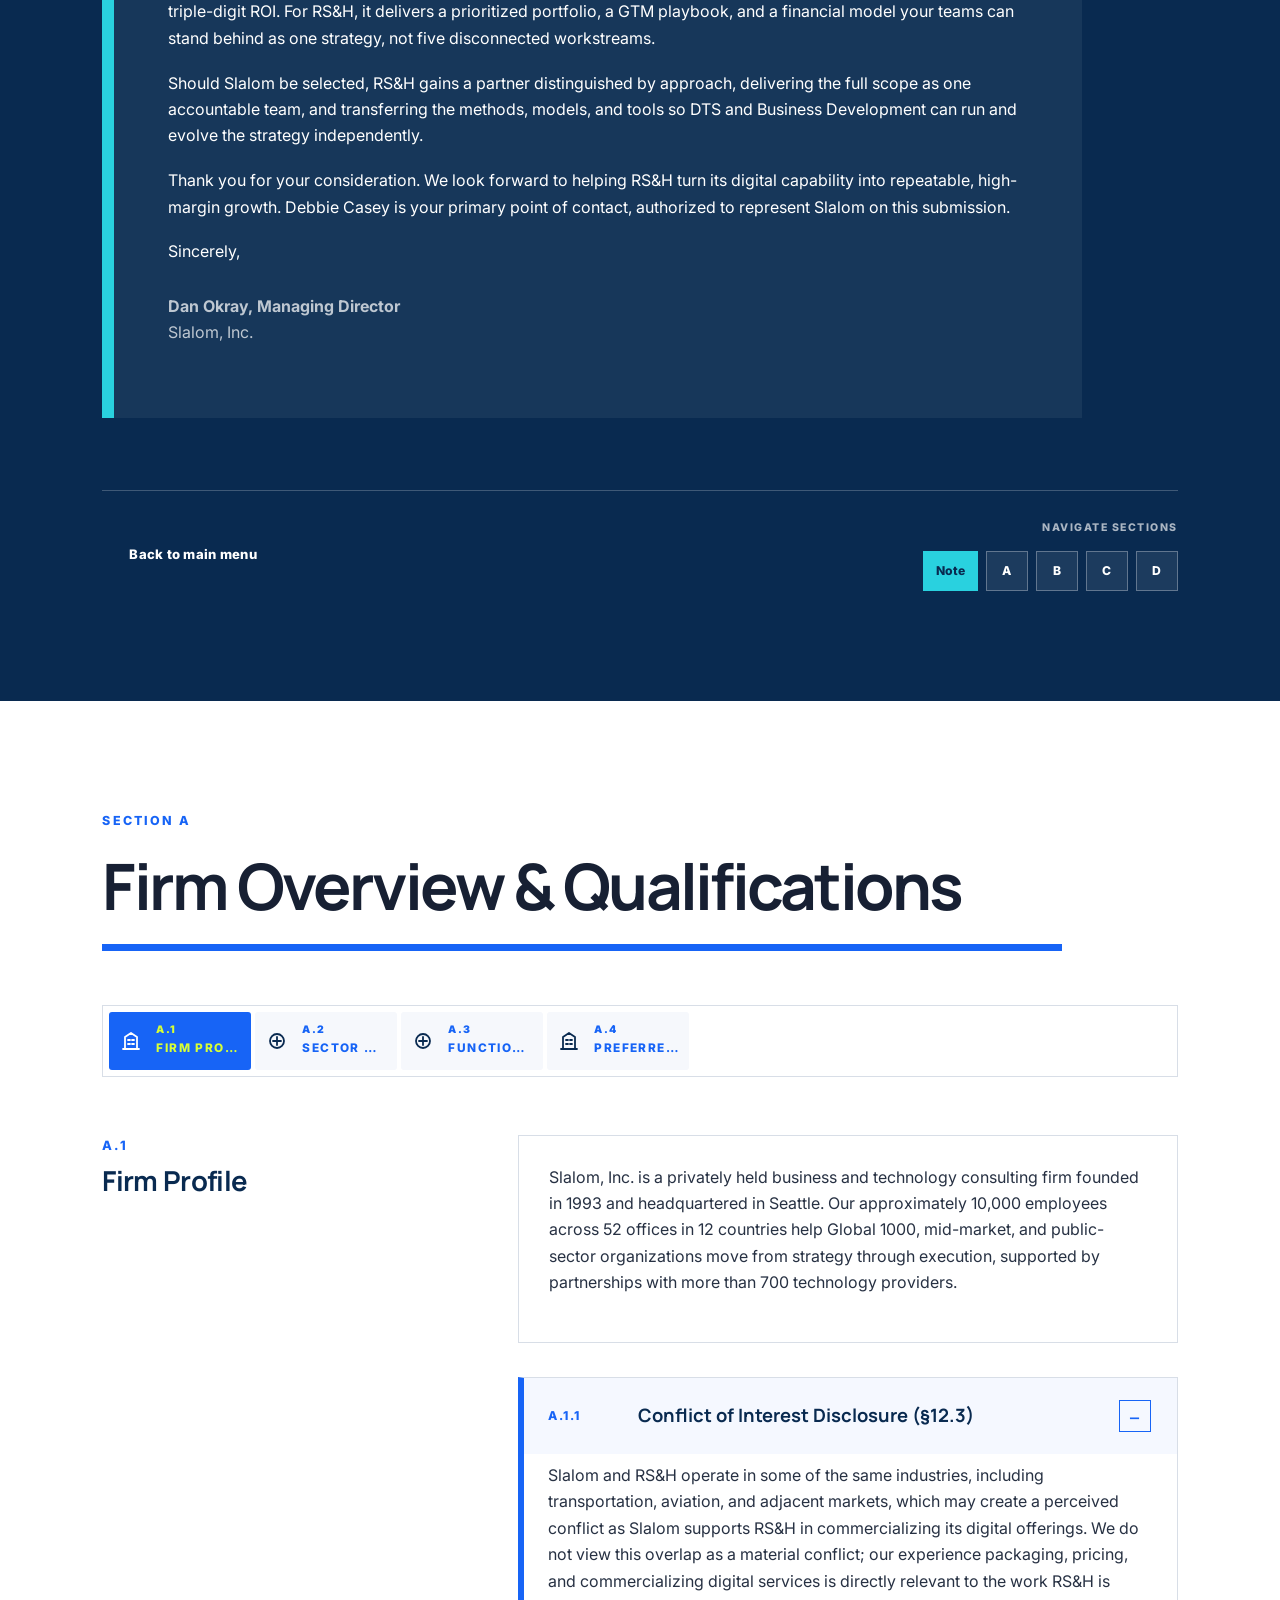
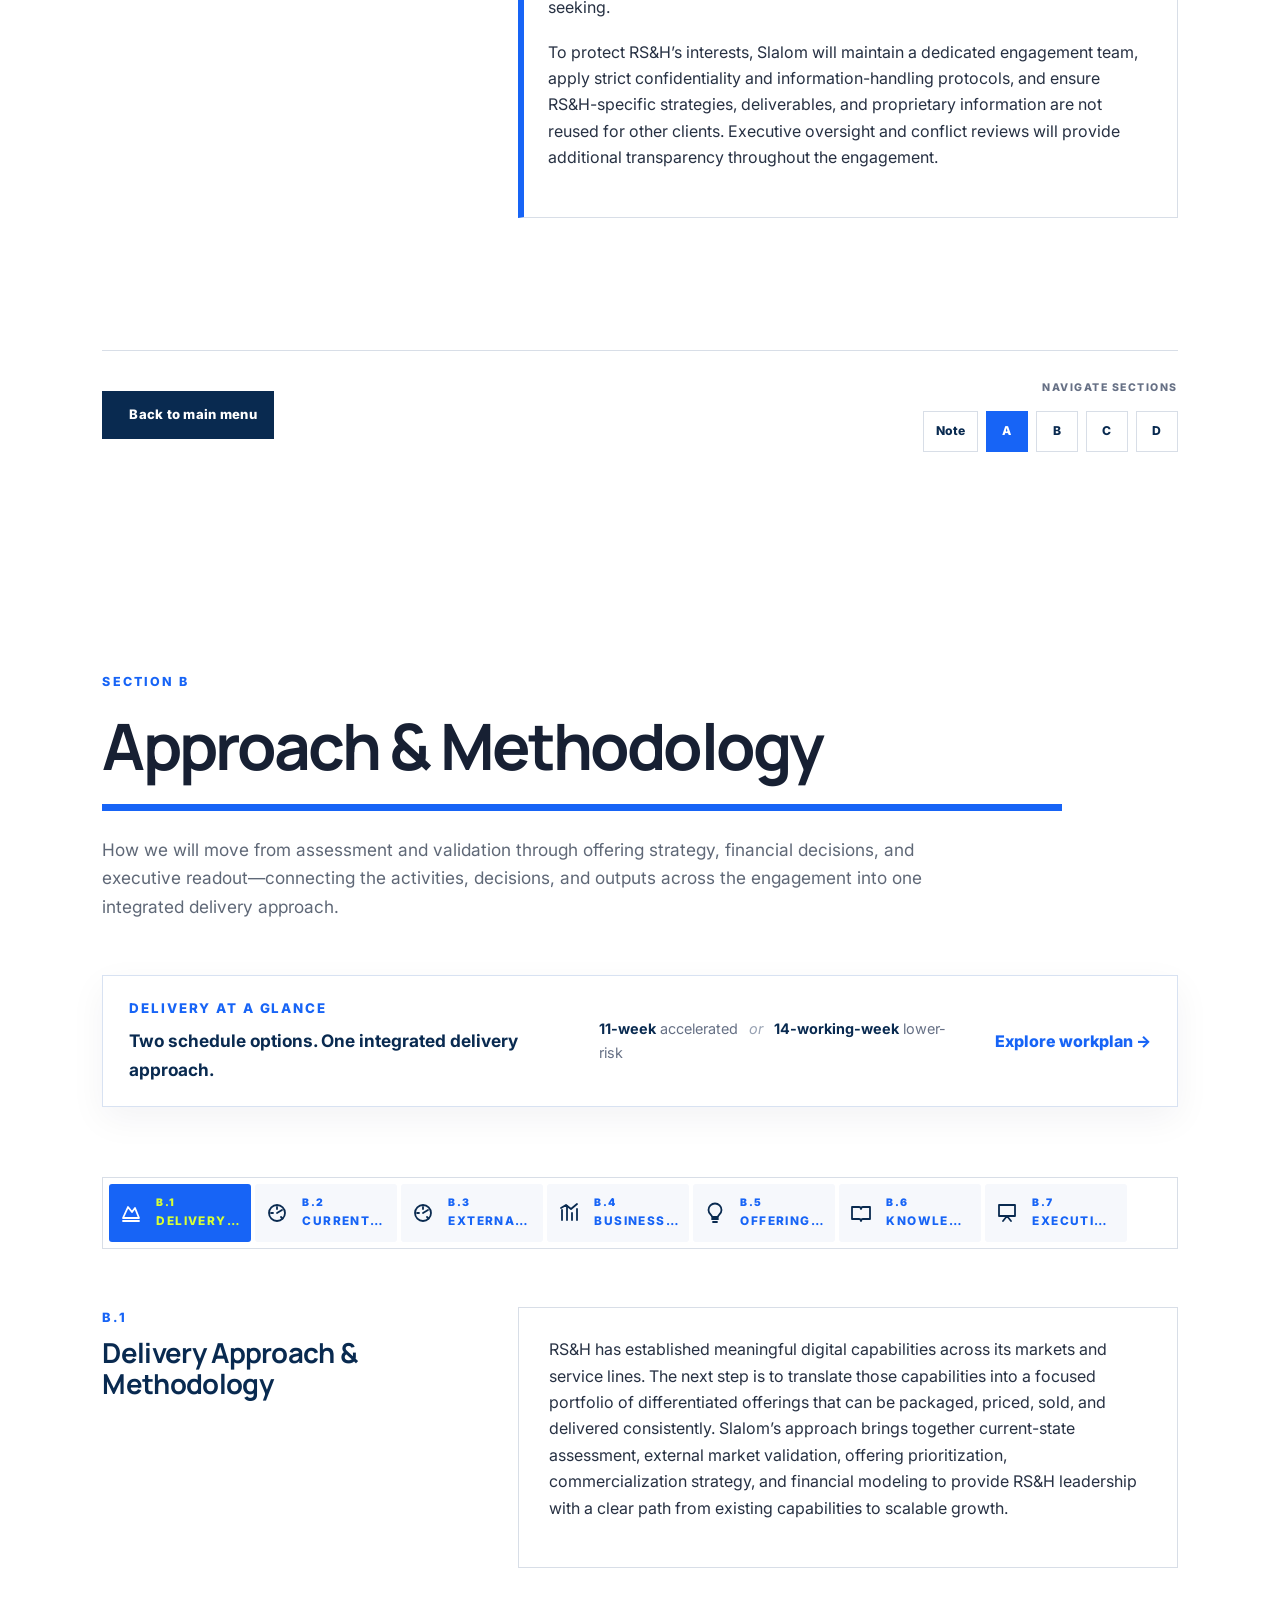
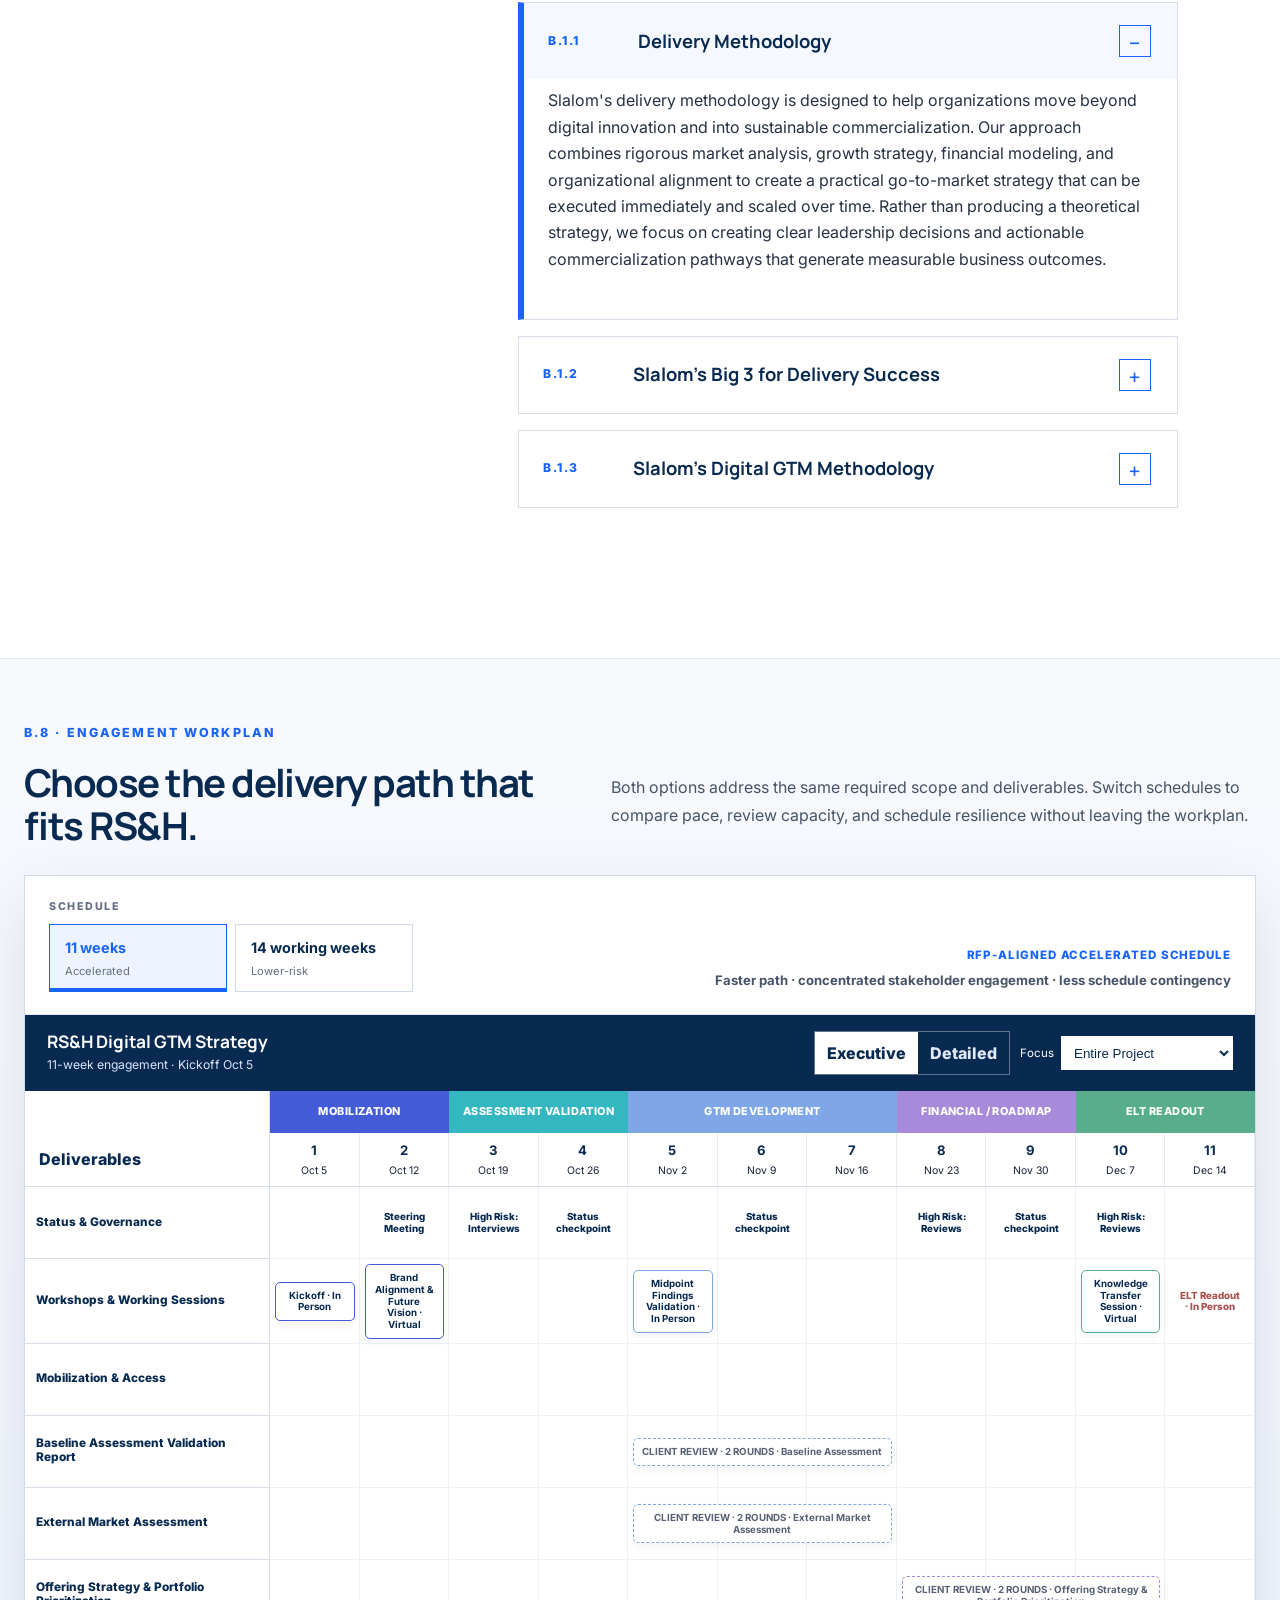
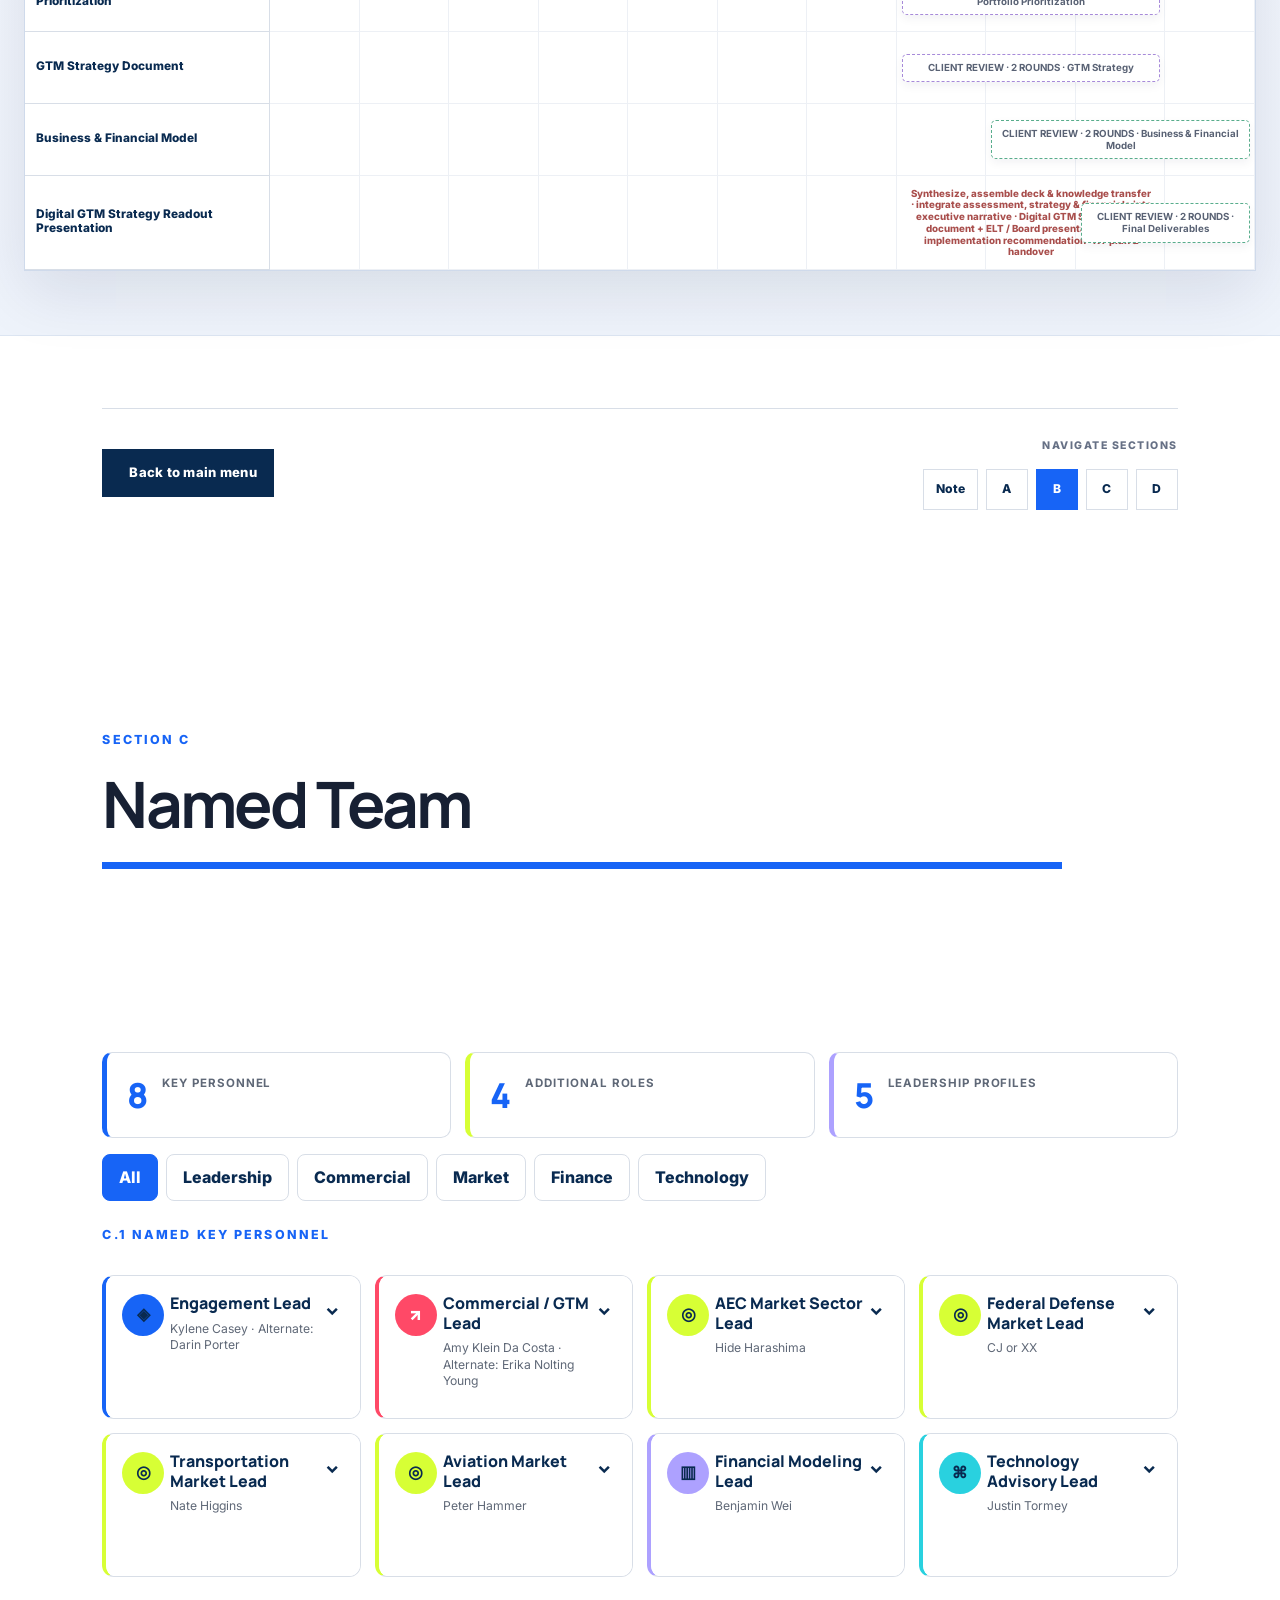
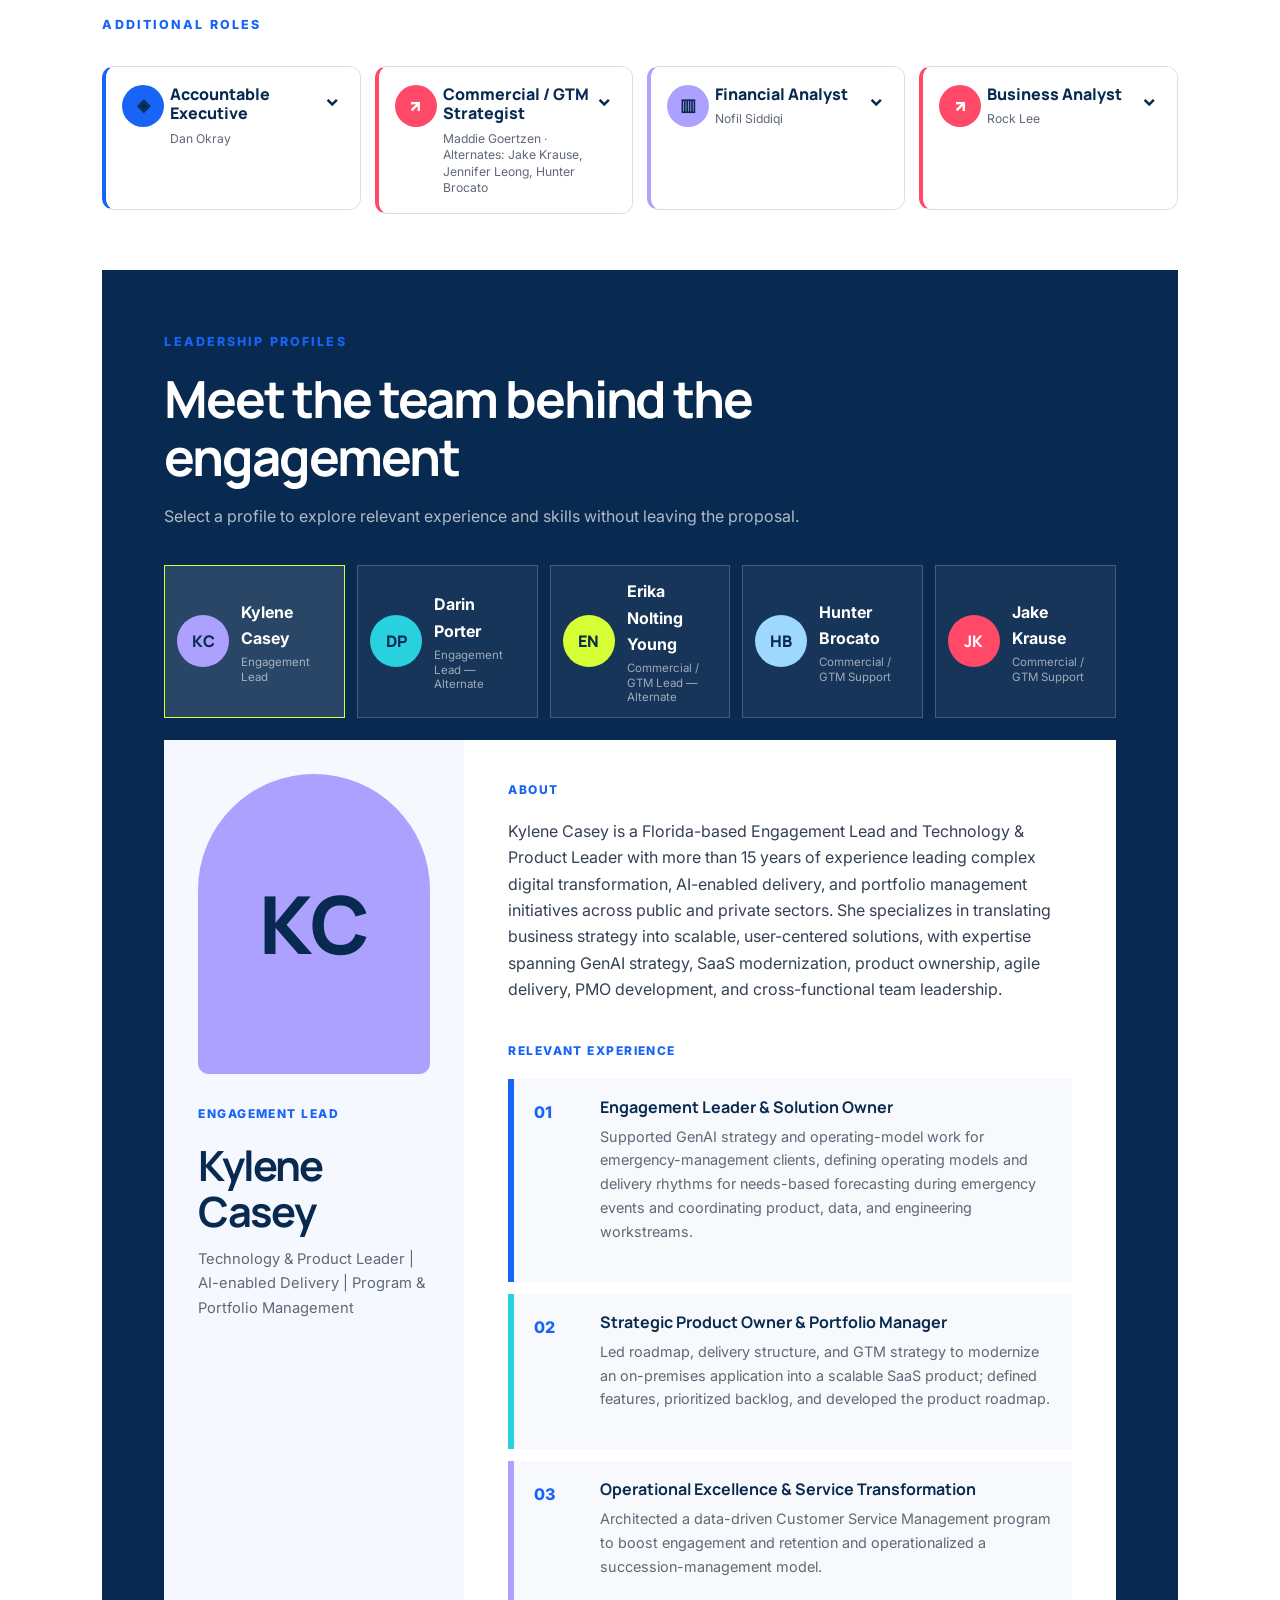
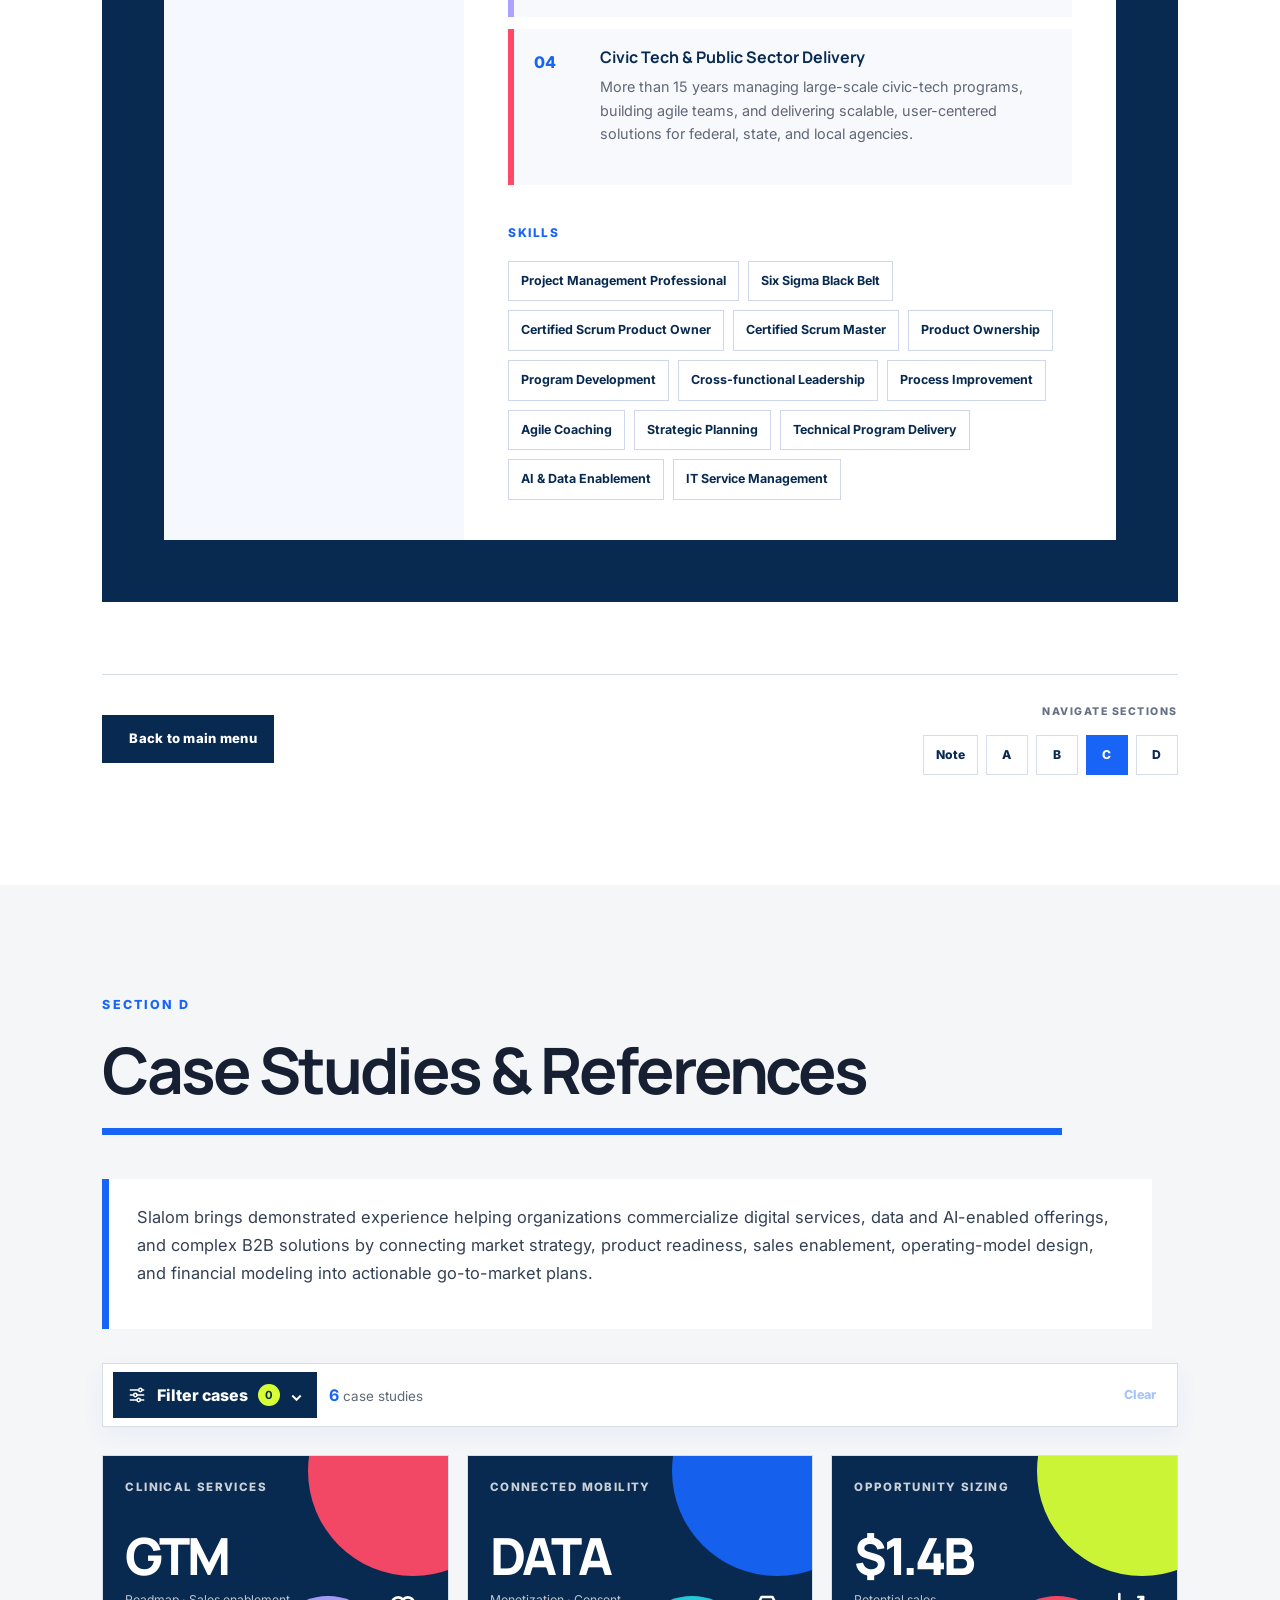
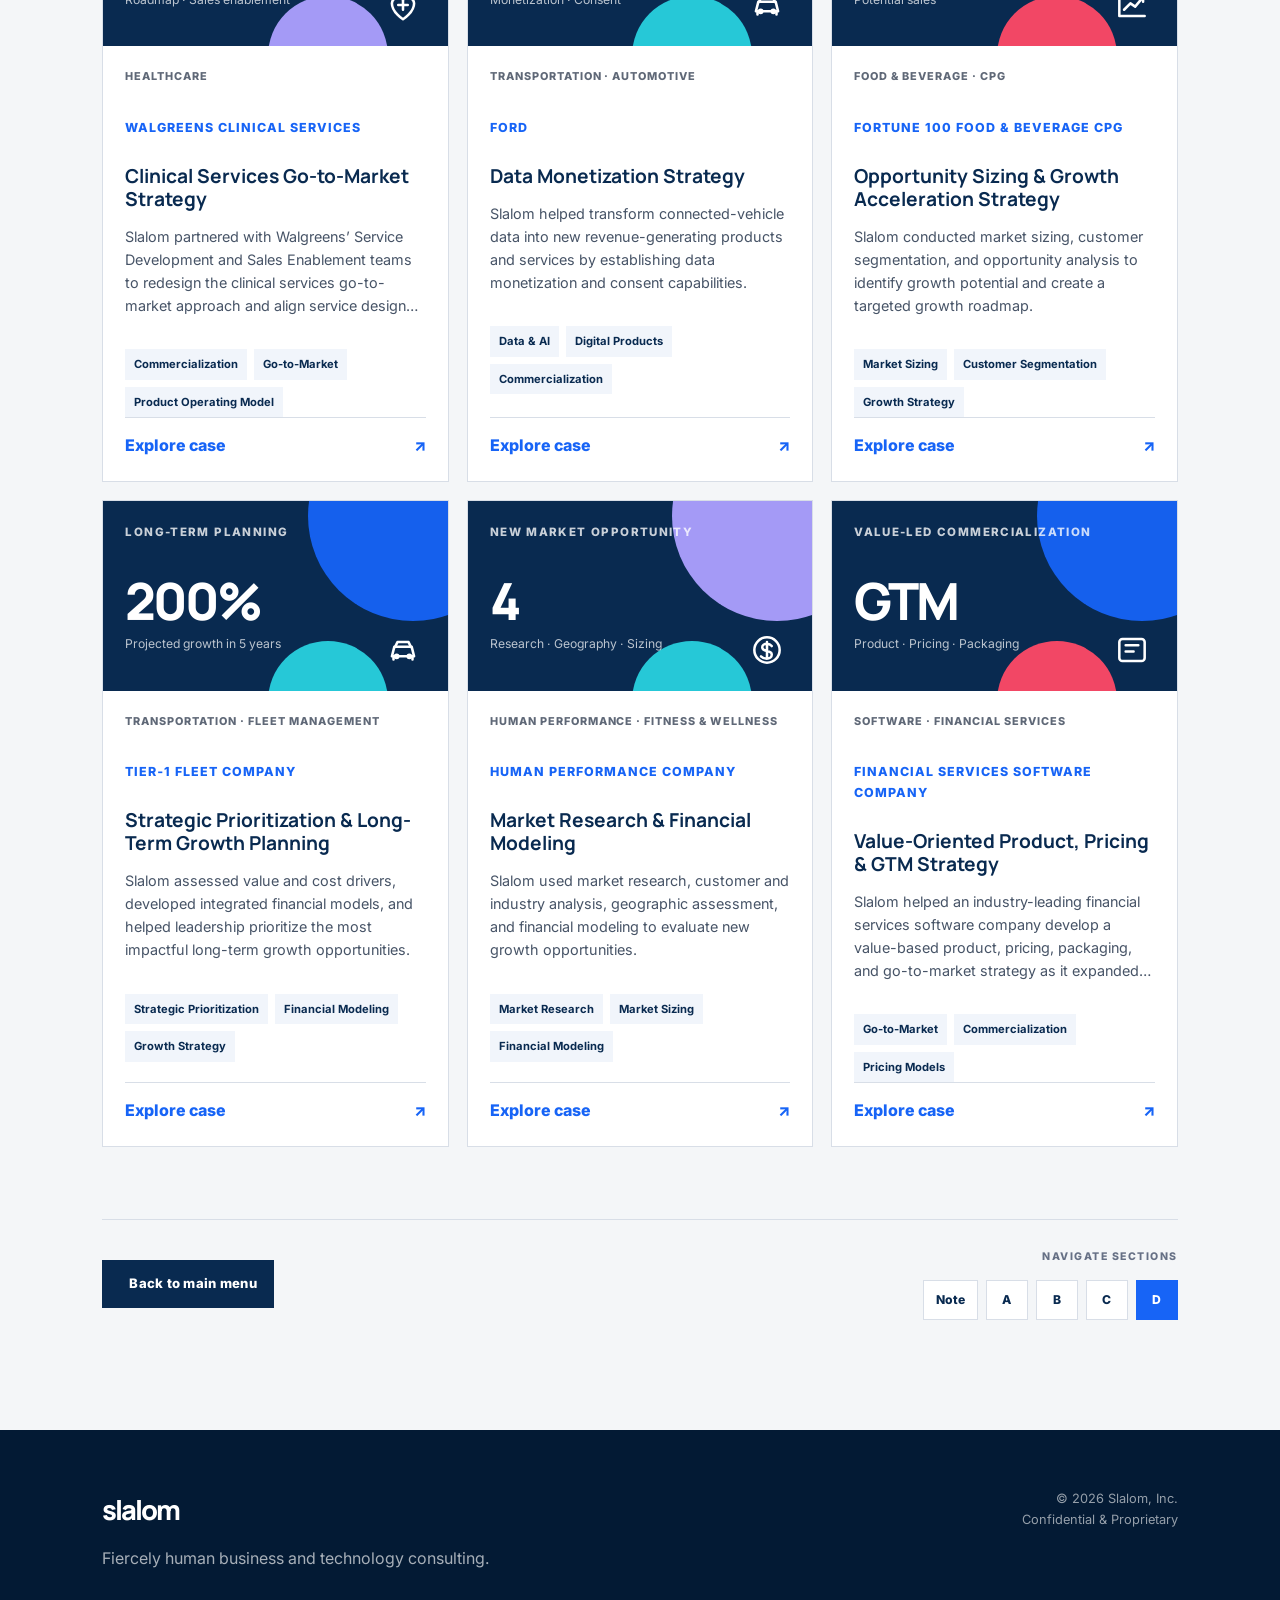
==== commit 2f3e7e92: "Load persistent Section B scanability enhancements" ====
--- a/rsh_microsite/index.html
+++ b/rsh_microsite/index.html
@@ -18,5 +18,5 @@
 <section id="team" class="section team-section"><div class="section-heading reveal"><p class="eyebrow blue">Section C</p><h2>Named Team</h2></div><div id="team-content"></div></section>
 <section id="case-studies" class="section section-soft"><div class="section-heading reveal"><p class="eyebrow blue">Section D</p><h2>Case Studies &amp; References</h2></div><div id="case-studies-content" aria-live="polite"></div></section>
 </main><footer><div><span class="brand-wordmark">slalom</span><p>Fiercely human business and technology consulting.</p></div><div class="footer-meta"><span>© 2026 Slalom, Inc.</span><span>Confidential &amp; Proprietary</span></div></footer>
-<script src="app.js"></script><script src="section-b-enhancements.js"></script><script src="proof-points.js"></script><script src="team.js"></script><script src="timeline-data.js"></script><script src="timeline.js"></script><script src="case-studies-data.js"></script><script src="case-studies.js"></script><script src="search.js"></script><script src="section-nav.js"></script>
+<script src="app.js"></script><script src="section-b-enhancements.js"></script><script src="section-b-scanability.js"></script><script src="proof-points.js"></script><script src="team.js"></script><script src="timeline-data.js"></script><script src="timeline.js"></script><script src="case-studies-data.js"></script><script src="case-studies.js"></script><script src="search.js"></script><script src="section-nav.js"></script>
 </body></html>
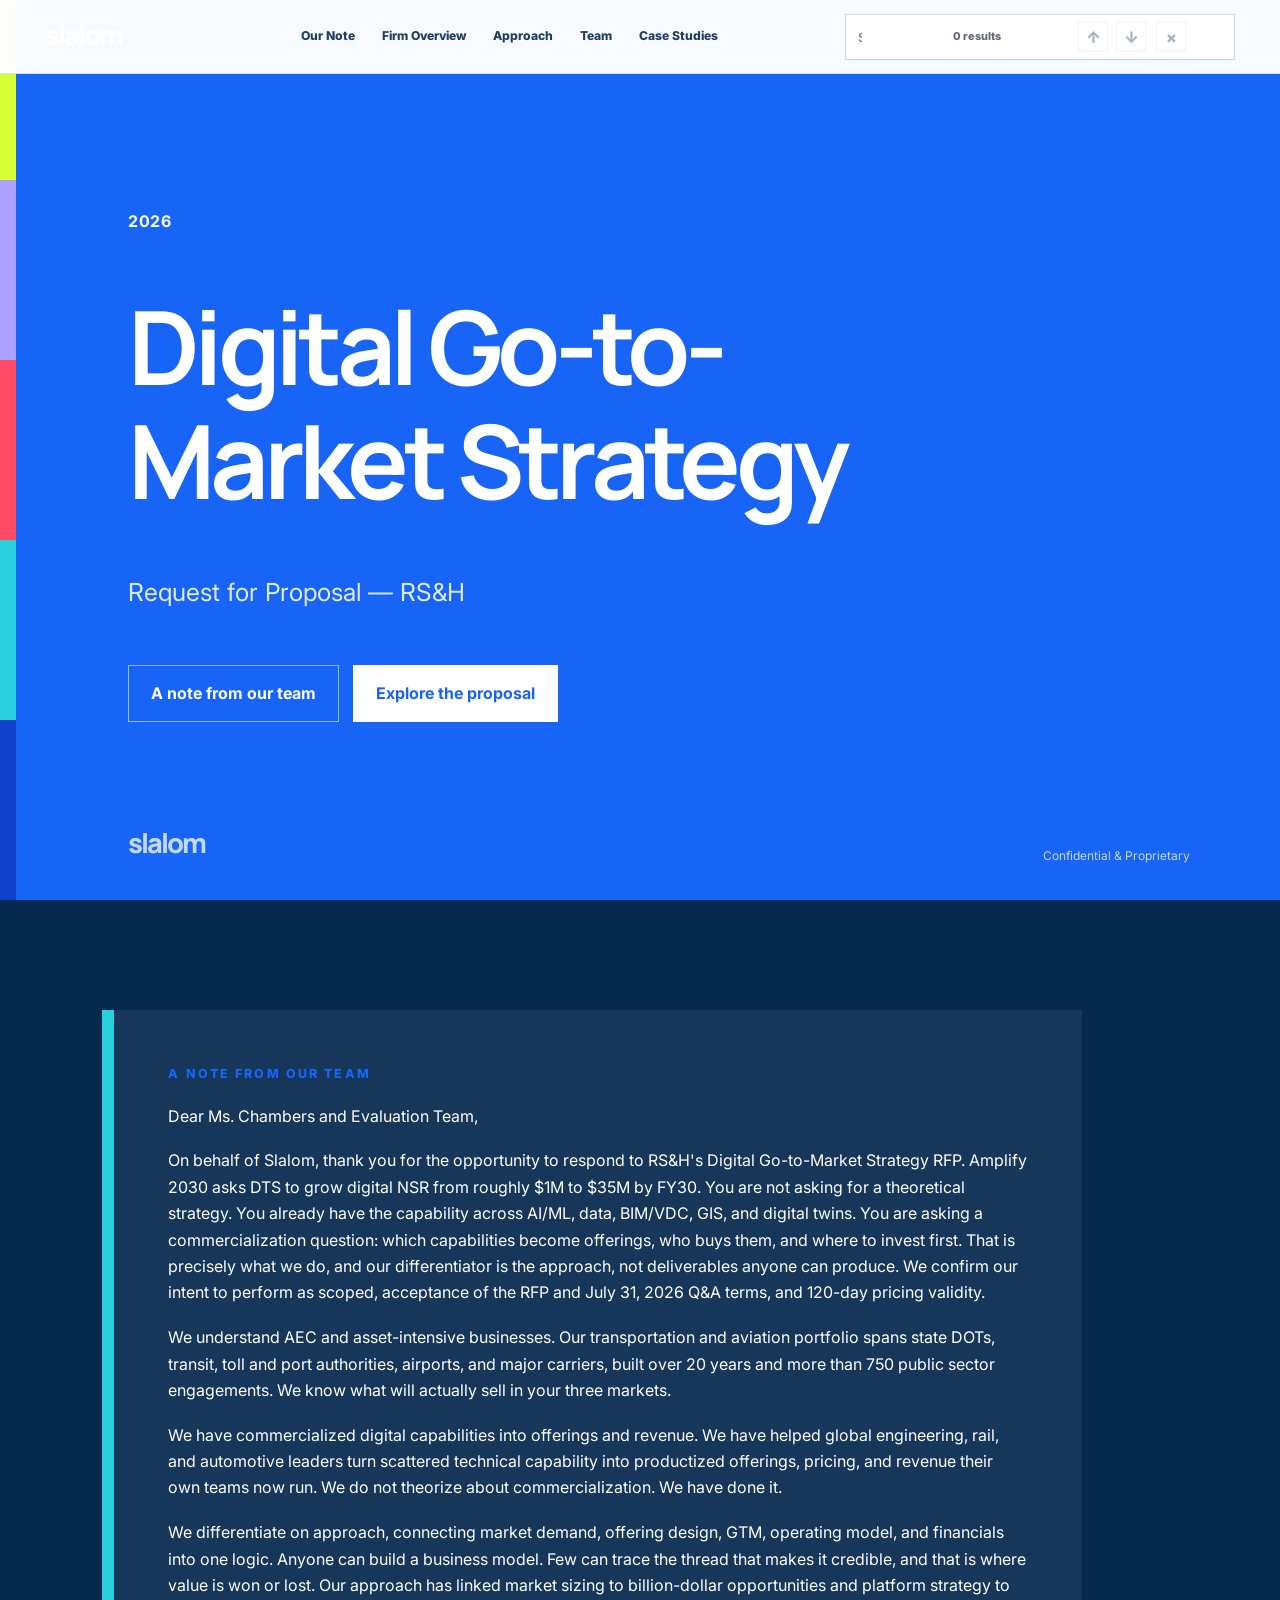
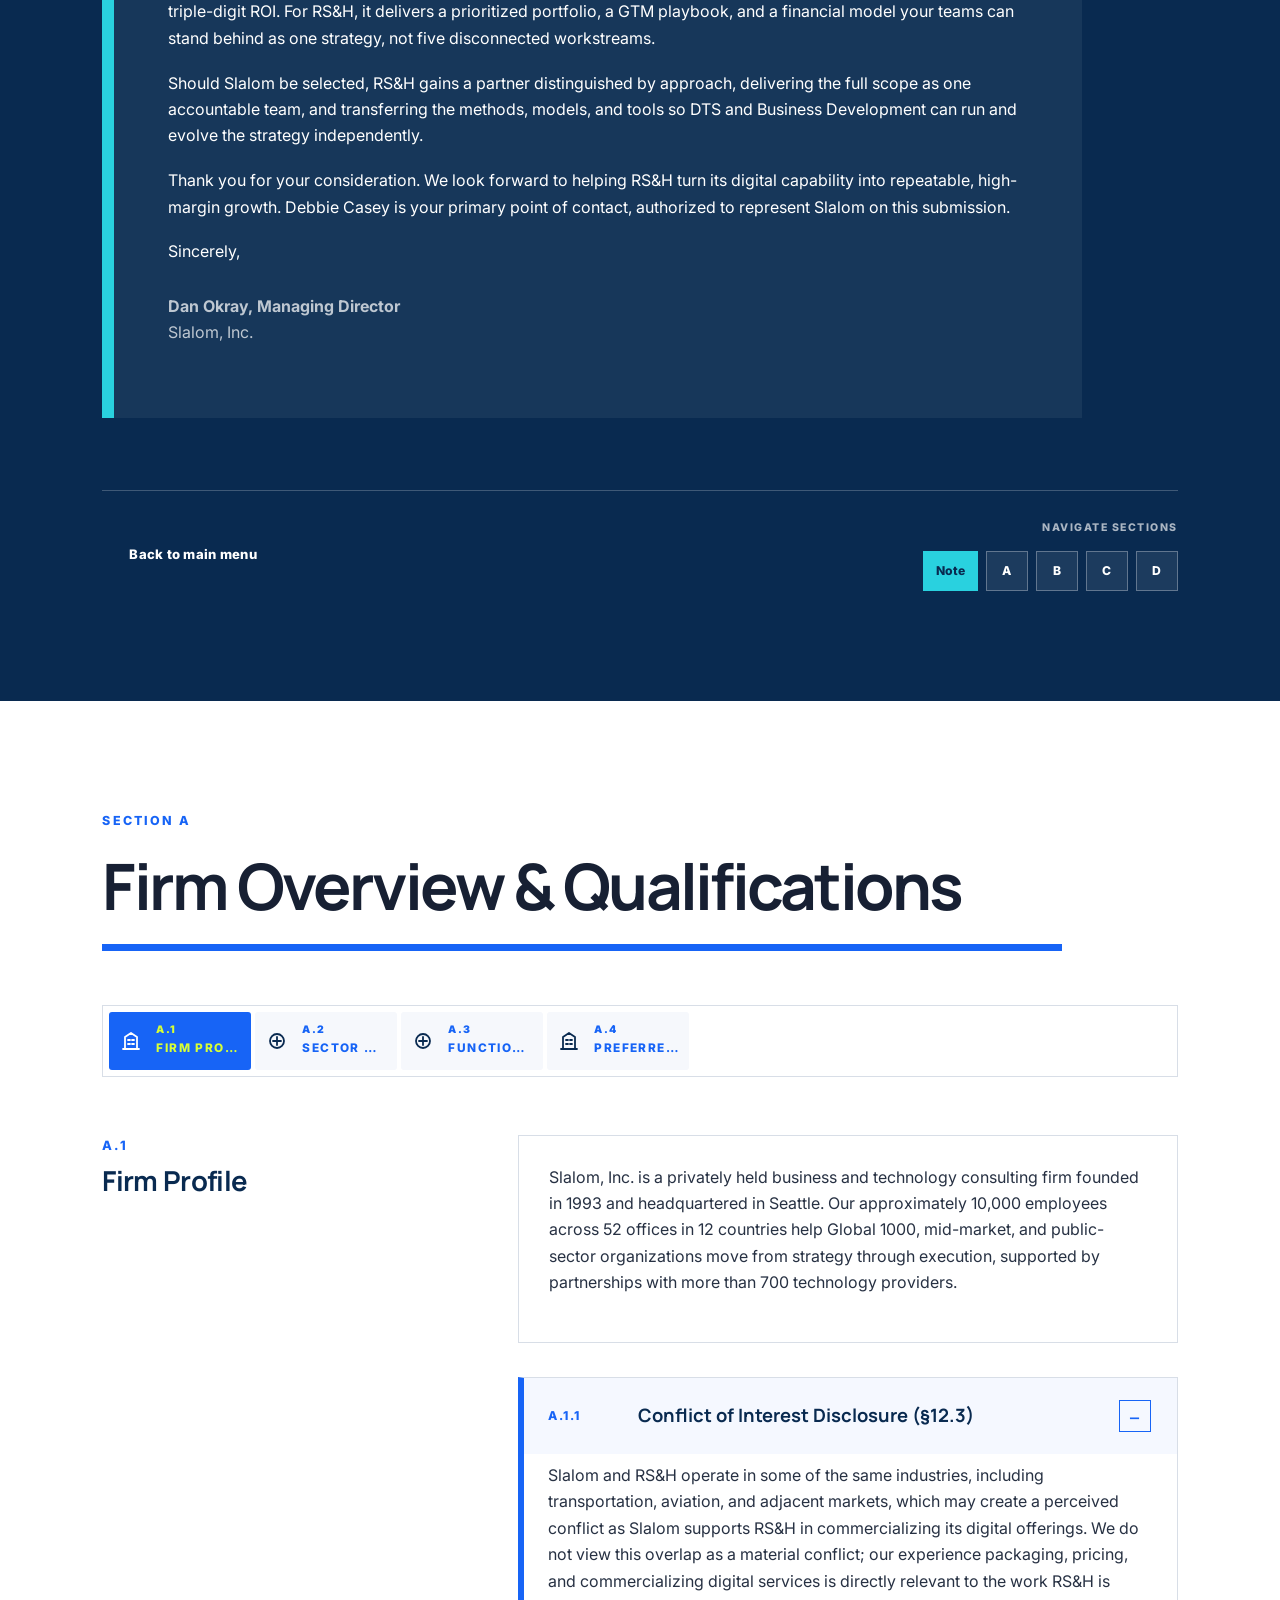
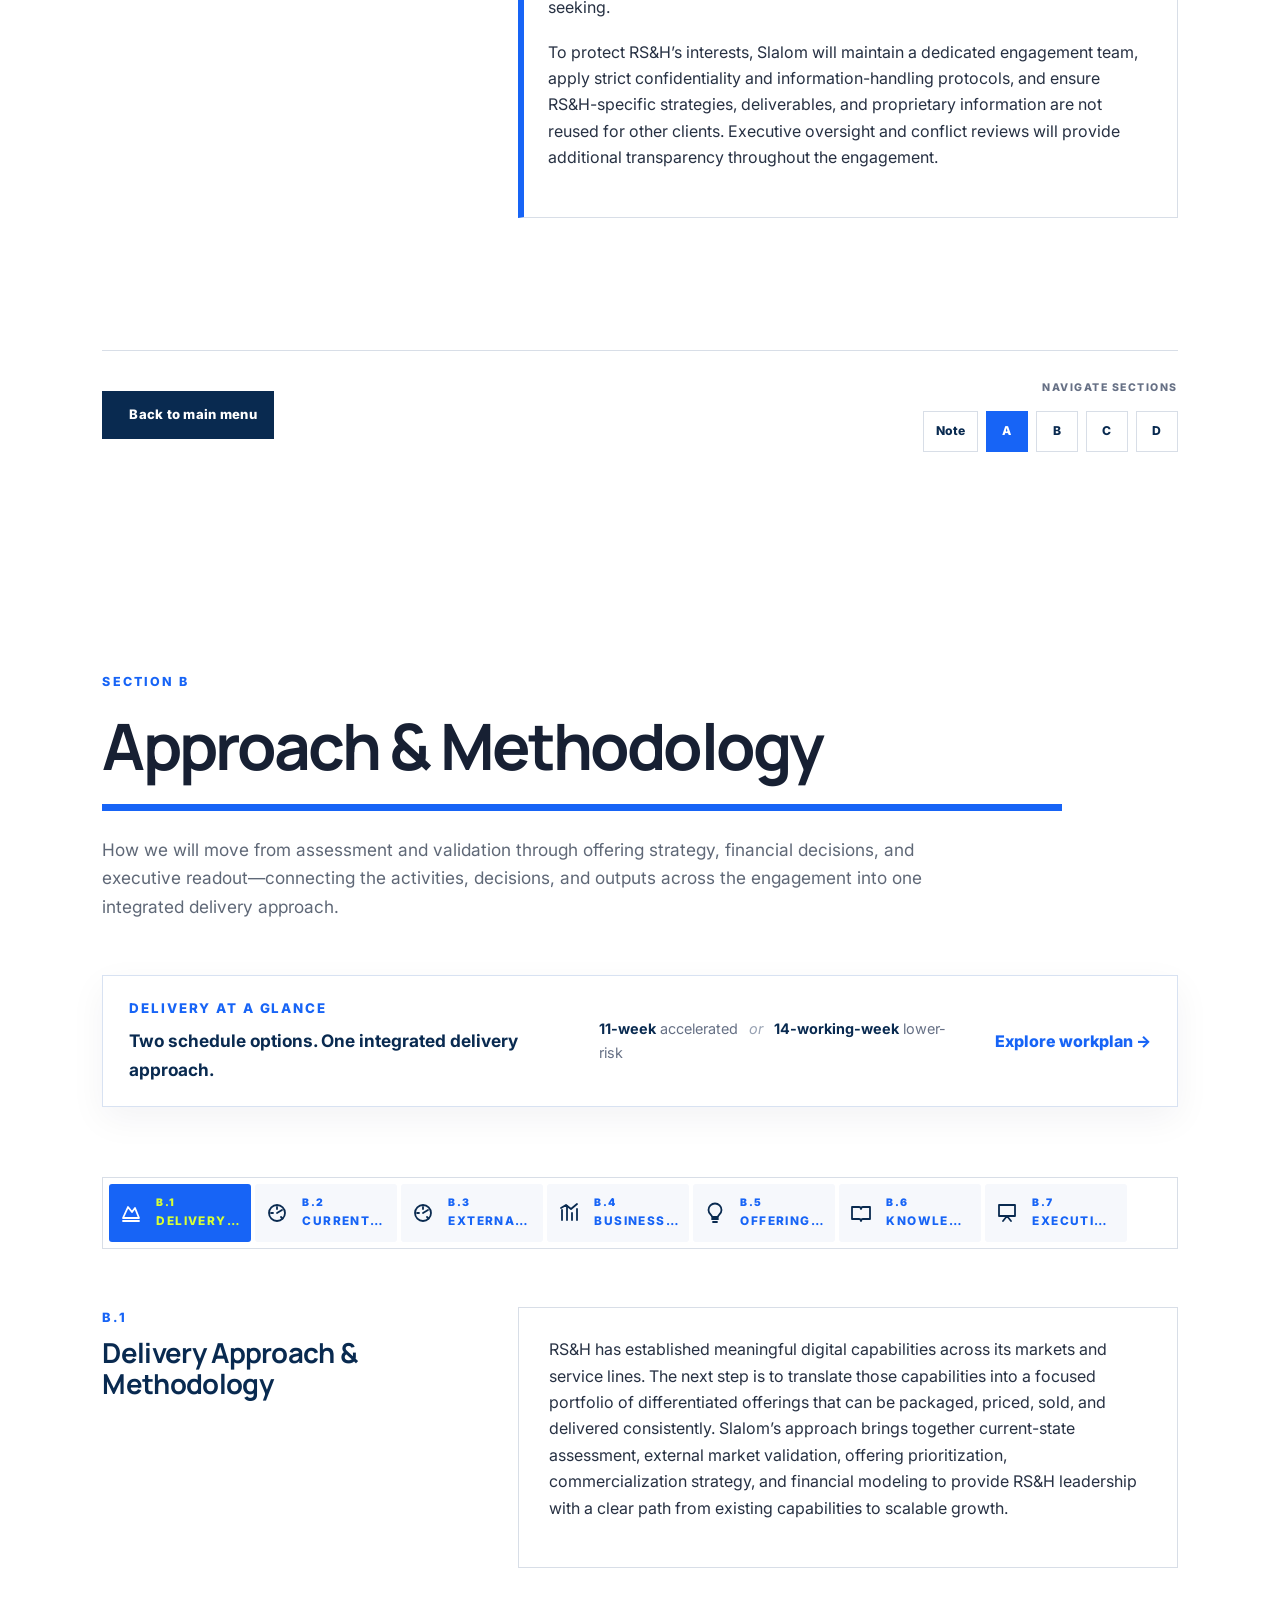
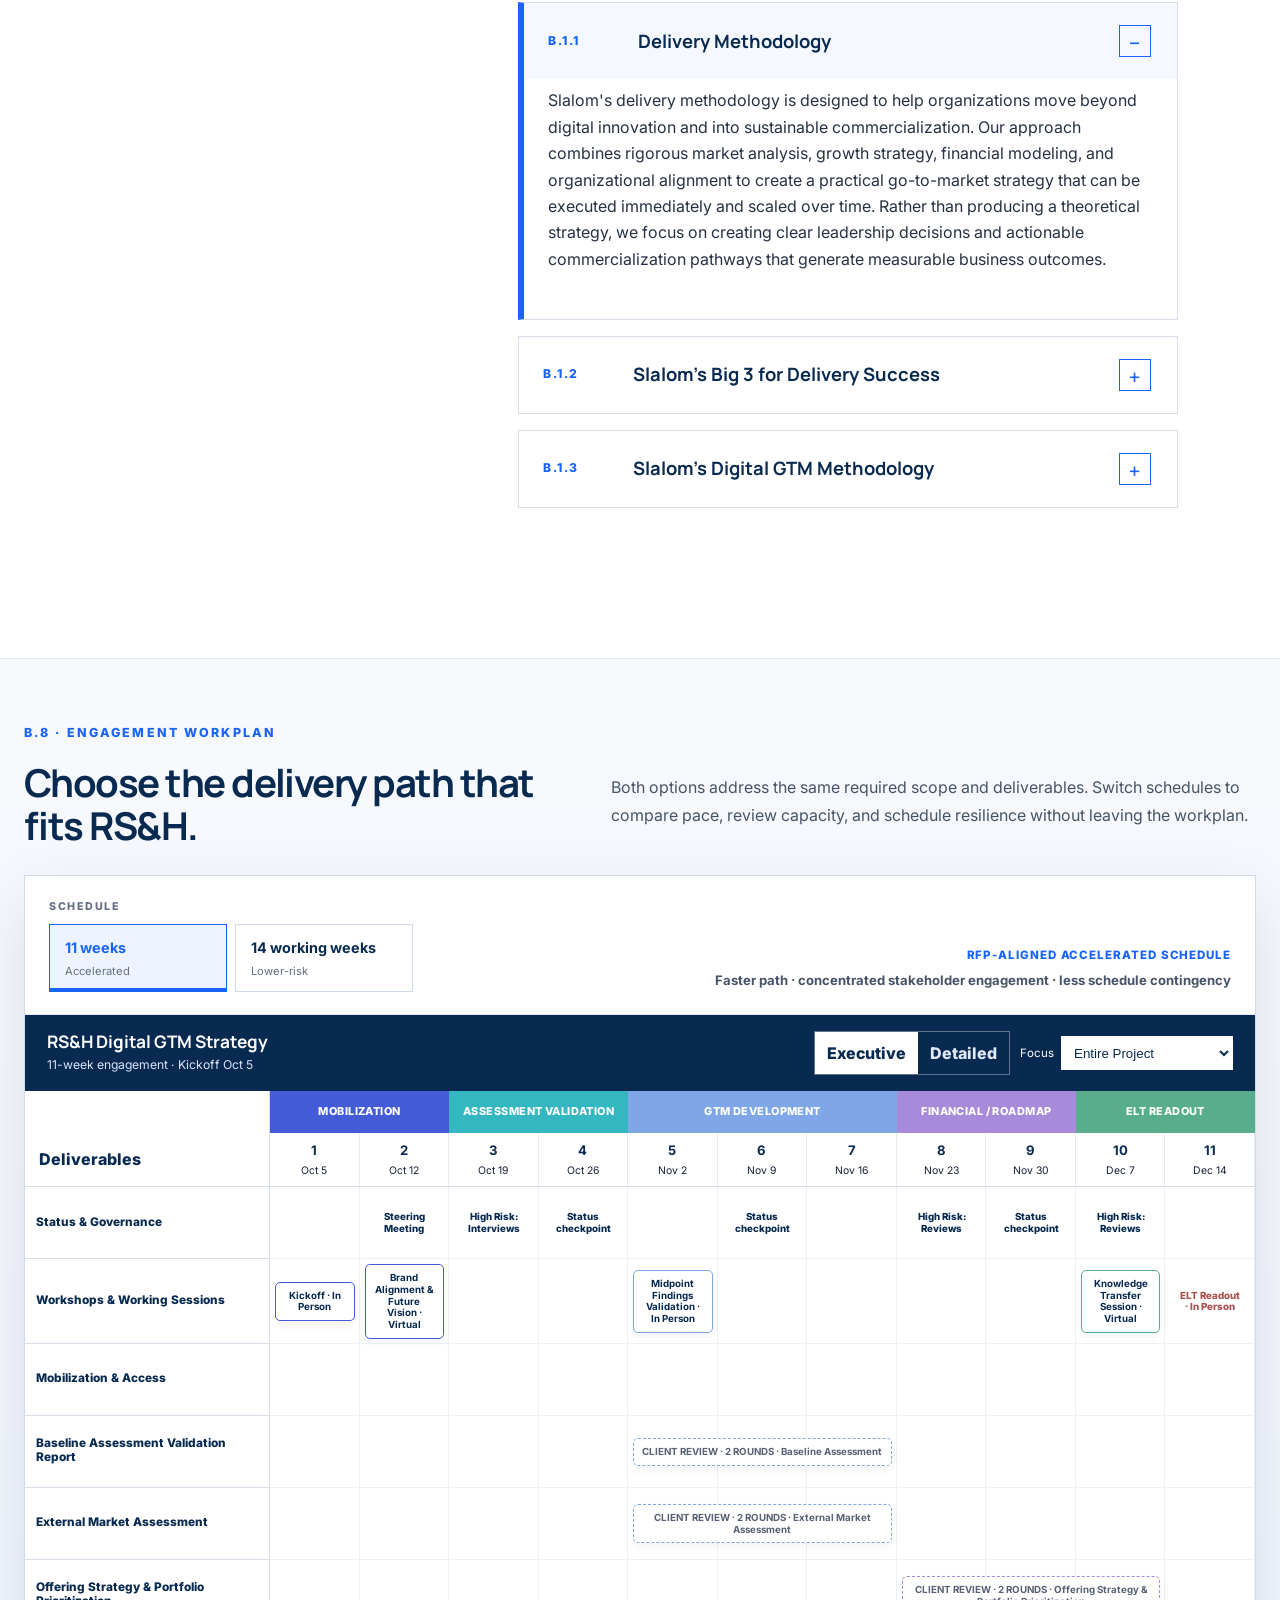
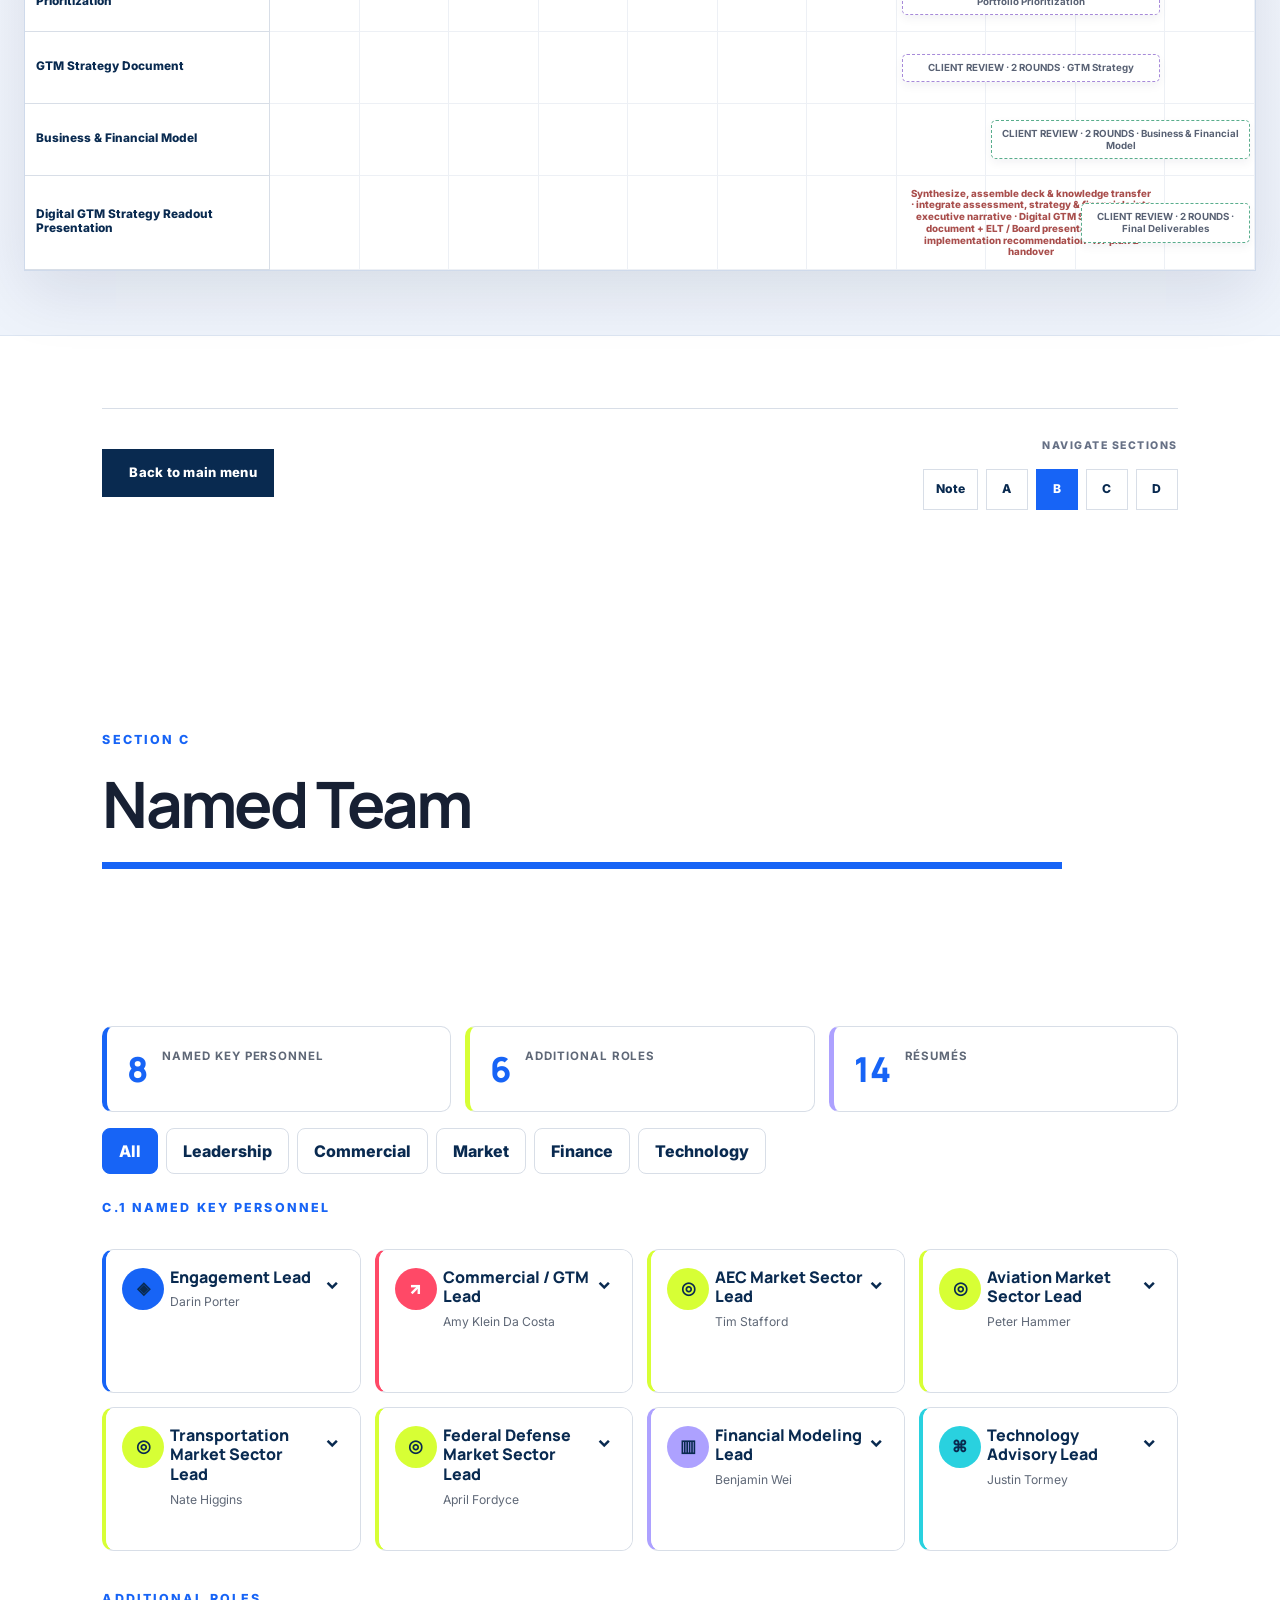
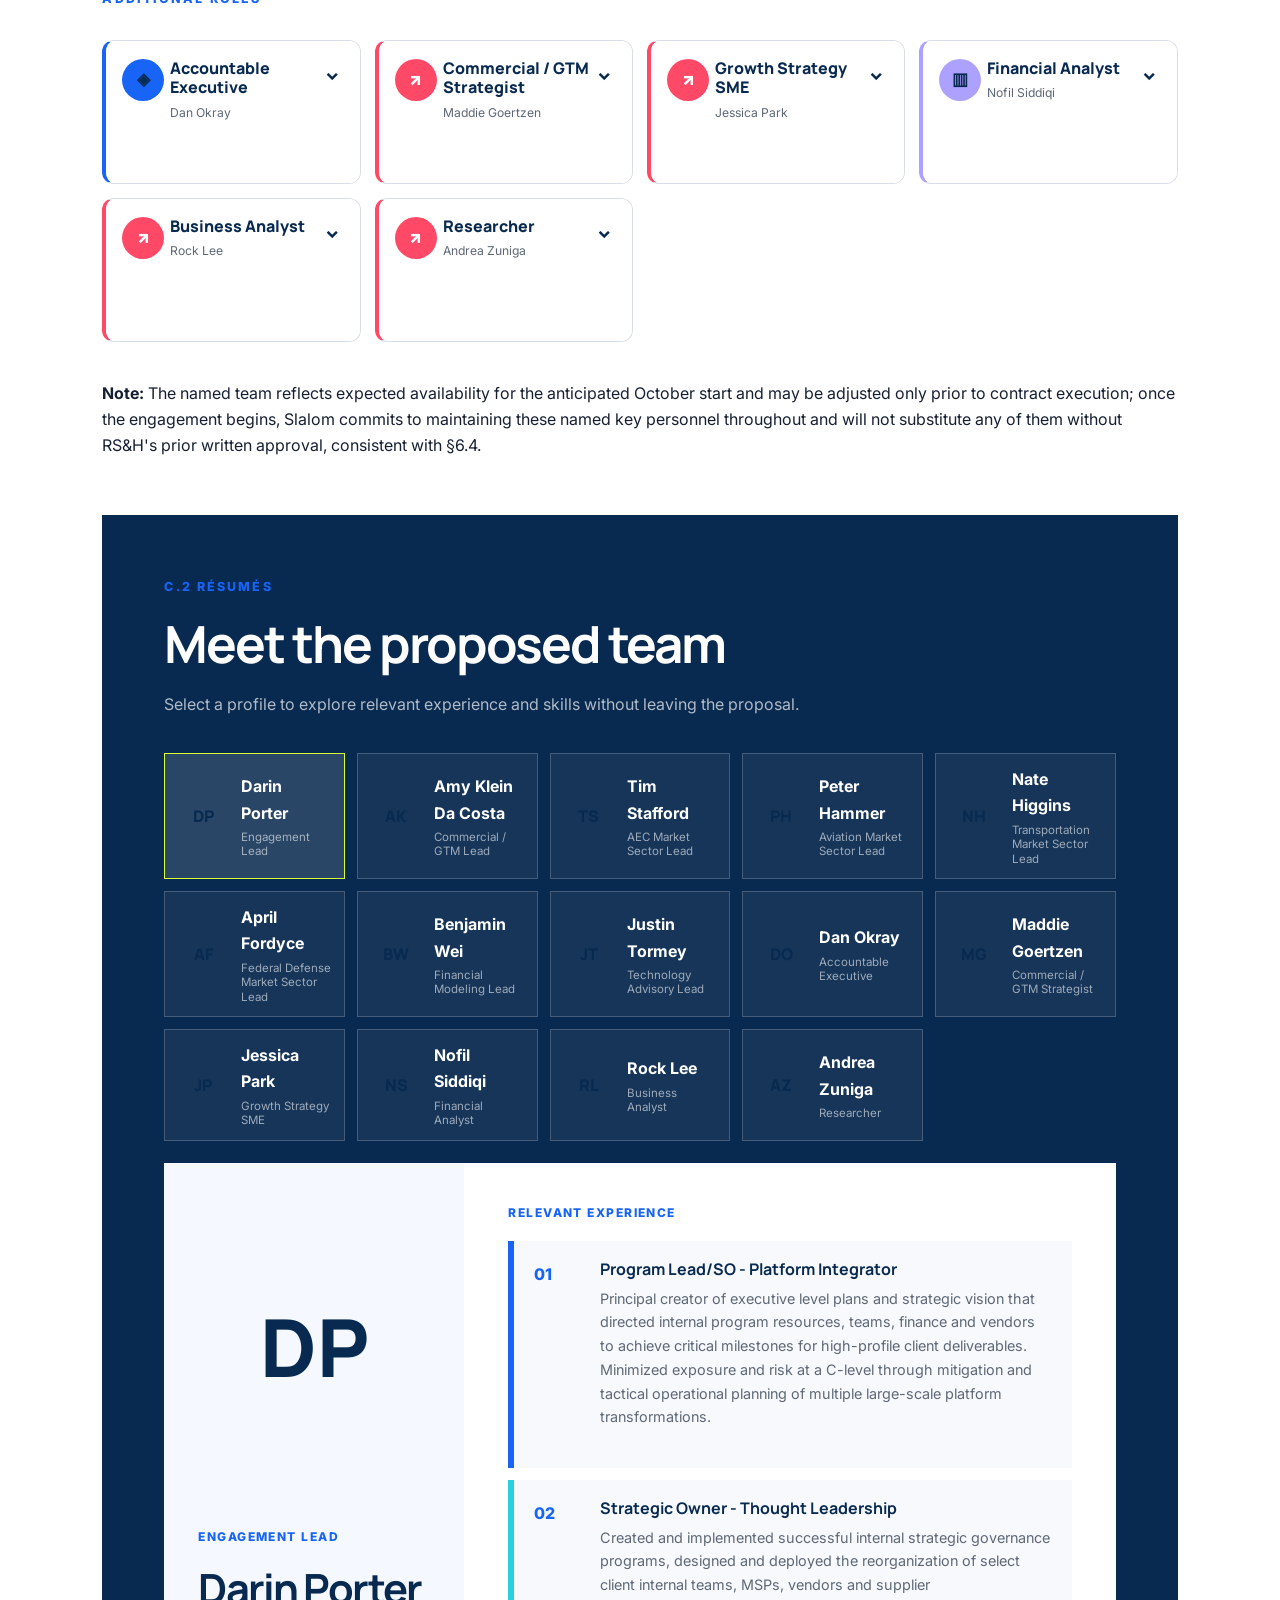
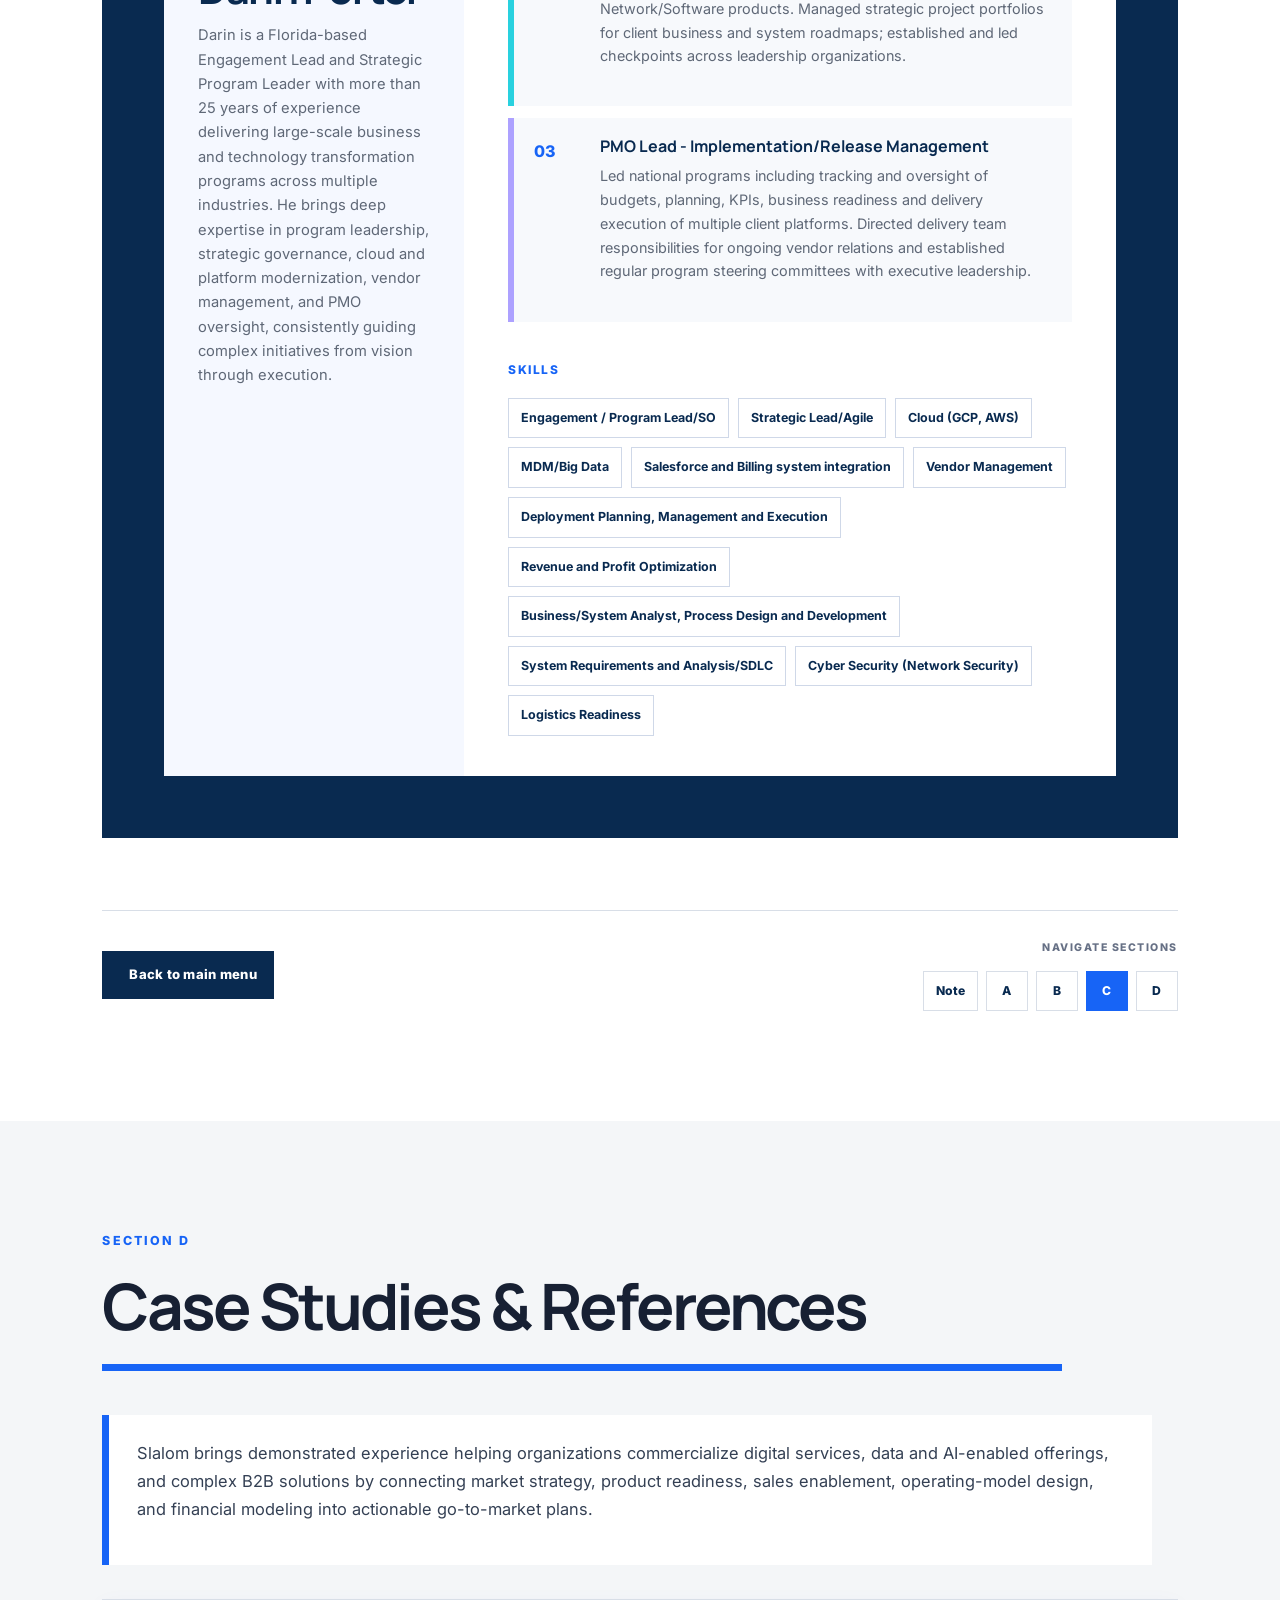
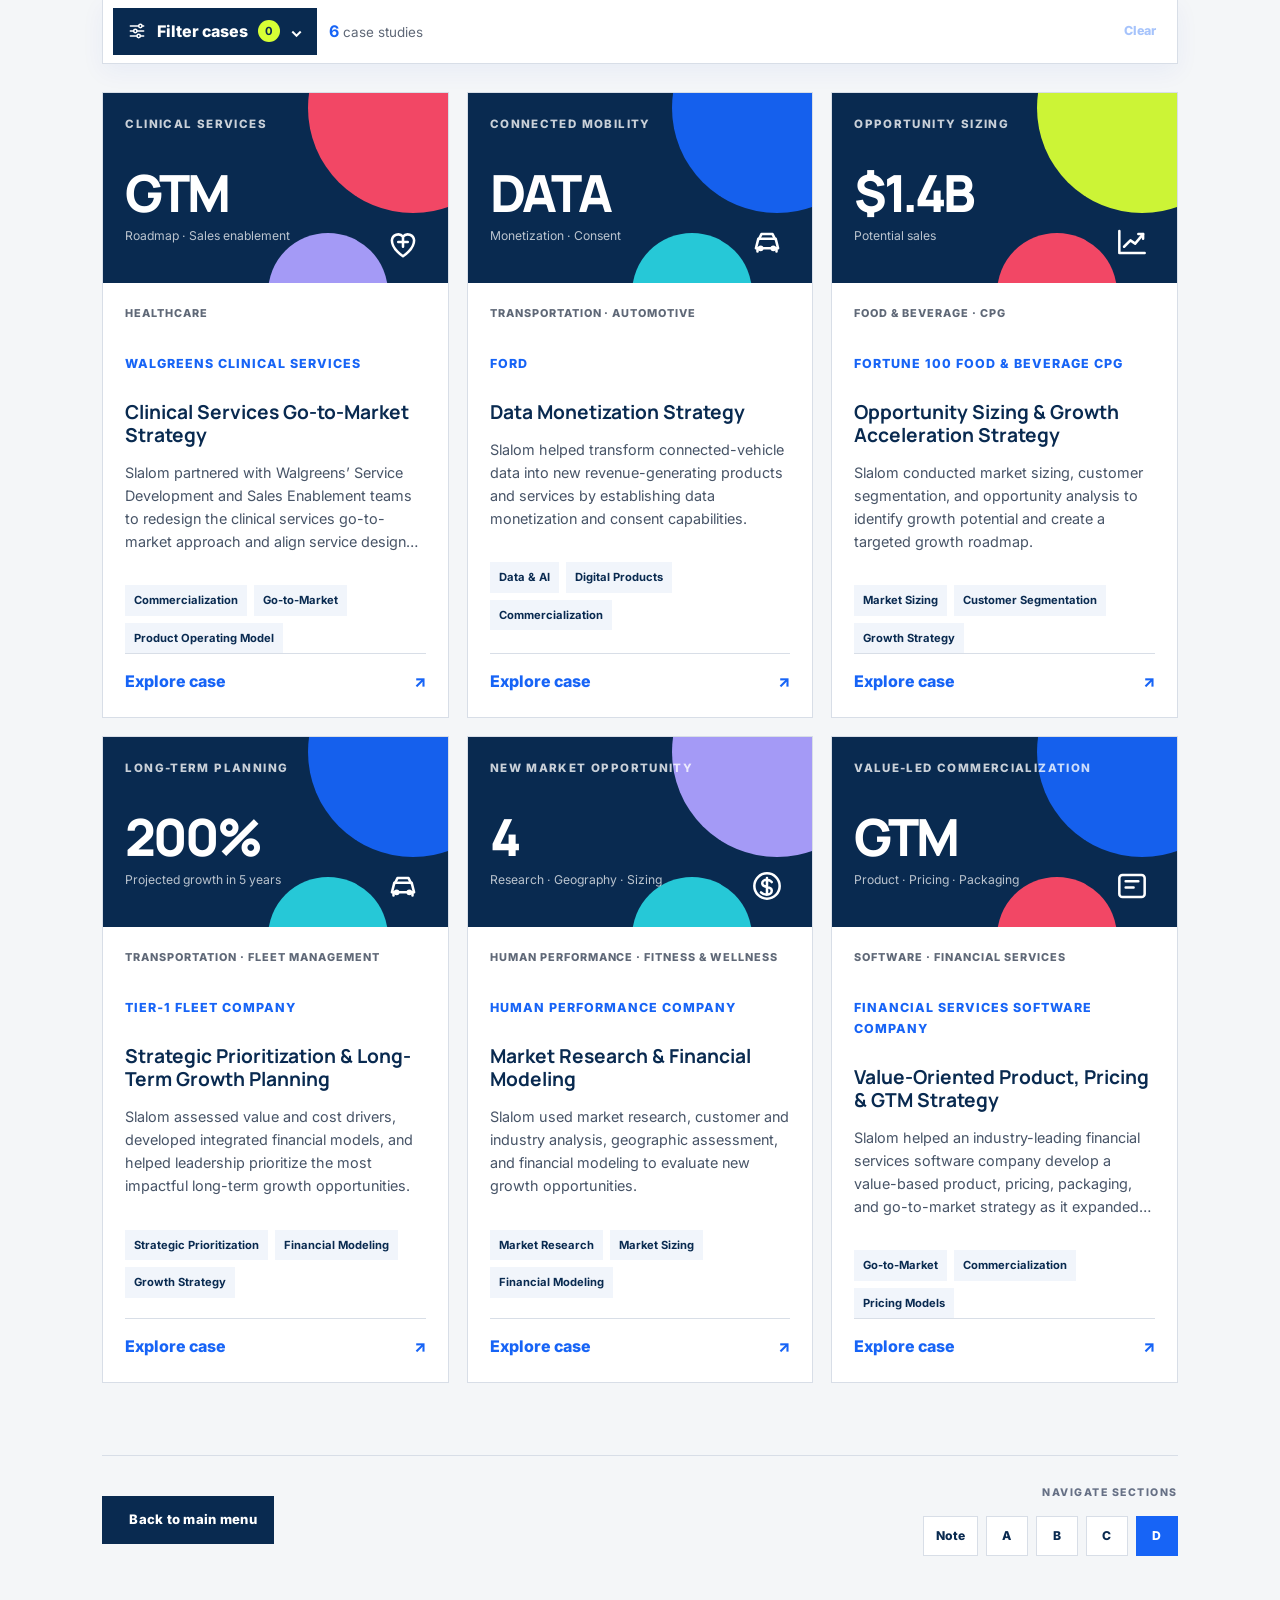
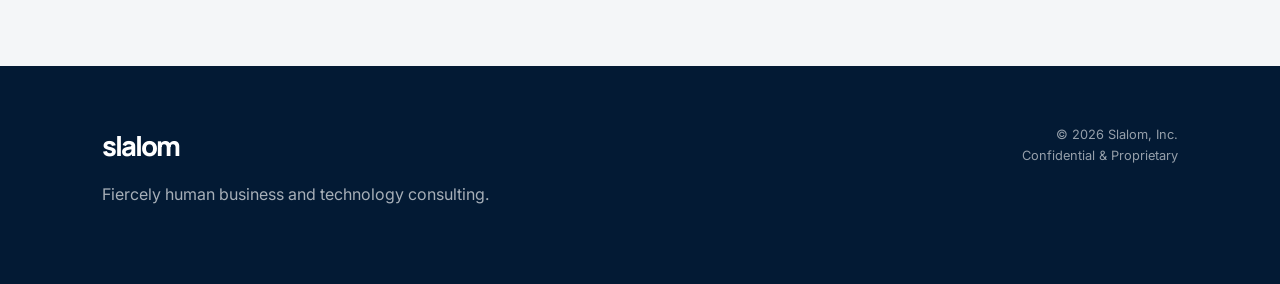
==== commit c4092c61: "Load updated Section C data before team renderer" ====
--- a/rsh_microsite/index.html
+++ b/rsh_microsite/index.html
@@ -18,5 +18,5 @@
 <section id="team" class="section team-section"><div class="section-heading reveal"><p class="eyebrow blue">Section C</p><h2>Named Team</h2></div><div id="team-content"></div></section>
 <section id="case-studies" class="section section-soft"><div class="section-heading reveal"><p class="eyebrow blue">Section D</p><h2>Case Studies &amp; References</h2></div><div id="case-studies-content" aria-live="polite"></div></section>
 </main><footer><div><span class="brand-wordmark">slalom</span><p>Fiercely human business and technology consulting.</p></div><div class="footer-meta"><span>© 2026 Slalom, Inc.</span><span>Confidential &amp; Proprietary</span></div></footer>
-<script src="app.js"></script><script src="section-b-enhancements.js"></script><script src="section-b-scanability.js"></script><script src="proof-points.js"></script><script src="team.js"></script><script src="timeline-data.js"></script><script src="timeline.js"></script><script src="case-studies-data.js"></script><script src="case-studies.js"></script><script src="search.js"></script><script src="section-nav.js"></script>
+<script src="app.js"></script><script src="section-b-enhancements.js"></script><script src="section-b-scanability.js"></script><script src="proof-points.js"></script><script src="team-data-1.js"></script><script src="team-data-2.js"></script><script src="team.js"></script><script src="timeline-data.js"></script><script src="timeline.js"></script><script src="case-studies-data.js"></script><script src="case-studies.js"></script><script src="search.js"></script><script src="section-nav.js"></script>
 </body></html>
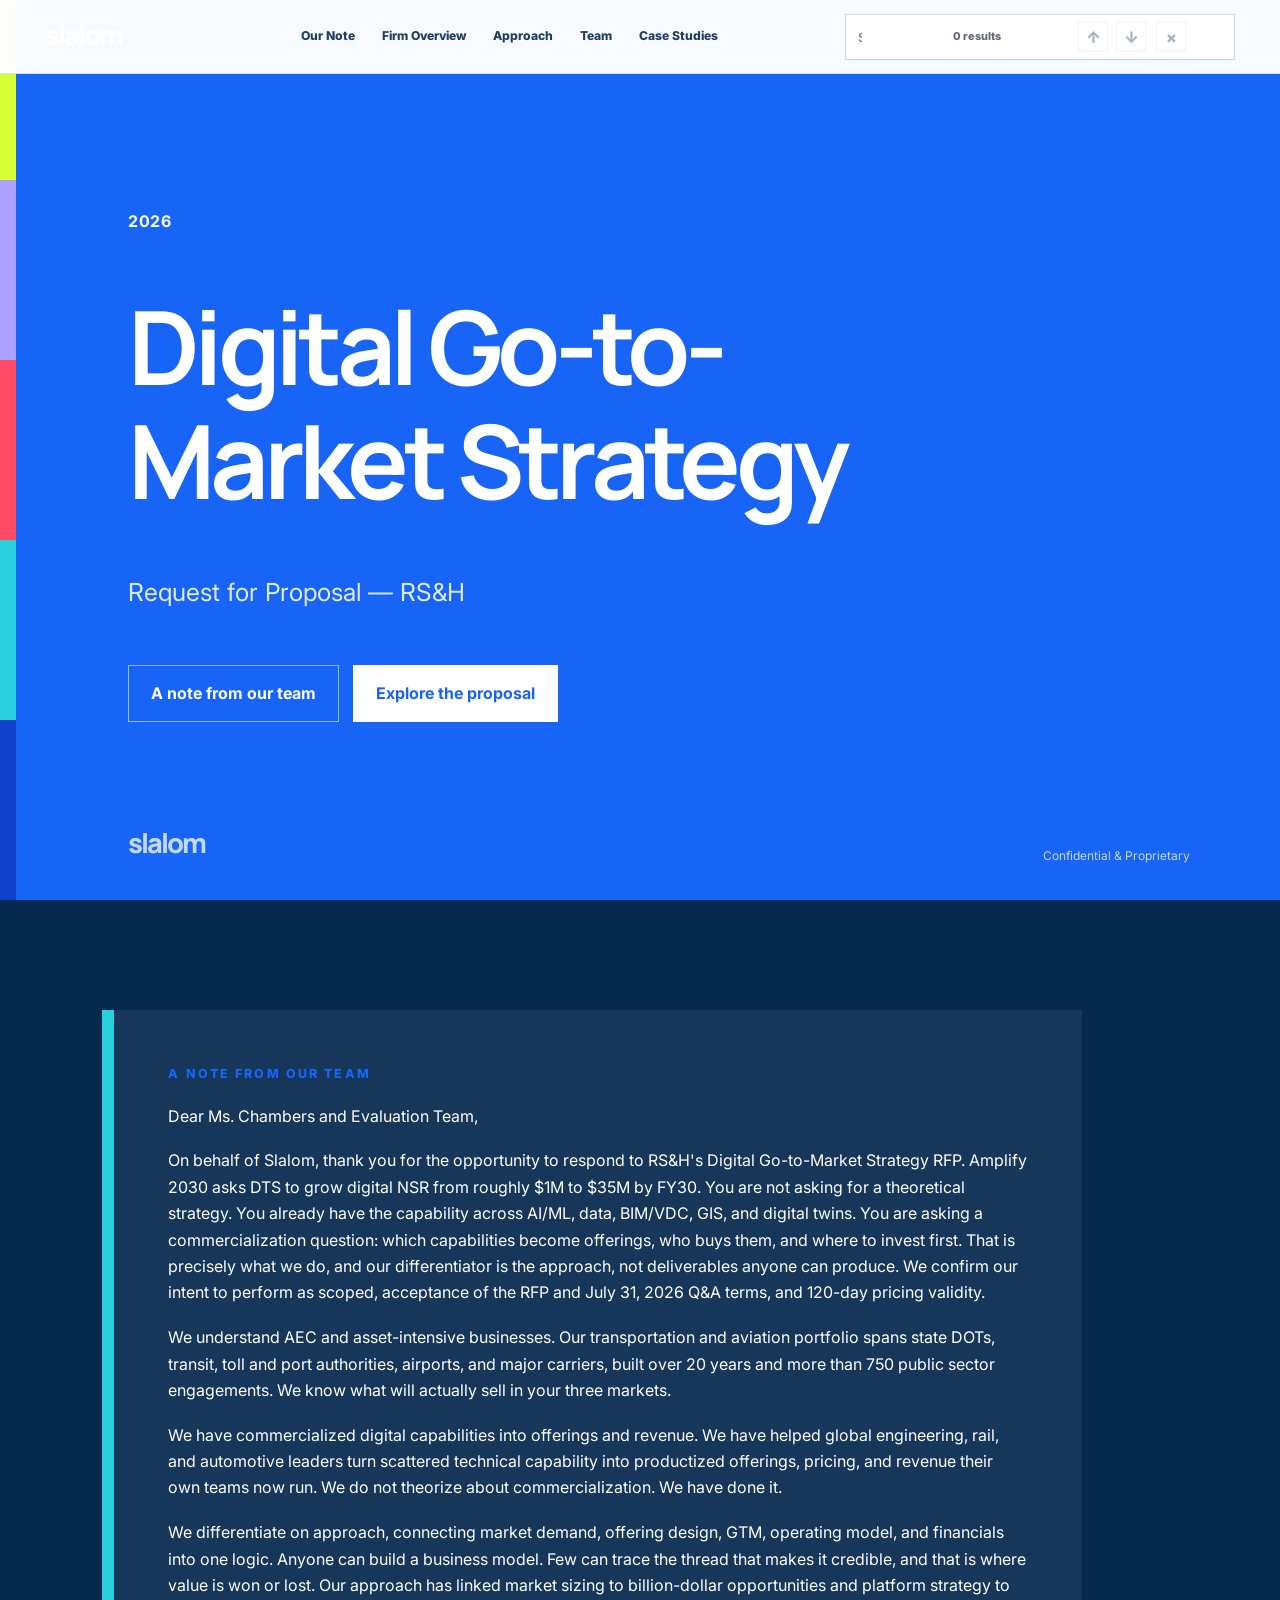
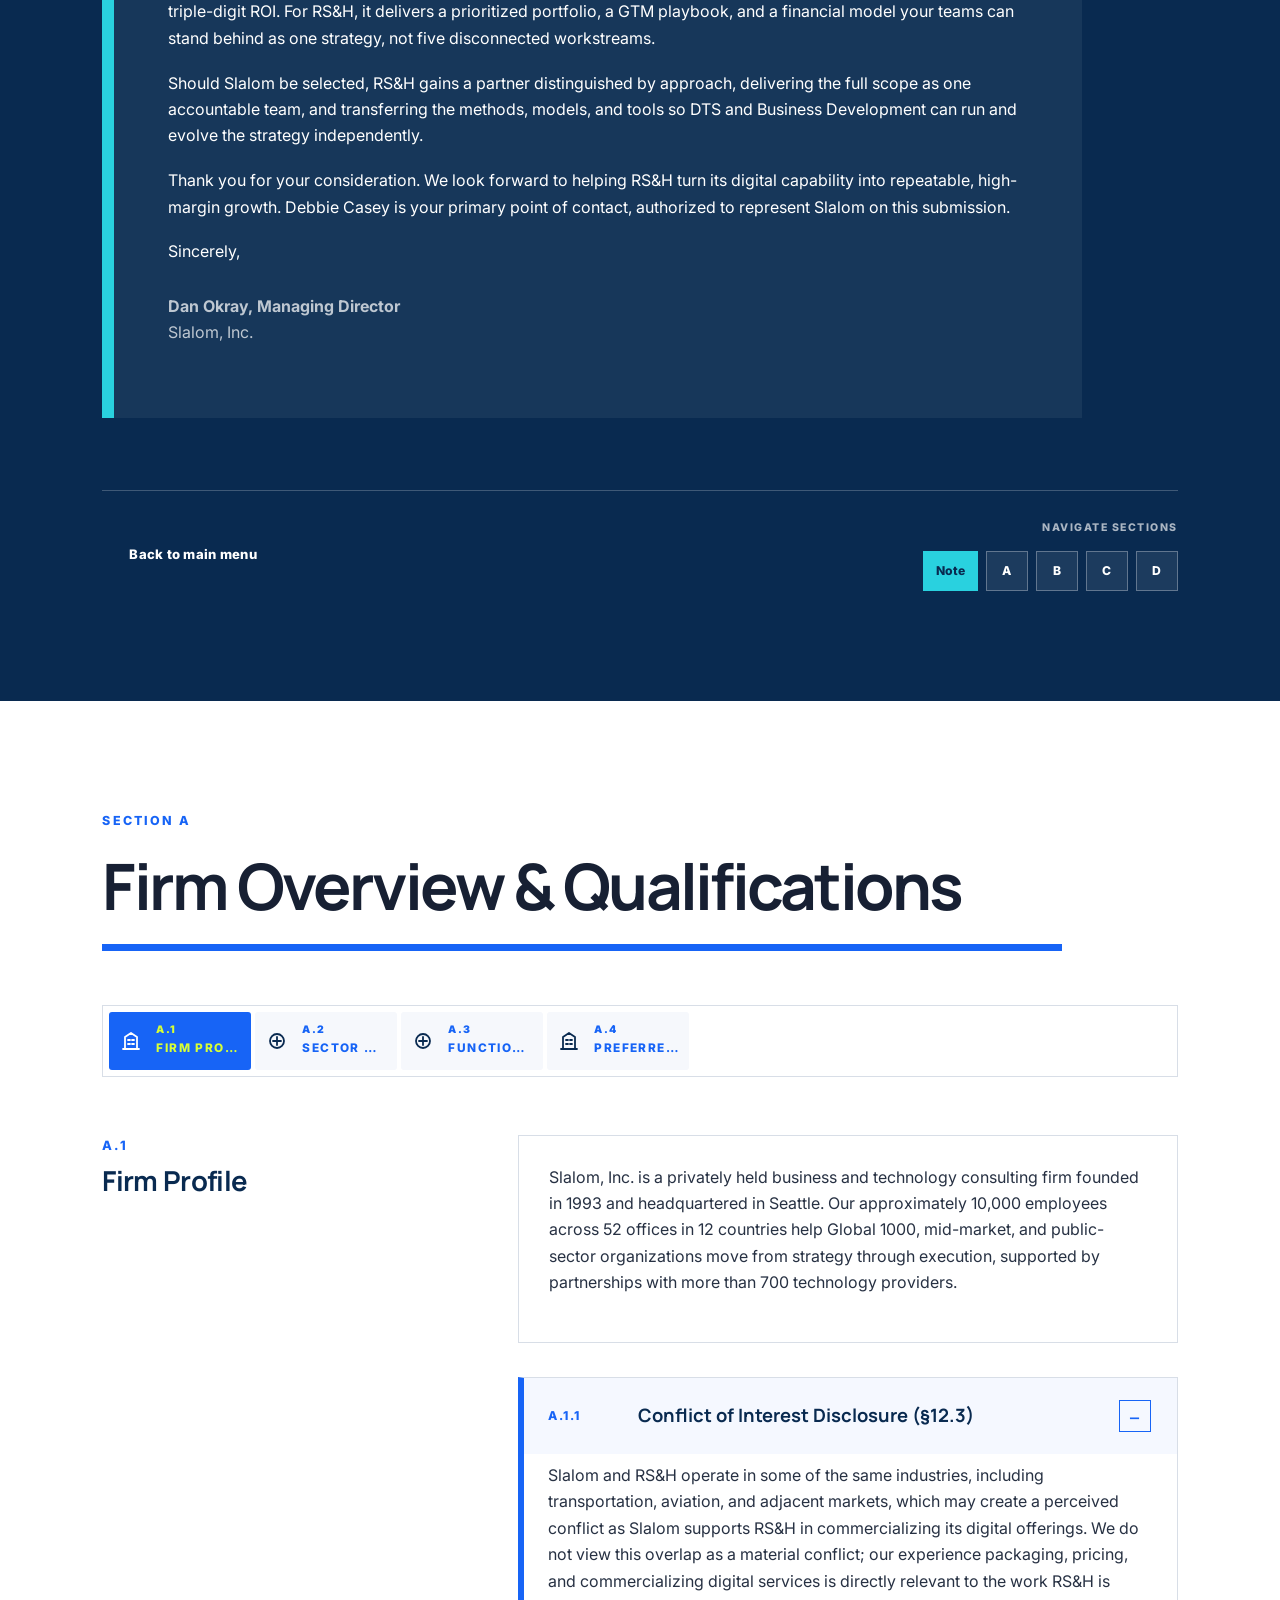
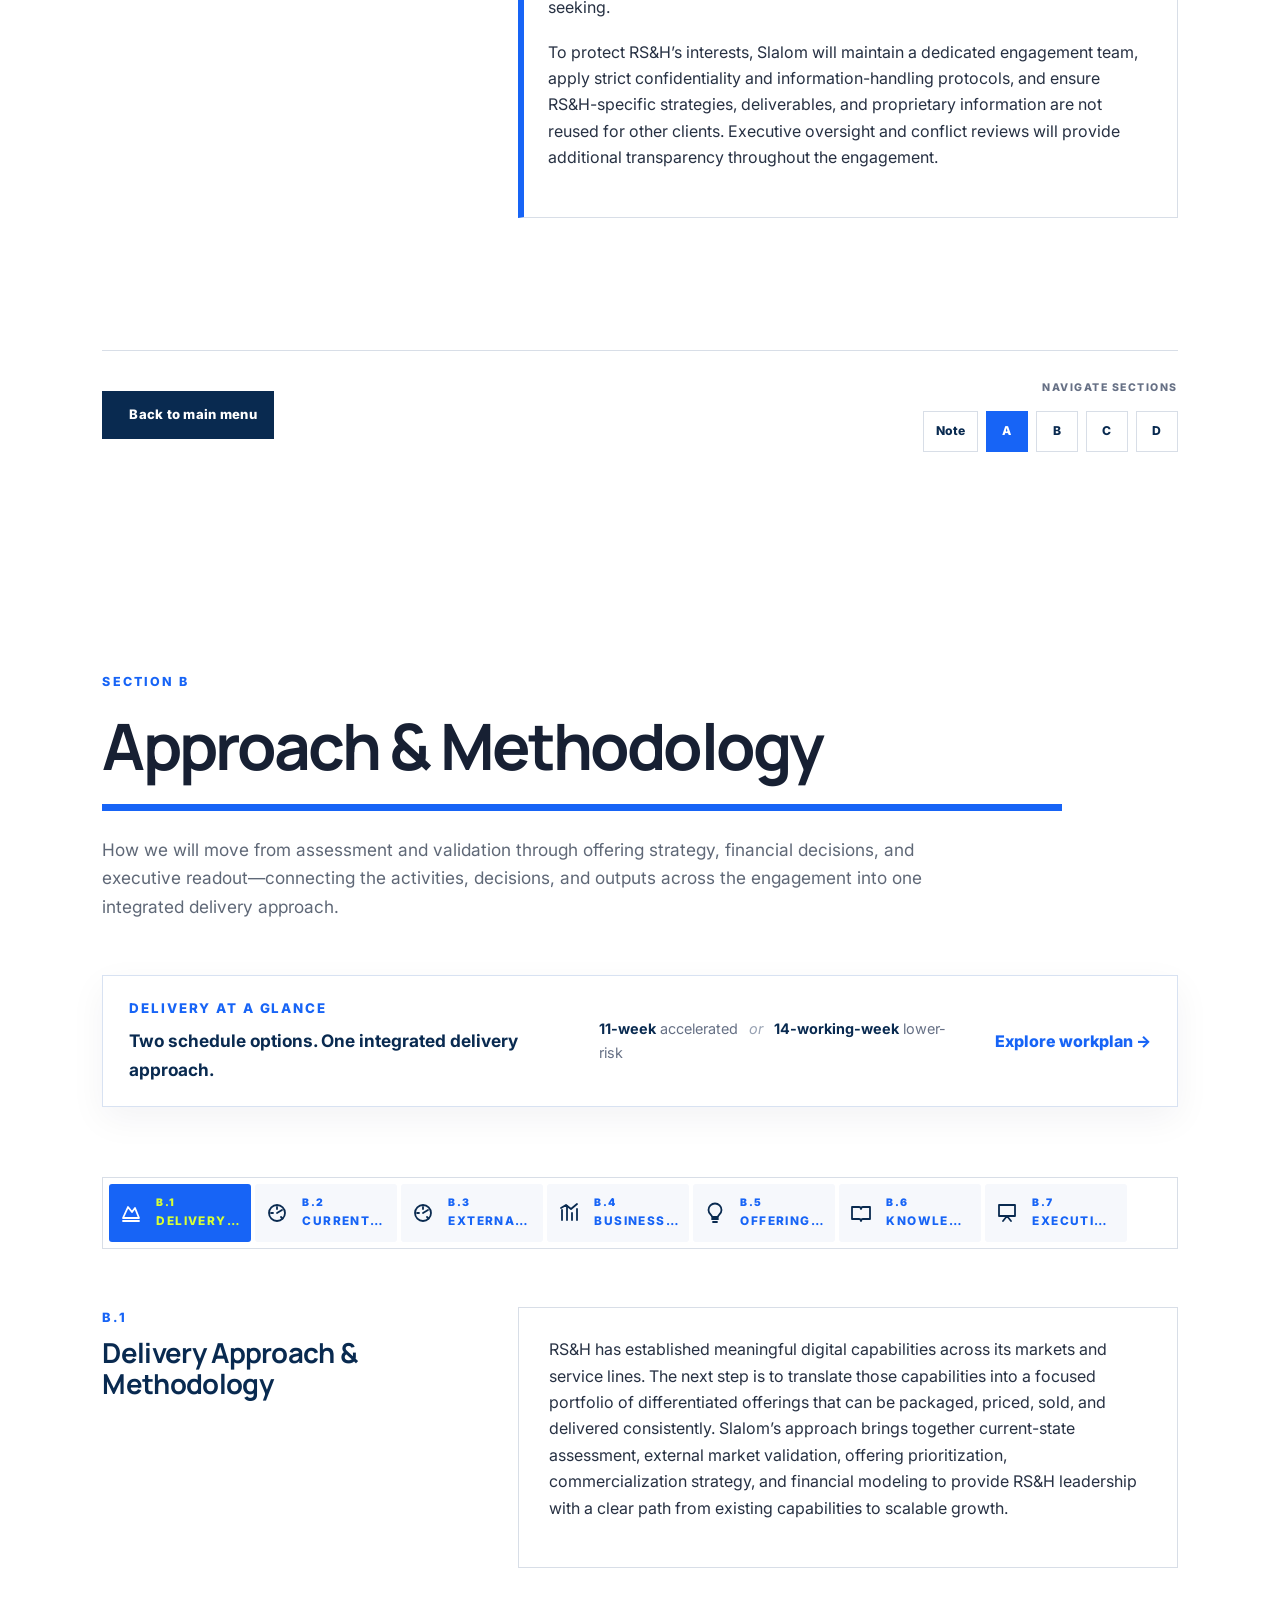
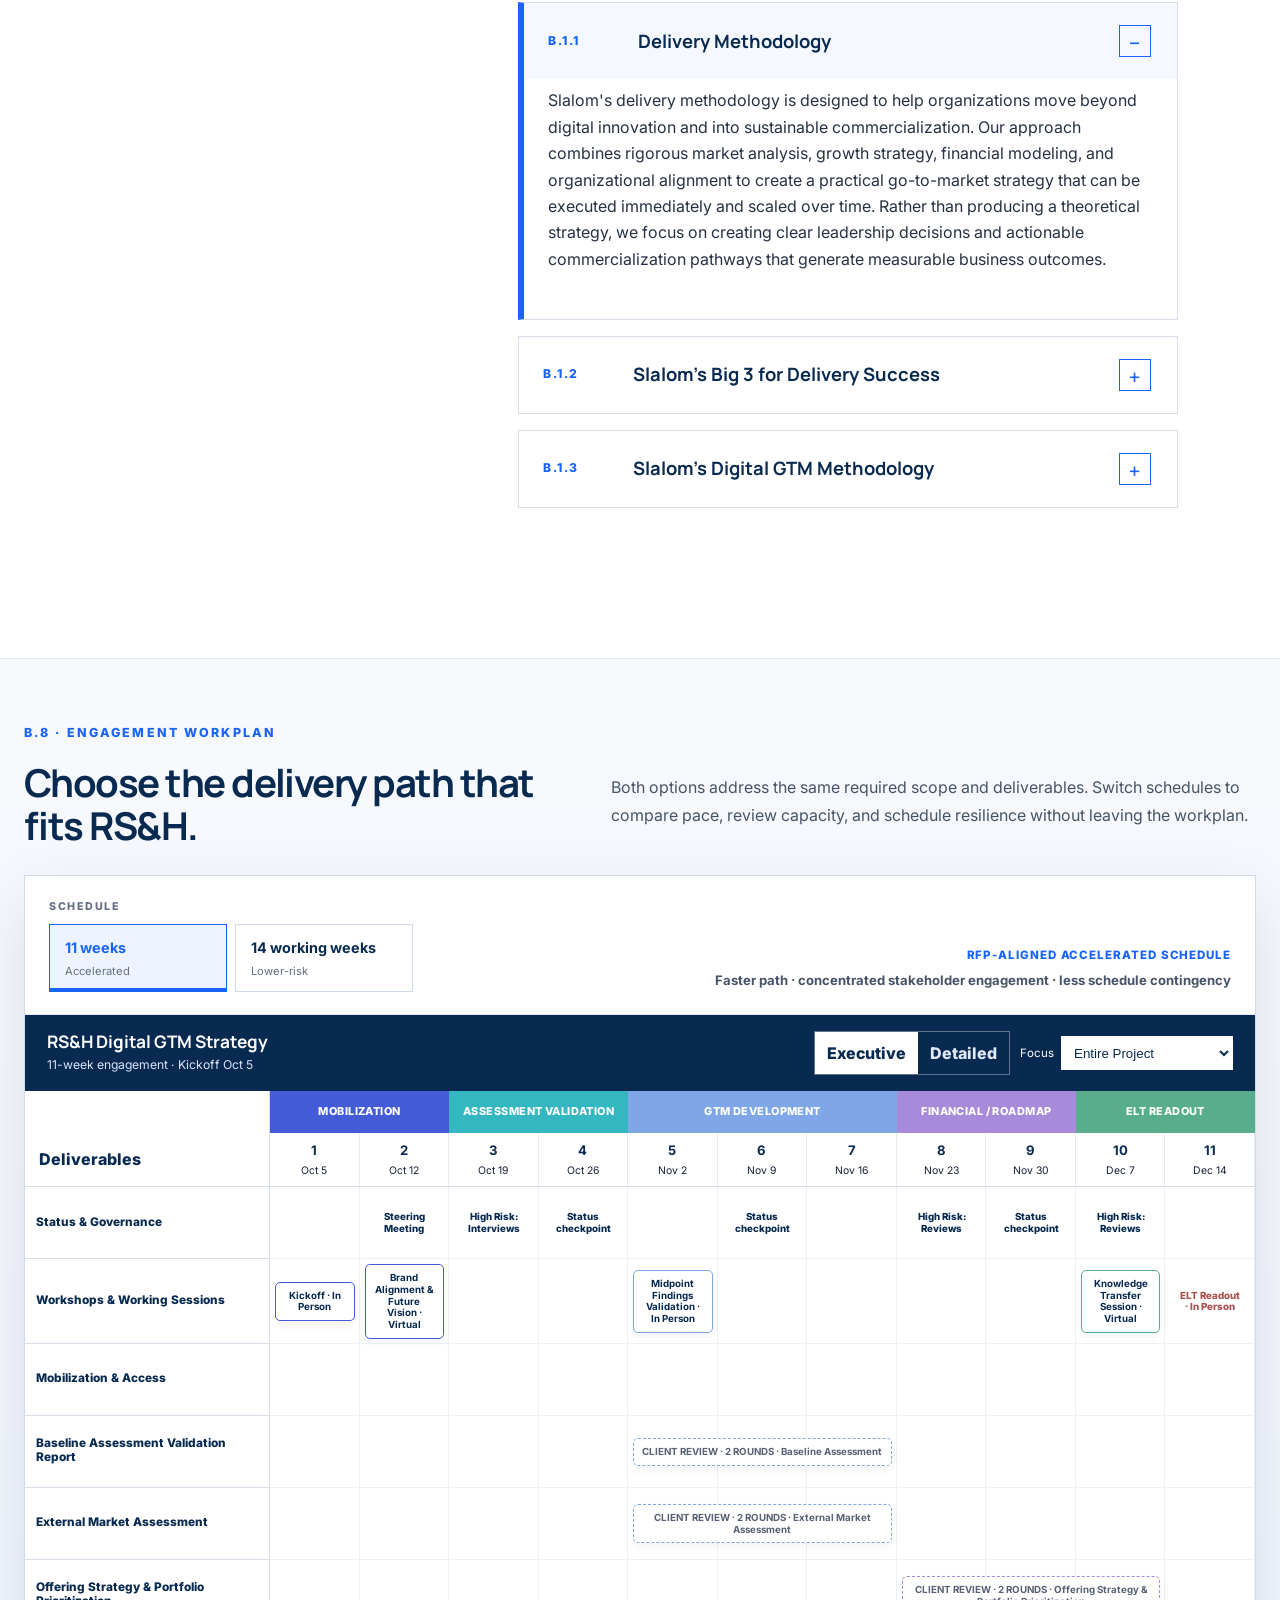
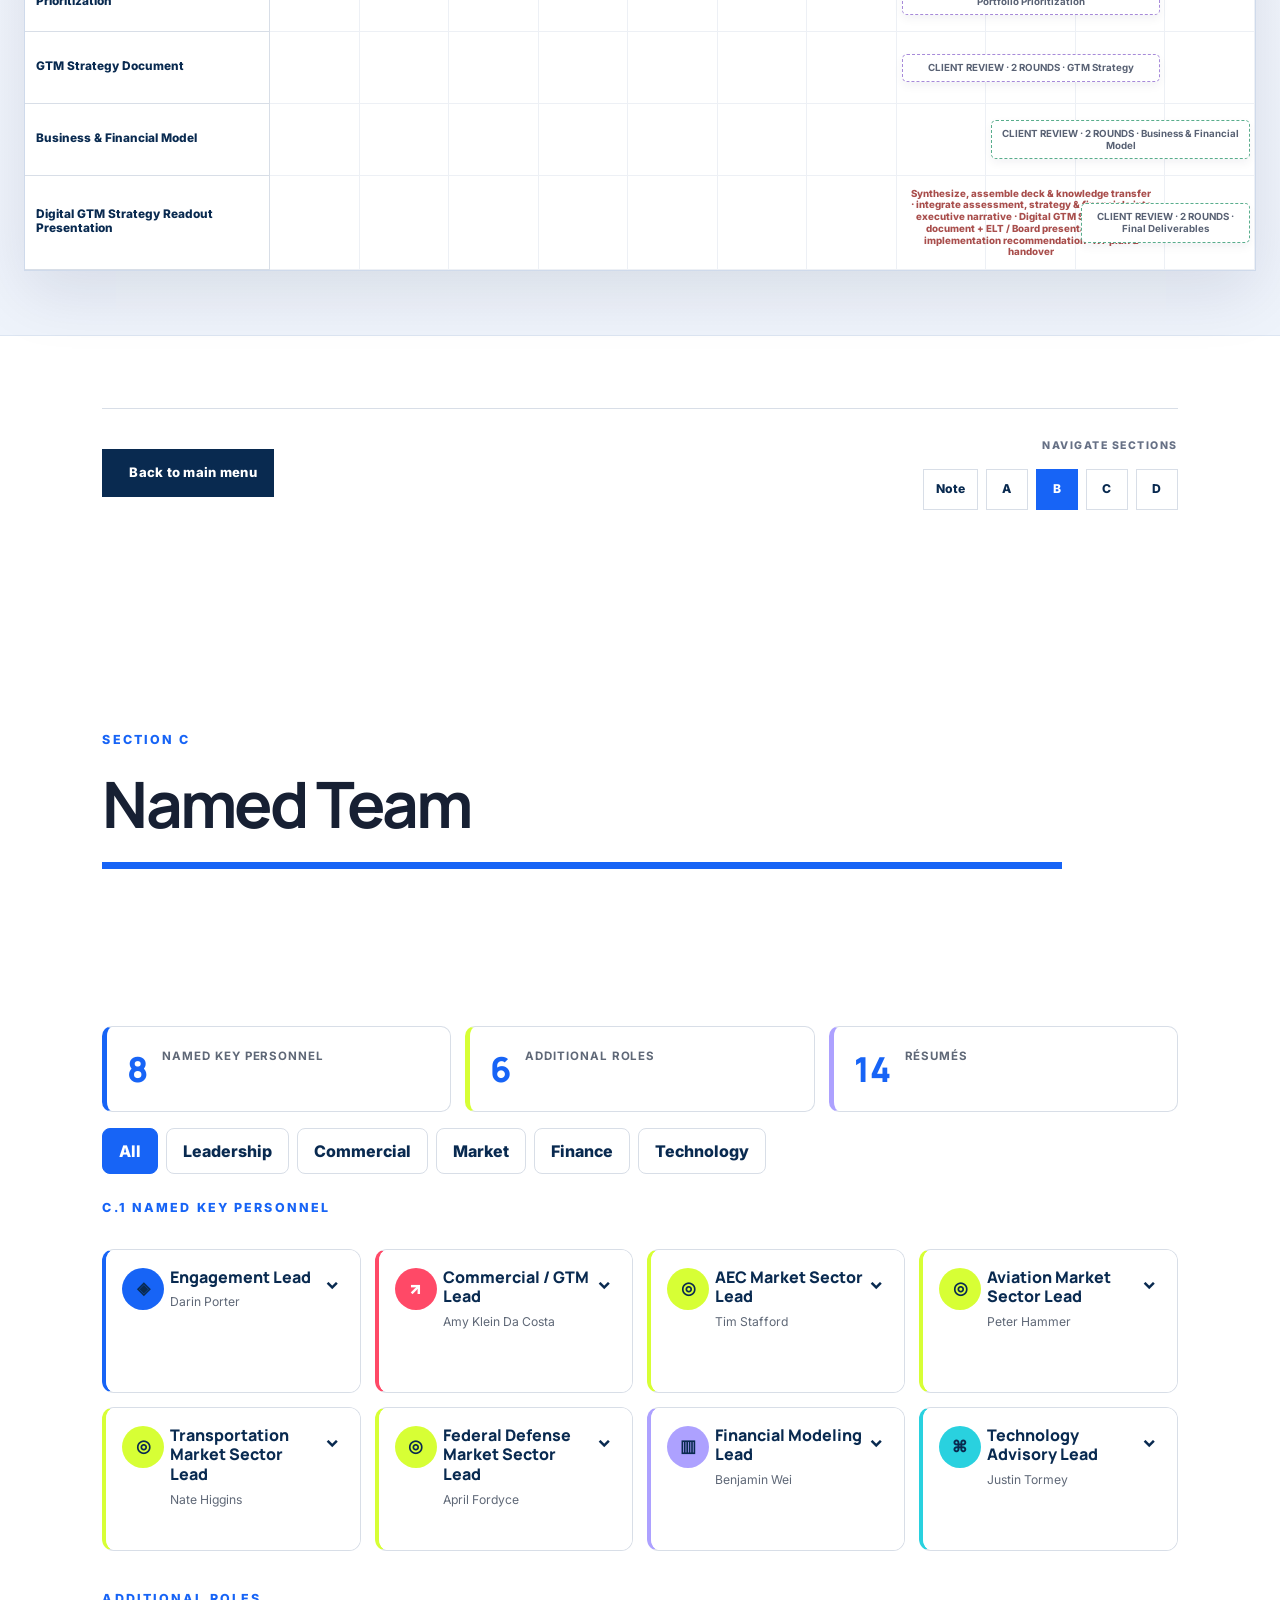
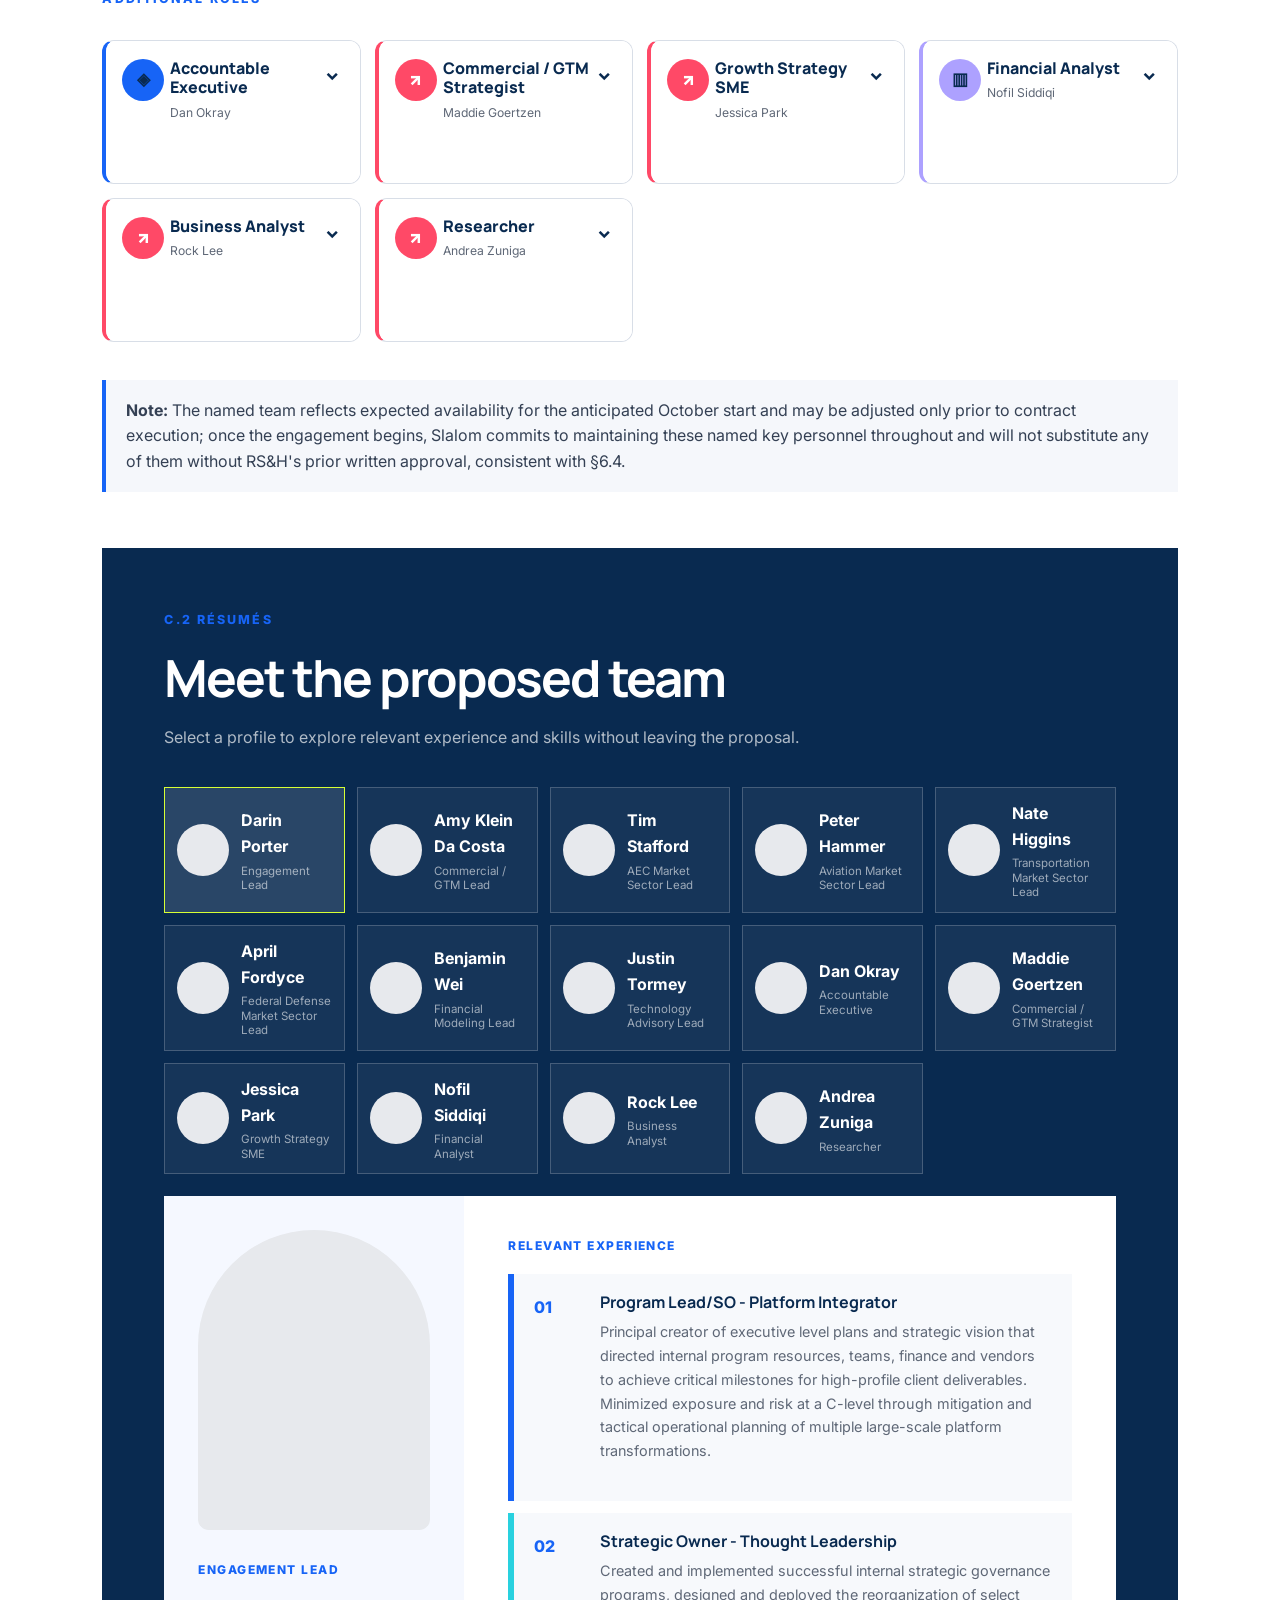
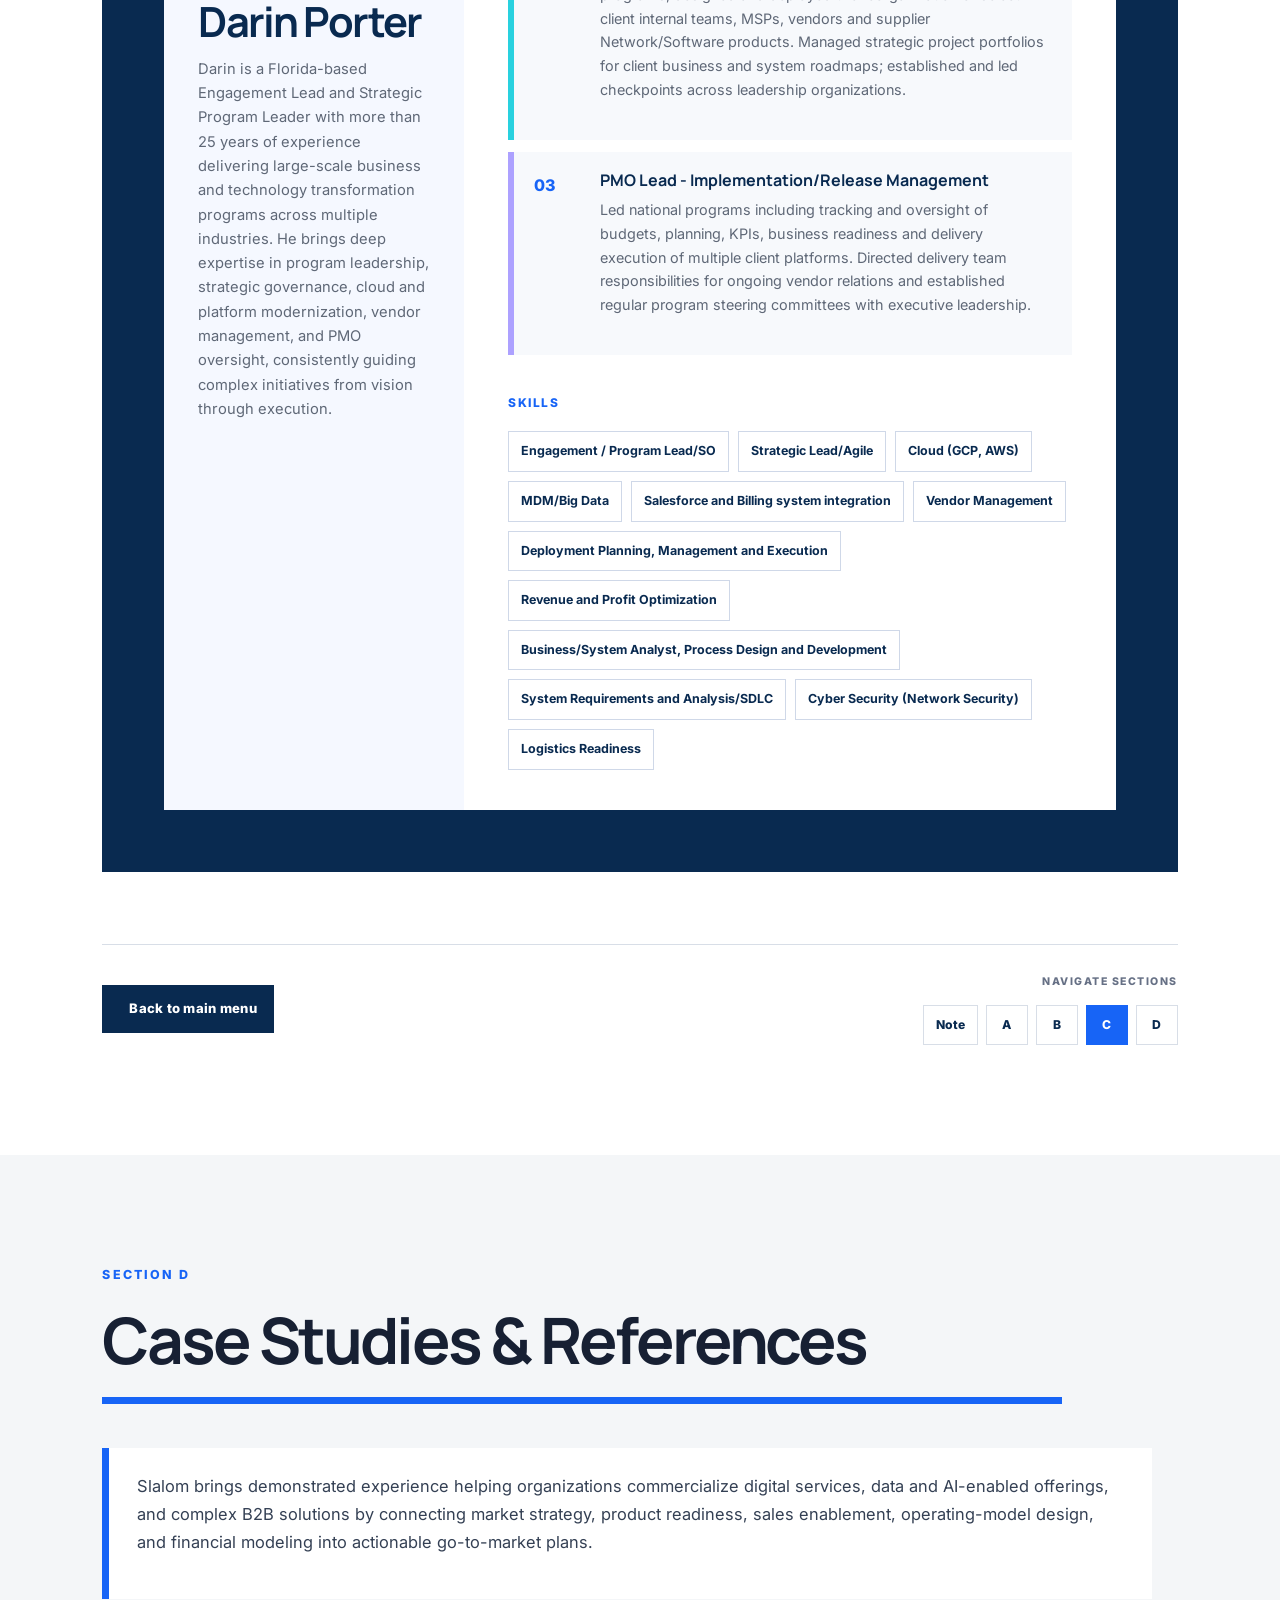
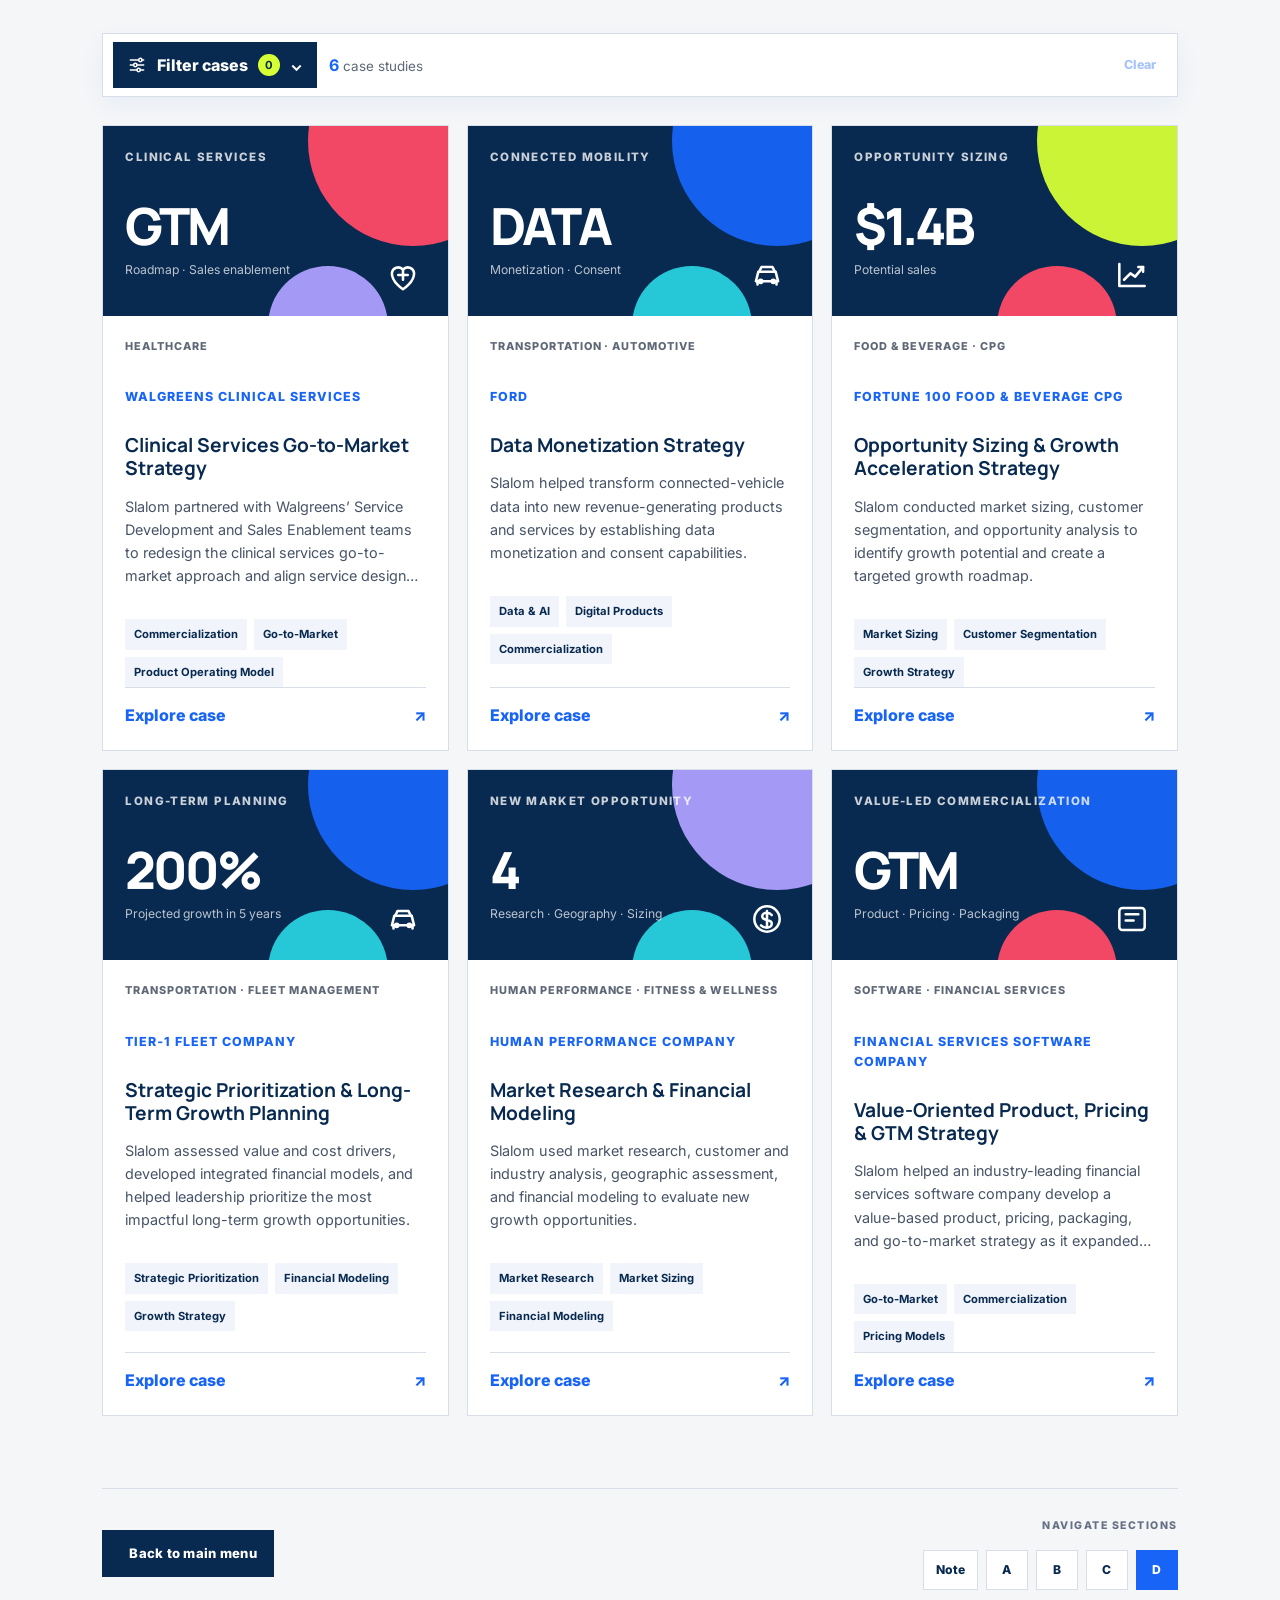
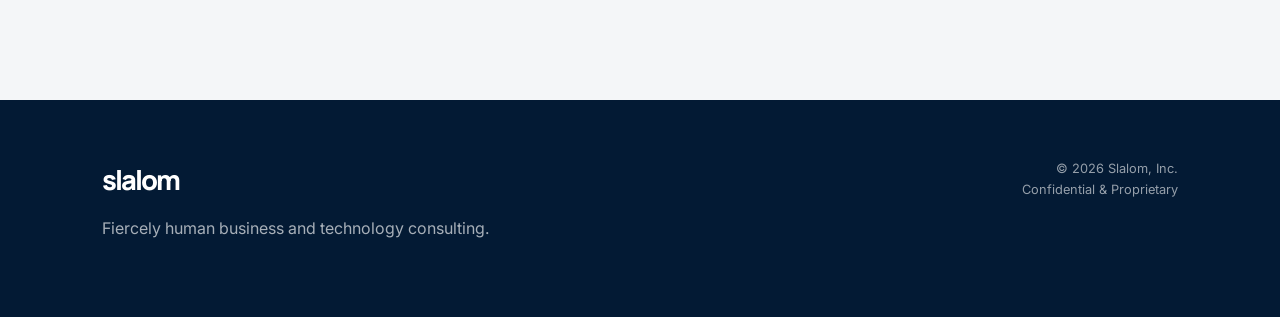
==== commit 05c68f99: "Load Section C team portrait map" ====
--- a/rsh_microsite/index.html
+++ b/rsh_microsite/index.html
@@ -18,5 +18,5 @@
 <section id="team" class="section team-section"><div class="section-heading reveal"><p class="eyebrow blue">Section C</p><h2>Named Team</h2></div><div id="team-content"></div></section>
 <section id="case-studies" class="section section-soft"><div class="section-heading reveal"><p class="eyebrow blue">Section D</p><h2>Case Studies &amp; References</h2></div><div id="case-studies-content" aria-live="polite"></div></section>
 </main><footer><div><span class="brand-wordmark">slalom</span><p>Fiercely human business and technology consulting.</p></div><div class="footer-meta"><span>© 2026 Slalom, Inc.</span><span>Confidential &amp; Proprietary</span></div></footer>
-<script src="app.js"></script><script src="section-b-enhancements.js"></script><script src="section-b-scanability.js"></script><script src="proof-points.js"></script><script src="team-data-1.js"></script><script src="team-data-2.js"></script><script src="team.js"></script><script src="timeline-data.js"></script><script src="timeline.js"></script><script src="case-studies-data.js"></script><script src="case-studies.js"></script><script src="search.js"></script><script src="section-nav.js"></script>
+<script src="app.js"></script><script src="section-b-enhancements.js"></script><script src="section-b-scanability.js"></script><script src="proof-points.js"></script><script src="team-data-1.js"></script><script src="team-data-2.js"></script><script src="team-photos.js"></script><script src="team.js"></script><script src="timeline-data.js"></script><script src="timeline.js"></script><script src="case-studies-data.js"></script><script src="case-studies.js"></script><script src="search.js"></script><script src="section-nav.js"></script>
 </body></html>
--- a/rsh_microsite/team.css
+++ b/rsh_microsite/team.css
@@ -1 +1 @@
-.team-section{background:#fff}.team-intro{max-width:920px;margin:-15px 0 42px;padding:28px 30px;border-left:8px solid var(--blue);background:var(--soft);font-size:1.08rem;color:#344054}.role-overview{display:grid;grid-template-columns:repeat(3,minmax(0,1fr));gap:12px;margin:0 0 20px}.role-overview>div{padding:22px;border:1px solid var(--border);background:#fff}.role-overview strong,.role-overview span{display:block}.role-overview strong{font:800 2rem/1 Manrope,Inter,sans-serif;color:var(--blue)}.role-overview span{margin-top:8px;color:var(--muted);font-size:.78rem;font-weight:700;text-transform:uppercase;letter-spacing:.08em}.role-filters{display:flex;flex-wrap:wrap;gap:8px;margin-bottom:34px}.role-filter{padding:9px 14px;border:1px solid var(--border);background:#fff;color:var(--navy);font-weight:800;cursor:pointer;transition:.2s ease}.role-filter:hover,.role-filter.is-active{border-color:var(--blue);background:var(--blue);color:#fff}.role-group{margin:38px 0 52px}.role-group-heading{display:flex;justify-content:space-between;align-items:end;margin-bottom:16px}.role-group-heading h3{margin-top:5px;color:var(--navy);font-size:1.35rem}.role-card-list{display:grid;gap:10px}.role-card{--role-accent:var(--blue);border:1px solid var(--border);border-left:6px solid var(--role-accent);background:#fff;transition:box-shadow .2s ease,transform .2s ease}.role-card:hover{transform:translateY(-2px);box-shadow:0 12px 28px rgba(15,66,200,.09)}.role-leadership{--role-accent:var(--blue)}.role-commercial{--role-accent:var(--coral)}.role-market{--role-accent:var(--lime)}.role-finance{--role-accent:var(--lavender)}.role-technology{--role-accent:var(--cyan)}.role-card-trigger{display:grid;grid-template-columns:48px minmax(0,1fr) 38px;align-items:center;width:100%;min-height:76px;padding:12px 18px;border:0;background:#fff;color:var(--navy);text-align:left;cursor:pointer}.role-card-trigger:hover{background:#f7f9fd}.role-icon{display:grid;place-items:center;width:38px;height:38px;border-radius:50%;background:var(--role-accent);color:var(--navy);font-size:1.05rem;font-weight:900}.role-commercial .role-icon{color:#fff}.role-card-summary strong,.role-card-summary small{display:block}.role-card-summary strong{font:800 1rem/1.2 Manrope,Inter,sans-serif}.role-card-summary small{margin-top:5px;color:var(--muted);font-size:.78rem}.role-card-toggle{display:grid;place-items:center;width:30px;height:30px;border:1px solid var(--role-accent);color:var(--navy);font-size:1.2rem}.role-card-panel{display:grid;grid-template-rows:0fr;overflow:hidden;border-top:0 solid var(--border);transition:grid-template-rows .28s ease,border-top-width .28s ease}.role-card-panel>*{overflow:hidden}.role-card.is-open .role-card-panel{grid-template-rows:1fr;border-top-width:1px}.role-card.is-open .role-card-trigger{background:#f7f9fd}.role-detail-grid{display:grid;grid-template-columns:.85fr 1.5fr;gap:32px;padding:24px 24px 18px}.role-detail-label{display:block;margin-bottom:8px;color:var(--blue);font-size:.7rem;font-weight:800;letter-spacing:.1em;text-transform:uppercase}.role-detail-grid strong{color:var(--navy)}.role-detail-grid p{margin-top:5px;color:var(--muted)}.role-profile-link{margin:0 24px 24px;padding:10px 14px;border:1px solid var(--blue);background:#fff;color:var(--blue);font-weight:800;cursor:pointer}.role-profile-link:hover{background:var(--blue);color:#fff}.selection-pending{display:inline-flex;padding:6px 10px;background:#f1f3f6;color:#667085;font-size:.78rem;font-weight:800}.team-explorer{margin-top:90px;padding:62px;background:var(--navy);color:#fff}.team-explorer-heading{max-width:780px;margin-bottom:36px}.team-explorer-heading h3{font-size:clamp(2.4rem,4vw,4.2rem);letter-spacing:-.04em}.team-explorer-heading>p:last-child{margin-top:18px;color:rgba(255,255,255,.68)}.profile-selectors{display:grid;grid-template-columns:repeat(5,1fr);gap:12px;margin-bottom:22px}.profile-selector{display:flex;align-items:center;gap:12px;min-height:92px;padding:12px;border:1px solid rgba(255,255,255,.2);background:rgba(255,255,255,.05);color:#fff;text-align:left;cursor:pointer;transition:transform .2s ease,background .2s ease,border-color .2s ease}.profile-selector:hover{transform:translateY(-4px);background:rgba(255,255,255,.1)}.profile-selector.is-active{border-color:var(--lime);background:rgba(255,255,255,.13)}.selector-avatar{flex:0 0 52px;width:52px;height:52px;display:grid;place-items:center;border-radius:50%;font-family:Manrope,Inter,sans-serif;font-weight:800;color:var(--navy)}.profile-selector strong,.profile-selector small{display:block}.profile-selector small{margin-top:4px;color:rgba(255,255,255,.58);font-size:.72rem;line-height:1.25}.profile-panel{display:grid;grid-template-columns:300px minmax(0,1fr);background:#fff;color:var(--text);min-height:620px}.profile-identity{padding:34px;background:#f5f8ff}.profile-photo{height:300px;display:grid;place-items:center;margin-bottom:30px;border-radius:150px 150px 14px 14px;font-family:Manrope,Inter,sans-serif;font-size:5rem;font-weight:800;color:var(--navy)}.profile-kicker,.profile-label{color:var(--blue);font-size:.75rem;font-weight:800;letter-spacing:.12em;text-transform:uppercase}.profile-identity h3{margin:9px 0 12px;font-size:2.6rem;letter-spacing:-.045em;color:var(--navy)}.profile-subtitle{color:var(--muted);font-size:.92rem}.profile-body{padding:40px 44px}.profile-body>section+section{margin-top:38px}.profile-about>p:last-child{margin-top:13px;color:#344054}.experience-stack{display:grid;gap:12px;margin-top:15px}.profile-experience{display:grid;grid-template-columns:50px 1fr;gap:16px;padding:20px;border-left:6px solid var(--blue);background:#f7f9fc;transition:transform .2s ease,box-shadow .2s ease}.profile-experience:hover{transform:translateX(5px);box-shadow:0 12px 28px rgba(15,66,200,.1)}.profile-experience>span{font-weight:800;color:var(--blue)}.profile-experience h4{font-size:1rem;color:var(--navy)}.profile-experience p{margin-top:8px;color:var(--muted);font-size:.9rem}.profile-experience.color-2{border-color:var(--cyan)}.profile-experience.color-3{border-color:var(--lavender)}.profile-experience.color-4{border-color:var(--coral)}.skill-cloud{display:flex;flex-wrap:wrap;gap:9px;margin-top:15px}.skill-chip{padding:9px 12px;border:1px solid #cfd8e8;background:#fff;color:var(--navy);font-size:.78rem;font-weight:700;transition:transform .2s ease,background .2s ease}.skill-chip:hover{transform:translateY(-3px)}.chip-1:hover{background:var(--lime)}.chip-2:hover{background:var(--cyan)}.chip-3:hover{background:var(--lavender)}.chip-4:hover{background:var(--coral);color:#fff}.chip-5:hover{background:var(--blue);color:#fff}.placeholder-kylene{background:var(--lavender)}.placeholder-darin{background:var(--cyan)}.placeholder-erika{background:var(--lime)}.placeholder-hunter{background:#9ed8ff}.placeholder-jake{background:var(--coral);color:#fff}@media(max-width:1100px){.profile-selectors{grid-template-columns:repeat(2,1fr)}.profile-panel{grid-template-columns:1fr}.profile-identity{display:grid;grid-template-columns:210px 1fr;gap:30px}.profile-photo{height:210px;margin:0}}@media(max-width:650px){.role-overview{grid-template-columns:1fr}.role-detail-grid{grid-template-columns:1fr;gap:18px}.role-card-trigger{grid-template-columns:42px minmax(0,1fr) 32px;padding:10px 12px}.team-explorer{margin-left:-22px;margin-right:-22px;padding:45px 22px}.profile-selectors{grid-template-columns:1fr}.profile-identity{grid-template-columns:1fr}.profile-photo{height:240px}.profile-body{padding:30px 22px}.profile-experience{grid-template-columns:36px 1fr}}+.team-section{background:#fff}.team-intro{max-width:920px;margin:-15px 0 42px;padding:28px 30px;border-left:8px solid var(--blue);background:var(--soft);font-size:1.08rem;color:#344054}.role-overview{display:grid;grid-template-columns:repeat(3,minmax(0,1fr));gap:12px;margin:0 0 20px}.role-overview>div{padding:22px;border:1px solid var(--border);background:#fff}.role-overview strong,.role-overview span{display:block}.role-overview strong{font:800 2rem/1 Manrope,Inter,sans-serif;color:var(--blue)}.role-overview span{margin-top:8px;color:var(--muted);font-size:.78rem;font-weight:700;text-transform:uppercase;letter-spacing:.08em}.role-filters{display:flex;flex-wrap:wrap;gap:8px;margin-bottom:34px}.role-filter{padding:9px 14px;border:1px solid var(--border);background:#fff;color:var(--navy);font-weight:800;cursor:pointer;transition:.2s ease}.role-filter:hover,.role-filter.is-active{border-color:var(--blue);background:var(--blue);color:#fff}.role-group{margin:38px 0 52px}.role-group-heading{display:flex;justify-content:space-between;align-items:end;margin-bottom:16px}.role-group-heading h3{margin-top:5px;color:var(--navy);font-size:1.35rem}.role-card-list{display:grid;gap:10px}.role-card{--role-accent:var(--blue);border:1px solid var(--border);border-left:6px solid var(--role-accent);background:#fff;transition:box-shadow .2s ease,transform .2s ease}.role-card:hover{transform:translateY(-2px);box-shadow:0 12px 28px rgba(15,66,200,.09)}.role-leadership{--role-accent:var(--blue)}.role-commercial{--role-accent:var(--coral)}.role-market{--role-accent:var(--lime)}.role-finance{--role-accent:var(--lavender)}.role-technology{--role-accent:var(--cyan)}.role-card-trigger{display:grid;grid-template-columns:48px minmax(0,1fr) 38px;align-items:center;width:100%;min-height:76px;padding:12px 18px;border:0;background:#fff;color:var(--navy);text-align:left;cursor:pointer}.role-card-trigger:hover{background:#f7f9fd}.role-icon{display:grid;place-items:center;width:38px;height:38px;border-radius:50%;background:var(--role-accent);color:var(--navy);font-size:1.05rem;font-weight:900}.role-commercial .role-icon{color:#fff}.role-card-summary strong,.role-card-summary small{display:block}.role-card-summary strong{font:800 1rem/1.2 Manrope,Inter,sans-serif}.role-card-summary small{margin-top:5px;color:var(--muted);font-size:.78rem}.role-card-toggle{display:grid;place-items:center;width:30px;height:30px;border:1px solid var(--role-accent);color:var(--navy);font-size:1.2rem}.role-card-panel{display:grid;grid-template-rows:0fr;overflow:hidden;border-top:0 solid var(--border);transition:grid-template-rows .28s ease,border-top-width .28s ease}.role-card-panel>*{overflow:hidden}.role-card.is-open .role-card-panel{grid-template-rows:1fr;border-top-width:1px}.role-card.is-open .role-card-trigger{background:#f7f9fd}.role-detail-grid{display:grid;grid-template-columns:.85fr 1.5fr;gap:32px;padding:24px 24px 18px}.role-detail-label{display:block;margin-bottom:8px;color:var(--blue);font-size:.7rem;font-weight:800;letter-spacing:.1em;text-transform:uppercase}.role-detail-grid strong{color:var(--navy)}.role-detail-grid p{margin-top:5px;color:var(--muted)}.role-profile-link{margin:0 24px 24px;padding:10px 14px;border:1px solid var(--blue);background:#fff;color:var(--blue);font-weight:800;cursor:pointer}.role-profile-link:hover{background:var(--blue);color:#fff}.selection-pending{display:inline-flex;padding:6px 10px;background:#f1f3f6;color:#667085;font-size:.78rem;font-weight:800}.team-note{margin:10px 0 0;padding:18px 20px;border-left:4px solid var(--blue);background:#f5f7fb;color:#344054;line-height:1.6}.team-explorer{margin-top:90px;padding:62px;background:var(--navy);color:#fff}.team-explorer-heading{max-width:780px;margin-bottom:36px}.team-explorer-heading h3{font-size:clamp(2.4rem,4vw,4.2rem);letter-spacing:-.04em}.team-explorer-heading>p:last-child{margin-top:18px;color:rgba(255,255,255,.68)}.profile-selectors{display:grid;grid-template-columns:repeat(5,1fr);gap:12px;margin-bottom:22px}.profile-selector{display:flex;align-items:center;gap:12px;min-height:92px;padding:12px;border:1px solid rgba(255,255,255,.2);background:rgba(255,255,255,.05);color:#fff;text-align:left;cursor:pointer;transition:transform .2s ease,background .2s ease,border-color .2s ease}.profile-selector:hover{transform:translateY(-4px);background:rgba(255,255,255,.1)}.profile-selector.is-active{border-color:var(--lime);background:rgba(255,255,255,.13)}.selector-avatar{flex:0 0 52px;width:52px;height:52px;display:grid;place-items:center;border-radius:50%;overflow:hidden;background:#e7e9ed;font-family:Manrope,Inter,sans-serif;font-weight:800;color:var(--navy)}.selector-avatar-img{width:100%;height:100%;object-fit:cover;display:block}.team-photo-fallback{width:100%;height:100%;display:grid;place-items:center;background:#e7e9ed;color:#153154;font:800 1rem/1 Manrope,Inter,sans-serif}.profile-selector strong,.profile-selector small{display:block}.profile-selector small{margin-top:4px;color:rgba(255,255,255,.58);font-size:.72rem;line-height:1.25}.profile-panel{display:grid;grid-template-columns:300px minmax(0,1fr);background:#fff;color:var(--text);min-height:620px}.profile-identity{padding:34px;background:#f5f8ff}.profile-photo{height:300px;display:grid;place-items:center;margin-bottom:30px;border-radius:150px 150px 14px 14px;overflow:hidden;background:#e7e9ed;font-family:Manrope,Inter,sans-serif;font-size:5rem;font-weight:800;color:var(--navy)}.profile-photo-img{width:100%;height:100%;object-fit:cover;display:block}.profile-photo .team-photo-fallback{font-size:4rem}.profile-kicker,.profile-label{color:var(--blue);font-size:.75rem;font-weight:800;letter-spacing:.12em;text-transform:uppercase}.profile-identity h3{margin:9px 0 12px;font-size:2.6rem;letter-spacing:-.045em;color:var(--navy)}.profile-subtitle{color:var(--muted);font-size:.92rem}.profile-body{padding:40px 44px}.profile-body>section+section{margin-top:38px}.experience-stack{display:grid;gap:12px;margin-top:15px}.profile-experience{display:grid;grid-template-columns:50px 1fr;gap:16px;padding:20px;border-left:6px solid var(--blue);background:#f7f9fc;transition:transform .2s ease,box-shadow .2s ease}.profile-experience:hover{transform:translateX(5px);box-shadow:0 12px 28px rgba(15,66,200,.1)}.profile-experience>span{font-weight:800;color:var(--blue)}.profile-experience h4{font-size:1rem;color:var(--navy)}.profile-experience p{margin-top:8px;color:var(--muted);font-size:.9rem}.profile-experience.color-2{border-color:var(--cyan)}.profile-experience.color-3{border-color:var(--lavender)}.profile-experience.color-4{border-color:var(--coral)}.skill-cloud{display:flex;flex-wrap:wrap;gap:9px;margin-top:15px}.skill-chip{padding:9px 12px;border:1px solid #cfd8e8;background:#fff;color:var(--navy);font-size:.78rem;font-weight:700;transition:transform .2s ease,background .2s ease}.skill-chip:hover{transform:translateY(-3px)}.chip-1:hover{background:var(--lime)}.chip-2:hover{background:var(--cyan)}.chip-3:hover{background:var(--lavender)}.chip-4:hover{background:var(--coral);color:#fff}.chip-5:hover{background:var(--blue);color:#fff}@media(max-width:1100px){.profile-selectors{grid-template-columns:repeat(2,1fr)}.profile-panel{grid-template-columns:1fr}.profile-identity{display:grid;grid-template-columns:210px 1fr;gap:30px}.profile-photo{height:210px;margin:0}}@media(max-width:650px){.role-overview{grid-template-columns:1fr}.role-detail-grid{grid-template-columns:1fr;gap:18px}.role-card-trigger{grid-template-columns:42px minmax(0,1fr) 32px;padding:10px 12px}.team-explorer{margin-left:-22px;margin-right:-22px;padding:45px 22px}.profile-selectors{grid-template-columns:1fr}.profile-identity{grid-template-columns:1fr}.profile-photo{height:240px}.profile-body{padding:30px 22px}.profile-experience{grid-template-columns:36px 1fr}}
